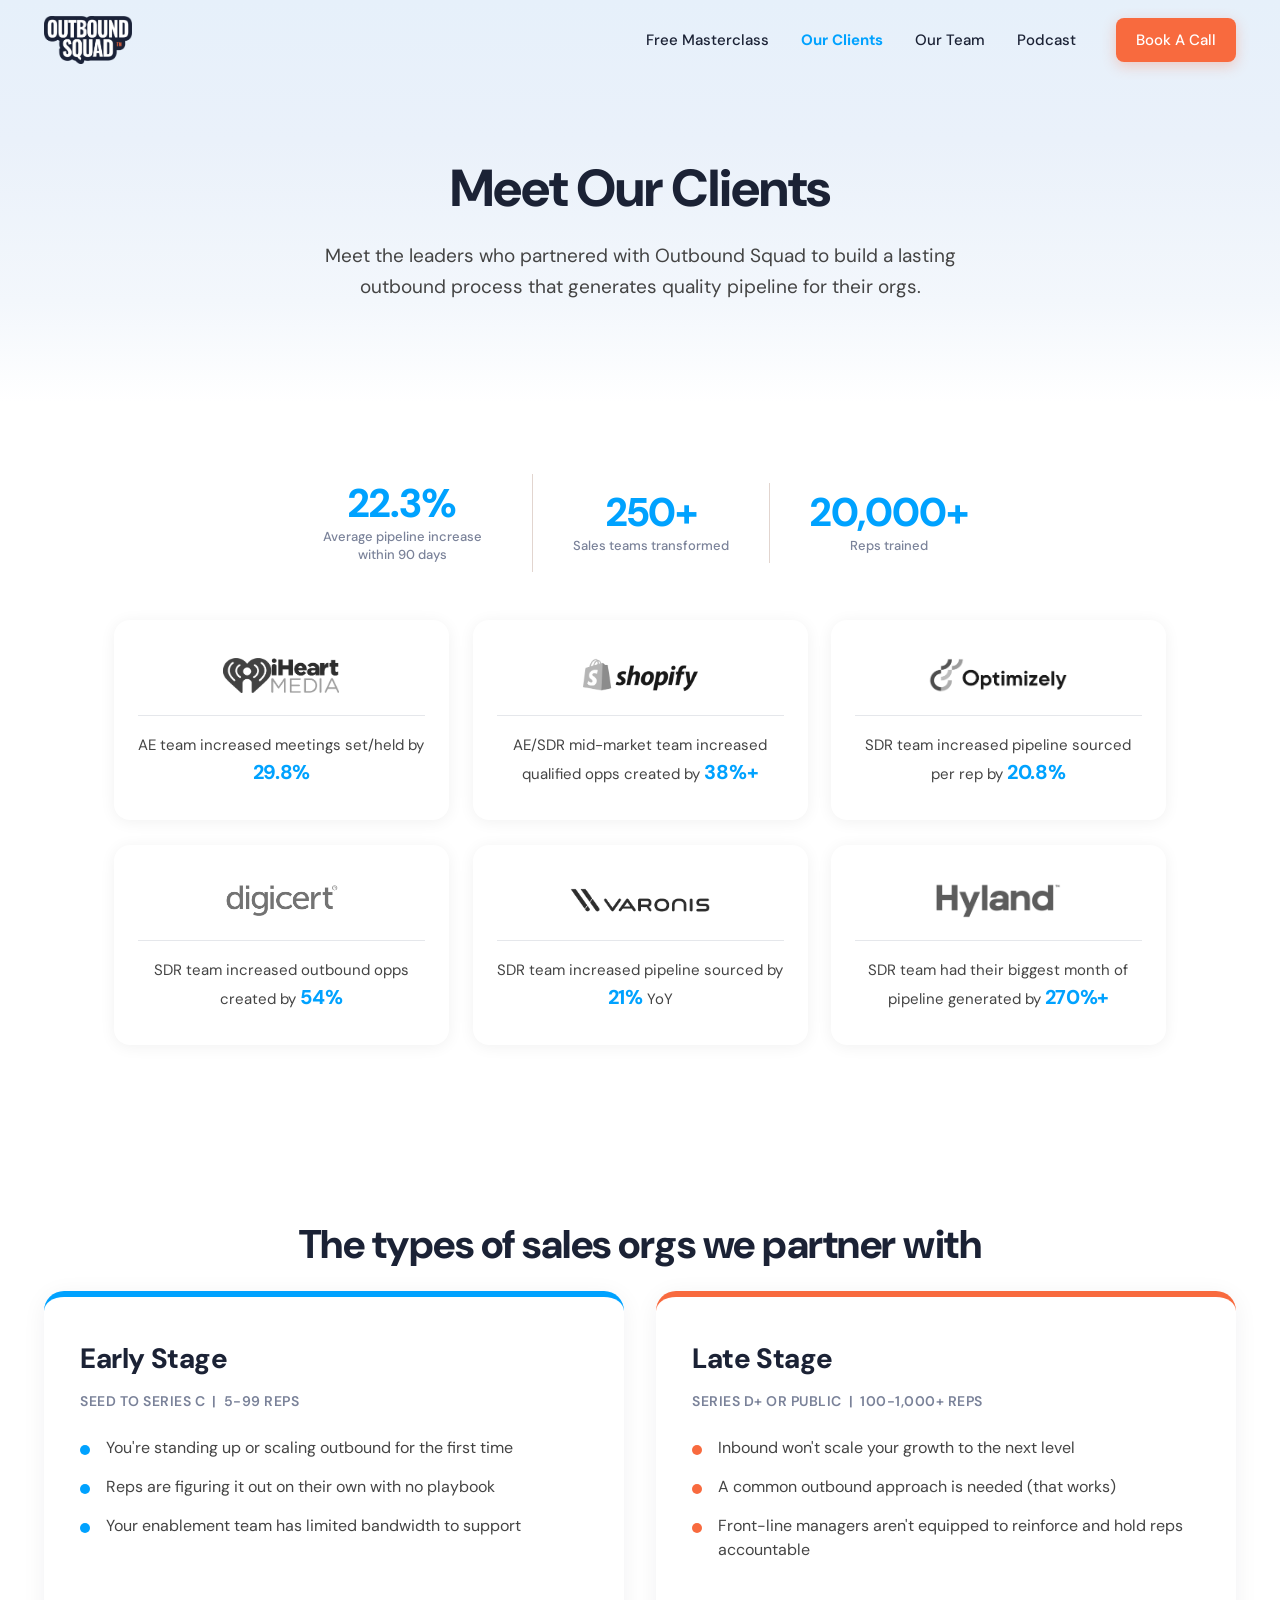
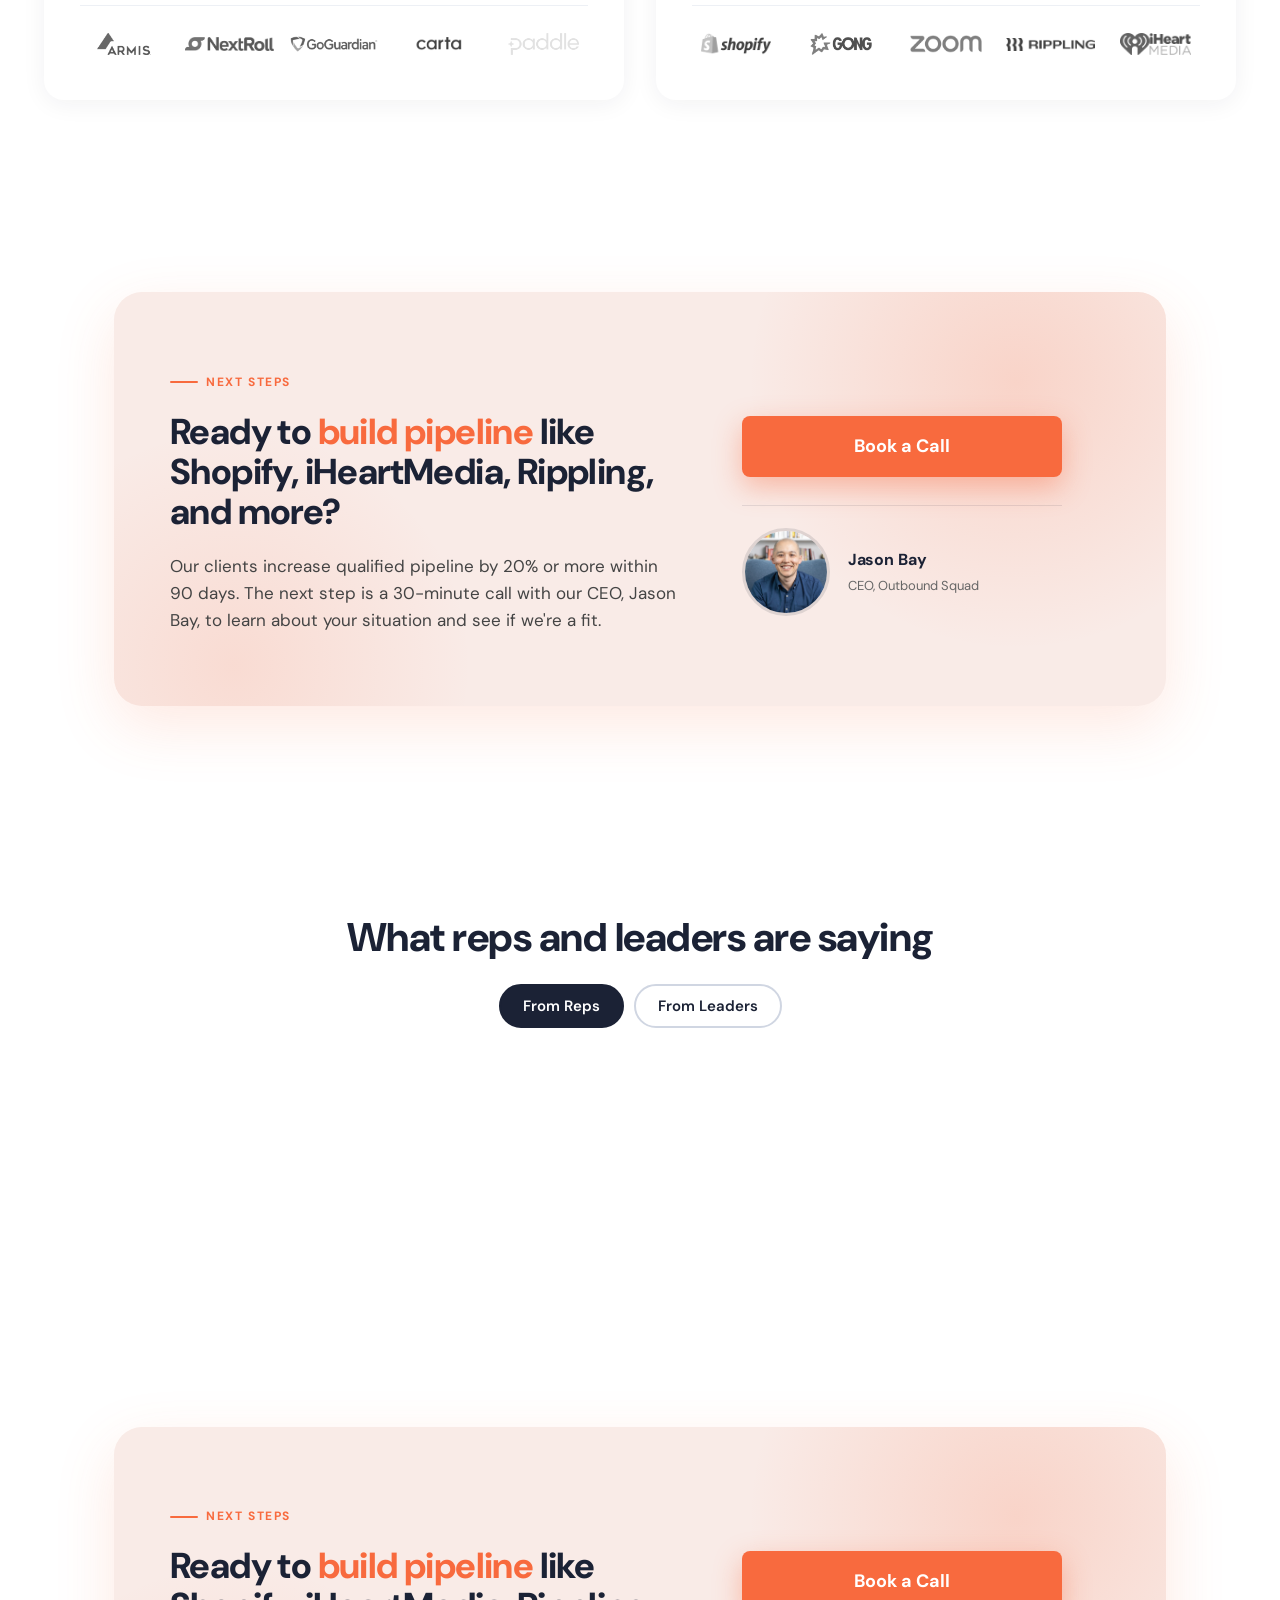
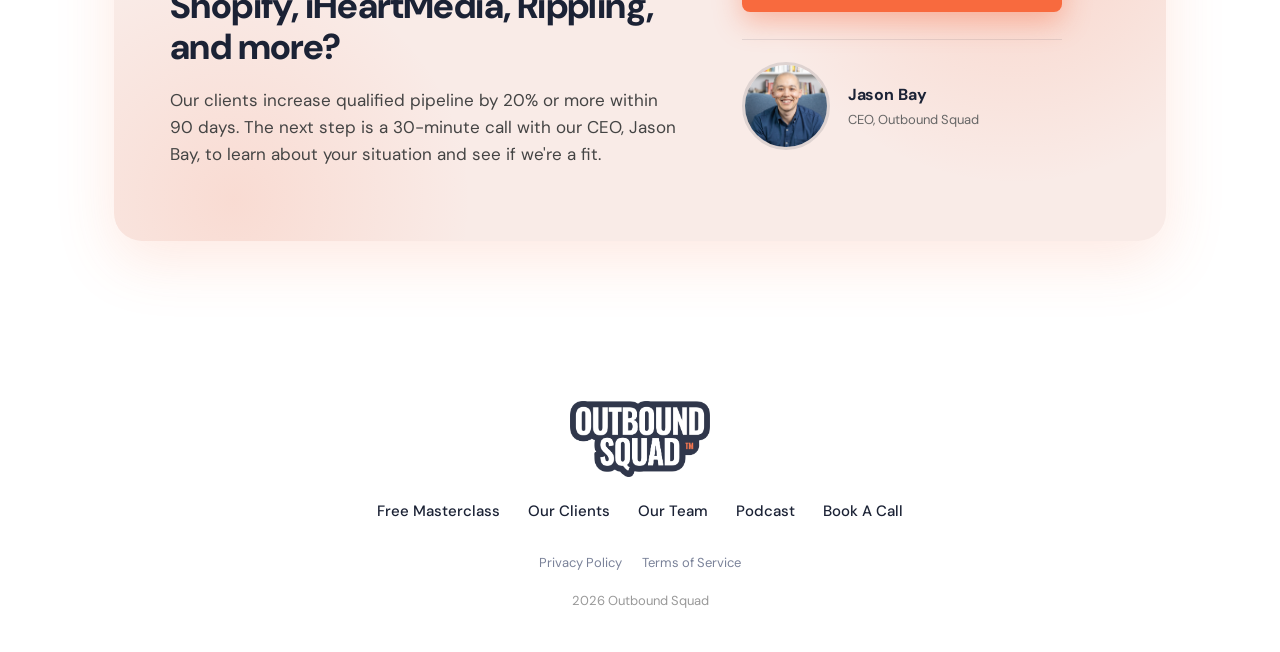
==== clients/index.html @ f6261bb9 "Add final CTA section after Types of Sales Orgs on clients page" ====
<!DOCTYPE html>
<html lang="en">
<head>
  <meta charset="UTF-8">
  <meta name="viewport" content="width=device-width, initial-scale=1.0">
  <title>Our Clients | Outbound Squad</title>
  <meta name="description" content="Meet the 250+ sales teams we've helped build pipeline that compounds.">

  <!-- Favicon -->
  <link rel="icon" type="image/png" href="../favicon.png">

  <!-- Fonts -->
  <link rel="preconnect" href="https://fonts.googleapis.com">
  <link rel="preconnect" href="https://fonts.gstatic.com" crossorigin>
  <link href="https://fonts.googleapis.com/css2?family=DM+Sans:wght@400;500;600;700;800&display=swap" rel="stylesheet">

  <style>
    /* ========================================
       Outbound Squad - Our Clients
       Matches homepage design system
       ======================================== */

    /* Reset & Base */
    *, *::before, *::after {
      box-sizing: border-box;
      margin: 0;
      padding: 0;
    }

    html {
      scroll-behavior: smooth;
      -webkit-font-smoothing: antialiased;
      -moz-osx-font-smoothing: grayscale;
      overflow-x: hidden;
    }

    body {
      font-family: 'DM Sans', sans-serif;
      font-weight: 400;
      font-size: 17px;
      line-height: 1.6;
      color: #444444;
      background: #FFFFFF;
      overflow-x: hidden;
    }

    img { max-width: 100%; height: auto; display: block; }
    a { color: #00A2FF; text-decoration: none; }

    /* ========================================
       v8 Polish Layer
       ======================================== */
    ::selection { background: rgba(248, 106, 62, 0.2); color: #1B2235; }

    a:focus-visible, button:focus-visible, input:focus-visible, textarea:focus-visible, select:focus-visible {
      outline: 2px solid #F86A3E;
      outline-offset: 3px;
      border-radius: 4px;
    }

    @media (prefers-reduced-motion: reduce) {
      *, *::before, *::after {
        animation-duration: 0.01ms !important;
        animation-iteration-count: 1 !important;
        transition-duration: 0.01ms !important;
        scroll-behavior: auto !important;
      }
    }

    .btn-orange, .btn { will-change: transform; }
    .btn-orange:hover, a.btn-orange:hover { transform: translateY(-2px); box-shadow: 0 12px 28px rgba(248, 106, 62, 0.32); }
    .btn-orange:active, a.btn-orange:active { transform: translateY(0); }

    .client-result-card,
    .why-card,
    .step-card,
    .pack-card,
    .tm-card,
    .case-card,
    .ep-card {
      transition: transform 0.35s cubic-bezier(0.16, 1, 0.3, 1), box-shadow 0.35s cubic-bezier(0.16, 1, 0.3, 1);
      will-change: transform;
    }
    .client-result-card:hover,
    .why-card:hover,
    .step-card:hover,
    .pack-card:hover,
    .tm-card:hover,
    .case-card:hover,
    .ep-card:hover {
      transform: translateY(-4px);
      box-shadow: 0 18px 40px rgba(27, 34, 53, 0.10);
    }

    .client-result-card .client-company-logo img,
    .case-card img {
      transition: transform 0.4s cubic-bezier(0.16, 1, 0.3, 1), filter 0.3s ease;
    }
    .client-result-card:hover .client-company-logo img {
      transform: scale(1.06);
    }

    @keyframes os-float {
      0%, 100% { transform: translateY(0); }
      50%      { transform: translateY(-3px); }
    }
    .hero-pill, .badge-pill, .ep-pill {
      animation: os-float 4.5s ease-in-out infinite;
    }

    @keyframes os-numIn {
      from { opacity: 0; transform: translateY(8px) scale(0.95); }
      to   { opacity: 1; transform: translateY(0) scale(1); }
    }
    .reveal.visible .results-num,
    .reveal.visible .stat-num {
      animation: os-numIn 0.6s cubic-bezier(0.16, 1, 0.3, 1) both;
    }


    /* Scroll reveal */
    .reveal {
      opacity: 0;
      transform: translateY(24px);
      transition: opacity 0.6s cubic-bezier(0.16, 1, 0.3, 1), transform 0.6s cubic-bezier(0.16, 1, 0.3, 1);
    }
    .reveal.visible {
      opacity: 1;
      transform: translateY(0);
    }

    /* Layout */
    .container {
      max-width: 1100px;
      margin: 0 auto;
      padding: 0 24px;
    }
    .container-wide {
      max-width: 1240px;
      margin: 0 auto;
      padding: 0 24px;
    }
    .container-xwide {
      max-width: 1440px;
      margin: 0 auto;
      padding: 0 24px;
    }
    .text-center { text-align: center; }

    /* Sections */
    .section { padding: 96px 0; }
    .section-white { background: #FFFFFF; }
    .section-lightblue {
      background: linear-gradient(180deg, #EAF1FA 0%, #E6F0FA 50%, #EAF1FA 100%);
    }
    .section-lightorange {
      background: linear-gradient(180deg, #FCEFE9 0%, #FCEFE9 100%);
    }
    .bg-fade-white-to-blue { background: linear-gradient(180deg, #FFFFFF 0%, #EAF1FA 100%); }
    .bg-fade-blue-to-white { background: linear-gradient(180deg, #EAF1FA 0%, #FFFFFF 100%); }
    .bg-fade-white-to-orange { background: linear-gradient(180deg, #FFFFFF 0%, #FCEFE9 100%); }
    .bg-fade-orange-to-white { background: linear-gradient(180deg, #FCEFE9 0%, #FFFFFF 100%); }

    .section-headline {
      font-size: 40px;
      font-weight: 800;
      color: #1B2235;
      line-height: 1.15;
      margin-bottom: 24px;
      letter-spacing: -0.5px;
    }

    .section-sub {
      font-size: 18px;
      color: #666666;
      margin-bottom: 40px;
      line-height: 1.6;
      max-width: 680px;
      margin-left: auto;
      margin-right: auto;
    }

    /* Buttons */
    .btn {
      display: inline-block;
      font-family: 'DM Sans', sans-serif;
      font-size: 17px;
      font-weight: 700;
      padding: 14px 28px;
      border-radius: 8px;
      border: none;
      cursor: pointer;
      text-decoration: none;
      transition: background 0.2s ease, transform 0.15s ease, box-shadow 0.2s ease, color 0.2s ease, border-color 0.2s ease;
    }
    .btn:hover { transform: translateY(-2px); }
    .btn:active { transform: translateY(0); }

    .btn-orange {
      background: #F86A3E;
      color: #FFFFFF;
      box-shadow: 0 4px 14px rgba(248, 106, 62, 0.3);
    }
    .btn-orange:hover {
      background: #e55a2e;
      box-shadow: 0 6px 20px rgba(248, 106, 62, 0.4);
    }

    .btn-lg { font-size: 18px; padding: 16px 36px; }
    .btn-nav { font-size: 15px; padding: 10px 20px; }

    .nav-cta .btn-orange,
    .nav-cta a.btn-orange,
    .nav-links .btn-orange {
      color: #FFFFFF !important;
    }
    .nav-cta .btn-orange:hover,
    .nav-cta a.btn-orange:hover,
    .nav-links .btn-orange:hover {
      color: #FFFFFF !important;
    }

    /* ========================================
       NAVIGATION
       ======================================== */
    .nav {
      position: fixed;
      top: 0; left: 0; right: 0;
      z-index: 100;
      padding: 16px 0;
      transition: background 0.3s ease, box-shadow 0.3s ease, padding 0.3s ease;
    }

    .nav.scrolled {
      background: rgba(255, 255, 255, 0.95);
      backdrop-filter: saturate(180%) blur(12px);
      -webkit-backdrop-filter: saturate(180%) blur(12px);
      box-shadow: 0 1px 0 rgba(27, 34, 53, 0.08);
      padding: 10px 0;
    }

    .nav-inner {
      display: flex;
      align-items: center;
      justify-content: space-between;
      max-width: 1240px;
      margin: 0 auto;
      padding: 0 24px;
    }

    .nav-logo img { height: 48px; width: auto; }

    .nav-links {
      display: flex;
      align-items: center;
      gap: 32px;
      list-style: none;
    }

    .nav-links a {
      font-size: 15px;
      font-weight: 500;
      color: #1B2235;
      transition: color 0.2s;
    }
    .nav-links a:hover { color: #00A2FF; }
    .nav-links a.active { color: #00A2FF; font-weight: 700; }

    .nav-cta { margin-left: 8px; }

    .nav-toggle {
      display: none;
      background: none;
      border: none;
      cursor: pointer;
      padding: 8px;
      width: 40px;
      height: 40px;
      flex-direction: column;
      justify-content: center;
      gap: 5px;
    }

    .nav-toggle span {
      display: block;
      width: 22px;
      height: 2px;
      background: #1B2235;
      border-radius: 2px;
      transition: transform 0.3s, opacity 0.3s;
    }

    .nav-toggle.open span:nth-child(1) { transform: translateY(7px) rotate(45deg); }
    .nav-toggle.open span:nth-child(2) { opacity: 0; }
    .nav-toggle.open span:nth-child(3) { transform: translateY(-7px) rotate(-45deg); }

    /* ========================================
       HERO
       ======================================== */
    .hero {
      background: linear-gradient(180deg, #E6F0FA 0%, #EAF1FA 35%, #F3F7FC 75%, #FFFFFF 100%);
      padding: 160px 0 100px;
      position: relative;
      overflow: hidden;
      text-align: center;
    }

    .hero-headline {
      font-size: 52px;
      font-weight: 800;
      color: #1B2235;
      line-height: 1.1;
      margin-bottom: 24px;
      letter-spacing: -1px;
      max-width: 960px;
      margin-left: auto;
      margin-right: auto;
    }

    .hero-sub {
      font-size: 19px;
      color: #444444;
      line-height: 1.6;
      margin: 0 auto;
      max-width: 720px;
    }

    /* ========================================
       MARQUEE
       ======================================== */
    .marquee-wrap {
      margin-top: 0;
    }

    .marquee-label {
      font-size: 12px;
      color: #7a8299;
      text-align: center;
      margin-bottom: 20px;
      text-transform: uppercase;
      letter-spacing: 1.5px;
      font-weight: 600;
    }

    .marquee {
      overflow: hidden;
      position: relative;
      mask-image: linear-gradient(90deg, transparent 0%, #000 10%, #000 90%, transparent 100%);
      -webkit-mask-image: linear-gradient(90deg, transparent 0%, #000 10%, #000 90%, transparent 100%);
    }

    .marquee-track {
      display: flex;
      gap: 72px;
      width: max-content;
      animation: marquee-scroll 56s linear infinite;
    }

    .marquee-item {
      display: inline-flex;
      align-items: center;
      justify-content: center;
      flex-shrink: 0;
      height: 48px;
      background: transparent;
    }

    .marquee-item img {
      height: 30px;
      width: auto;
      max-width: 160px;
      object-fit: contain;
      background: transparent;
      mix-blend-mode: multiply;
      filter: grayscale(1);
      opacity: 0.8;
      transition: filter 0.25s ease, opacity 0.25s ease;
    }

    .marquee-item:hover img {
      filter: grayscale(0);
      opacity: 1;
    }

    @keyframes marquee-scroll {
      0%   { transform: translateX(0); }
      100% { transform: translateX(-50%); }
    }

    /* ========================================
       VIDEO INTERVIEWS
       ======================================== */
    .filter-tabs {
      display: flex;
      flex-wrap: wrap;
      justify-content: center;
      gap: 10px;
      margin-bottom: 48px;
    }

    .filter-tab {
      background: transparent;
      color: #1B2235;
      border: 2px solid #d0d6e2;
      border-radius: 999px;
      padding: 10px 22px;
      font-family: 'DM Sans', sans-serif;
      font-size: 15px;
      font-weight: 600;
      cursor: pointer;
      transition: all 0.2s ease;
    }

    .filter-tab:hover {
      border-color: #1B2235;
    }

    .filter-tab.active {
      background: #1B2235;
      color: #FFFFFF;
      border-color: #1B2235;
    }

    .video-grid {
      display: grid;
      grid-template-columns: repeat(3, 1fr);
      gap: 28px;
    }

    .video-card {
      background: #FFFFFF;
      border-radius: 16px;
      overflow: hidden;
      box-shadow: 0 2px 16px rgba(27, 34, 53, 0.06);
      transition: transform 0.25s ease, box-shadow 0.25s ease, opacity 0.3s ease;
      display: flex;
      flex-direction: column;
    }

    .video-card:hover {
      transform: translateY(-3px);
      box-shadow: 0 8px 28px rgba(27, 34, 53, 0.12);
    }

    .video-card.hidden {
      display: none;
    }

    .video-card.fade-in {
      animation: fadeInUp 0.4s ease forwards;
    }

    @keyframes fadeInUp {
      from { opacity: 0; transform: translateY(12px); }
      to { opacity: 1; transform: translateY(0); }
    }

    .video-thumb {
      position: relative;
      aspect-ratio: 16 / 9;
      background: linear-gradient(135deg, #2a324a 0%, #1B2235 100%);
      display: flex;
      align-items: center;
      justify-content: center;
      overflow: hidden;
      text-decoration: none;
      cursor: pointer;
      border: none;
      width: 100%;
      padding: 0;
      font: inherit;
    }

    .video-thumb img {
      position: absolute;
      inset: 0;
      width: 100%;
      height: 100%;
      object-fit: cover;
    }

    .video-thumb::after {
      content: "";
      position: absolute;
      inset: 0;
      background: linear-gradient(180deg, rgba(27,34,53,0) 50%, rgba(27,34,53,0.25) 100%);
      pointer-events: none;
    }

    .play-btn {
      position: relative;
      width: 64px;
      height: 64px;
      border-radius: 50%;
      background: rgba(255, 255, 255, 0.95);
      display: flex;
      align-items: center;
      justify-content: center;
      box-shadow: 0 6px 22px rgba(0,0,0,0.3);
      transition: transform 0.2s ease, background 0.2s ease;
    }

    .video-card:hover .play-btn {
      transform: scale(1.08);
      background: #F86A3E;
    }

    .play-btn svg {
      transition: transform 0.2s ease;
    }

    .video-card:hover .play-btn svg path {
      fill: #FFFFFF;
    }

    .video-body {
      padding: 24px 24px 26px;
      display: flex;
      flex-direction: column;
      flex: 1;
    }

    .video-name {
      font-size: 18px;
      font-weight: 700;
      color: #1B2235;
      margin-bottom: 6px;
      line-height: 1.35;
      letter-spacing: -0.2px;
    }

    .video-title {
      font-size: 14px;
      color: #7a8299;
      line-height: 1.5;
    }

    .video-quote {
      font-size: 15px;
      font-style: italic;
      color: #444444;
      line-height: 1.55;
      border-left: 3px solid #F86A3E;
      padding-left: 14px;
      margin-top: auto;
    }

    /* ========================================
       VIDEO MODAL
       ======================================== */
    .video-modal {
      position: fixed;
      inset: 0;
      z-index: 1000;
      display: none;
      align-items: center;
      justify-content: center;
      padding: 24px;
      background: rgba(15, 20, 35, 0.85);
      backdrop-filter: blur(6px);
      -webkit-backdrop-filter: blur(6px);
      opacity: 0;
      transition: opacity 0.25s ease;
    }

    .video-modal.open {
      display: flex;
      opacity: 1;
    }

    .video-modal-stage {
      position: relative;
      width: 100%;
      max-width: 1040px;
    }

    .video-modal-inner {
      position: relative;
      width: 100%;
      aspect-ratio: 16 / 9;
      background: #000;
      border-radius: 14px;
      overflow: hidden;
      box-shadow: 0 20px 60px rgba(0, 0, 0, 0.5);
    }

    .video-modal-inner iframe {
      position: absolute;
      inset: 0;
      width: 100%;
      height: 100%;
      border: 0;
    }

    .video-modal-close {
      position: absolute;
      top: -48px;
      right: 0;
      width: 40px;
      height: 40px;
      border-radius: 50%;
      background: rgba(255, 255, 255, 0.15);
      border: 1px solid rgba(255, 255, 255, 0.25);
      color: #FFFFFF;
      display: flex;
      align-items: center;
      justify-content: center;
      cursor: pointer;
      transition: background 0.2s, transform 0.2s;
    }
    .video-modal-close:hover {
      background: rgba(255, 255, 255, 0.28);
      transform: scale(1.05);
    }

    @media (max-width: 768px) {
      .video-modal-close {
        top: -44px;
        width: 36px;
        height: 36px;
      }
    }

    /* ========================================
       ICP SEGMENTS
       ======================================== */
    .icp-grid {
      display: grid;
      grid-template-columns: 1fr 1fr;
      gap: 32px;
      margin-top: 24px;
    }

    .icp-card {
      background: #FFFFFF;
      border-radius: 20px;
      padding: 40px 36px;
      box-shadow: 0 4px 24px rgba(27, 34, 53, 0.06);
      border-top: 6px solid transparent;
      display: flex;
      flex-direction: column;
      transition: transform 0.2s ease, box-shadow 0.2s ease;
    }

    .icp-card:hover {
      transform: translateY(-3px);
      box-shadow: 0 10px 32px rgba(27, 34, 53, 0.1);
    }

    .icp-card.scaling { border-top-color: #F86A3E; }
    .icp-card.building { border-top-color: #00A2FF; }

    .icp-title {
      font-size: 28px;
      font-weight: 800;
      color: #1B2235;
      letter-spacing: -0.4px;
      margin-bottom: 8px;
    }

    .icp-subtitle {
      font-size: 14px;
      font-weight: 600;
      color: #7a8299;
      letter-spacing: 0.5px;
      text-transform: uppercase;
      margin-bottom: 24px;
    }

    .icp-bullets {
      list-style: none;
      margin-bottom: 28px;
      flex: 1;
    }

    .icp-bullets li {
      position: relative;
      padding-left: 26px;
      font-size: 16px;
      color: #444444;
      line-height: 1.55;
      margin-bottom: 14px;
    }

    .icp-bullets li::before {
      content: "";
      position: absolute;
      left: 0;
      top: 9px;
      width: 10px;
      height: 10px;
      border-radius: 50%;
    }

    .icp-card.scaling .icp-bullets li::before { background: #F86A3E; }
    .icp-card.building .icp-bullets li::before { background: #00A2FF; }

    .icp-logos {
      display: flex;
      flex-wrap: nowrap;
      align-items: center;
      justify-content: space-between;
      gap: 16px;
      padding: 22px 0 0;
      border-top: 1px solid #EDF0F5;
      margin-top: auto;
    }

    .icp-logo {
      flex: 1 1 0;
      display: inline-flex;
      align-items: center;
      justify-content: center;
      height: 32px;
      min-width: 0;
    }

    .icp-logo img {
      height: 22px;
      width: auto;
      max-width: 100%;
      max-height: 32px;
      mix-blend-mode: multiply;
      object-fit: contain;
      filter: grayscale(1);
      opacity: 0.75;
      transition: filter 0.25s ease, opacity 0.25s ease;
    }

    .icp-card:hover .icp-logo img {
      filter: grayscale(0);
      opacity: 1;
    }

    .icp-logo[data-size="small"] img {
      height: 18px;
      max-width: 72px;
    }

    .icp-logo-img {
      height: 24px;
      width: auto;
      object-fit: contain;
      filter: grayscale(1);
      opacity: 0.7;
      transition: filter 0.2s, opacity 0.2s;
    }
    .icp-card:hover .icp-logo-img {
      filter: grayscale(0);
      opacity: 1;
    }

    .icp-stat {
      margin-top: auto;
      padding: 18px 20px;
      border-radius: 12px;
      font-size: 17px;
      font-weight: 700;
      line-height: 1.4;
    }

    .icp-card.scaling .icp-stat {
      background: #FDF0EC;
      color: #F86A3E;
    }

    .icp-card.building .icp-stat {
      background: #E6F0FA;
      color: #00A2FF;
    }

    /* ========================================
       RESULTS STATS BAR + CLIENT RESULTS GRID
       ======================================== */
    .results-stats {
      display: flex;
      align-items: center;
      justify-content: center;
      flex-wrap: wrap;
      gap: 0;
      margin: 0 0 28px;
    }

    .results-stat {
      display: flex;
      flex-direction: column;
      align-items: center;
      text-align: center;
      padding: 8px 40px;
      background: transparent;
      border-radius: 0;
      box-shadow: none;
      border-right: 1px solid #e2d5cf;
    }

    .results-stat:last-child {
      border-right: none;
    }

    .results-num {
      display: block;
      font-size: 40px;
      font-weight: 800;
      color: #00A2FF;
      line-height: 1.05;
      letter-spacing: -1px;
      margin-bottom: 4px;
    }

    .results-label {
      display: block;
      font-size: 13px;
      color: #7a8299;
      line-height: 1.4;
      font-weight: 500;
      max-width: 180px;
    }

    .client-results-grid {
      display: grid;
      grid-template-columns: repeat(3, 1fr);
      gap: 24px;
    }

    @media (max-width: 960px) {
      .client-results-grid {
        grid-template-columns: repeat(2, 1fr);
      }
    }

    @media (max-width: 640px) {
      .client-results-grid {
        grid-template-columns: 1fr;
      }
      .results-stats {
        flex-direction: column;
        gap: 20px;
      }
      .results-stat {
        border-right: none;
        border-bottom: 1px solid #e2d5cf;
        padding: 12px 0;
      }
      .results-stat:last-child { border-bottom: none; }
      .results-num { font-size: 36px; }
    }

    .client-result-card {
      background: #FFFFFF;
      border-radius: 16px;
      padding: 32px 24px;
      box-shadow: 0 2px 16px rgba(0, 0, 0, 0.06);
      text-align: center;
      transition: transform 0.2s, box-shadow 0.2s;
    }

    .client-result-card:hover {
      transform: translateY(-3px);
      box-shadow: 0 8px 24px rgba(0, 0, 0, 0.1);
    }

    .client-company-logo {
      display: flex;
      align-items: center;
      justify-content: center;
      height: 64px;
      margin-bottom: 18px;
      padding-bottom: 16px;
      border-bottom: 1px solid #E5E7EB;
      background: transparent;
    }

    .client-company-logo img {
      max-height: 36px;
      max-width: 140px;
      width: auto;
      height: auto;
      object-fit: contain;
      margin: 0 auto;
      background: transparent;
      mix-blend-mode: multiply;
      filter: grayscale(1);
      opacity: 0.9;
      transition: filter 0.25s ease, opacity 0.25s ease;
    }

    .client-result-card:hover .client-company-logo img {
      filter: grayscale(0);
      opacity: 1;
    }

    .client-result-text {
      font-size: 15px;
      color: #444444;
      line-height: 1.55;
    }

    .client-result-pct {
      color: #00A2FF;
      font-weight: 800;
      font-size: 20px;
      letter-spacing: -0.3px;
    }

    /* ========================================
       CASE STUDY SLIDER
       ======================================== */
    .cs-slider {
      position: relative;
      max-width: 1100px;
      margin: 32px auto 0;
      padding: 0 60px;
    }

    .cs-viewport {
      overflow: hidden;
    }

    .cs-track {
      display: flex;
      transition: transform 0.5s cubic-bezier(0.16, 1, 0.3, 1);
      gap: 24px;
    }

    .cs-card {
      flex: 0 0 calc(50% - 12px);
      background: #FFFFFF;
      border-radius: 18px;
      padding: 40px 36px;
      box-shadow: 0 4px 22px rgba(27, 34, 53, 0.07);
      display: flex;
      flex-direction: column;
      justify-content: center;
      text-align: center;
      min-height: 240px;
      transition: transform 0.2s ease, box-shadow 0.2s ease;
    }

    .cs-card:hover {
      transform: translateY(-3px);
      box-shadow: 0 10px 30px rgba(27, 34, 53, 0.12);
    }

    .cs-company {
      font-size: 30px;
      font-weight: 800;
      color: #1B2235;
      letter-spacing: -0.6px;
      margin-bottom: 16px;
      line-height: 1.1;
    }

    .cs-logo {
      display: flex;
      align-items: center;
      justify-content: center;
      height: 70px;
      margin-bottom: 20px;
    }

    .cs-logo img {
      max-width: 160px;
      max-height: 56px;
      width: auto;
      mix-blend-mode: multiply;
      height: auto;
      object-fit: contain;
      filter: grayscale(1);
      opacity: 0.85;
      transition: filter 0.25s ease, opacity 0.25s ease;
    }

    .cs-card:hover .cs-logo img {
      filter: grayscale(0);
      opacity: 1;
    }

    .cs-result {
      font-size: 17px;
      color: #444444;
      line-height: 1.55;
    }

    .cs-arrow {
      position: absolute;
      top: 50%;
      transform: translateY(-50%);
      width: 44px;
      height: 44px;
      border-radius: 50%;
      background: #FFFFFF;
      border: 1px solid #e2d5cf;
      color: #1B2235;
      cursor: pointer;
      display: flex;
      align-items: center;
      justify-content: center;
      transition: background 0.2s, color 0.2s, border-color 0.2s;
      z-index: 2;
    }

    .cs-arrow:hover {
      background: #F86A3E;
      border-color: #F86A3E;
      color: #FFFFFF;
    }

    .cs-prev { left: 0; }
    .cs-next { right: 0; }

    .cs-dots {
      display: flex;
      justify-content: center;
      gap: 8px;
      margin-top: 28px;
    }

    .cs-dot {
      width: 8px;
      height: 8px;
      border-radius: 50%;
      background: #d4c5be;
      border: none;
      cursor: pointer;
      padding: 0;
      transition: background 0.2s, transform 0.2s;
    }

    .cs-dot:hover { background: #b39d93; }

    .cs-dot.active {
      background: #F86A3E;
      transform: scale(1.25);
    }

    /* ========================================
       TESTIMONIAL.TO EMBEDS
       ======================================== */
    .testimonial-embed {
      max-width: 1440px;
      margin: 0 auto;
      display: none;
    }
    .testimonial-embed.active { display: block; }
    .testimonial-embed + .testimonial-embed.active { margin-top: 32px; }

    /* ========================================
       REVIEWS (legacy kept for compatibility)
       ======================================== */
    .reviews-grid {
      display: grid;
      grid-template-columns: repeat(2, 1fr);
      gap: 24px;
    }

    .review-card {
      background: #FFFFFF;
      border-radius: 16px;
      padding: 36px 32px 32px;
      box-shadow: 0 2px 16px rgba(27, 34, 53, 0.06);
      position: relative;
      transition: transform 0.25s ease, box-shadow 0.25s ease, opacity 0.3s ease;
      display: flex;
      flex-direction: column;
    }

    .review-card:hover {
      transform: translateY(-3px);
      box-shadow: 0 8px 28px rgba(27, 34, 53, 0.1);
    }

    .review-card.hidden { display: none; }

    .review-card.fade-in {
      animation: fadeInUp 0.4s ease forwards;
    }

    .review-quote-mark {
      font-family: 'DM Sans', sans-serif;
      font-size: 72px;
      font-weight: 800;
      color: #F9EBE7;
      line-height: 1;
      position: absolute;
      top: 14px;
      left: 22px;
      z-index: 0;
      user-select: none;
    }

    .review-text {
      position: relative;
      z-index: 1;
      font-size: 16px;
      color: #1B2235;
      line-height: 1.6;
      margin-bottom: 22px;
      flex: 1;
    }

    .review-name {
      font-size: 15px;
      font-weight: 700;
      color: #1B2235;
    }

    .review-role {
      font-size: 14px;
      color: #7a8299;
      margin-top: 2px;
    }

    /* ========================================
       FINAL CTA
       ======================================== */
    .final-cta { text-align: center; }
    .final-cta .section-headline { margin-bottom: 16px; }
    .final-cta .section-sub { margin-bottom: 32px; }
    .final-cta-note {
      font-size: 13px;
      color: #7a8299;
      margin-top: 16px;
    }

    /* ========================================
       FOOTER
       ======================================== */
    .footer {
      background: #FFFFFF;
      padding: 48px 0 40px;

    }

    .footer-logo {
      width: 140px;
      margin: 0 auto 20px;
      opacity: 0.9;
    }

    .footer-links {
      display: flex;
      justify-content: center;
      flex-wrap: wrap;
      gap: 8px 28px;
      margin-bottom: 24px;
      list-style: none;
    }

    .footer-links a {
      font-size: 15px;
      color: #1B2235;
      font-weight: 500;
      text-decoration: none;
      transition: color 0.2s;
    }

    .footer-links a:hover { color: #00A2FF; text-decoration: underline; }

    .footer-legal {
      gap: 8px 20px;
      margin-bottom: 16px;
    }

    .footer-legal a {
      font-size: 13px;
      color: #7a8299;
      font-weight: 400;
    }

    .footer-legal a:hover {
      color: #1B2235;
      text-decoration: underline;
    }

    .footer-copy {
      font-size: 13px;
      color: #999999;
      text-align: center;
    }

    /* ========================================
       RESPONSIVE
       ======================================== */
    @media (max-width: 960px) {
      .nav-links {
        position: fixed;
        top: 0;
        right: 0;
        height: 100vh;
        width: min(320px, 85vw);
        background: #FFFFFF;
        flex-direction: column;
        align-items: flex-start;
        justify-content: flex-start;
        padding: 84px 32px 32px;
        gap: 20px;
        box-shadow: -8px 0 32px rgba(0,0,0,0.1);
        transform: translateX(100%);
        transition: transform 0.3s cubic-bezier(0.16, 1, 0.3, 1);
      }
      .nav-links.open { transform: translateX(0); }
      .nav-links a { font-size: 18px; }
      .nav-cta { margin-left: 0; margin-top: 8px; }
      .nav-toggle { display: flex; z-index: 110; }

      .marquee-track { gap: 56px; }

      .video-grid {
        grid-template-columns: repeat(2, 1fr);
      }

      .icp-grid {
        grid-template-columns: 1fr;
      }

      .cs-card {
        flex: 0 0 100%;
      }
    }

    @media (max-width: 768px) {
      .section { padding: 64px 0; }

      .hero { padding: 120px 0 72px; }
      .hero-headline { font-size: 38px; letter-spacing: -0.6px; }
      .hero-sub { font-size: 17px; }

      .section-headline { font-size: 30px; }

      .marquee-track { gap: 48px; }
      .marquee-item img { height: 30px; }

      .video-grid {
        grid-template-columns: 1fr;
        gap: 20px;
      }

      .icp-card {
        padding: 32px 24px;
      }

      .icp-title { font-size: 24px; }

      .icp-logos {
        flex-wrap: wrap;
        justify-content: flex-start;
        gap: 14px 22px;
      }
      .icp-logo {
        flex: 0 0 auto;
      }
      .icp-logo img { height: 24px; max-width: 100px; }

      .reviews-grid {
        grid-template-columns: 1fr;
        gap: 16px;
      }

      .cs-slider { padding: 0 16px; }
      .cs-card { padding: 32px 24px; min-height: auto; }
      .cs-company { font-size: 24px; }
      .cs-result { font-size: 15px; }

      .cs-arrow {
        width: 36px;
        height: 36px;
        top: auto;
        bottom: -54px;
        transform: none;
      }

      .cs-prev { left: calc(50% - 50px); }
      .cs-next { right: calc(50% - 50px); }

      .cs-dots { margin-top: 64px; }

      .btn-lg { font-size: 16px; padding: 14px 28px; }
    }

    @media (max-width: 480px) {
      .hero-headline { font-size: 30px; }
      .section-headline { font-size: 26px; }
      .filter-tab { font-size: 13px; padding: 8px 16px; }
    }
      /* ========================================
       FINAL CTA (shared homepage style)
       ======================================== */
    .final-cta-section {
      padding: 96px 0 112px;
      background: #FFFFFF;
    }

    .final-cta-card {
      position: relative;
      max-width: 1080px;
      margin: 0 auto;
      padding: 72px 56px;
      border-radius: 28px;
      background: #F9EBE7;
      overflow: hidden;
      color: #1B2235;
      box-shadow: 0 20px 60px rgba(248, 106, 62, 0.15);
    }

    .final-cta-card::before {
      content: "";
      position: absolute;
      top: -180px;
      right: -120px;
      width: 540px;
      height: 540px;
      background: radial-gradient(circle, rgba(248, 106, 62, 0.18) 0%, rgba(248, 106, 62, 0) 70%);
      pointer-events: none;
    }

    .final-cta-card::after {
      content: "";
      position: absolute;
      bottom: -200px;
      left: -120px;
      width: 480px;
      height: 480px;
      background: radial-gradient(circle, rgba(248, 106, 62, 0.12) 0%, rgba(248, 106, 62, 0) 70%);
      pointer-events: none;
    }

    .final-cta-inner {
      position: relative;
      z-index: 1;
      display: grid;
      grid-template-columns: 1.4fr 1fr;
      gap: 56px;
      align-items: start;
    }

    .final-cta-eyebrow {
      display: inline-flex;
      align-items: center;
      gap: 8px;
      font-size: 12px;
      font-weight: 700;
      letter-spacing: 1.6px;
      text-transform: uppercase;
      color: #F86A3E;
      margin-bottom: 20px;
    }

    .final-cta-eyebrow::before {
      content: "";
      width: 28px;
      height: 2px;
      background: #F86A3E;
      border-radius: 2px;
    }

    .final-cta-headline {
      font-size: 36px;
      font-weight: 800;
      color: #1B2235;
      line-height: 1.12;
      letter-spacing: -0.6px;
      margin: 0 0 20px;
    }

    .final-cta-headline .accent {
      color: #F86A3E;
    }

    .final-cta-sub {
      font-size: 17px;
      line-height: 1.6;
      color: #444444;
      margin: 0;
    }

    .final-cta-side {
      display: flex;
      flex-direction: column;
      gap: 24px;
      align-items: flex-start;
      padding-top: 52px;
    }

    .final-cta-side .btn {
      width: 100%;
      max-width: 320px;
      justify-content: center;
      text-align: center;
      box-shadow: 0 10px 28px rgba(248, 106, 62, 0.4);
    }

    .final-cta-host {
      display: flex;
      align-items: center;
      gap: 18px;
      padding-top: 22px;
      margin-top: 4px;
      border-top: 1px solid rgba(27, 34, 53, 0.1);
      width: 100%;
      max-width: 320px;
    }

    .final-cta-host img {
      width: 88px;
      height: 88px;
      border-radius: 50%;
      object-fit: cover;
      border: 3px solid rgba(27, 34, 53, 0.12);
      flex-shrink: 0;
    }

    .final-cta-host-name {
      font-size: 16px;
      font-weight: 700;
      color: #1B2235;
      letter-spacing: -0.1px;
    }

    .final-cta-host-role {
      font-size: 13px;
      color: #666666;
      margin-top: 3px;
    }

    @media (max-width: 900px) {
      .final-cta-section { padding: 64px 0 80px; }
      .final-cta-card { padding: 48px 28px; border-radius: 22px; }
      .final-cta-inner { grid-template-columns: 1fr; gap: 36px; }
      .final-cta-headline { font-size: 26px; }
      .final-cta-side { padding-top: 0; }
      .final-cta-side .btn { max-width: 100%; }
      .final-cta-host { max-width: 100%; }
    }

</style>
</head>
<body>

  <!-- ========================================
       NAVIGATION
       ======================================== -->
  <nav class="nav" id="nav">
    <div class="nav-inner">
      <a href="/" class="nav-logo" aria-label="Outbound Squad home">
        <img src="../logo.png" alt="Outbound Squad">
      </a>

      <button class="nav-toggle" id="navToggle" aria-label="Toggle menu" aria-expanded="false">
        <span></span><span></span><span></span>
      </button>

      <ul class="nav-links" id="navLinks">
        <li><a href="https://masterclass.outboundsquad.com" target="_blank">Free Masterclass</a></li>
        <li><a href="/clients/" class="active">Our Clients</a></li>
        <li><a href="/our-team/">Our Team</a></li>
        <li><a href="/podcast/">Podcast</a></li>
        <li class="nav-cta"><a href="/contact/" class="btn btn-orange btn-nav">Book A Call</a></li>
      </ul>
    </div>
  </nav>

  <!-- ========================================
       1. HERO
       ======================================== -->
  <section class="hero">
    <div class="container">
      <h1 class="hero-headline">Meet Our Clients</h1>
      <p class="hero-sub">Meet the leaders who partnered with Outbound Squad to build a lasting outbound process that generates quality pipeline for their orgs.</p>
    </div>
  </section>

  <!-- ========================================
       2. CLIENT RESULTS (stats + 6-tile grid)
       ======================================== -->
  <section id="results" class="section" style="background: #FFFFFF; padding: 72px 0 80px;">
    <div class="container">
      <div class="results-stats reveal">
        <div class="results-stat">
          <span class="results-num">22.3%</span>
          <span class="results-label">Average pipeline increase within 90 days</span>
        </div>
        <div class="results-stat">
          <span class="results-num">250+</span>
          <span class="results-label">Sales teams transformed</span>
        </div>
        <div class="results-stat">
          <span class="results-num">20,000+</span>
          <span class="results-label">Reps trained</span>
        </div>
      </div>

      <div class="client-results-grid reveal" style="margin-top: 48px;">
        <div class="client-result-card">
          <div class="client-company-logo"><img src="../logos/iheartmedia.png" alt="iHeartMedia" loading="lazy"></div>
          <p class="client-result-text">AE team increased meetings set/held by <span class="client-result-pct">29.8%</span></p>
        </div>
        <div class="client-result-card">
          <div class="client-company-logo"><img src="../logos/shopify.png" alt="Shopify" loading="lazy"></div>
          <p class="client-result-text">AE/SDR mid-market team increased qualified opps created by <span class="client-result-pct">38%+</span></p>
        </div>
        <div class="client-result-card">
          <div class="client-company-logo"><img src="../logos/optimizely.png" alt="Optimizely" loading="lazy"></div>
          <p class="client-result-text">SDR team increased pipeline sourced per rep by <span class="client-result-pct">20.8%</span></p>
        </div>
        <div class="client-result-card">
          <div class="client-company-logo"><img src="../logos/digicert.png" alt="Digicert" loading="lazy"></div>
          <p class="client-result-text">SDR team increased outbound opps created by <span class="client-result-pct">54%</span></p>
        </div>
        <div class="client-result-card">
          <div class="client-company-logo"><img src="../logos/varonis.png" alt="Varonis" loading="lazy"></div>
          <p class="client-result-text">SDR team increased pipeline sourced by <span class="client-result-pct">21%</span> YoY</p>
        </div>
        <div class="client-result-card">
          <div class="client-company-logo"><img src="../logos/hyland.png" alt="Hyland" loading="lazy"></div>
          <p class="client-result-text">SDR team had their biggest month of pipeline generated by <span class="client-result-pct">270%+</span></p>
        </div>
      </div>
    </div>
  </section>

  <!-- ========================================
       3. TWO ICP SEGMENTS
       ======================================== -->
  <section class="section section-white">
    <div class="container-wide">
      <h2 class="section-headline text-center reveal">The types of sales orgs we partner with</h2>

      <div class="icp-grid reveal">
        <article class="icp-card building">
          <h3 class="icp-title">Early Stage</h3>
          <p class="icp-subtitle">Seed to Series C &nbsp;|&nbsp; 5-99 reps</p>
          <ul class="icp-bullets">
            <li>You're standing up or scaling outbound for the first time</li>
            <li>Reps are figuring it out on their own with no playbook</li>
            <li>Your enablement team has limited bandwidth to support</li>
          </ul>
          <div class="icp-logos">
            <span class="icp-logo"><img src="../logos/armis.png" alt="Armis" loading="lazy"></span>
            <span class="icp-logo"><img src="../logos/nextroll.png" alt="NextRoll" loading="lazy"></span>
            <span class="icp-logo"><img src="../logos/goguardian.png" alt="GoGuardian" loading="lazy"></span>
            <span class="icp-logo"><img src="../logos/carta.png" alt="Carta" loading="lazy"></span>
            <span class="icp-logo"><img src="../logos/paddle.png" alt="Paddle" loading="lazy"></span>
          </div>
        </article>

        <article class="icp-card scaling">
          <h3 class="icp-title">Late Stage</h3>
          <p class="icp-subtitle">Series D+ or Public &nbsp;|&nbsp; 100-1,000+ reps</p>
          <ul class="icp-bullets">
            <li>Inbound won't scale your growth to the next level</li>
            <li>A common outbound approach is needed (that works)</li>
            <li>Front-line managers aren't equipped to reinforce and hold reps accountable</li>
          </ul>
          <div class="icp-logos">
            <span class="icp-logo"><img src="../logos/shopify.png" alt="Shopify" loading="lazy"></span>
            <span class="icp-logo"><img src="../logos/gong.png" alt="Gong" loading="lazy"></span>
            <span class="icp-logo" data-size="small"><img src="../logos/zoom.png" alt="Zoom" loading="lazy"></span>
            <span class="icp-logo"><img src="../logos/rippling.png" alt="Rippling" loading="lazy"></span>
            <span class="icp-logo"><img src="../logos/iheartmedia.png" alt="iHeartMedia" loading="lazy"></span>
          </div>
        </article>
      </div>

    </div>
  </section>

  <!-- ========================================
       4. CTA AFTER ICP
       ======================================== -->
  <section class="final-cta-section">
    <div class="container">
      <div class="final-cta-card reveal">
        <div class="final-cta-inner">
          <div class="final-cta-text">
            <span class="final-cta-eyebrow">Next Steps</span>
            <h2 class="final-cta-headline">Ready to <span class="accent">build pipeline</span> like Shopify, iHeartMedia, Rippling, and more?</h2>
            <p class="final-cta-sub">Our clients increase qualified pipeline by 20% or more within 90 days. The next step is a 30-minute call with our CEO, Jason Bay, to learn about your situation and see if we're a fit.</p>
          </div>
          <div class="final-cta-side">
            <a href="/contact/" class="btn btn-orange btn-lg">Book a Call</a>
            <div class="final-cta-host">
              <img src="../headshots/jason-bay.jpg" alt="Jason Bay" loading="lazy">
              <div>
                <div class="final-cta-host-name">Jason Bay</div>
                <div class="final-cta-host-role">CEO, Outbound Squad</div>
              </div>
            </div>
          </div>
        </div>
      </div>
    </div>
  </section>

  <!-- ========================================
       5. REVIEWS
       ======================================== -->
  <section class="section section-white">
    <div class="container-xwide">
      <h2 class="section-headline text-center reveal">What reps and leaders are saying</h2>

      <div class="filter-tabs reveal" role="tablist" aria-label="Filter reviews">
        <button class="filter-tab active" data-review-filter="reps" type="button">From Reps</button>
        <button class="filter-tab" data-review-filter="leaders" type="button">From Leaders</button>
      </div>

      <div class="testimonial-embed active reveal" id="embedReps">
        <iframe id="testimonialto-5be5e2cf-9f1f-4620-8401-987f294762b8"
          src="https://embed-v2.testimonial.to/w/outbound-sprint?id=5be5e2cf-9f1f-4620-8401-987f294762b8"
          frameborder="0" scrolling="no" width="100%"></iframe>
      </div>

      <div class="testimonial-embed reveal" id="embedLeaders">
        <iframe id="testimonialto-a52acec9-c85e-41f5-8b05-47be4aff771a"
          src="https://embed-v2.testimonial.to/w/outbound-squad-b2b?id=a52acec9-c85e-41f5-8b05-47be4aff771a"
          frameborder="0" scrolling="no" width="100%"></iframe>
      </div>
    </div>
  </section>

  <!-- ========================================
       FINAL CTA
       ======================================== -->
  <section class="final-cta-section">
    <div class="container">
      <div class="final-cta-card reveal">
        <div class="final-cta-inner">
          <div class="final-cta-text">
            <span class="final-cta-eyebrow">Next Steps</span>
            <h2 class="final-cta-headline">Ready to <span class="accent">build pipeline</span> like Shopify, iHeartMedia, Rippling, and more?</h2>
            <p class="final-cta-sub">Our clients increase qualified pipeline by 20% or more within 90 days. The next step is a 30-minute call with our CEO, Jason Bay, to learn about your situation and see if we're a fit.</p>
          </div>
          <div class="final-cta-side">
            <a href="/contact/" class="btn btn-orange btn-lg">Book a Call</a>
            <div class="final-cta-host">
              <img src="../headshots/jason-bay.jpg" alt="Jason Bay" loading="lazy">
              <div>
                <div class="final-cta-host-name">Jason Bay</div>
                <div class="final-cta-host-role">CEO, Outbound Squad</div>
              </div>
            </div>
          </div>
        </div>
      </div>
    </div>
  </section>

  <!-- ========================================
       FOOTER
       ======================================== -->
  <footer class="footer">
    <div class="container text-center">
      <img src="../logo.png" alt="Outbound Squad" class="footer-logo">
      <ul class="footer-links footer-nav">
        <li><a href="https://masterclass.outboundsquad.com" target="_blank" rel="noopener">Free Masterclass</a></li>
        <li><a href="/clients/">Our Clients</a></li>
        <li><a href="/our-team/">Our Team</a></li>
        <li><a href="/podcast/">Podcast</a></li>
        <li><a href="/contact/">Book A Call</a></li>
      </ul>
      <ul class="footer-links footer-legal">
        <li><a href="/privacy-policy/">Privacy Policy</a></li>
        <li><a href="/terms-of-service/">Terms of Service</a></li>
      </ul>
      <p class="footer-copy">2026 Outbound Squad</p>
    </div>
  </footer>

  <!-- ========================================
       VIDEO MODAL
       ======================================== -->
  <div class="video-modal" id="videoModal" role="dialog" aria-modal="true" aria-label="Video player">
    <div class="video-modal-stage">
      <button class="video-modal-close" id="videoModalClose" aria-label="Close video" type="button">
        <svg width="18" height="18" viewBox="0 0 24 24" fill="none" aria-hidden="true"><path d="M6 6l12 12M18 6L6 18" stroke="currentColor" stroke-width="2.2" stroke-linecap="round"/></svg>
      </button>
      <div class="video-modal-inner">
        <iframe id="videoModalFrame" src="" title="YouTube video" frameborder="0" allow="accelerometer; autoplay; clipboard-write; encrypted-media; gyroscope; picture-in-picture; web-share" allowfullscreen></iframe>
      </div>
    </div>
  </div>

  <!-- testimonial.to iFrame resizer (loaded once) -->
  <script type="text/javascript" src="https://testimonial.to/js/iframeResizer.min.js"></script>
  <script type="text/javascript">
    if (typeof iFrameResize === 'function') {
      iFrameResize({log: false, checkOrigin: false}, '#testimonialto-5be5e2cf-9f1f-4620-8401-987f294762b8');
      iFrameResize({log: false, checkOrigin: false}, '#testimonialto-a52acec9-c85e-41f5-8b05-47be4aff771a');
    }
  </script>

  <script>
    /* Sticky nav background on scroll */
    (function () {
      var nav = document.getElementById('nav');
      function onScroll() {
        if (window.scrollY > 12) {
          nav.classList.add('scrolled');
        } else {
          nav.classList.remove('scrolled');
        }
      }
      window.addEventListener('scroll', onScroll, { passive: true });
      onScroll();
    })();

    /* Mobile hamburger menu */
    (function () {
      var toggle = document.getElementById('navToggle');
      var links = document.getElementById('navLinks');
      toggle.addEventListener('click', function () {
        var isOpen = links.classList.toggle('open');
        toggle.classList.toggle('open', isOpen);
        toggle.setAttribute('aria-expanded', isOpen ? 'true' : 'false');
      });
      links.querySelectorAll('a').forEach(function (a) {
        a.addEventListener('click', function () {
          if (links.classList.contains('open')) {
            links.classList.remove('open');
            toggle.classList.remove('open');
            toggle.setAttribute('aria-expanded', 'false');
          }
        });
      });
    })();

    /* Scroll reveal */
    (function () {
      var reveals = document.querySelectorAll('.reveal');
      var observer = new IntersectionObserver(function (entries) {
        entries.forEach(function (entry) {
          if (entry.isIntersecting) {
            entry.target.classList.add('visible');
          }
        });
      }, { threshold: 0.1, rootMargin: '0px 0px -40px 0px' });
      reveals.forEach(function (el) { observer.observe(el); });
    })();

    /* Video filter tabs */
    (function () {
      var tabs = document.querySelectorAll('.filter-tab[data-filter]');
      var cards = document.querySelectorAll('#videoGrid .video-card');
      if (!tabs.length) return;

      tabs.forEach(function (tab) {
        tab.addEventListener('click', function () {
          var filter = tab.dataset.filter;
          tabs.forEach(function (t) { t.classList.toggle('active', t === tab); });
          cards.forEach(function (card) {
            var match = filter === 'all' || card.dataset.category === filter;
            if (match) {
              card.classList.remove('hidden');
              card.classList.remove('fade-in');
              // force reflow
              void card.offsetWidth;
              card.classList.add('fade-in');
            } else {
              card.classList.add('hidden');
            }
          });
        });
      });
    })();

    /* Reviews filter tabs - testimonial.to embed toggle */
    (function () {
      var tabs = document.querySelectorAll('.filter-tab[data-review-filter]');
      var embedReps = document.getElementById('embedReps');
      var embedLeaders = document.getElementById('embedLeaders');
      if (!tabs.length || !embedReps || !embedLeaders) return;

      tabs.forEach(function (tab) {
        tab.addEventListener('click', function () {
          var filter = tab.dataset.reviewFilter;
          tabs.forEach(function (t) { t.classList.toggle('active', t === tab); });
          if (filter === 'leaders') {
            embedReps.classList.remove('active');
            embedLeaders.classList.add('active');
          } else {
            embedReps.classList.add('active');
            embedLeaders.classList.remove('active');
          }
        });
      });
    })();

    /* Video modal - YouTube iframe swap */
    (function () {
      var modal = document.getElementById('videoModal');
      var frame = document.getElementById('videoModalFrame');
      var closeBtn = document.getElementById('videoModalClose');
      var thumbs = document.querySelectorAll('.video-thumb[data-video-id]');
      if (!modal || !frame) return;

      function openModal(videoId) {
        frame.src = 'https://www.youtube.com/embed/' + videoId + '?autoplay=1&rel=0';
        modal.classList.add('open');
        document.body.style.overflow = 'hidden';
      }

      function closeModal() {
        modal.classList.remove('open');
        frame.src = '';
        document.body.style.overflow = '';
      }

      thumbs.forEach(function (t) {
        t.addEventListener('click', function () {
          var id = t.dataset.videoId;
          if (id) openModal(id);
        });
      });

      closeBtn.addEventListener('click', closeModal);
      modal.addEventListener('click', function (e) {
        if (e.target === modal) closeModal();
      });
      document.addEventListener('keydown', function (e) {
        if (e.key === 'Escape' && modal.classList.contains('open')) closeModal();
      });
    })();

    /* Case study slider */
    (function () {
      var slider = document.getElementById('csSlider');
      if (!slider) return;
      var track = document.getElementById('csTrack');
      var cards = track.querySelectorAll('.cs-card');
      var prev = slider.querySelector('.cs-prev');
      var next = slider.querySelector('.cs-next');
      var dotsWrap = document.getElementById('csDots');

      var cardsPerView = window.innerWidth <= 960 ? 1 : 2;
      var totalPages = Math.ceil(cards.length / cardsPerView);
      var current = 0;

      // Build dots
      function buildDots() {
        dotsWrap.innerHTML = '';
        for (var i = 0; i < totalPages; i++) {
          var b = document.createElement('button');
          b.className = 'cs-dot' + (i === 0 ? ' active' : '');
          b.type = 'button';
          b.setAttribute('aria-label', 'Go to page ' + (i + 1));
          b.dataset.index = i;
          b.addEventListener('click', function (e) {
            show(parseInt(e.currentTarget.dataset.index, 10));
          });
          dotsWrap.appendChild(b);
        }
      }

      function show(i) {
        current = (i + totalPages) % totalPages;
        var offsetPercent = -(current * 100);
        track.style.transform = 'translateX(' + offsetPercent + '%)';
        dotsWrap.querySelectorAll('.cs-dot').forEach(function (d, idx) {
          d.classList.toggle('active', idx === current);
        });
      }

      prev.addEventListener('click', function () { show(current - 1); });
      next.addEventListener('click', function () { show(current + 1); });

      // Handle viewport resize (recalc cardsPerView)
      var resizeTimer;
      window.addEventListener('resize', function () {
        clearTimeout(resizeTimer);
        resizeTimer = setTimeout(function () {
          var newCardsPerView = window.innerWidth <= 960 ? 1 : 2;
          if (newCardsPerView !== cardsPerView) {
            cardsPerView = newCardsPerView;
            totalPages = Math.ceil(cards.length / cardsPerView);
            current = 0;
            buildDots();
            show(0);
          }
        }, 150);
      });

      buildDots();
      show(0);
    })();
  </script>

</body>
</html>
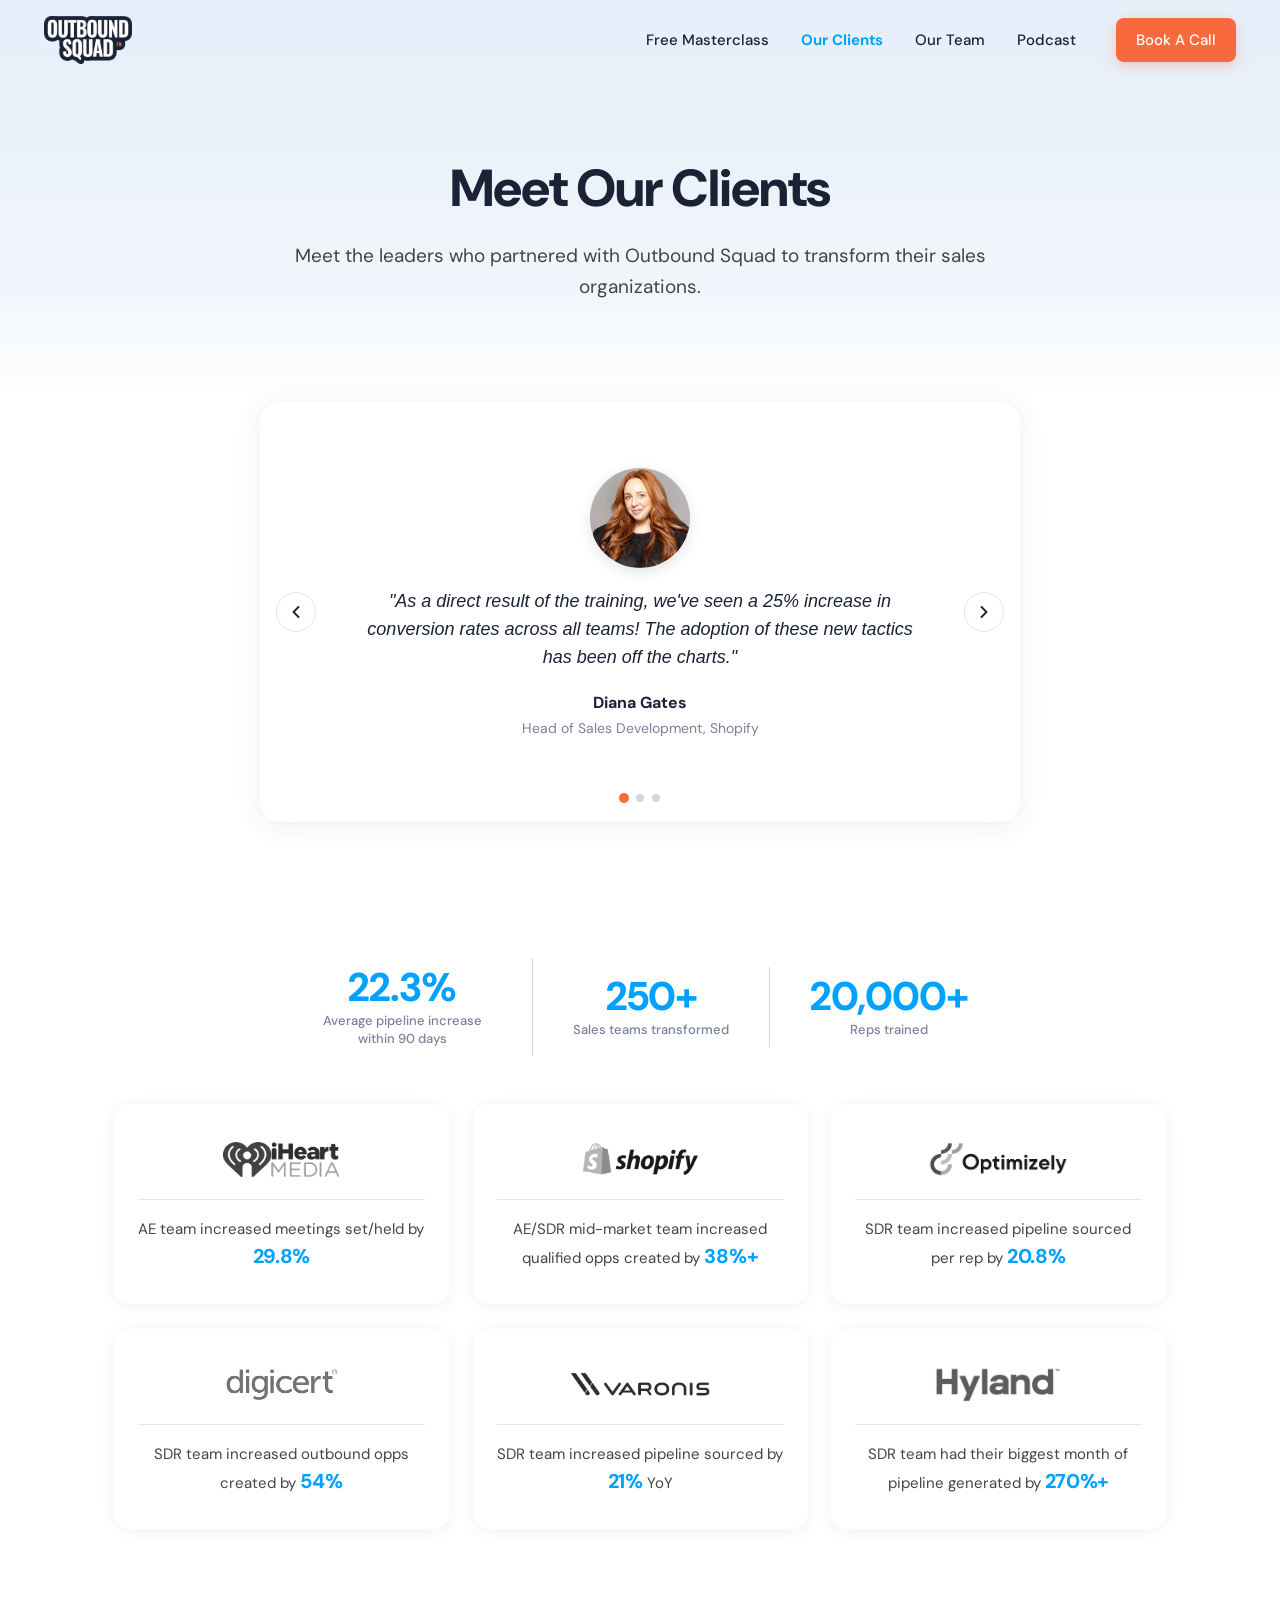
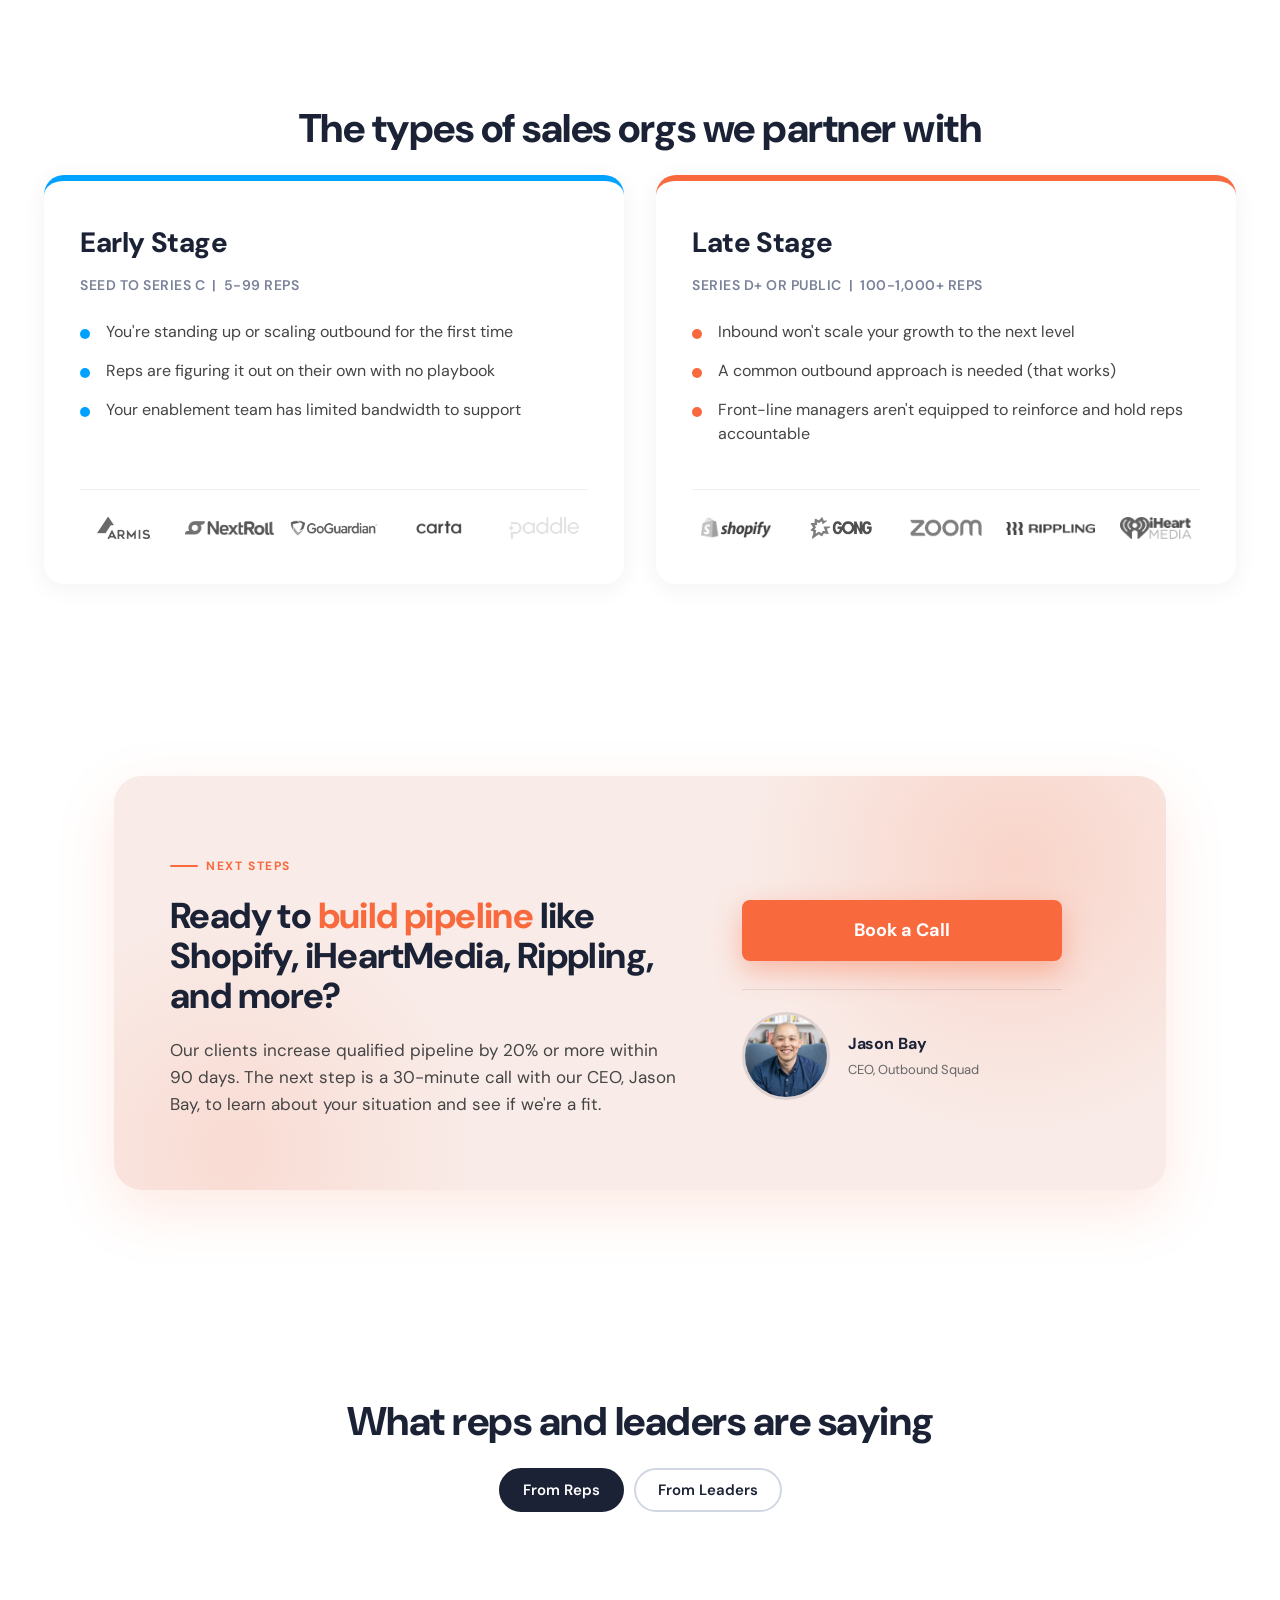
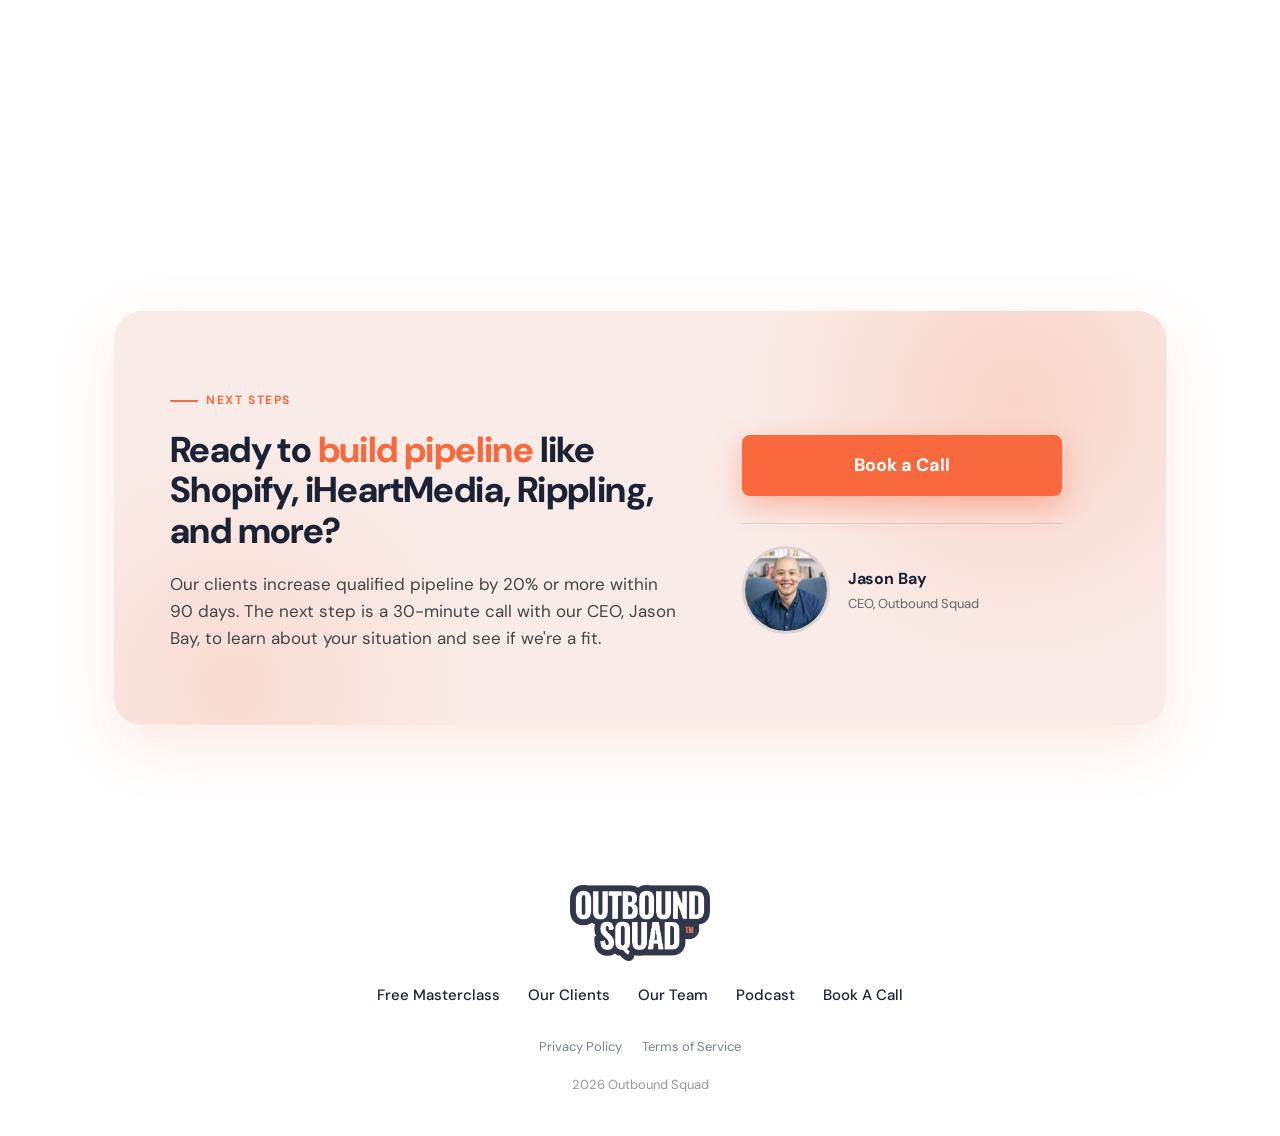
==== commit 0f6f7048: "Clients hero: new copy + restore testimonial slider under hero" ====
--- a/clients/index.html
+++ b/clients/index.html
@@ -1432,6 +1432,132 @@
       .final-cta-host { max-width: 100%; }
     }
 
+    /* ========================================
+       HERO TESTIMONIAL SLIDER
+       ======================================== */
+    .testimonial-slider {
+      position: relative;
+      max-width: 760px;
+      margin: 0 auto;
+      background: #FFFFFF;
+      border-radius: 20px;
+      box-shadow: 0 4px 28px rgba(27, 34, 53, 0.08);
+      padding: 32px 72px 20px;
+      text-align: center;
+    }
+    .ts-track {
+      position: relative;
+      min-height: 340px;
+      display: flex;
+      align-items: center;
+      justify-content: center;
+    }
+    .ts-slide {
+      position: absolute;
+      top: 0; left: 0; right: 0; bottom: 0;
+      display: flex;
+      flex-direction: column;
+      align-items: center;
+      justify-content: center;
+      width: 100%;
+      opacity: 0;
+      visibility: hidden;
+      pointer-events: none;
+      transition: opacity 0.4s ease;
+    }
+    .ts-slide.active {
+      opacity: 1;
+      visibility: visible;
+      pointer-events: auto;
+      animation: ts-fade 0.5s ease;
+    }
+    @keyframes ts-fade {
+      from { opacity: 0; transform: translateY(8px); }
+      to { opacity: 1; transform: translateY(0); }
+    }
+    .ts-photo {
+      width: 100px;
+      height: 100px;
+      border-radius: 50%;
+      object-fit: cover;
+      margin-bottom: 20px;
+      box-shadow: 0 4px 14px rgba(27, 34, 53, 0.12);
+    }
+    .ts-quote {
+      font-size: 18px;
+      font-style: italic;
+      color: #1B2235;
+      line-height: 1.55;
+      max-width: 560px;
+      margin: 0 auto 18px;
+    }
+    .ts-name {
+      font-size: 16px;
+      font-weight: 700;
+      color: #1B2235;
+      margin-bottom: 2px;
+    }
+    .ts-role {
+      font-size: 14px;
+      color: #7a8299;
+    }
+    .ts-arrow {
+      position: absolute;
+      top: 50%;
+      transform: translateY(-50%);
+      width: 40px;
+      height: 40px;
+      border-radius: 50%;
+      background: #FFFFFF;
+      border: 1px solid #e2e6ee;
+      color: #1B2235;
+      cursor: pointer;
+      display: flex;
+      align-items: center;
+      justify-content: center;
+      transition: background 0.2s, color 0.2s, border-color 0.2s, transform 0.15s;
+      z-index: 2;
+    }
+    .ts-arrow:hover {
+      background: #F86A3E;
+      border-color: #F86A3E;
+      color: #FFFFFF;
+    }
+    .ts-prev { left: 16px; }
+    .ts-next { right: 16px; }
+    .ts-dots {
+      display: flex;
+      justify-content: center;
+      gap: 8px;
+      margin-top: 20px;
+    }
+    .ts-dot {
+      width: 8px;
+      height: 8px;
+      border-radius: 50%;
+      background: #d0d6e2;
+      border: none;
+      cursor: pointer;
+      padding: 0;
+      transition: background 0.2s, transform 0.2s;
+    }
+    .ts-dot:hover { background: #9aa3b7; }
+    .ts-dot.active {
+      background: #F86A3E;
+      transform: scale(1.25);
+    }
+    @media (max-width: 768px) {
+      .testimonial-slider {
+        padding: 32px 24px 24px;
+      }
+      .ts-quote { font-size: 16px; }
+      .ts-arrow {
+        width: 34px;
+        height: 34px;
+      }
+      .ts-prev { left: 6px; }
+      .ts-next { right: 6px; }
+    }
 </style>
 </head>
 <body>
@@ -1465,7 +1591,48 @@
   <section class="hero">
     <div class="container">
       <h1 class="hero-headline">Meet Our Clients</h1>
-      <p class="hero-sub">Meet the leaders who partnered with Outbound Squad to build a lasting outbound process that generates quality pipeline for their orgs.</p>
+      <p class="hero-sub">Meet the leaders who partnered with Outbound Squad to transform their sales organizations.</p>
+    </div>
+  </section>
+
+  <!-- ========================================
+       1B. HERO TESTIMONIAL SLIDER
+       ======================================== -->
+  <section class="section" style="background: #FFFFFF; padding: 0 0 64px;">
+    <div class="container">
+      <div class="testimonial-slider reveal" id="testimonialSlider" aria-roledescription="carousel" aria-label="Client testimonials">
+        <button class="ts-arrow ts-prev" aria-label="Previous testimonial" type="button">
+          <svg width="20" height="20" viewBox="0 0 24 24" fill="none" aria-hidden="true"><path d="M15 18l-6-6 6-6" stroke="currentColor" stroke-width="2.2" stroke-linecap="round" stroke-linejoin="round"/></svg>
+        </button>
+        <div class="ts-track">
+          <div class="ts-slide active">
+            <img class="ts-photo" src="../headshots/diana-gates.jpg" alt="Diana Gates" width="100" height="100">
+            <p class="ts-quote">"As a direct result of the training, we've seen a 25% increase in conversion rates across all teams! The adoption of these new tactics has been off the charts."</p>
+            <p class="ts-name">Diana Gates</p>
+            <p class="ts-role">Head of Sales Development, Shopify</p>
+          </div>
+          <div class="ts-slide">
+            <img class="ts-photo" src="../headshots/bert-brokaw-new.jpg" alt="Bert Brokaw" width="100" height="100">
+            <p class="ts-quote">"When building out our SDR outbound team at Rippling, we shopped around for a variety of sales trainers, but were unable to find a solution that was TRULY tailored towards outbound SDRs, then we found Outbound Squad."</p>
+            <p class="ts-name">Bert Brokaw</p>
+            <p class="ts-role">Senior Director of Sales Development, Rippling</p>
+          </div>
+          <div class="ts-slide">
+            <img class="ts-photo" src="../headshots/kris-foley.jpg" alt="Kris Foley" width="100" height="100">
+            <p class="ts-quote">"They'll flip the way your team starts new conversations. You'll see lights go off when you apply their approach."</p>
+            <p class="ts-name">Kris Foley</p>
+            <p class="ts-role">Division President, iHeartMedia</p>
+          </div>
+        </div>
+        <button class="ts-arrow ts-next" aria-label="Next testimonial" type="button">
+          <svg width="20" height="20" viewBox="0 0 24 24" fill="none" aria-hidden="true"><path d="M9 6l6 6-6 6" stroke="currentColor" stroke-width="2.2" stroke-linecap="round" stroke-linejoin="round"/></svg>
+        </button>
+        <div class="ts-dots" role="tablist" aria-label="Select testimonial">
+          <button class="ts-dot active" data-index="0" aria-label="Testimonial 1" type="button"></button>
+          <button class="ts-dot" data-index="1" aria-label="Testimonial 2" type="button"></button>
+          <button class="ts-dot" data-index="2" aria-label="Testimonial 3" type="button"></button>
+        </div>
+      </div>
     </div>
   </section>
 
@@ -1881,6 +2048,50 @@
       buildDots();
       show(0);
     })();
+
+    /* ========================================
+       Hero testimonial slider
+       ======================================== */
+    (function () {
+      var slider = document.getElementById('testimonialSlider');
+      if (!slider) return;
+      var slides = slider.querySelectorAll('.ts-slide');
+      var dots = slider.querySelectorAll('.ts-dot');
+      var prev = slider.querySelector('.ts-prev');
+      var next = slider.querySelector('.ts-next');
+      var current = 0;
+      var total = slides.length;
+      var autoplayTimer = null;
+
+      function show(i) {
+        current = (i + total) % total;
+        slides.forEach(function (s, idx) { s.classList.toggle('active', idx === current); });
+        dots.forEach(function (d, idx) { d.classList.toggle('active', idx === current); });
+      }
+
+      function startAutoplay() {
+        stopAutoplay();
+        autoplayTimer = setInterval(function () { show(current + 1); }, 5000);
+      }
+
+      function stopAutoplay() {
+        if (autoplayTimer) clearInterval(autoplayTimer);
+      }
+
+      prev.addEventListener('click', function () { show(current - 1); startAutoplay(); });
+      next.addEventListener('click', function () { show(current + 1); startAutoplay(); });
+      dots.forEach(function (d) {
+        d.addEventListener('click', function () {
+          show(parseInt(d.dataset.index, 10));
+          startAutoplay();
+        });
+      });
+
+      slider.addEventListener('mouseenter', stopAutoplay);
+      slider.addEventListener('mouseleave', startAutoplay);
+
+      startAutoplay();
+    })();
   </script>
 
 </body>
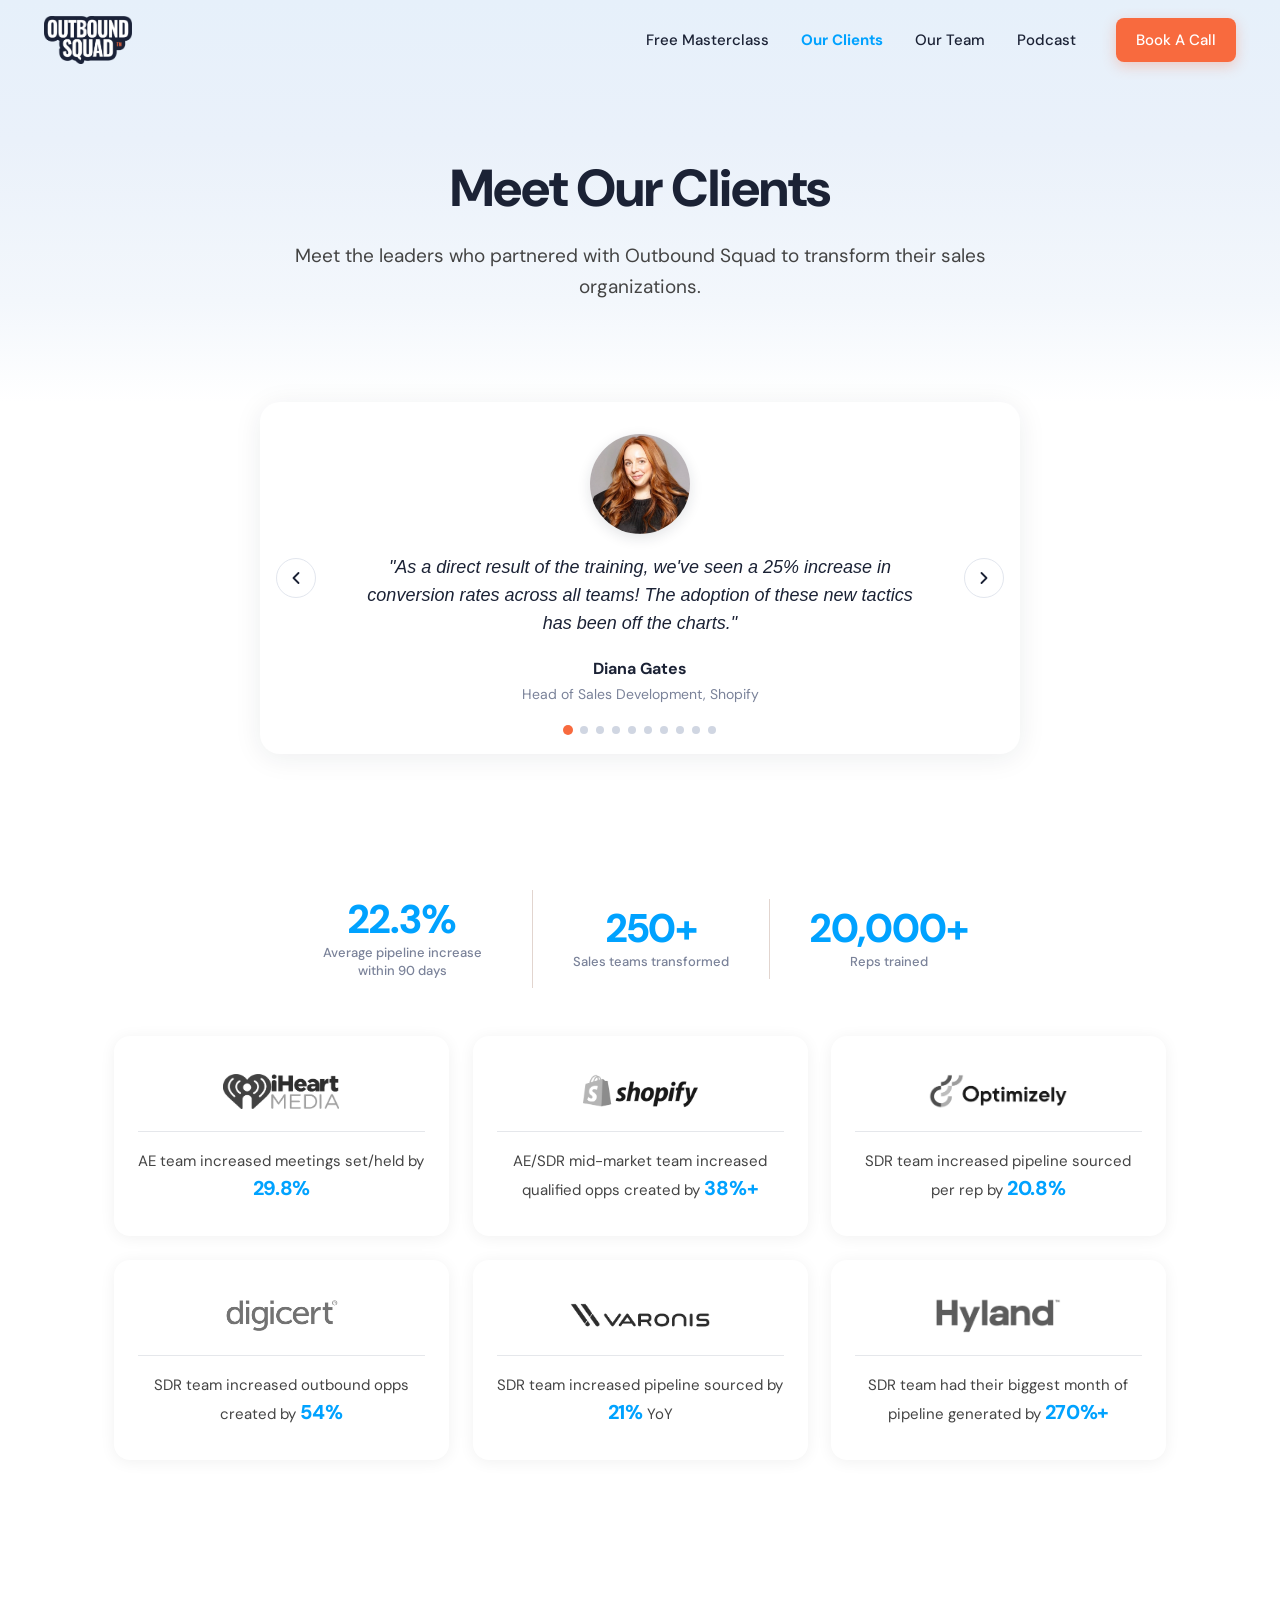
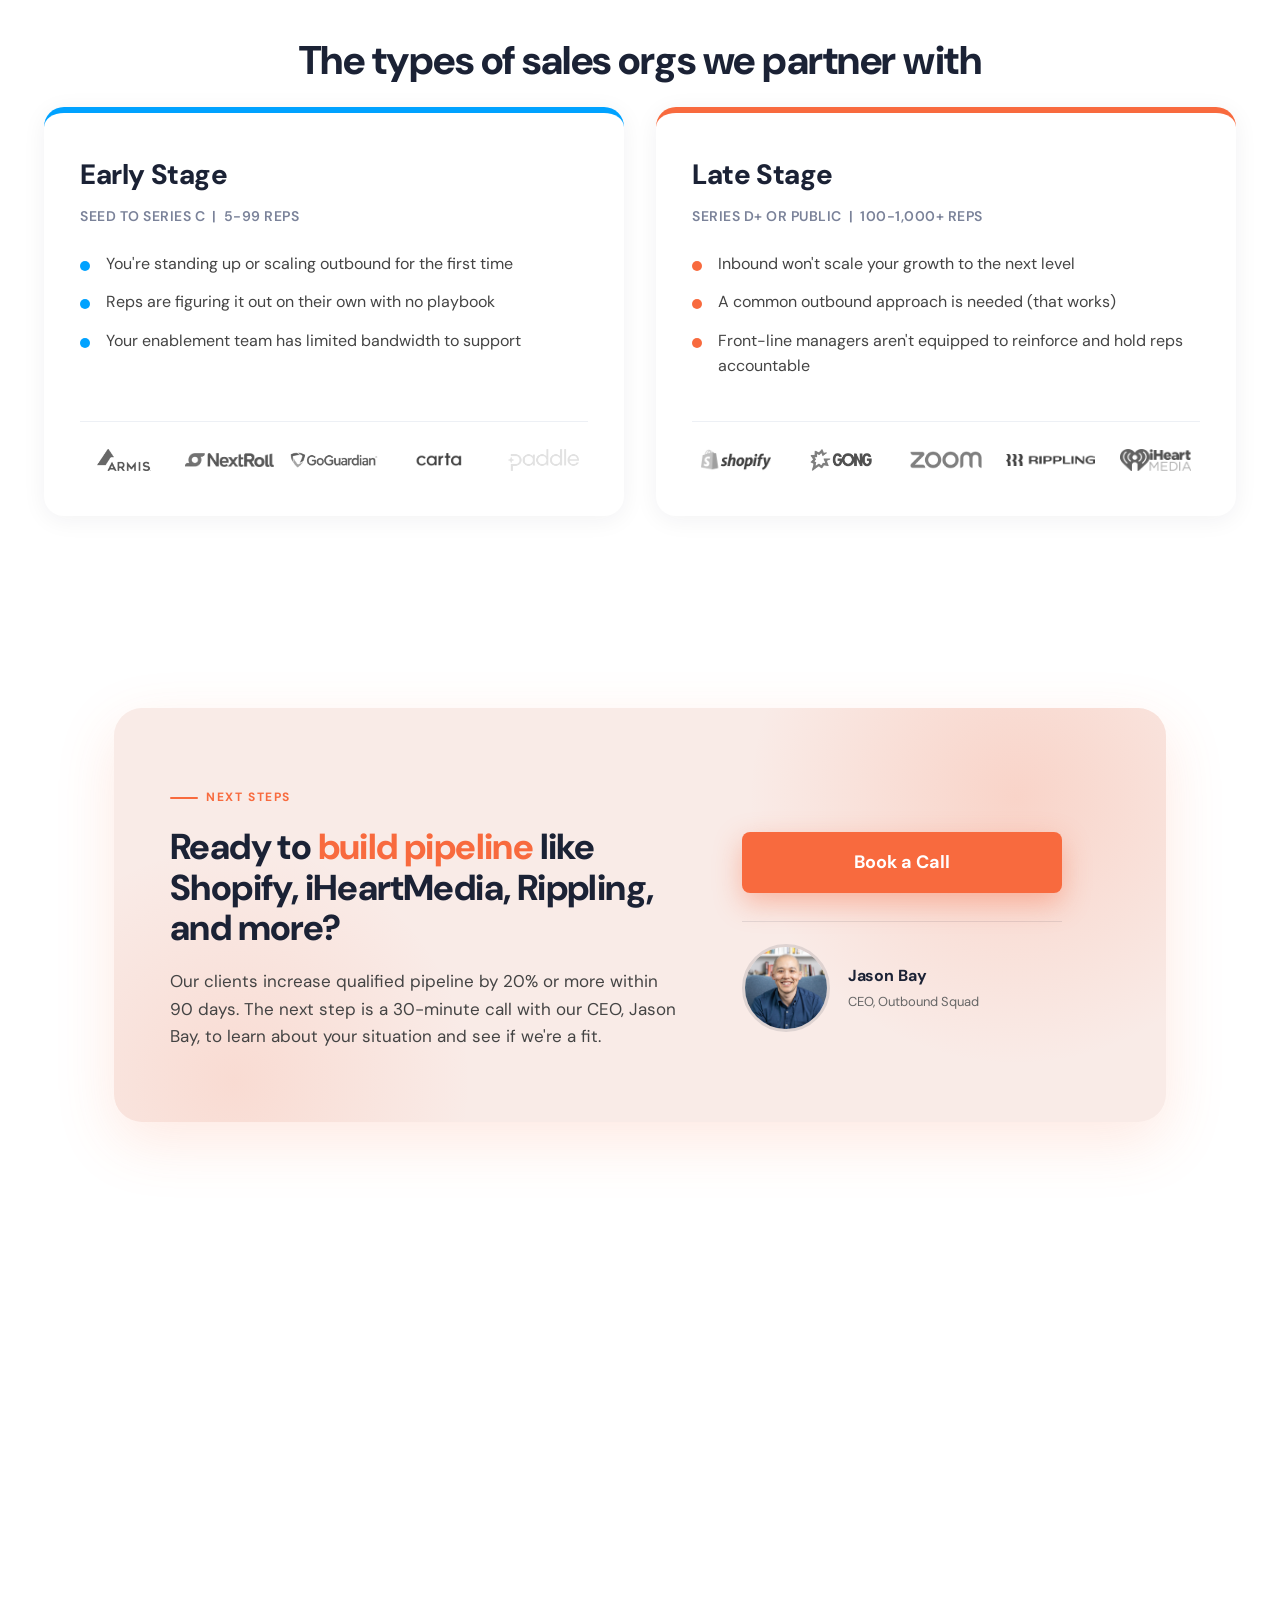
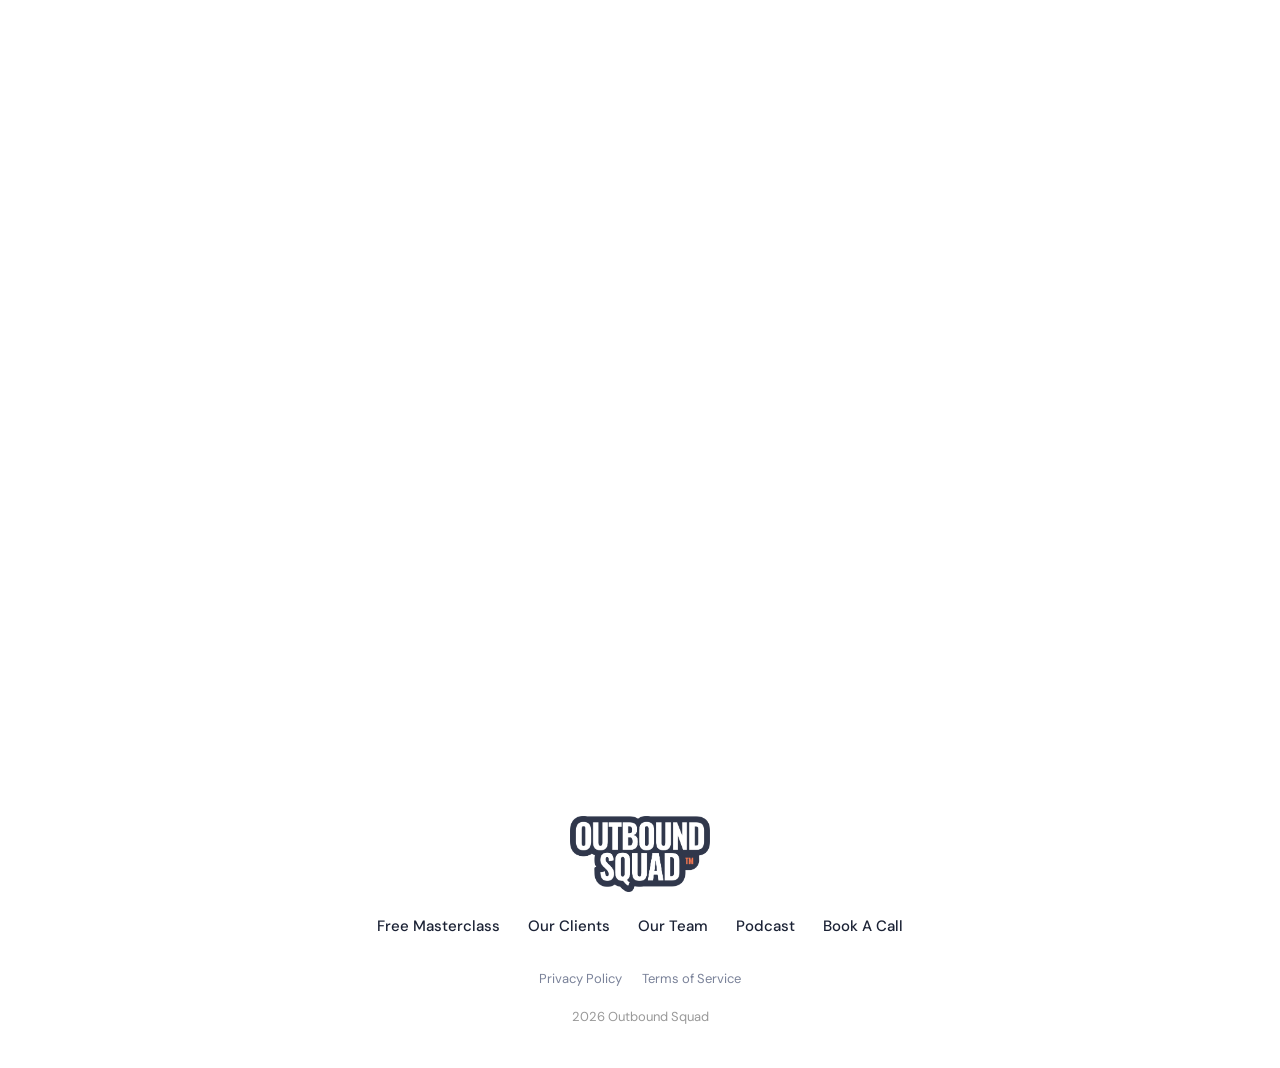
==== commit 2ce03a7a: "Clients hero slider: add 7 testimonials, dynamic height + dots" ====
--- a/clients/index.html
+++ b/clients/index.html
@@ -1447,28 +1447,19 @@
     }
     .ts-track {
       position: relative;
-      min-height: 340px;
       display: flex;
       align-items: center;
       justify-content: center;
     }
     .ts-slide {
-      position: absolute;
-      top: 0; left: 0; right: 0; bottom: 0;
-      display: flex;
+      display: none;
       flex-direction: column;
       align-items: center;
       justify-content: center;
       width: 100%;
-      opacity: 0;
-      visibility: hidden;
-      pointer-events: none;
-      transition: opacity 0.4s ease;
     }
     .ts-slide.active {
-      opacity: 1;
-      visibility: visible;
-      pointer-events: auto;
+      display: flex;
       animation: ts-fade 0.5s ease;
     }
     @keyframes ts-fade {
@@ -1623,15 +1614,53 @@
             <p class="ts-name">Kris Foley</p>
             <p class="ts-role">Division President, iHeartMedia</p>
           </div>
+          <div class="ts-slide">
+            <img class="ts-photo" src="../headshots/eric-burchett.jpg" alt="Eric Burchett" width="100" height="100">
+            <p class="ts-quote">"Outbound Squad gave us a great framework to work from that early on has already shown to be positive. We had the tech/AI pre-built in house that makes PG easy and automated but we lacked a data driven framework to have the right conversations and messaging. Outbound Squad gave us that."</p>
+            <p class="ts-name">Eric Burchett</p>
+            <p class="ts-role">VP of Sales, ServiceTrade</p>
+          </div>
+          <div class="ts-slide">
+            <img class="ts-photo" src="../headshots/rod-harand.jpg" alt="Rod Harand" width="100" height="100">
+            <p class="ts-quote">"Outbound Squad delivered a training course that provided updated perspectives, data-driven insights, and supporting tools. The program effectively addressed key aspects of outbound operations. Definitely a relevant option for organizations or individuals seeking to refresh their outbound processes or bring it to the next level."</p>
+            <p class="ts-name">Rod Harand</p>
+            <p class="ts-role">CRO, YesWeHack</p>
+          </div>
+          <div class="ts-slide">
+            <img class="ts-photo" src="../headshots/chad-oconnor.jpg" alt="Chad O'Connor" width="100" height="100">
+            <p class="ts-quote">"Outbound Squad's innovative prospecting approach and style were well received by all sales generations within our GTM teams, motivating them to learn and implement a revitalized motion of effective prospecting in today's challenging economy."</p>
+            <p class="ts-name">Chad O'Connor</p>
+            <p class="ts-role">Former CRO, People.ai</p>
+          </div>
+          <div class="ts-slide">
+            <img class="ts-photo" src="../headshots/jamie-armstrong.jpg" alt="Jamie Armstrong" width="100" height="100">
+            <p class="ts-quote">"We hired Outbound Squad in Q3 of 2024 to help our team level up OB. They were extremely tactical in their trainings. The real difference maker for me was how deep they got on our product, customer and sales motion. OB is up 100% QoQoQ (Q2&gt;Q3&gt;Q4)!"</p>
+            <p class="ts-name">Jamie Armstrong</p>
+            <p class="ts-role">Director of Revenue Retail, Shopify</p>
+          </div>
+          <div class="ts-slide">
+            <img class="ts-photo" src="../headshots/cary-dunning.jpg" alt="Cary Dunning" width="100" height="100">
+            <p class="ts-quote">"I can't recommend Outbound Squad highly enough for anyone needing outside expertise to improve their team's outbound selling capabilities. Their ability to customize to our organization's unique sales message and their connection to modern outbound selling trends was a great way to refresh our team's approach. Excellent reviews from our team, and we've seen a quick tangible impact."</p>
+            <p class="ts-name">Cary Dunning</p>
+            <p class="ts-role">VP of Sales, Brooksource</p>
+          </div>
+          <div class="ts-slide">
+            <img class="ts-photo" src="../headshots/mark-wilchynski.jpg" alt="Mark Wilchynski" width="100" height="100">
+            <p class="ts-quote">"I've had the pleasure of working with Outbound Squad while at two separate organizations. During both engagements and after, we saw immediate results of improved prospect engagement, conversion rates and just confidence across the team. They're masters of their craft and it's both a pleasure and time well spent!"</p>
+            <p class="ts-name">Mark Wilchynski</p>
+            <p class="ts-role">RVP, Harness</p>
+          </div>
+          <div class="ts-slide">
+            <img class="ts-photo" src="../headshots/rob-anderson.jpg" alt="Rob Anderson" width="100" height="100">
+            <p class="ts-quote">"I highly recommend working with Outbound Squad for Outbound and TOFU consulting. In as little as 8 weeks, our team worked with Outbound Squad to create a new playbook that covers process, phone messaging, email messaging and more that was totally tailored to our business. I have built many teams, and if I could go back and do some things differently, I would have started on day 1 getting a standardized playbook that was this easy to follow along with."</p>
+            <p class="ts-name">Rob Anderson</p>
+            <p class="ts-role">Former Director of Inside Sales, Gong</p>
+          </div>
         </div>
         <button class="ts-arrow ts-next" aria-label="Next testimonial" type="button">
           <svg width="20" height="20" viewBox="0 0 24 24" fill="none" aria-hidden="true"><path d="M9 6l6 6-6 6" stroke="currentColor" stroke-width="2.2" stroke-linecap="round" stroke-linejoin="round"/></svg>
         </button>
-        <div class="ts-dots" role="tablist" aria-label="Select testimonial">
-          <button class="ts-dot active" data-index="0" aria-label="Testimonial 1" type="button"></button>
-          <button class="ts-dot" data-index="1" aria-label="Testimonial 2" type="button"></button>
-          <button class="ts-dot" data-index="2" aria-label="Testimonial 3" type="button"></button>
-        </div>
+        <div class="ts-dots" role="tablist" aria-label="Select testimonial"></div>
       </div>
     </div>
   </section>
@@ -2056,12 +2085,23 @@
       var slider = document.getElementById('testimonialSlider');
       if (!slider) return;
       var slides = slider.querySelectorAll('.ts-slide');
-      var dots = slider.querySelectorAll('.ts-dot');
+      var dotsWrap = slider.querySelector('.ts-dots');
       var prev = slider.querySelector('.ts-prev');
       var next = slider.querySelector('.ts-next');
       var current = 0;
       var total = slides.length;
       var autoplayTimer = null;
+
+      // Build dots dynamically
+      for (var i = 0; i < total; i++) {
+        var b = document.createElement('button');
+        b.type = 'button';
+        b.className = 'ts-dot' + (i === 0 ? ' active' : '');
+        b.dataset.index = i;
+        b.setAttribute('aria-label', 'Testimonial ' + (i + 1));
+        dotsWrap.appendChild(b);
+      }
+      var dots = slider.querySelectorAll('.ts-dot');
 
       function show(i) {
         current = (i + total) % total;
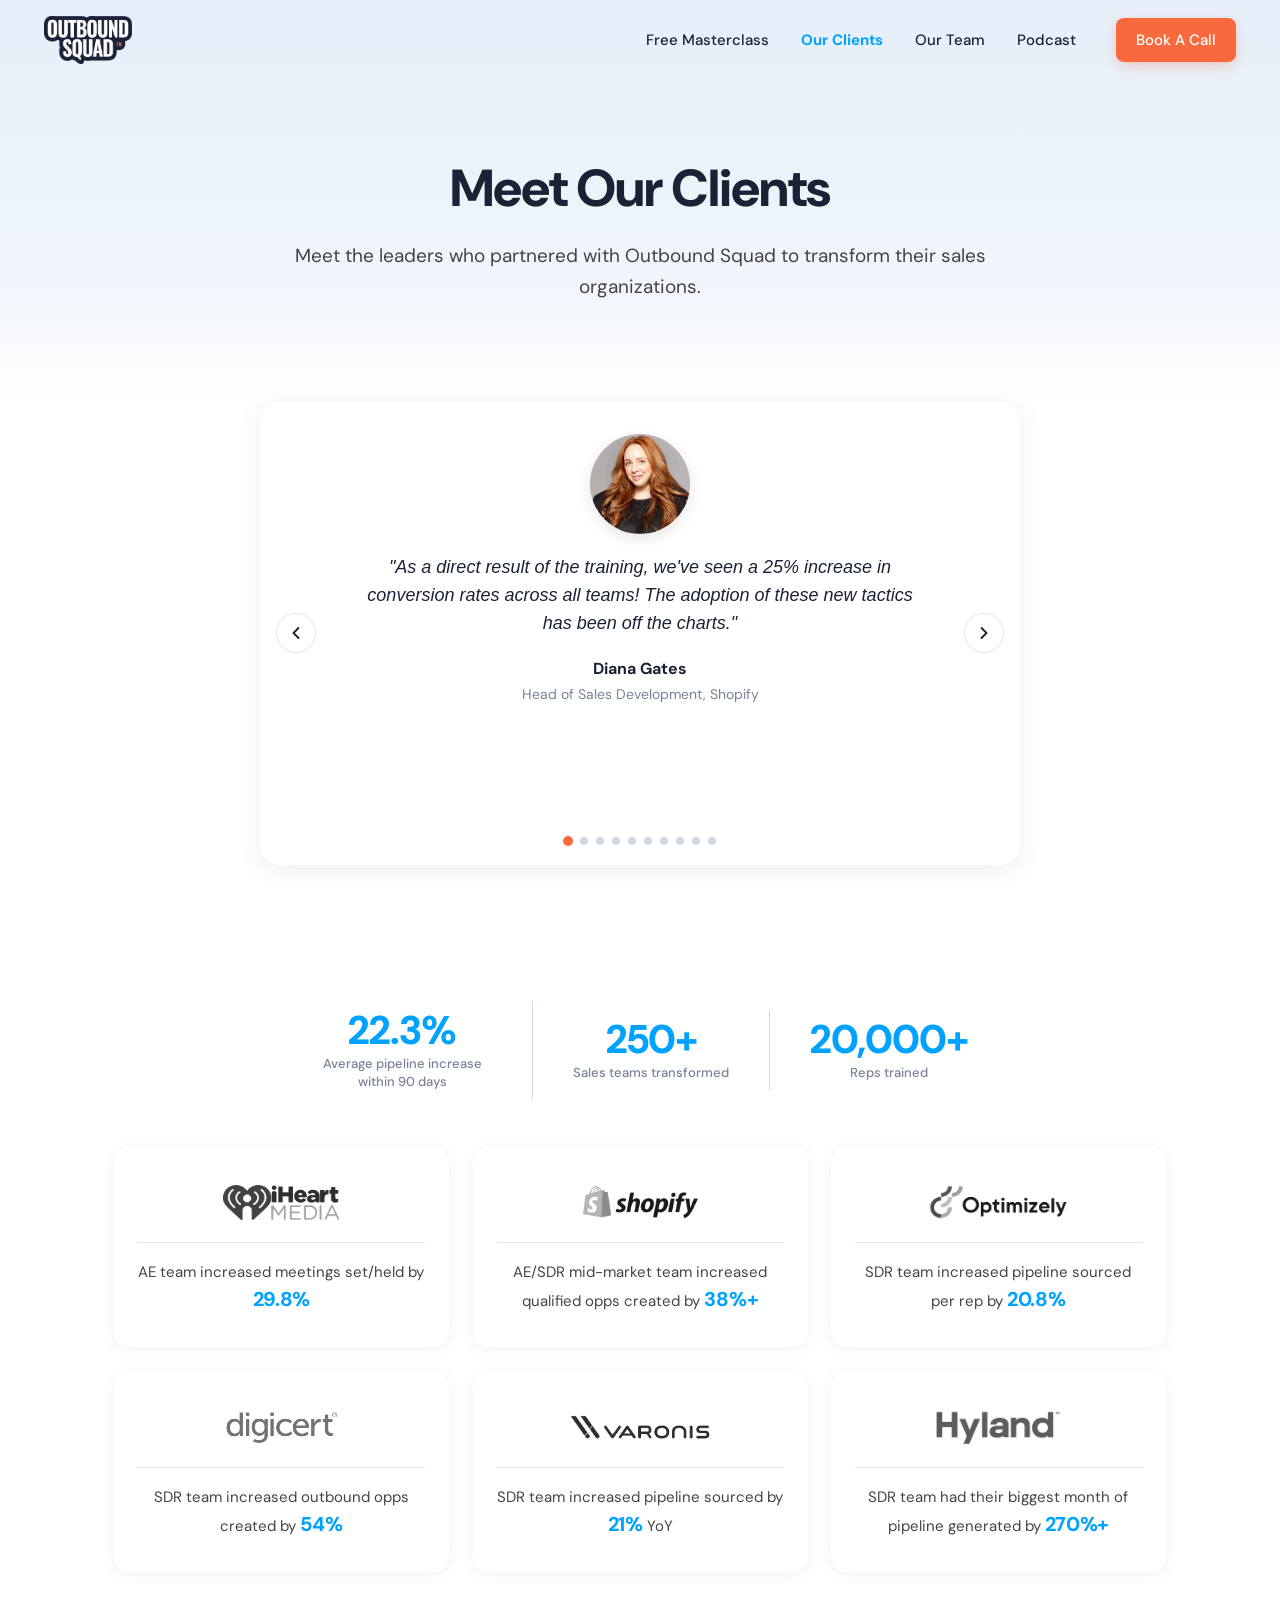
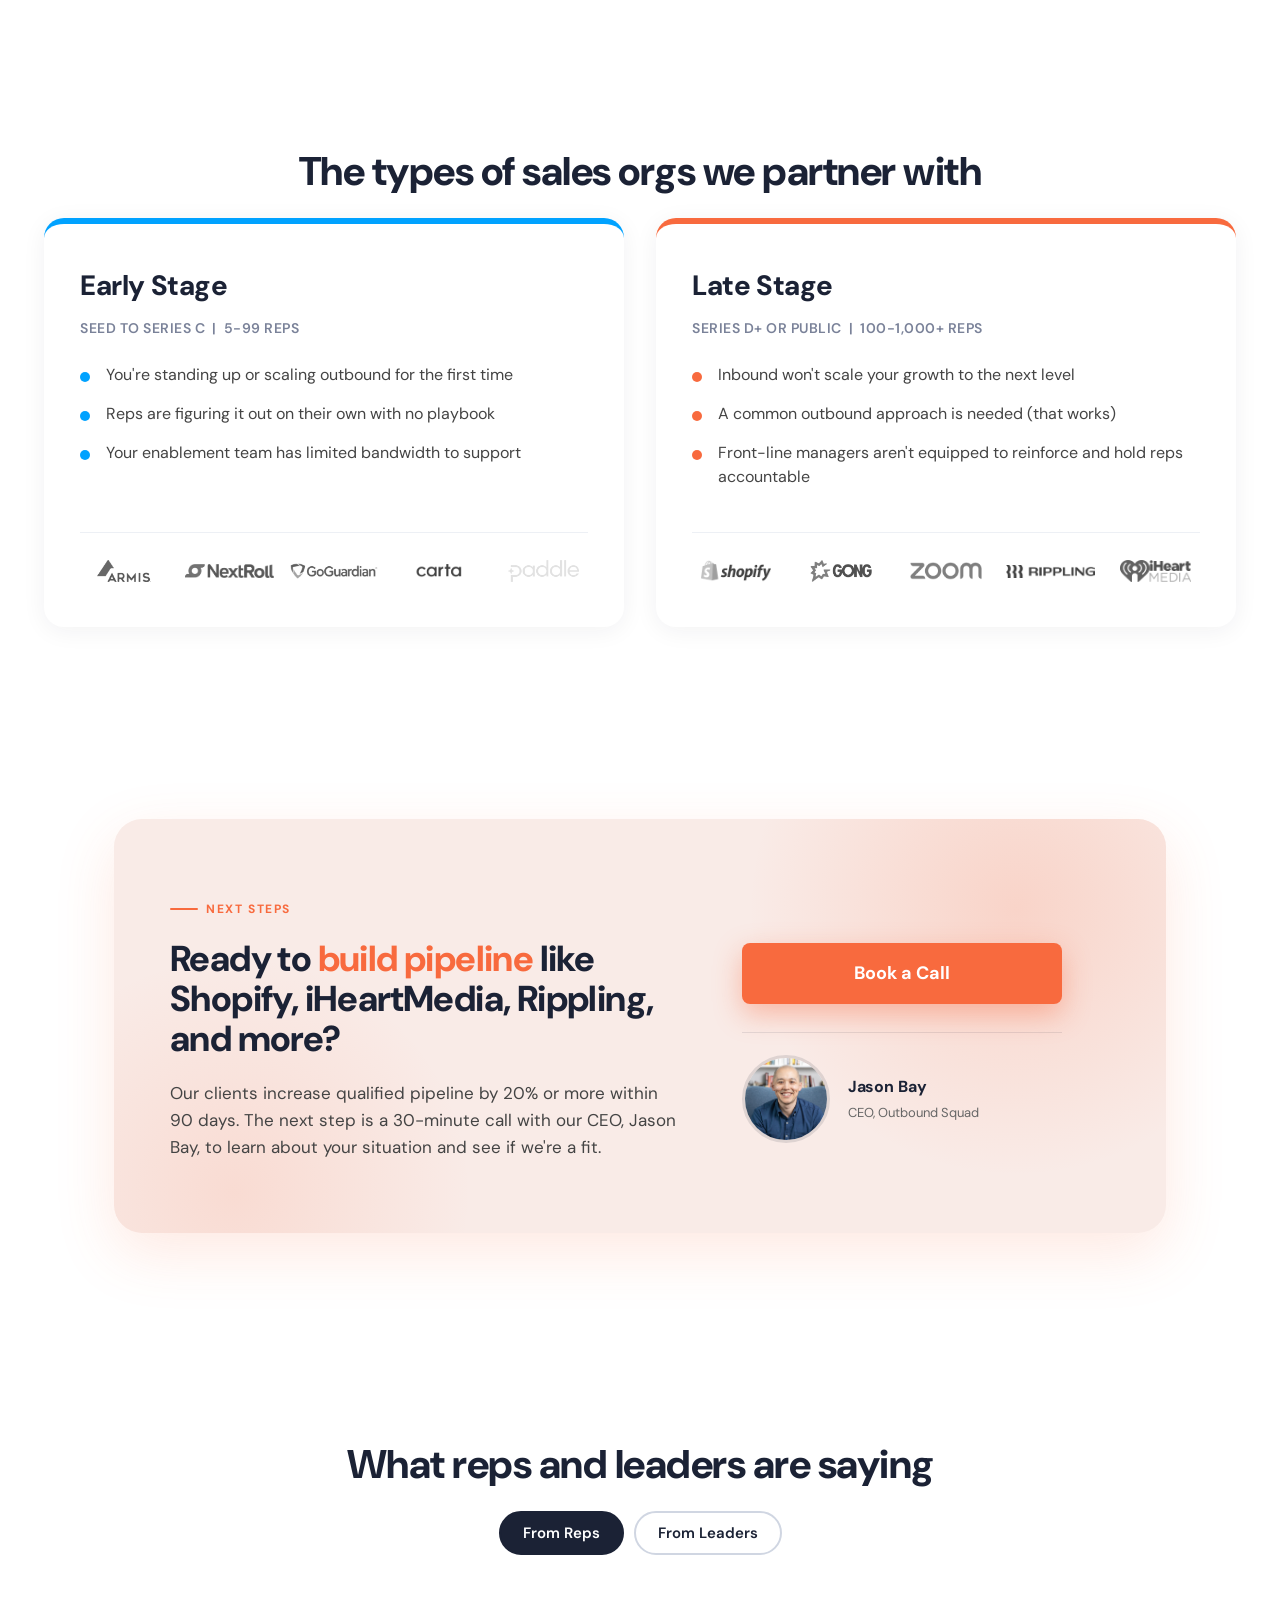
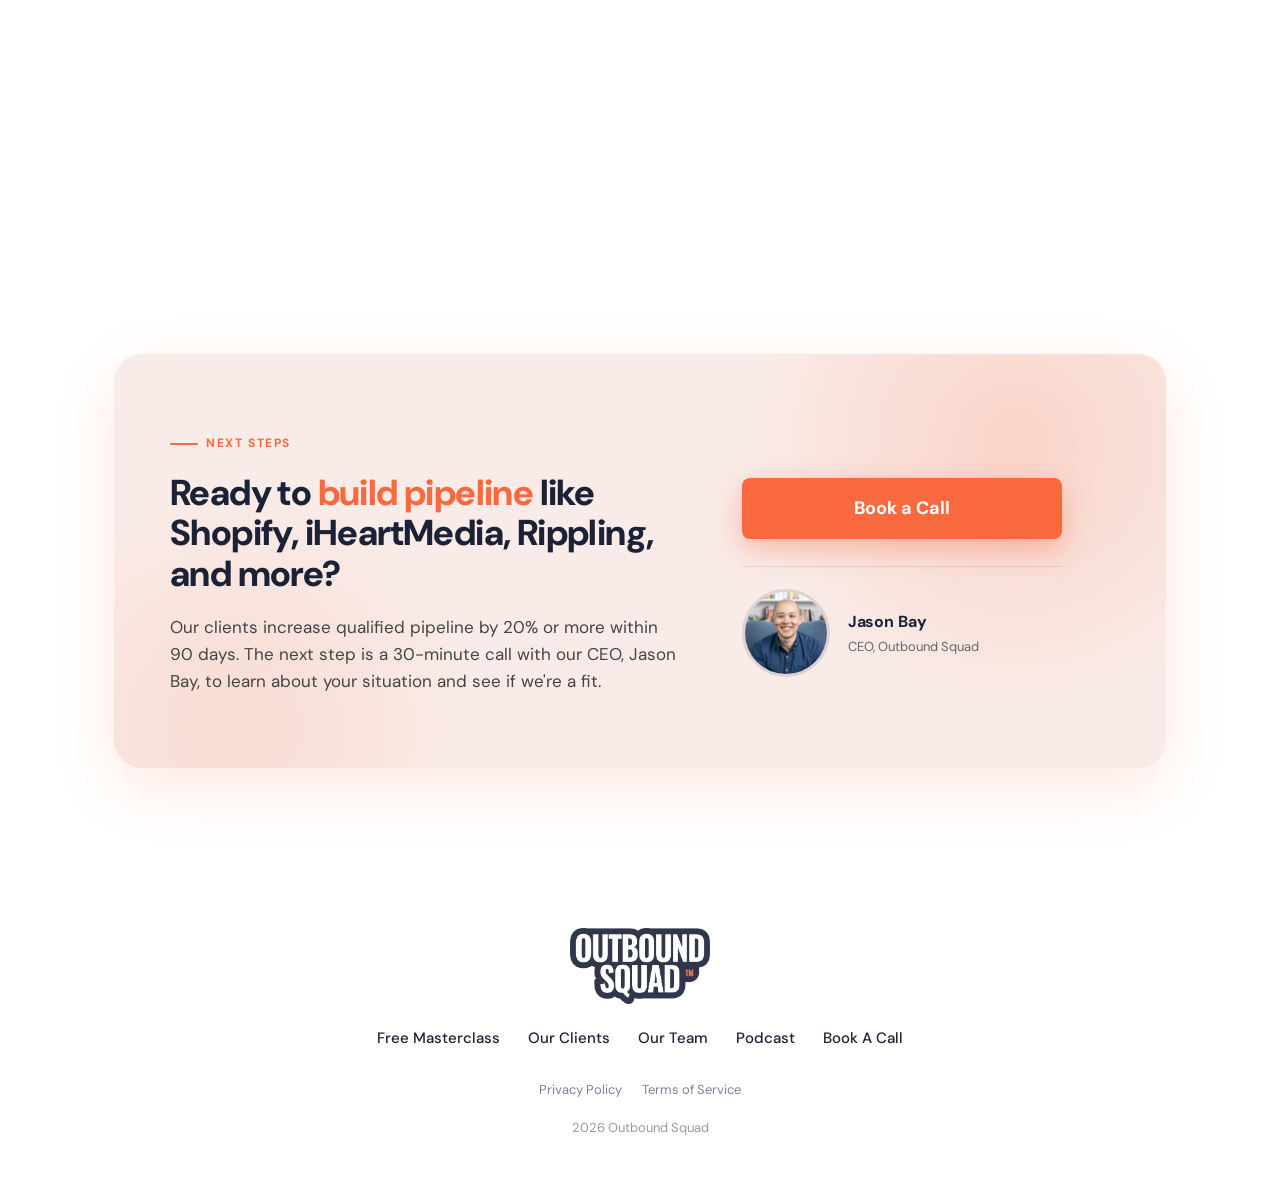
==== commit 527fa917: "Slider: disable autoplay; lock height to tallest slide so page doesn't jump" ====
--- a/clients/index.html
+++ b/clients/index.html
@@ -1447,19 +1447,25 @@
     }
     .ts-track {
       position: relative;
-      display: flex;
-      align-items: center;
-      justify-content: center;
+      display: block;
     }
     .ts-slide {
-      display: none;
+      position: absolute;
+      top: 0; left: 0; right: 0;
+      display: flex;
       flex-direction: column;
       align-items: center;
-      justify-content: center;
+      justify-content: flex-start;
       width: 100%;
+      opacity: 0;
+      visibility: hidden;
+      pointer-events: none;
+      transition: opacity 0.4s ease;
     }
     .ts-slide.active {
-      display: flex;
+      opacity: 1;
+      visibility: visible;
+      pointer-events: auto;
       animation: ts-fade 0.5s ease;
     }
     @keyframes ts-fade {
@@ -2102,6 +2108,29 @@
         dotsWrap.appendChild(b);
       }
       var dots = slider.querySelectorAll('.ts-dot');
+      var track = slider.querySelector('.ts-track');
+
+      // Lock track height to the tallest slide so the page doesn't jump
+      function lockHeight() {
+        track.style.minHeight = '';
+        var max = 0;
+        slides.forEach(function (s) {
+          var prevDisplay = s.style.display;
+          var prevVis = s.style.visibility;
+          var prevOpacity = s.style.opacity;
+          var prevPos = s.style.position;
+          s.style.display = 'flex';
+          s.style.visibility = 'hidden';
+          s.style.opacity = '0';
+          s.style.position = 'static';
+          if (s.offsetHeight > max) max = s.offsetHeight;
+          s.style.display = prevDisplay;
+          s.style.visibility = prevVis;
+          s.style.opacity = prevOpacity;
+          s.style.position = prevPos;
+        });
+        track.style.minHeight = max + 'px';
+      }
 
       function show(i) {
         current = (i + total) % total;
@@ -2109,28 +2138,22 @@
         dots.forEach(function (d, idx) { d.classList.toggle('active', idx === current); });
       }
 
-      function startAutoplay() {
-        stopAutoplay();
-        autoplayTimer = setInterval(function () { show(current + 1); }, 5000);
-      }
-
-      function stopAutoplay() {
-        if (autoplayTimer) clearInterval(autoplayTimer);
-      }
-
-      prev.addEventListener('click', function () { show(current - 1); startAutoplay(); });
-      next.addEventListener('click', function () { show(current + 1); startAutoplay(); });
+      prev.addEventListener('click', function () { show(current - 1); });
+      next.addEventListener('click', function () { show(current + 1); });
       dots.forEach(function (d) {
         d.addEventListener('click', function () {
           show(parseInt(d.dataset.index, 10));
-          startAutoplay();
         });
       });
 
-      slider.addEventListener('mouseenter', stopAutoplay);
-      slider.addEventListener('mouseleave', startAutoplay);
-
-      startAutoplay();
+      lockHeight();
+      // Recompute after fonts/images settle and on resize
+      window.addEventListener('load', lockHeight);
+      var resizeTimer;
+      window.addEventListener('resize', function () {
+        clearTimeout(resizeTimer);
+        resizeTimer = setTimeout(lockHeight, 150);
+      });
     })();
   </script>
 
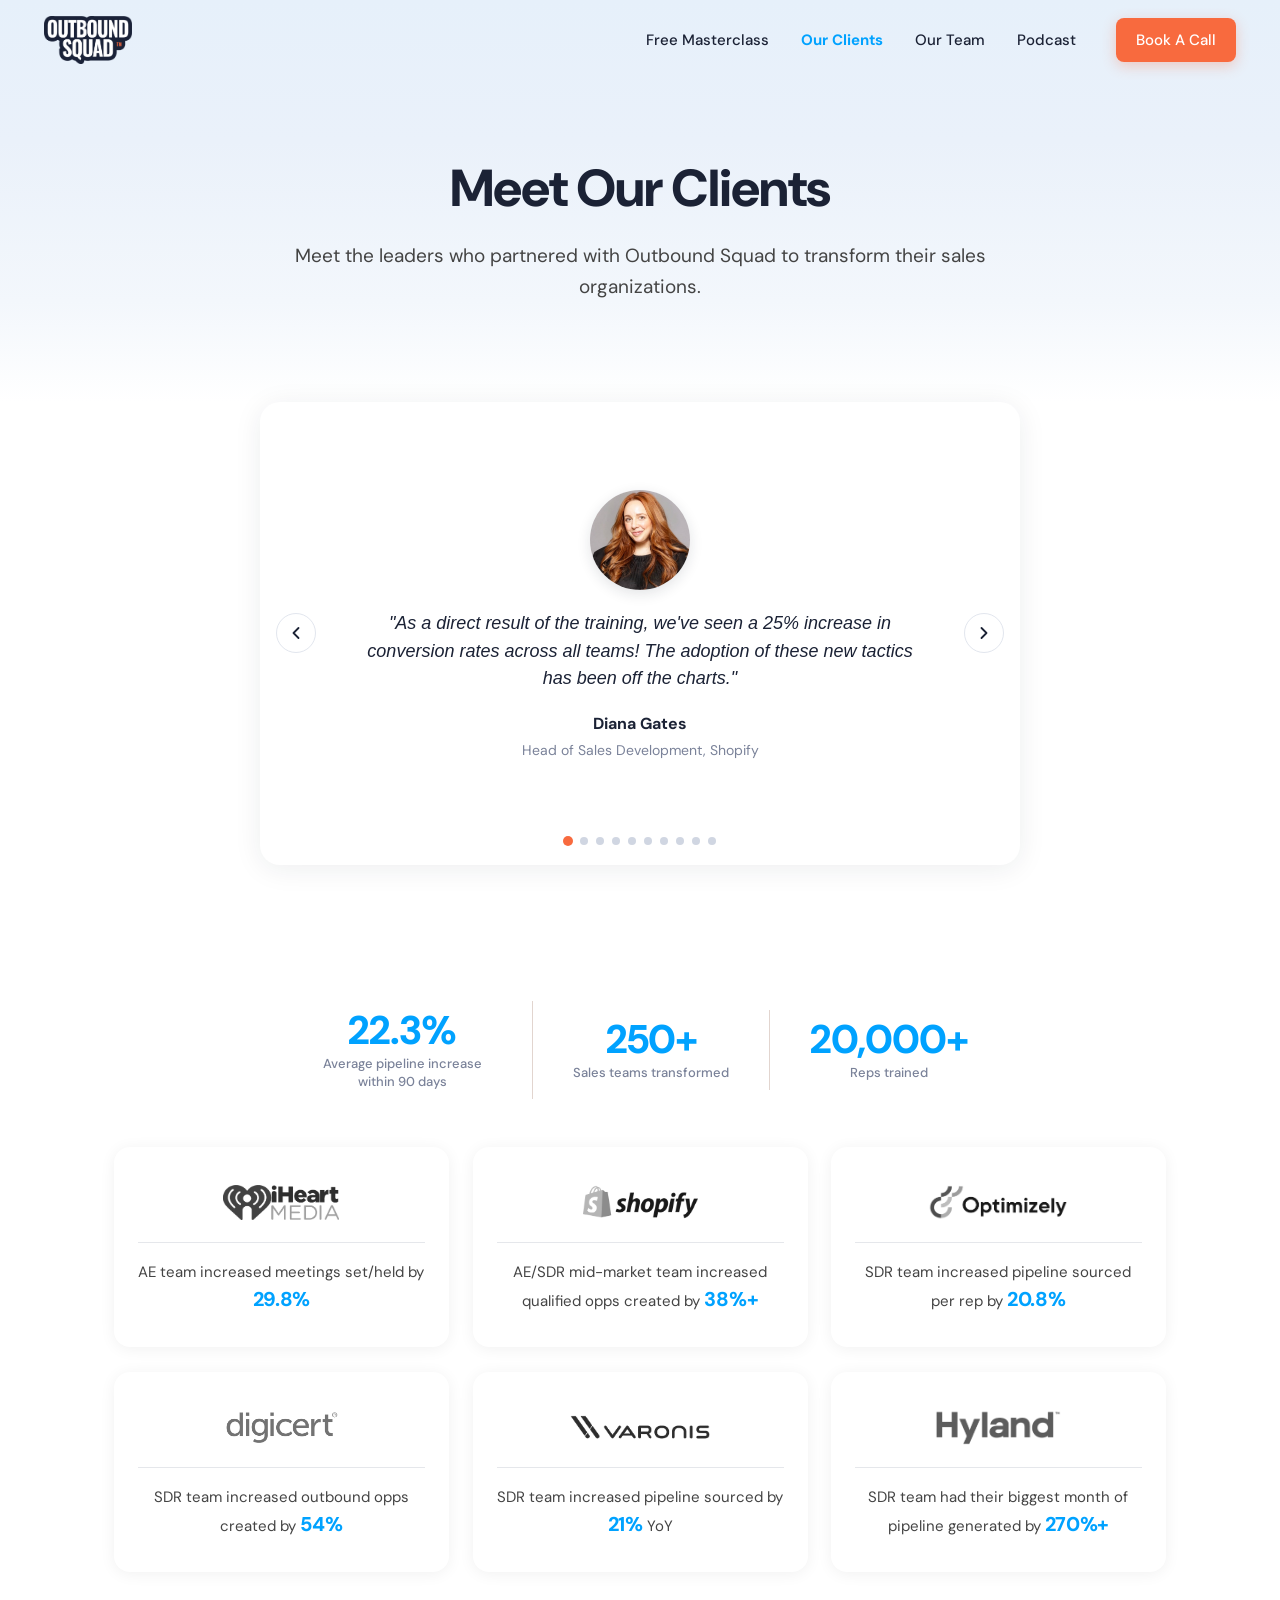
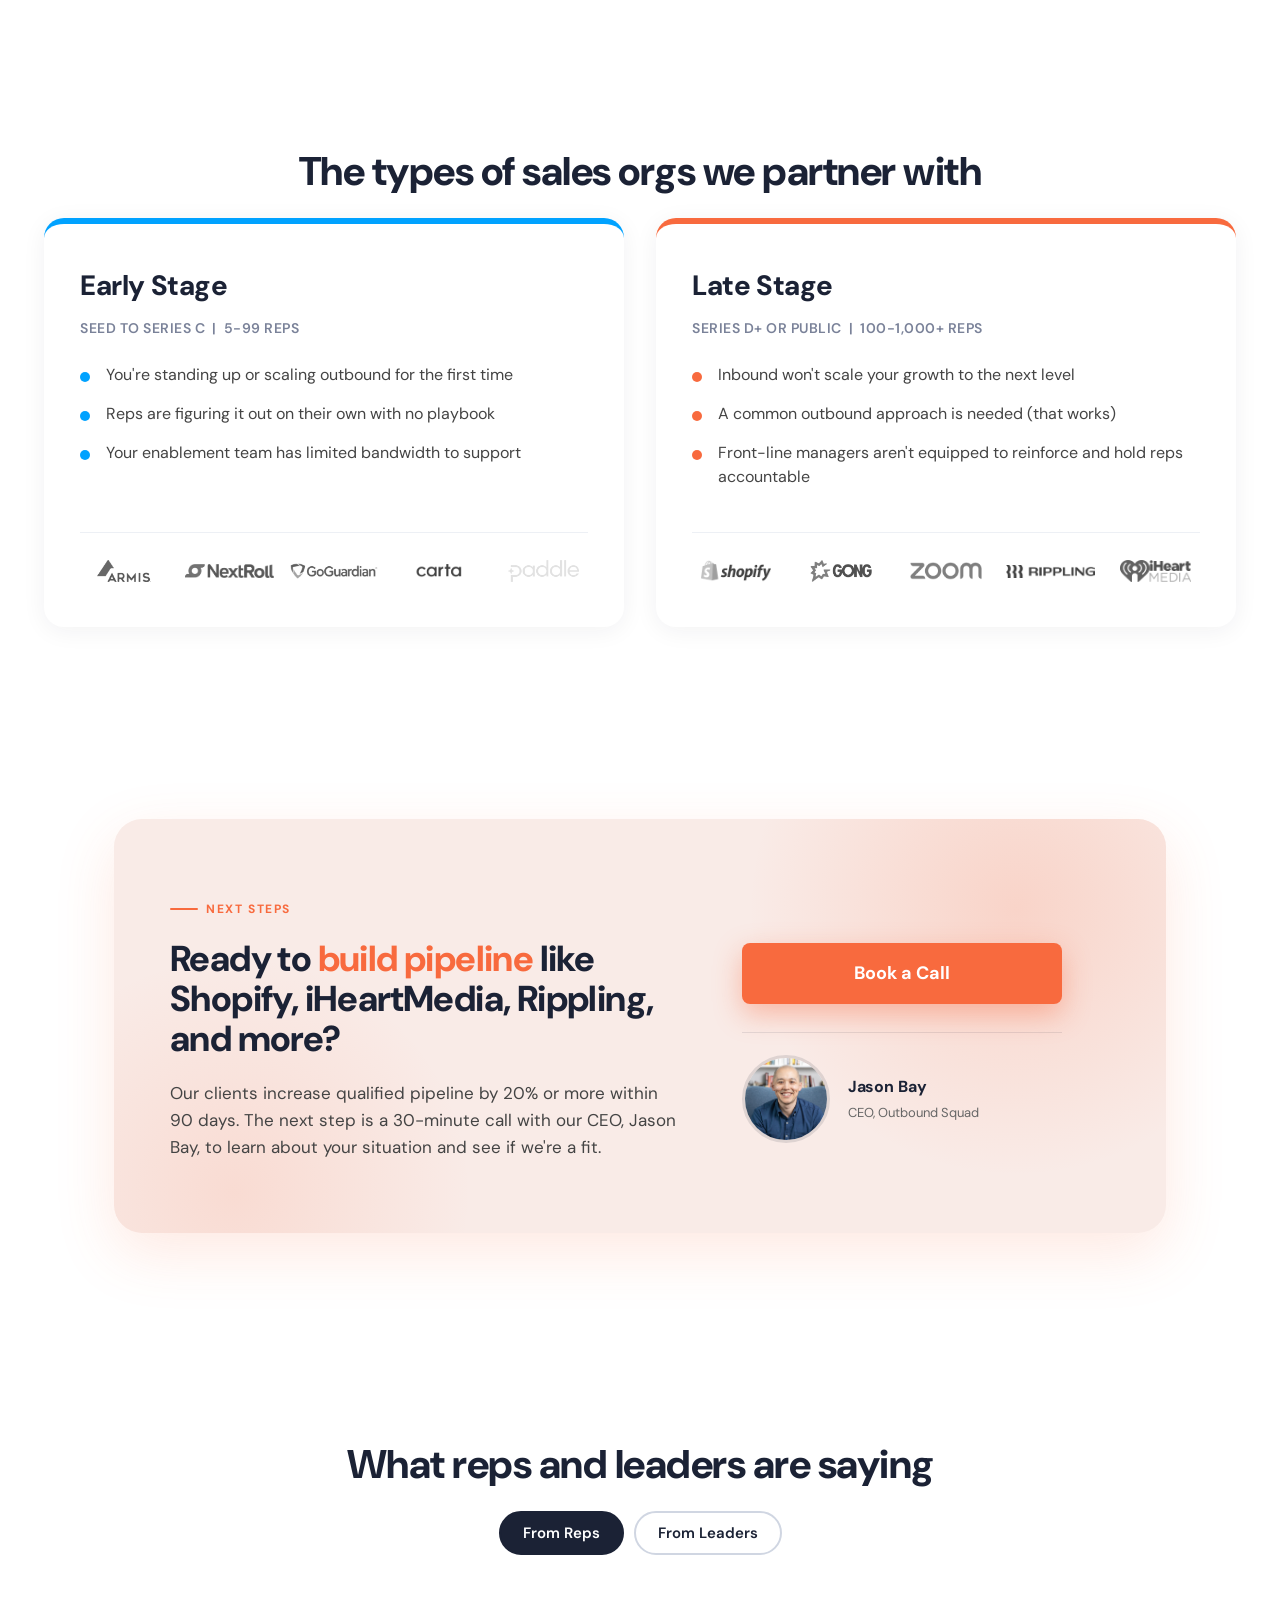
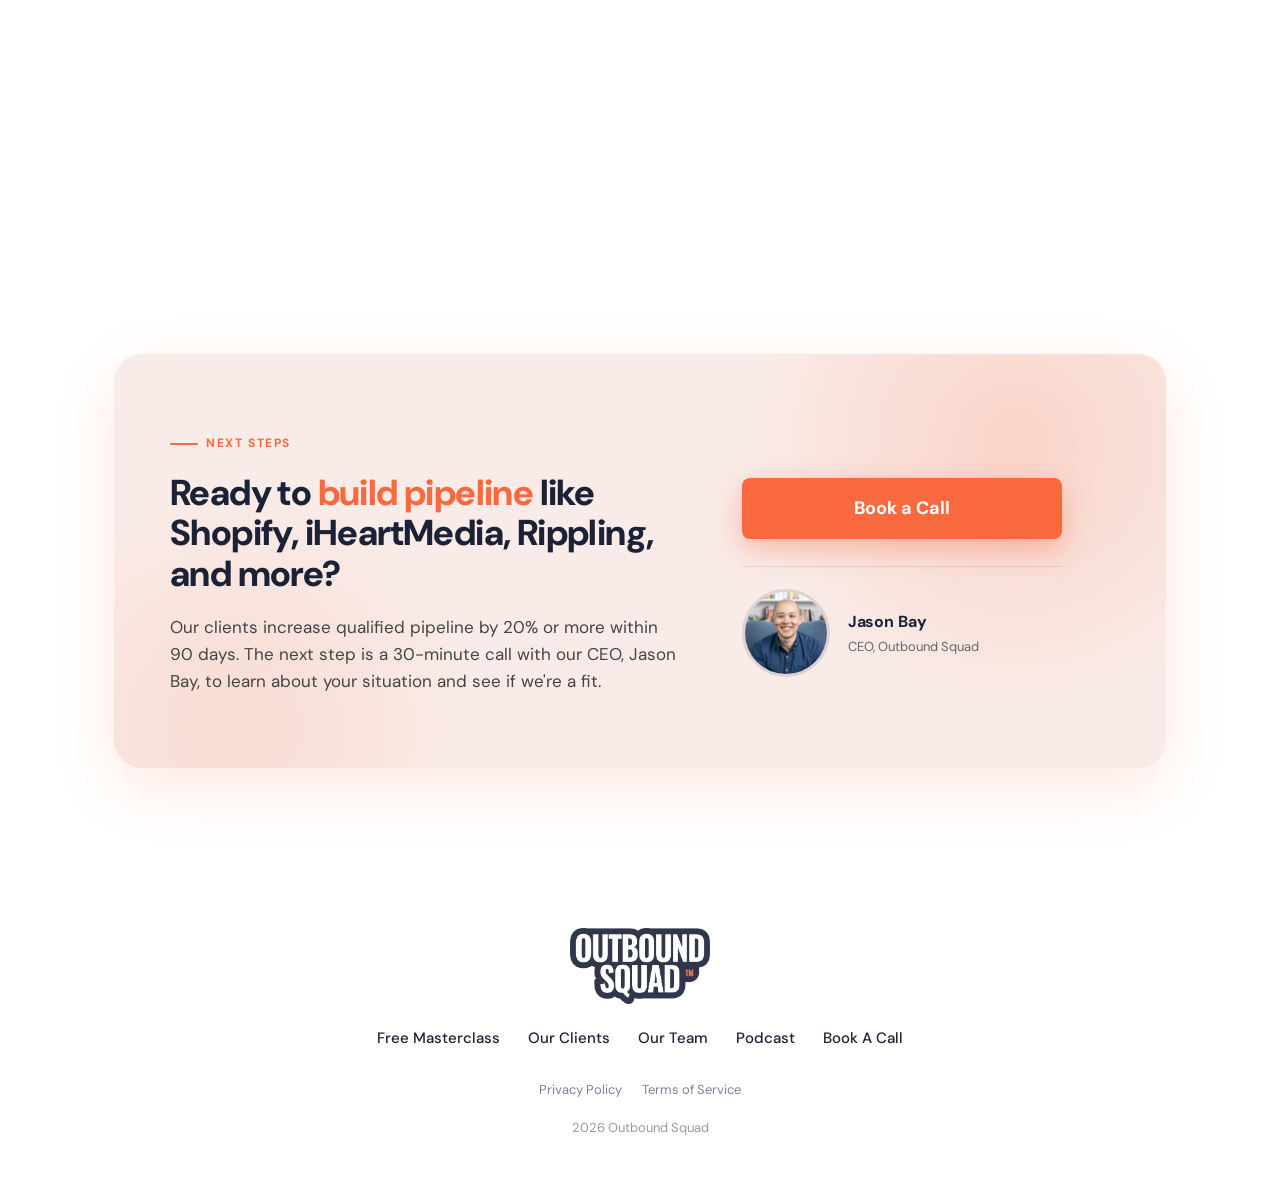
==== commit 88a5b786: "Slider: vertically center testimonial within fixed-height frame" ====
--- a/clients/index.html
+++ b/clients/index.html
@@ -1451,12 +1451,13 @@
     }
     .ts-slide {
       position: absolute;
-      top: 0; left: 0; right: 0;
+      top: 0; left: 0; right: 0; bottom: 0;
       display: flex;
       flex-direction: column;
       align-items: center;
-      justify-content: flex-start;
+      justify-content: center;
       width: 100%;
+      height: 100%;
       opacity: 0;
       visibility: hidden;
       pointer-events: none;
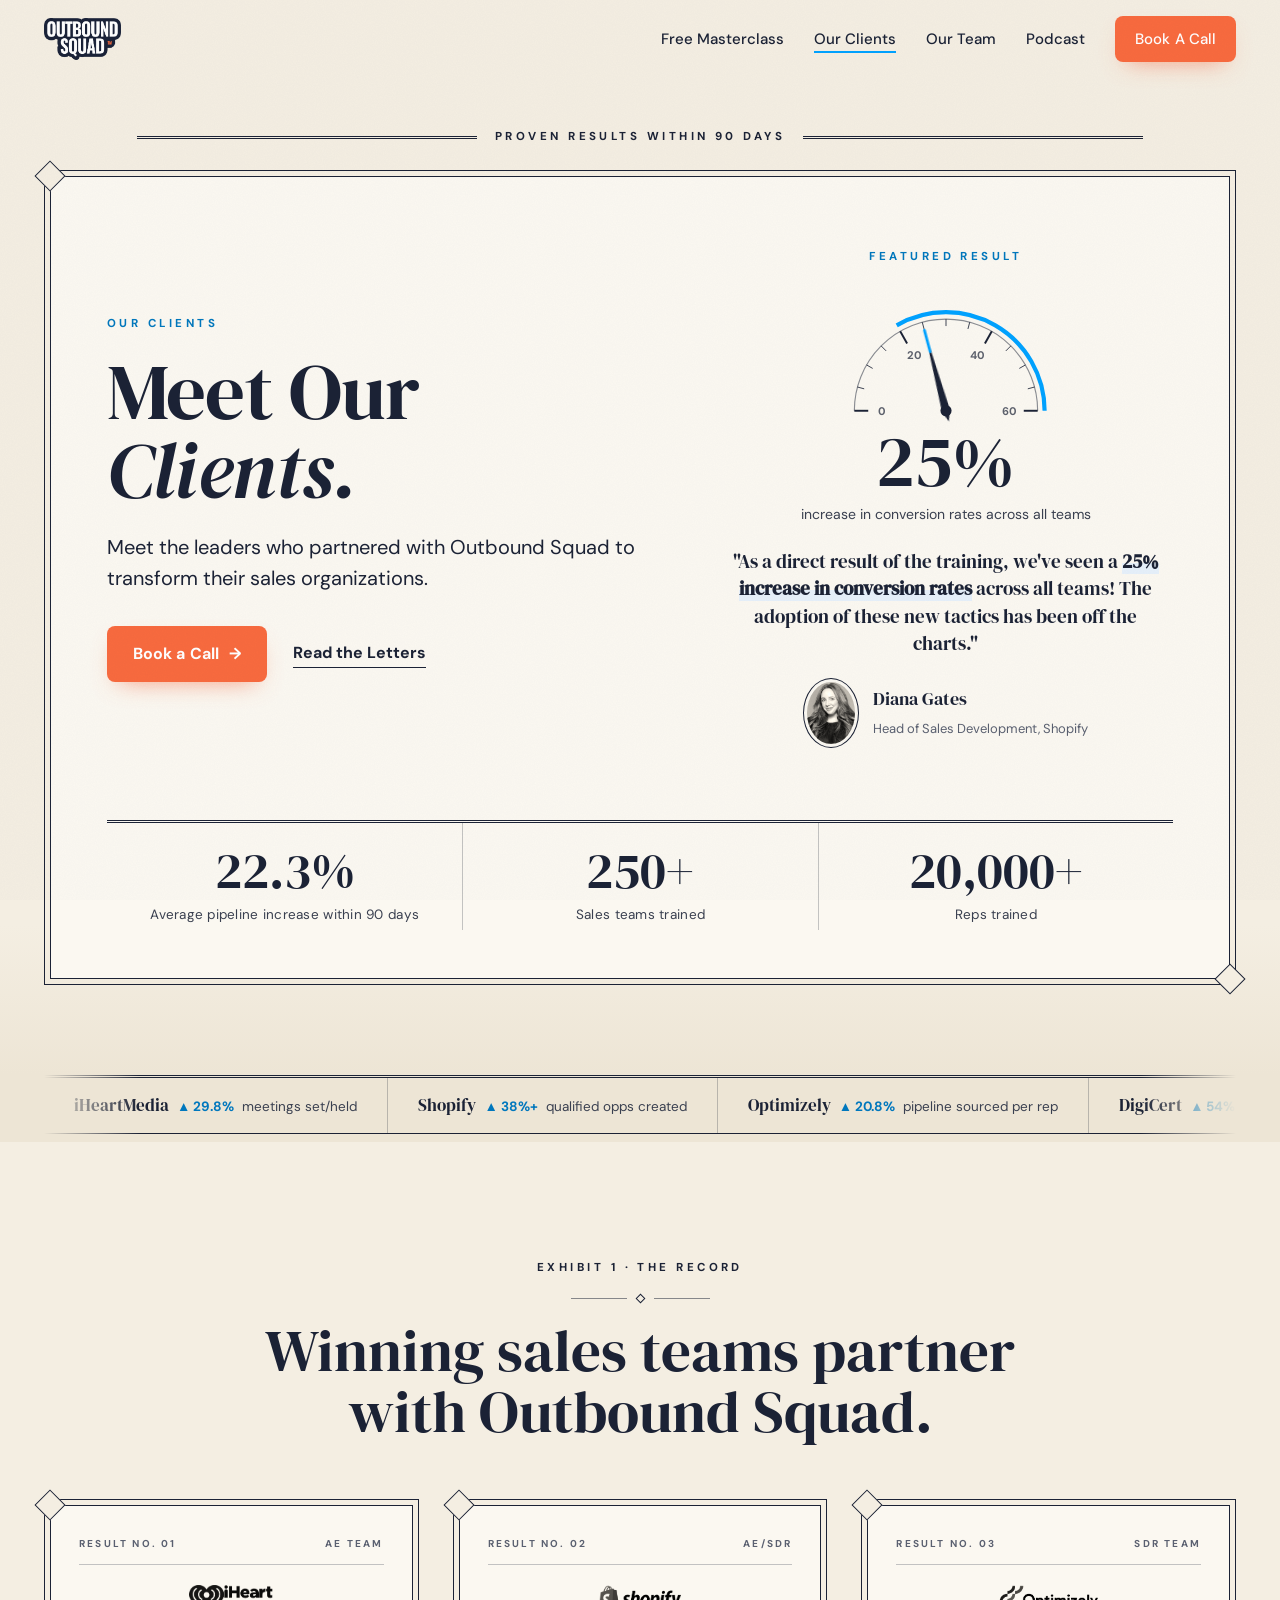
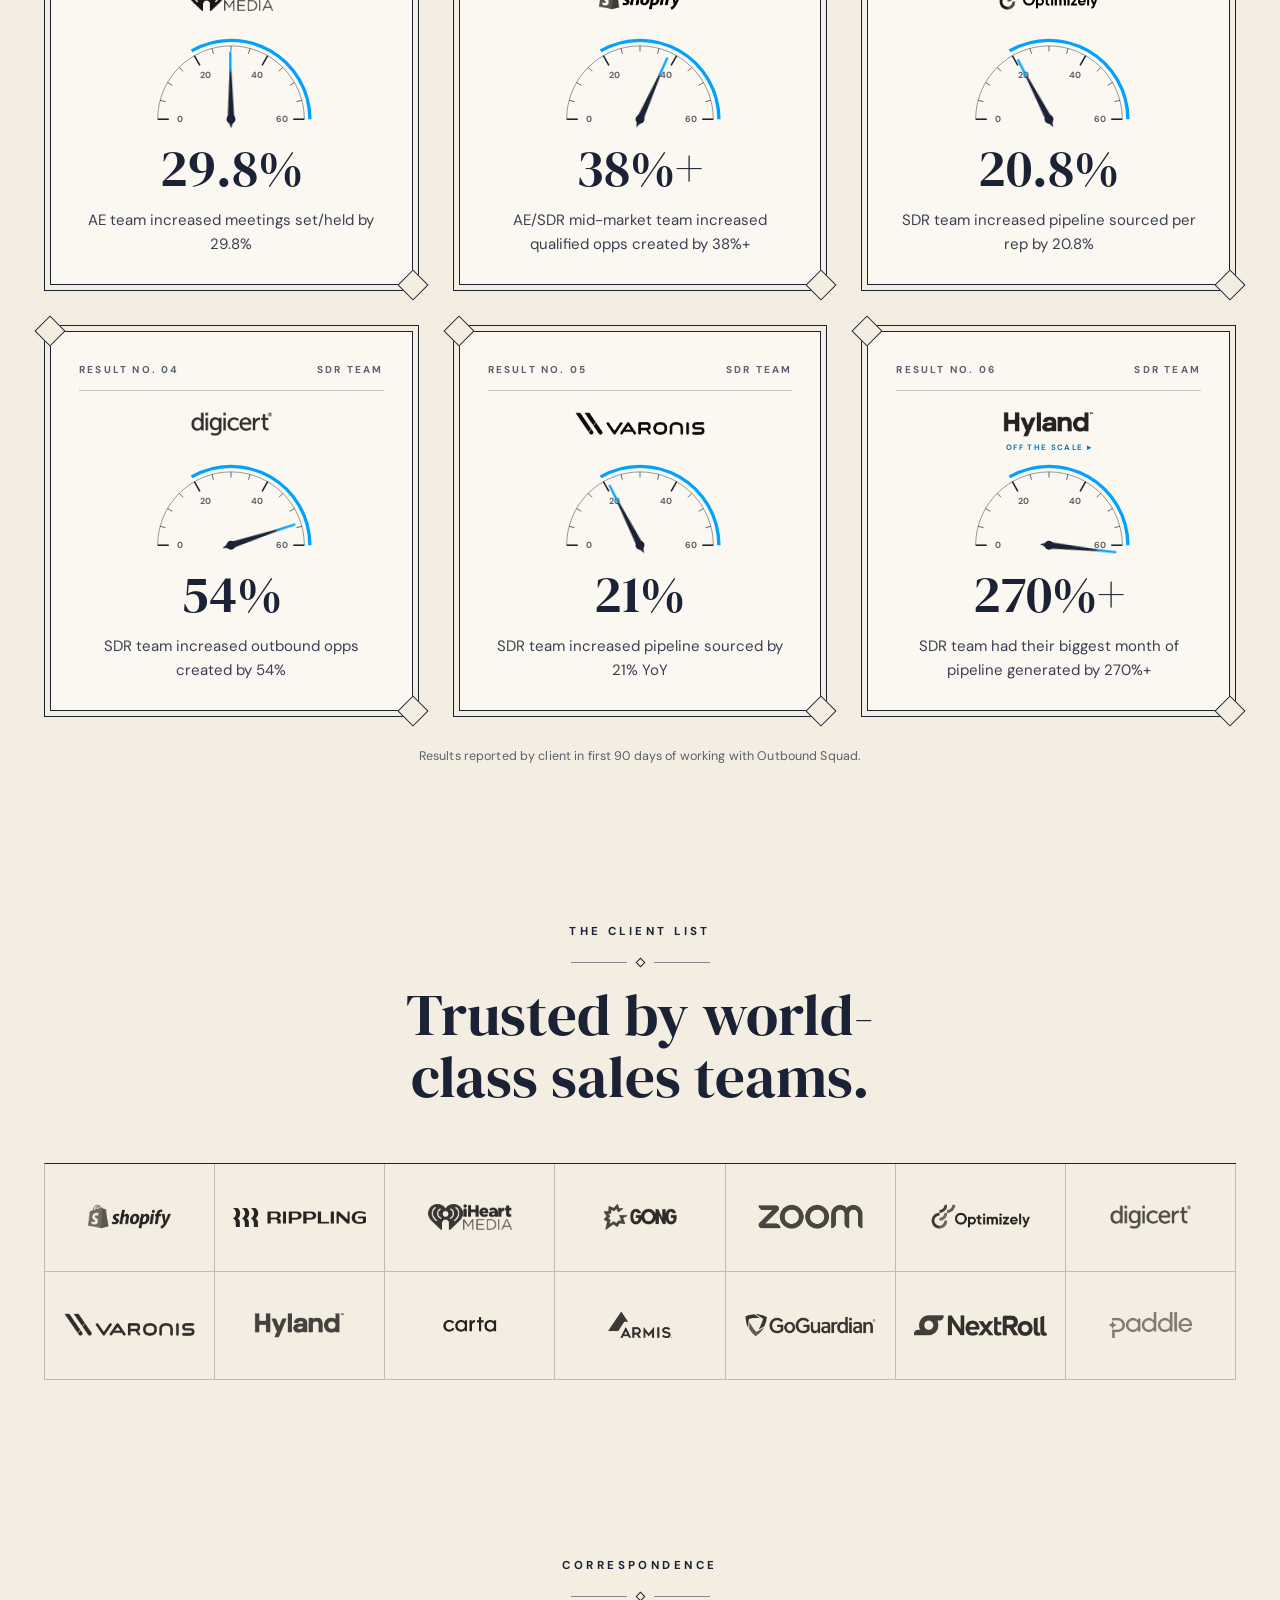
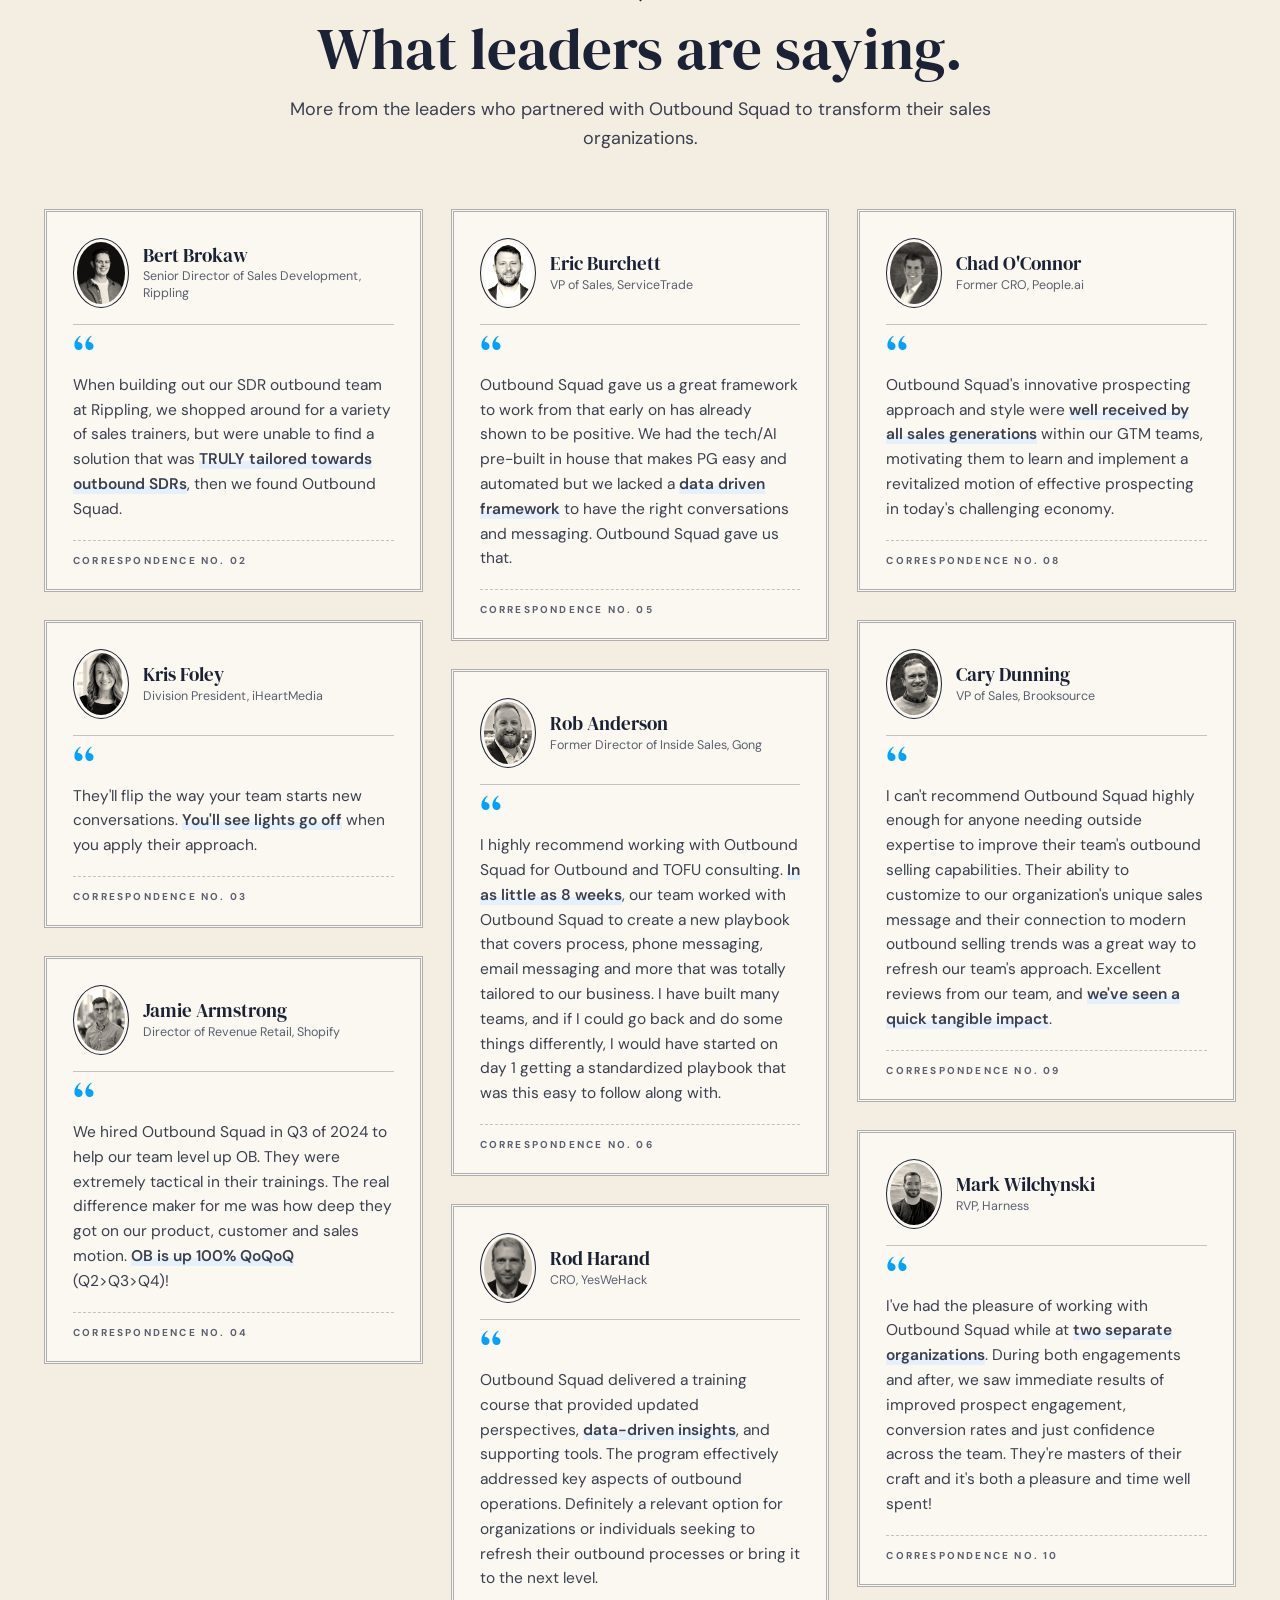
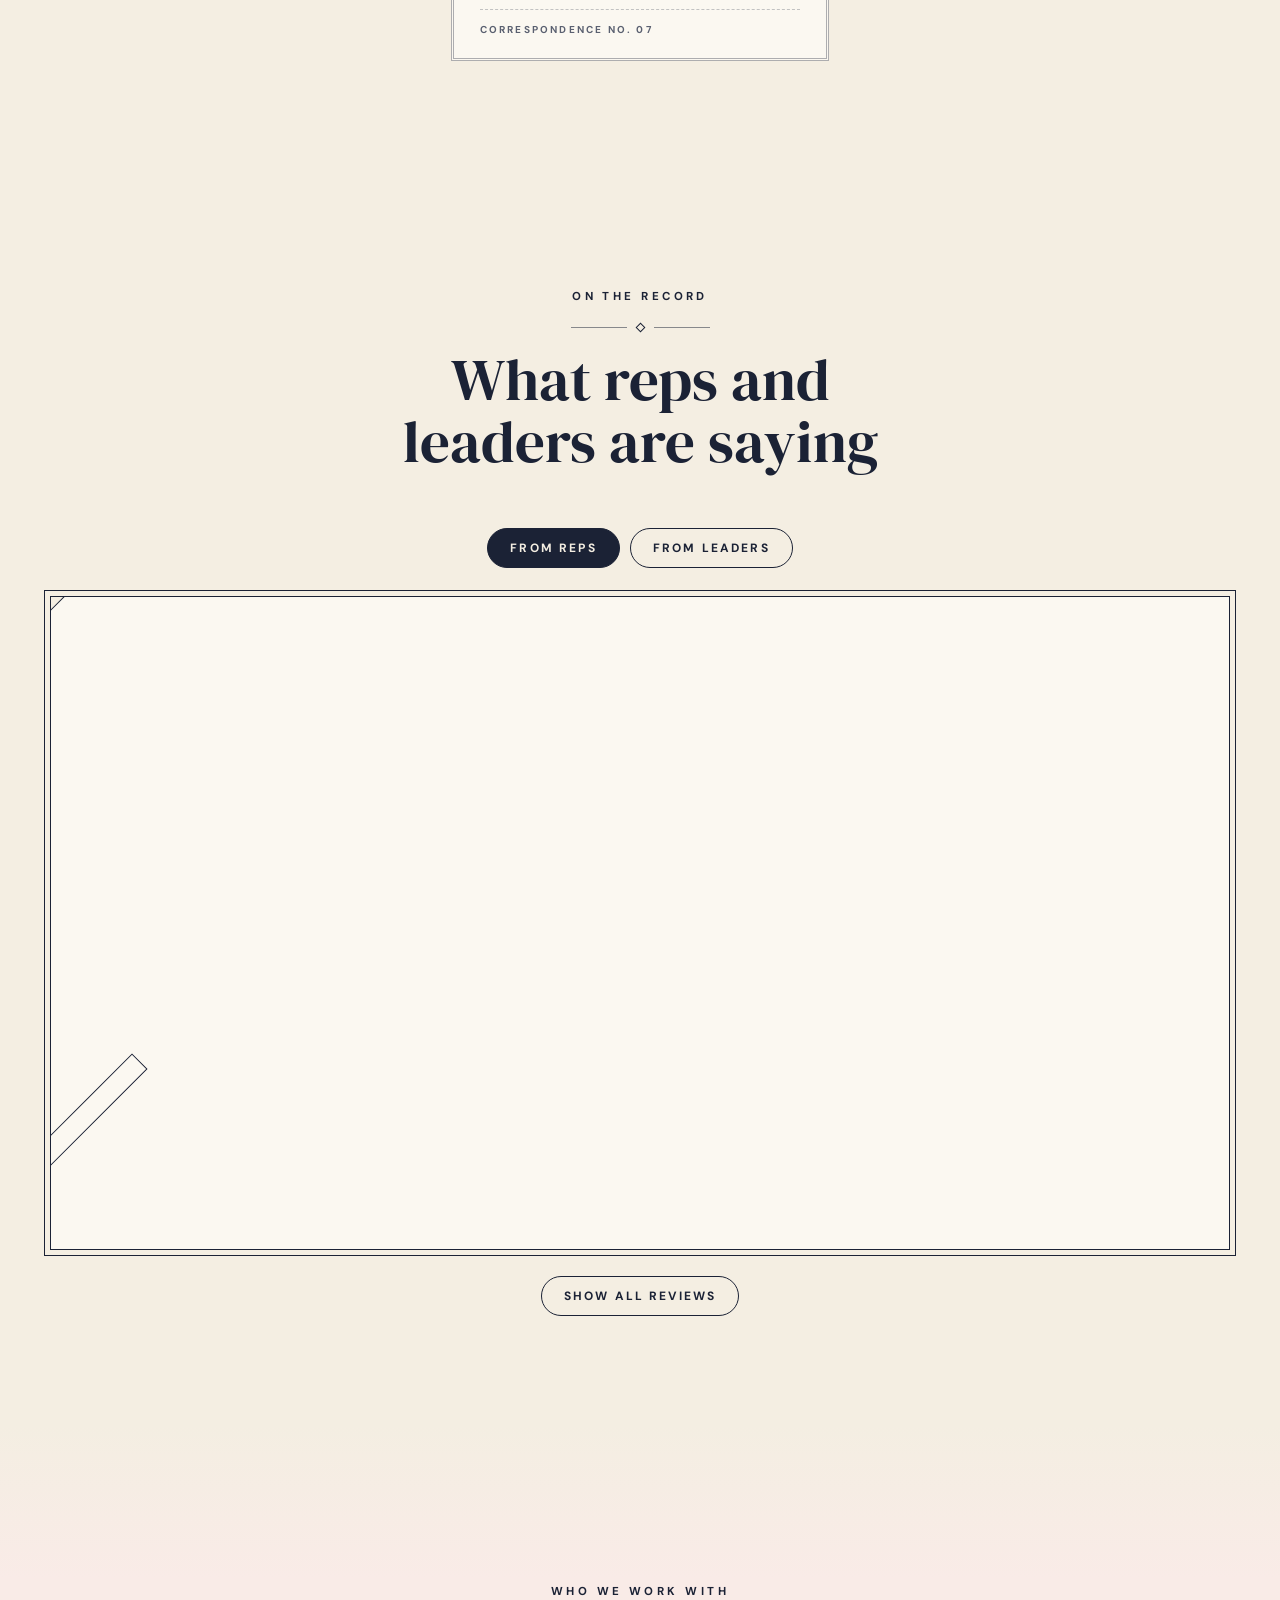
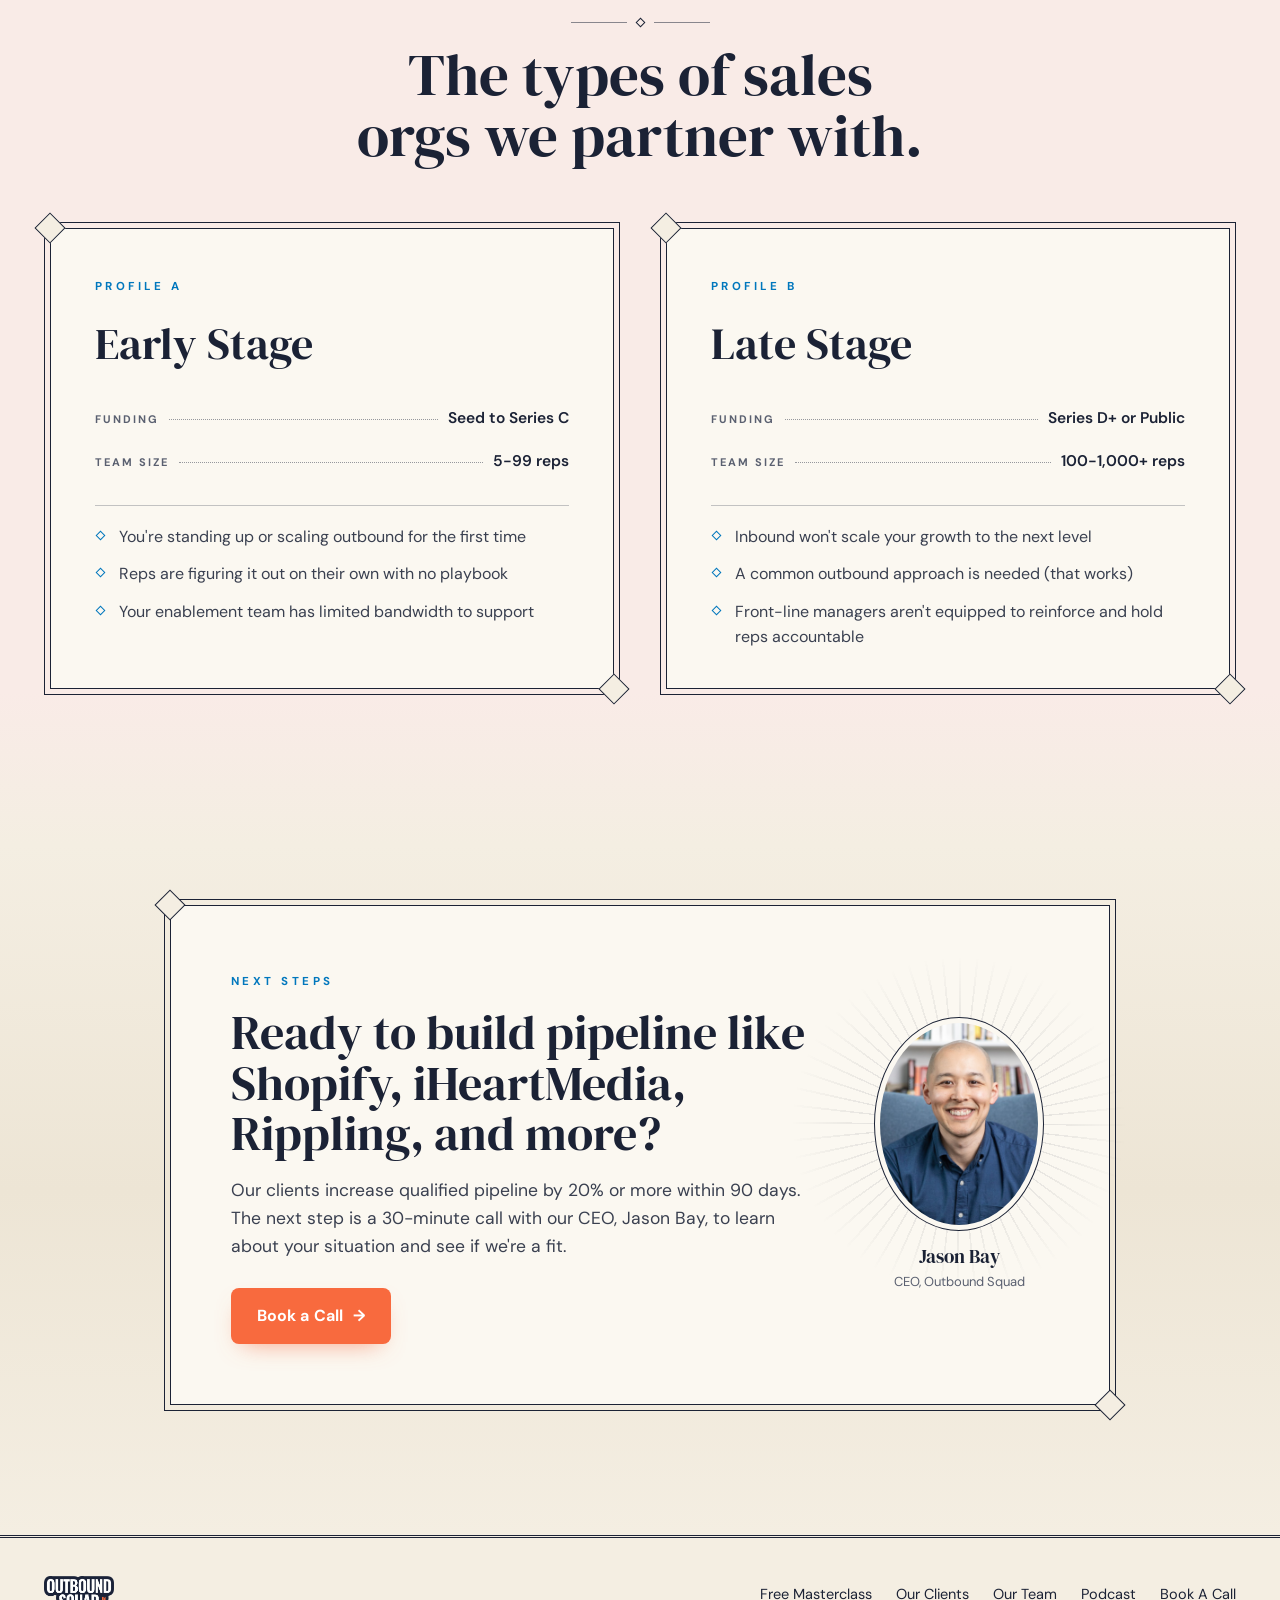
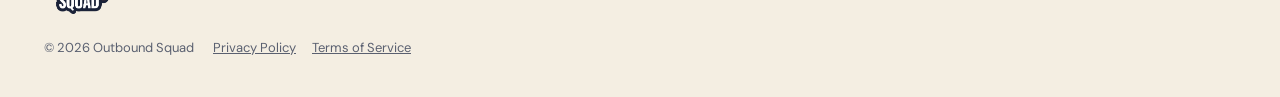
==== commit 705bd8e2: "Chronometer redesign: home, clients, team, contact (staging)" ====
--- a/clients/index.html
+++ b/clients/index.html
@@ -1,2162 +1,240 @@
 <!DOCTYPE html>
 <html lang="en">
 <head>
-  <meta charset="UTF-8">
-  <meta name="viewport" content="width=device-width, initial-scale=1.0">
-  <title>Our Clients | Outbound Squad</title>
-  <meta name="description" content="Meet the 250+ sales teams we've helped build pipeline that compounds.">
-
-  <!-- Favicon -->
-  <link rel="icon" type="image/png" href="../favicon.png">
-
-  <!-- Fonts -->
-  <link rel="preconnect" href="https://fonts.googleapis.com">
-  <link rel="preconnect" href="https://fonts.gstatic.com" crossorigin>
-  <link href="https://fonts.googleapis.com/css2?family=DM+Sans:wght@400;500;600;700;800&display=swap" rel="stylesheet">
-
-  <style>
-    /* ========================================
-       Outbound Squad - Our Clients
-       Matches homepage design system
-       ======================================== */
-
-    /* Reset & Base */
-    *, *::before, *::after {
-      box-sizing: border-box;
-      margin: 0;
-      padding: 0;
-    }
-
-    html {
-      scroll-behavior: smooth;
-      -webkit-font-smoothing: antialiased;
-      -moz-osx-font-smoothing: grayscale;
-      overflow-x: hidden;
-    }
-
-    body {
-      font-family: 'DM Sans', sans-serif;
-      font-weight: 400;
-      font-size: 17px;
-      line-height: 1.6;
-      color: #444444;
-      background: #FFFFFF;
-      overflow-x: hidden;
-    }
-
-    img { max-width: 100%; height: auto; display: block; }
-    a { color: #00A2FF; text-decoration: none; }
-
-    /* ========================================
-       v8 Polish Layer
-       ======================================== */
-    ::selection { background: rgba(248, 106, 62, 0.2); color: #1B2235; }
-
-    a:focus-visible, button:focus-visible, input:focus-visible, textarea:focus-visible, select:focus-visible {
-      outline: 2px solid #F86A3E;
-      outline-offset: 3px;
-      border-radius: 4px;
-    }
-
-    @media (prefers-reduced-motion: reduce) {
-      *, *::before, *::after {
-        animation-duration: 0.01ms !important;
-        animation-iteration-count: 1 !important;
-        transition-duration: 0.01ms !important;
-        scroll-behavior: auto !important;
-      }
-    }
-
-    .btn-orange, .btn { will-change: transform; }
-    .btn-orange:hover, a.btn-orange:hover { transform: translateY(-2px); box-shadow: 0 12px 28px rgba(248, 106, 62, 0.32); }
-    .btn-orange:active, a.btn-orange:active { transform: translateY(0); }
-
-    .client-result-card,
-    .why-card,
-    .step-card,
-    .pack-card,
-    .tm-card,
-    .case-card,
-    .ep-card {
-      transition: transform 0.35s cubic-bezier(0.16, 1, 0.3, 1), box-shadow 0.35s cubic-bezier(0.16, 1, 0.3, 1);
-      will-change: transform;
-    }
-    .client-result-card:hover,
-    .why-card:hover,
-    .step-card:hover,
-    .pack-card:hover,
-    .tm-card:hover,
-    .case-card:hover,
-    .ep-card:hover {
-      transform: translateY(-4px);
-      box-shadow: 0 18px 40px rgba(27, 34, 53, 0.10);
-    }
-
-    .client-result-card .client-company-logo img,
-    .case-card img {
-      transition: transform 0.4s cubic-bezier(0.16, 1, 0.3, 1), filter 0.3s ease;
-    }
-    .client-result-card:hover .client-company-logo img {
-      transform: scale(1.06);
-    }
-
-    @keyframes os-float {
-      0%, 100% { transform: translateY(0); }
-      50%      { transform: translateY(-3px); }
-    }
-    .hero-pill, .badge-pill, .ep-pill {
-      animation: os-float 4.5s ease-in-out infinite;
-    }
-
-    @keyframes os-numIn {
-      from { opacity: 0; transform: translateY(8px) scale(0.95); }
-      to   { opacity: 1; transform: translateY(0) scale(1); }
-    }
-    .reveal.visible .results-num,
-    .reveal.visible .stat-num {
-      animation: os-numIn 0.6s cubic-bezier(0.16, 1, 0.3, 1) both;
-    }
-
-
-    /* Scroll reveal */
-    .reveal {
-      opacity: 0;
-      transform: translateY(24px);
-      transition: opacity 0.6s cubic-bezier(0.16, 1, 0.3, 1), transform 0.6s cubic-bezier(0.16, 1, 0.3, 1);
-    }
-    .reveal.visible {
-      opacity: 1;
-      transform: translateY(0);
-    }
-
-    /* Layout */
-    .container {
-      max-width: 1100px;
-      margin: 0 auto;
-      padding: 0 24px;
-    }
-    .container-wide {
-      max-width: 1240px;
-      margin: 0 auto;
-      padding: 0 24px;
-    }
-    .container-xwide {
-      max-width: 1440px;
-      margin: 0 auto;
-      padding: 0 24px;
-    }
-    .text-center { text-align: center; }
-
-    /* Sections */
-    .section { padding: 96px 0; }
-    .section-white { background: #FFFFFF; }
-    .section-lightblue {
-      background: linear-gradient(180deg, #EAF1FA 0%, #E6F0FA 50%, #EAF1FA 100%);
-    }
-    .section-lightorange {
-      background: linear-gradient(180deg, #FCEFE9 0%, #FCEFE9 100%);
-    }
-    .bg-fade-white-to-blue { background: linear-gradient(180deg, #FFFFFF 0%, #EAF1FA 100%); }
-    .bg-fade-blue-to-white { background: linear-gradient(180deg, #EAF1FA 0%, #FFFFFF 100%); }
-    .bg-fade-white-to-orange { background: linear-gradient(180deg, #FFFFFF 0%, #FCEFE9 100%); }
-    .bg-fade-orange-to-white { background: linear-gradient(180deg, #FCEFE9 0%, #FFFFFF 100%); }
-
-    .section-headline {
-      font-size: 40px;
-      font-weight: 800;
-      color: #1B2235;
-      line-height: 1.15;
-      margin-bottom: 24px;
-      letter-spacing: -0.5px;
-    }
-
-    .section-sub {
-      font-size: 18px;
-      color: #666666;
-      margin-bottom: 40px;
-      line-height: 1.6;
-      max-width: 680px;
-      margin-left: auto;
-      margin-right: auto;
-    }
-
-    /* Buttons */
-    .btn {
-      display: inline-block;
-      font-family: 'DM Sans', sans-serif;
-      font-size: 17px;
-      font-weight: 700;
-      padding: 14px 28px;
-      border-radius: 8px;
-      border: none;
-      cursor: pointer;
-      text-decoration: none;
-      transition: background 0.2s ease, transform 0.15s ease, box-shadow 0.2s ease, color 0.2s ease, border-color 0.2s ease;
-    }
-    .btn:hover { transform: translateY(-2px); }
-    .btn:active { transform: translateY(0); }
-
-    .btn-orange {
-      background: #F86A3E;
-      color: #FFFFFF;
-      box-shadow: 0 4px 14px rgba(248, 106, 62, 0.3);
-    }
-    .btn-orange:hover {
-      background: #e55a2e;
-      box-shadow: 0 6px 20px rgba(248, 106, 62, 0.4);
-    }
-
-    .btn-lg { font-size: 18px; padding: 16px 36px; }
-    .btn-nav { font-size: 15px; padding: 10px 20px; }
-
-    .nav-cta .btn-orange,
-    .nav-cta a.btn-orange,
-    .nav-links .btn-orange {
-      color: #FFFFFF !important;
-    }
-    .nav-cta .btn-orange:hover,
-    .nav-cta a.btn-orange:hover,
-    .nav-links .btn-orange:hover {
-      color: #FFFFFF !important;
-    }
-
-    /* ========================================
-       NAVIGATION
-       ======================================== */
-    .nav {
-      position: fixed;
-      top: 0; left: 0; right: 0;
-      z-index: 100;
-      padding: 16px 0;
-      transition: background 0.3s ease, box-shadow 0.3s ease, padding 0.3s ease;
-    }
-
-    .nav.scrolled {
-      background: rgba(255, 255, 255, 0.95);
-      backdrop-filter: saturate(180%) blur(12px);
-      -webkit-backdrop-filter: saturate(180%) blur(12px);
-      box-shadow: 0 1px 0 rgba(27, 34, 53, 0.08);
-      padding: 10px 0;
-    }
-
-    .nav-inner {
-      display: flex;
-      align-items: center;
-      justify-content: space-between;
-      max-width: 1240px;
-      margin: 0 auto;
-      padding: 0 24px;
-    }
-
-    .nav-logo img { height: 48px; width: auto; }
-
-    .nav-links {
-      display: flex;
-      align-items: center;
-      gap: 32px;
-      list-style: none;
-    }
-
-    .nav-links a {
-      font-size: 15px;
-      font-weight: 500;
-      color: #1B2235;
-      transition: color 0.2s;
-    }
-    .nav-links a:hover { color: #00A2FF; }
-    .nav-links a.active { color: #00A2FF; font-weight: 700; }
-
-    .nav-cta { margin-left: 8px; }
-
-    .nav-toggle {
-      display: none;
-      background: none;
-      border: none;
-      cursor: pointer;
-      padding: 8px;
-      width: 40px;
-      height: 40px;
-      flex-direction: column;
-      justify-content: center;
-      gap: 5px;
-    }
-
-    .nav-toggle span {
-      display: block;
-      width: 22px;
-      height: 2px;
-      background: #1B2235;
-      border-radius: 2px;
-      transition: transform 0.3s, opacity 0.3s;
-    }
-
-    .nav-toggle.open span:nth-child(1) { transform: translateY(7px) rotate(45deg); }
-    .nav-toggle.open span:nth-child(2) { opacity: 0; }
-    .nav-toggle.open span:nth-child(3) { transform: translateY(-7px) rotate(-45deg); }
-
-    /* ========================================
-       HERO
-       ======================================== */
-    .hero {
-      background: linear-gradient(180deg, #E6F0FA 0%, #EAF1FA 35%, #F3F7FC 75%, #FFFFFF 100%);
-      padding: 160px 0 100px;
-      position: relative;
-      overflow: hidden;
-      text-align: center;
-    }
-
-    .hero-headline {
-      font-size: 52px;
-      font-weight: 800;
-      color: #1B2235;
-      line-height: 1.1;
-      margin-bottom: 24px;
-      letter-spacing: -1px;
-      max-width: 960px;
-      margin-left: auto;
-      margin-right: auto;
-    }
-
-    .hero-sub {
-      font-size: 19px;
-      color: #444444;
-      line-height: 1.6;
-      margin: 0 auto;
-      max-width: 720px;
-    }
-
-    /* ========================================
-       MARQUEE
-       ======================================== */
-    .marquee-wrap {
-      margin-top: 0;
-    }
-
-    .marquee-label {
-      font-size: 12px;
-      color: #7a8299;
-      text-align: center;
-      margin-bottom: 20px;
-      text-transform: uppercase;
-      letter-spacing: 1.5px;
-      font-weight: 600;
-    }
-
-    .marquee {
-      overflow: hidden;
-      position: relative;
-      mask-image: linear-gradient(90deg, transparent 0%, #000 10%, #000 90%, transparent 100%);
-      -webkit-mask-image: linear-gradient(90deg, transparent 0%, #000 10%, #000 90%, transparent 100%);
-    }
-
-    .marquee-track {
-      display: flex;
-      gap: 72px;
-      width: max-content;
-      animation: marquee-scroll 56s linear infinite;
-    }
-
-    .marquee-item {
-      display: inline-flex;
-      align-items: center;
-      justify-content: center;
-      flex-shrink: 0;
-      height: 48px;
-      background: transparent;
-    }
-
-    .marquee-item img {
-      height: 30px;
-      width: auto;
-      max-width: 160px;
-      object-fit: contain;
-      background: transparent;
-      mix-blend-mode: multiply;
-      filter: grayscale(1);
-      opacity: 0.8;
-      transition: filter 0.25s ease, opacity 0.25s ease;
-    }
-
-    .marquee-item:hover img {
-      filter: grayscale(0);
-      opacity: 1;
-    }
-
-    @keyframes marquee-scroll {
-      0%   { transform: translateX(0); }
-      100% { transform: translateX(-50%); }
-    }
-
-    /* ========================================
-       VIDEO INTERVIEWS
-       ======================================== */
-    .filter-tabs {
-      display: flex;
-      flex-wrap: wrap;
-      justify-content: center;
-      gap: 10px;
-      margin-bottom: 48px;
-    }
-
-    .filter-tab {
-      background: transparent;
-      color: #1B2235;
-      border: 2px solid #d0d6e2;
-      border-radius: 999px;
-      padding: 10px 22px;
-      font-family: 'DM Sans', sans-serif;
-      font-size: 15px;
-      font-weight: 600;
-      cursor: pointer;
-      transition: all 0.2s ease;
-    }
-
-    .filter-tab:hover {
-      border-color: #1B2235;
-    }
-
-    .filter-tab.active {
-      background: #1B2235;
-      color: #FFFFFF;
-      border-color: #1B2235;
-    }
-
-    .video-grid {
-      display: grid;
-      grid-template-columns: repeat(3, 1fr);
-      gap: 28px;
-    }
-
-    .video-card {
-      background: #FFFFFF;
-      border-radius: 16px;
-      overflow: hidden;
-      box-shadow: 0 2px 16px rgba(27, 34, 53, 0.06);
-      transition: transform 0.25s ease, box-shadow 0.25s ease, opacity 0.3s ease;
-      display: flex;
-      flex-direction: column;
-    }
-
-    .video-card:hover {
-      transform: translateY(-3px);
-      box-shadow: 0 8px 28px rgba(27, 34, 53, 0.12);
-    }
-
-    .video-card.hidden {
-      display: none;
-    }
-
-    .video-card.fade-in {
-      animation: fadeInUp 0.4s ease forwards;
-    }
-
-    @keyframes fadeInUp {
-      from { opacity: 0; transform: translateY(12px); }
-      to { opacity: 1; transform: translateY(0); }
-    }
-
-    .video-thumb {
-      position: relative;
-      aspect-ratio: 16 / 9;
-      background: linear-gradient(135deg, #2a324a 0%, #1B2235 100%);
-      display: flex;
-      align-items: center;
-      justify-content: center;
-      overflow: hidden;
-      text-decoration: none;
-      cursor: pointer;
-      border: none;
-      width: 100%;
-      padding: 0;
-      font: inherit;
-    }
-
-    .video-thumb img {
-      position: absolute;
-      inset: 0;
-      width: 100%;
-      height: 100%;
-      object-fit: cover;
-    }
-
-    .video-thumb::after {
-      content: "";
-      position: absolute;
-      inset: 0;
-      background: linear-gradient(180deg, rgba(27,34,53,0) 50%, rgba(27,34,53,0.25) 100%);
-      pointer-events: none;
-    }
-
-    .play-btn {
-      position: relative;
-      width: 64px;
-      height: 64px;
-      border-radius: 50%;
-      background: rgba(255, 255, 255, 0.95);
-      display: flex;
-      align-items: center;
-      justify-content: center;
-      box-shadow: 0 6px 22px rgba(0,0,0,0.3);
-      transition: transform 0.2s ease, background 0.2s ease;
-    }
-
-    .video-card:hover .play-btn {
-      transform: scale(1.08);
-      background: #F86A3E;
-    }
-
-    .play-btn svg {
-      transition: transform 0.2s ease;
-    }
-
-    .video-card:hover .play-btn svg path {
-      fill: #FFFFFF;
-    }
-
-    .video-body {
-      padding: 24px 24px 26px;
-      display: flex;
-      flex-direction: column;
-      flex: 1;
-    }
-
-    .video-name {
-      font-size: 18px;
-      font-weight: 700;
-      color: #1B2235;
-      margin-bottom: 6px;
-      line-height: 1.35;
-      letter-spacing: -0.2px;
-    }
-
-    .video-title {
-      font-size: 14px;
-      color: #7a8299;
-      line-height: 1.5;
-    }
-
-    .video-quote {
-      font-size: 15px;
-      font-style: italic;
-      color: #444444;
-      line-height: 1.55;
-      border-left: 3px solid #F86A3E;
-      padding-left: 14px;
-      margin-top: auto;
-    }
-
-    /* ========================================
-       VIDEO MODAL
-       ======================================== */
-    .video-modal {
-      position: fixed;
-      inset: 0;
-      z-index: 1000;
-      display: none;
-      align-items: center;
-      justify-content: center;
-      padding: 24px;
-      background: rgba(15, 20, 35, 0.85);
-      backdrop-filter: blur(6px);
-      -webkit-backdrop-filter: blur(6px);
-      opacity: 0;
-      transition: opacity 0.25s ease;
-    }
-
-    .video-modal.open {
-      display: flex;
-      opacity: 1;
-    }
-
-    .video-modal-stage {
-      position: relative;
-      width: 100%;
-      max-width: 1040px;
-    }
-
-    .video-modal-inner {
-      position: relative;
-      width: 100%;
-      aspect-ratio: 16 / 9;
-      background: #000;
-      border-radius: 14px;
-      overflow: hidden;
-      box-shadow: 0 20px 60px rgba(0, 0, 0, 0.5);
-    }
-
-    .video-modal-inner iframe {
-      position: absolute;
-      inset: 0;
-      width: 100%;
-      height: 100%;
-      border: 0;
-    }
-
-    .video-modal-close {
-      position: absolute;
-      top: -48px;
-      right: 0;
-      width: 40px;
-      height: 40px;
-      border-radius: 50%;
-      background: rgba(255, 255, 255, 0.15);
-      border: 1px solid rgba(255, 255, 255, 0.25);
-      color: #FFFFFF;
-      display: flex;
-      align-items: center;
-      justify-content: center;
-      cursor: pointer;
-      transition: background 0.2s, transform 0.2s;
-    }
-    .video-modal-close:hover {
-      background: rgba(255, 255, 255, 0.28);
-      transform: scale(1.05);
-    }
-
-    @media (max-width: 768px) {
-      .video-modal-close {
-        top: -44px;
-        width: 36px;
-        height: 36px;
-      }
-    }
-
-    /* ========================================
-       ICP SEGMENTS
-       ======================================== */
-    .icp-grid {
-      display: grid;
-      grid-template-columns: 1fr 1fr;
-      gap: 32px;
-      margin-top: 24px;
-    }
-
-    .icp-card {
-      background: #FFFFFF;
-      border-radius: 20px;
-      padding: 40px 36px;
-      box-shadow: 0 4px 24px rgba(27, 34, 53, 0.06);
-      border-top: 6px solid transparent;
-      display: flex;
-      flex-direction: column;
-      transition: transform 0.2s ease, box-shadow 0.2s ease;
-    }
-
-    .icp-card:hover {
-      transform: translateY(-3px);
-      box-shadow: 0 10px 32px rgba(27, 34, 53, 0.1);
-    }
-
-    .icp-card.scaling { border-top-color: #F86A3E; }
-    .icp-card.building { border-top-color: #00A2FF; }
-
-    .icp-title {
-      font-size: 28px;
-      font-weight: 800;
-      color: #1B2235;
-      letter-spacing: -0.4px;
-      margin-bottom: 8px;
-    }
-
-    .icp-subtitle {
-      font-size: 14px;
-      font-weight: 600;
-      color: #7a8299;
-      letter-spacing: 0.5px;
-      text-transform: uppercase;
-      margin-bottom: 24px;
-    }
-
-    .icp-bullets {
-      list-style: none;
-      margin-bottom: 28px;
-      flex: 1;
-    }
-
-    .icp-bullets li {
-      position: relative;
-      padding-left: 26px;
-      font-size: 16px;
-      color: #444444;
-      line-height: 1.55;
-      margin-bottom: 14px;
-    }
-
-    .icp-bullets li::before {
-      content: "";
-      position: absolute;
-      left: 0;
-      top: 9px;
-      width: 10px;
-      height: 10px;
-      border-radius: 50%;
-    }
-
-    .icp-card.scaling .icp-bullets li::before { background: #F86A3E; }
-    .icp-card.building .icp-bullets li::before { background: #00A2FF; }
-
-    .icp-logos {
-      display: flex;
-      flex-wrap: nowrap;
-      align-items: center;
-      justify-content: space-between;
-      gap: 16px;
-      padding: 22px 0 0;
-      border-top: 1px solid #EDF0F5;
-      margin-top: auto;
-    }
-
-    .icp-logo {
-      flex: 1 1 0;
-      display: inline-flex;
-      align-items: center;
-      justify-content: center;
-      height: 32px;
-      min-width: 0;
-    }
-
-    .icp-logo img {
-      height: 22px;
-      width: auto;
-      max-width: 100%;
-      max-height: 32px;
-      mix-blend-mode: multiply;
-      object-fit: contain;
-      filter: grayscale(1);
-      opacity: 0.75;
-      transition: filter 0.25s ease, opacity 0.25s ease;
-    }
-
-    .icp-card:hover .icp-logo img {
-      filter: grayscale(0);
-      opacity: 1;
-    }
-
-    .icp-logo[data-size="small"] img {
-      height: 18px;
-      max-width: 72px;
-    }
-
-    .icp-logo-img {
-      height: 24px;
-      width: auto;
-      object-fit: contain;
-      filter: grayscale(1);
-      opacity: 0.7;
-      transition: filter 0.2s, opacity 0.2s;
-    }
-    .icp-card:hover .icp-logo-img {
-      filter: grayscale(0);
-      opacity: 1;
-    }
-
-    .icp-stat {
-      margin-top: auto;
-      padding: 18px 20px;
-      border-radius: 12px;
-      font-size: 17px;
-      font-weight: 700;
-      line-height: 1.4;
-    }
-
-    .icp-card.scaling .icp-stat {
-      background: #FDF0EC;
-      color: #F86A3E;
-    }
-
-    .icp-card.building .icp-stat {
-      background: #E6F0FA;
-      color: #00A2FF;
-    }
-
-    /* ========================================
-       RESULTS STATS BAR + CLIENT RESULTS GRID
-       ======================================== */
-    .results-stats {
-      display: flex;
-      align-items: center;
-      justify-content: center;
-      flex-wrap: wrap;
-      gap: 0;
-      margin: 0 0 28px;
-    }
-
-    .results-stat {
-      display: flex;
-      flex-direction: column;
-      align-items: center;
-      text-align: center;
-      padding: 8px 40px;
-      background: transparent;
-      border-radius: 0;
-      box-shadow: none;
-      border-right: 1px solid #e2d5cf;
-    }
-
-    .results-stat:last-child {
-      border-right: none;
-    }
-
-    .results-num {
-      display: block;
-      font-size: 40px;
-      font-weight: 800;
-      color: #00A2FF;
-      line-height: 1.05;
-      letter-spacing: -1px;
-      margin-bottom: 4px;
-    }
-
-    .results-label {
-      display: block;
-      font-size: 13px;
-      color: #7a8299;
-      line-height: 1.4;
-      font-weight: 500;
-      max-width: 180px;
-    }
-
-    .client-results-grid {
-      display: grid;
-      grid-template-columns: repeat(3, 1fr);
-      gap: 24px;
-    }
-
-    @media (max-width: 960px) {
-      .client-results-grid {
-        grid-template-columns: repeat(2, 1fr);
-      }
-    }
-
-    @media (max-width: 640px) {
-      .client-results-grid {
-        grid-template-columns: 1fr;
-      }
-      .results-stats {
-        flex-direction: column;
-        gap: 20px;
-      }
-      .results-stat {
-        border-right: none;
-        border-bottom: 1px solid #e2d5cf;
-        padding: 12px 0;
-      }
-      .results-stat:last-child { border-bottom: none; }
-      .results-num { font-size: 36px; }
-    }
-
-    .client-result-card {
-      background: #FFFFFF;
-      border-radius: 16px;
-      padding: 32px 24px;
-      box-shadow: 0 2px 16px rgba(0, 0, 0, 0.06);
-      text-align: center;
-      transition: transform 0.2s, box-shadow 0.2s;
-    }
-
-    .client-result-card:hover {
-      transform: translateY(-3px);
-      box-shadow: 0 8px 24px rgba(0, 0, 0, 0.1);
-    }
-
-    .client-company-logo {
-      display: flex;
-      align-items: center;
-      justify-content: center;
-      height: 64px;
-      margin-bottom: 18px;
-      padding-bottom: 16px;
-      border-bottom: 1px solid #E5E7EB;
-      background: transparent;
-    }
-
-    .client-company-logo img {
-      max-height: 36px;
-      max-width: 140px;
-      width: auto;
-      height: auto;
-      object-fit: contain;
-      margin: 0 auto;
-      background: transparent;
-      mix-blend-mode: multiply;
-      filter: grayscale(1);
-      opacity: 0.9;
-      transition: filter 0.25s ease, opacity 0.25s ease;
-    }
-
-    .client-result-card:hover .client-company-logo img {
-      filter: grayscale(0);
-      opacity: 1;
-    }
-
-    .client-result-text {
-      font-size: 15px;
-      color: #444444;
-      line-height: 1.55;
-    }
-
-    .client-result-pct {
-      color: #00A2FF;
-      font-weight: 800;
-      font-size: 20px;
-      letter-spacing: -0.3px;
-    }
-
-    /* ========================================
-       CASE STUDY SLIDER
-       ======================================== */
-    .cs-slider {
-      position: relative;
-      max-width: 1100px;
-      margin: 32px auto 0;
-      padding: 0 60px;
-    }
-
-    .cs-viewport {
-      overflow: hidden;
-    }
-
-    .cs-track {
-      display: flex;
-      transition: transform 0.5s cubic-bezier(0.16, 1, 0.3, 1);
-      gap: 24px;
-    }
-
-    .cs-card {
-      flex: 0 0 calc(50% - 12px);
-      background: #FFFFFF;
-      border-radius: 18px;
-      padding: 40px 36px;
-      box-shadow: 0 4px 22px rgba(27, 34, 53, 0.07);
-      display: flex;
-      flex-direction: column;
-      justify-content: center;
-      text-align: center;
-      min-height: 240px;
-      transition: transform 0.2s ease, box-shadow 0.2s ease;
-    }
-
-    .cs-card:hover {
-      transform: translateY(-3px);
-      box-shadow: 0 10px 30px rgba(27, 34, 53, 0.12);
-    }
-
-    .cs-company {
-      font-size: 30px;
-      font-weight: 800;
-      color: #1B2235;
-      letter-spacing: -0.6px;
-      margin-bottom: 16px;
-      line-height: 1.1;
-    }
-
-    .cs-logo {
-      display: flex;
-      align-items: center;
-      justify-content: center;
-      height: 70px;
-      margin-bottom: 20px;
-    }
-
-    .cs-logo img {
-      max-width: 160px;
-      max-height: 56px;
-      width: auto;
-      mix-blend-mode: multiply;
-      height: auto;
-      object-fit: contain;
-      filter: grayscale(1);
-      opacity: 0.85;
-      transition: filter 0.25s ease, opacity 0.25s ease;
-    }
-
-    .cs-card:hover .cs-logo img {
-      filter: grayscale(0);
-      opacity: 1;
-    }
-
-    .cs-result {
-      font-size: 17px;
-      color: #444444;
-      line-height: 1.55;
-    }
-
-    .cs-arrow {
-      position: absolute;
-      top: 50%;
-      transform: translateY(-50%);
-      width: 44px;
-      height: 44px;
-      border-radius: 50%;
-      background: #FFFFFF;
-      border: 1px solid #e2d5cf;
-      color: #1B2235;
-      cursor: pointer;
-      display: flex;
-      align-items: center;
-      justify-content: center;
-      transition: background 0.2s, color 0.2s, border-color 0.2s;
-      z-index: 2;
-    }
-
-    .cs-arrow:hover {
-      background: #F86A3E;
-      border-color: #F86A3E;
-      color: #FFFFFF;
-    }
-
-    .cs-prev { left: 0; }
-    .cs-next { right: 0; }
-
-    .cs-dots {
-      display: flex;
-      justify-content: center;
-      gap: 8px;
-      margin-top: 28px;
-    }
-
-    .cs-dot {
-      width: 8px;
-      height: 8px;
-      border-radius: 50%;
-      background: #d4c5be;
-      border: none;
-      cursor: pointer;
-      padding: 0;
-      transition: background 0.2s, transform 0.2s;
-    }
-
-    .cs-dot:hover { background: #b39d93; }
-
-    .cs-dot.active {
-      background: #F86A3E;
-      transform: scale(1.25);
-    }
-
-    /* ========================================
-       TESTIMONIAL.TO EMBEDS
-       ======================================== */
-    .testimonial-embed {
-      max-width: 1440px;
-      margin: 0 auto;
-      display: none;
-    }
-    .testimonial-embed.active { display: block; }
-    .testimonial-embed + .testimonial-embed.active { margin-top: 32px; }
-
-    /* ========================================
-       REVIEWS (legacy kept for compatibility)
-       ======================================== */
-    .reviews-grid {
-      display: grid;
-      grid-template-columns: repeat(2, 1fr);
-      gap: 24px;
-    }
-
-    .review-card {
-      background: #FFFFFF;
-      border-radius: 16px;
-      padding: 36px 32px 32px;
-      box-shadow: 0 2px 16px rgba(27, 34, 53, 0.06);
-      position: relative;
-      transition: transform 0.25s ease, box-shadow 0.25s ease, opacity 0.3s ease;
-      display: flex;
-      flex-direction: column;
-    }
-
-    .review-card:hover {
-      transform: translateY(-3px);
-      box-shadow: 0 8px 28px rgba(27, 34, 53, 0.1);
-    }
-
-    .review-card.hidden { display: none; }
-
-    .review-card.fade-in {
-      animation: fadeInUp 0.4s ease forwards;
-    }
-
-    .review-quote-mark {
-      font-family: 'DM Sans', sans-serif;
-      font-size: 72px;
-      font-weight: 800;
-      color: #F9EBE7;
-      line-height: 1;
-      position: absolute;
-      top: 14px;
-      left: 22px;
-      z-index: 0;
-      user-select: none;
-    }
-
-    .review-text {
-      position: relative;
-      z-index: 1;
-      font-size: 16px;
-      color: #1B2235;
-      line-height: 1.6;
-      margin-bottom: 22px;
-      flex: 1;
-    }
-
-    .review-name {
-      font-size: 15px;
-      font-weight: 700;
-      color: #1B2235;
-    }
-
-    .review-role {
-      font-size: 14px;
-      color: #7a8299;
-      margin-top: 2px;
-    }
-
-    /* ========================================
-       FINAL CTA
-       ======================================== */
-    .final-cta { text-align: center; }
-    .final-cta .section-headline { margin-bottom: 16px; }
-    .final-cta .section-sub { margin-bottom: 32px; }
-    .final-cta-note {
-      font-size: 13px;
-      color: #7a8299;
-      margin-top: 16px;
-    }
-
-    /* ========================================
-       FOOTER
-       ======================================== */
-    .footer {
-      background: #FFFFFF;
-      padding: 48px 0 40px;
-
-    }
-
-    .footer-logo {
-      width: 140px;
-      margin: 0 auto 20px;
-      opacity: 0.9;
-    }
-
-    .footer-links {
-      display: flex;
-      justify-content: center;
-      flex-wrap: wrap;
-      gap: 8px 28px;
-      margin-bottom: 24px;
-      list-style: none;
-    }
-
-    .footer-links a {
-      font-size: 15px;
-      color: #1B2235;
-      font-weight: 500;
-      text-decoration: none;
-      transition: color 0.2s;
-    }
-
-    .footer-links a:hover { color: #00A2FF; text-decoration: underline; }
-
-    .footer-legal {
-      gap: 8px 20px;
-      margin-bottom: 16px;
-    }
-
-    .footer-legal a {
-      font-size: 13px;
-      color: #7a8299;
-      font-weight: 400;
-    }
-
-    .footer-legal a:hover {
-      color: #1B2235;
-      text-decoration: underline;
-    }
-
-    .footer-copy {
-      font-size: 13px;
-      color: #999999;
-      text-align: center;
-    }
-
-    /* ========================================
-       RESPONSIVE
-       ======================================== */
-    @media (max-width: 960px) {
-      .nav-links {
-        position: fixed;
-        top: 0;
-        right: 0;
-        height: 100vh;
-        width: min(320px, 85vw);
-        background: #FFFFFF;
-        flex-direction: column;
-        align-items: flex-start;
-        justify-content: flex-start;
-        padding: 84px 32px 32px;
-        gap: 20px;
-        box-shadow: -8px 0 32px rgba(0,0,0,0.1);
-        transform: translateX(100%);
-        transition: transform 0.3s cubic-bezier(0.16, 1, 0.3, 1);
-      }
-      .nav-links.open { transform: translateX(0); }
-      .nav-links a { font-size: 18px; }
-      .nav-cta { margin-left: 0; margin-top: 8px; }
-      .nav-toggle { display: flex; z-index: 110; }
-
-      .marquee-track { gap: 56px; }
-
-      .video-grid {
-        grid-template-columns: repeat(2, 1fr);
-      }
-
-      .icp-grid {
-        grid-template-columns: 1fr;
-      }
-
-      .cs-card {
-        flex: 0 0 100%;
-      }
-    }
-
-    @media (max-width: 768px) {
-      .section { padding: 64px 0; }
-
-      .hero { padding: 120px 0 72px; }
-      .hero-headline { font-size: 38px; letter-spacing: -0.6px; }
-      .hero-sub { font-size: 17px; }
-
-      .section-headline { font-size: 30px; }
-
-      .marquee-track { gap: 48px; }
-      .marquee-item img { height: 30px; }
-
-      .video-grid {
-        grid-template-columns: 1fr;
-        gap: 20px;
-      }
-
-      .icp-card {
-        padding: 32px 24px;
-      }
-
-      .icp-title { font-size: 24px; }
-
-      .icp-logos {
-        flex-wrap: wrap;
-        justify-content: flex-start;
-        gap: 14px 22px;
-      }
-      .icp-logo {
-        flex: 0 0 auto;
-      }
-      .icp-logo img { height: 24px; max-width: 100px; }
-
-      .reviews-grid {
-        grid-template-columns: 1fr;
-        gap: 16px;
-      }
-
-      .cs-slider { padding: 0 16px; }
-      .cs-card { padding: 32px 24px; min-height: auto; }
-      .cs-company { font-size: 24px; }
-      .cs-result { font-size: 15px; }
-
-      .cs-arrow {
-        width: 36px;
-        height: 36px;
-        top: auto;
-        bottom: -54px;
-        transform: none;
-      }
-
-      .cs-prev { left: calc(50% - 50px); }
-      .cs-next { right: calc(50% - 50px); }
-
-      .cs-dots { margin-top: 64px; }
-
-      .btn-lg { font-size: 16px; padding: 14px 28px; }
-    }
-
-    @media (max-width: 480px) {
-      .hero-headline { font-size: 30px; }
-      .section-headline { font-size: 26px; }
-      .filter-tab { font-size: 13px; padding: 8px 16px; }
-    }
-      /* ========================================
-       FINAL CTA (shared homepage style)
-       ======================================== */
-    .final-cta-section {
-      padding: 96px 0 112px;
-      background: #FFFFFF;
-    }
-
-    .final-cta-card {
-      position: relative;
-      max-width: 1080px;
-      margin: 0 auto;
-      padding: 72px 56px;
-      border-radius: 28px;
-      background: #F9EBE7;
-      overflow: hidden;
-      color: #1B2235;
-      box-shadow: 0 20px 60px rgba(248, 106, 62, 0.15);
-    }
-
-    .final-cta-card::before {
-      content: "";
-      position: absolute;
-      top: -180px;
-      right: -120px;
-      width: 540px;
-      height: 540px;
-      background: radial-gradient(circle, rgba(248, 106, 62, 0.18) 0%, rgba(248, 106, 62, 0) 70%);
-      pointer-events: none;
-    }
-
-    .final-cta-card::after {
-      content: "";
-      position: absolute;
-      bottom: -200px;
-      left: -120px;
-      width: 480px;
-      height: 480px;
-      background: radial-gradient(circle, rgba(248, 106, 62, 0.12) 0%, rgba(248, 106, 62, 0) 70%);
-      pointer-events: none;
-    }
-
-    .final-cta-inner {
-      position: relative;
-      z-index: 1;
-      display: grid;
-      grid-template-columns: 1.4fr 1fr;
-      gap: 56px;
-      align-items: start;
-    }
-
-    .final-cta-eyebrow {
-      display: inline-flex;
-      align-items: center;
-      gap: 8px;
-      font-size: 12px;
-      font-weight: 700;
-      letter-spacing: 1.6px;
-      text-transform: uppercase;
-      color: #F86A3E;
-      margin-bottom: 20px;
-    }
-
-    .final-cta-eyebrow::before {
-      content: "";
-      width: 28px;
-      height: 2px;
-      background: #F86A3E;
-      border-radius: 2px;
-    }
-
-    .final-cta-headline {
-      font-size: 36px;
-      font-weight: 800;
-      color: #1B2235;
-      line-height: 1.12;
-      letter-spacing: -0.6px;
-      margin: 0 0 20px;
-    }
-
-    .final-cta-headline .accent {
-      color: #F86A3E;
-    }
-
-    .final-cta-sub {
-      font-size: 17px;
-      line-height: 1.6;
-      color: #444444;
-      margin: 0;
-    }
-
-    .final-cta-side {
-      display: flex;
-      flex-direction: column;
-      gap: 24px;
-      align-items: flex-start;
-      padding-top: 52px;
-    }
-
-    .final-cta-side .btn {
-      width: 100%;
-      max-width: 320px;
-      justify-content: center;
-      text-align: center;
-      box-shadow: 0 10px 28px rgba(248, 106, 62, 0.4);
-    }
-
-    .final-cta-host {
-      display: flex;
-      align-items: center;
-      gap: 18px;
-      padding-top: 22px;
-      margin-top: 4px;
-      border-top: 1px solid rgba(27, 34, 53, 0.1);
-      width: 100%;
-      max-width: 320px;
-    }
-
-    .final-cta-host img {
-      width: 88px;
-      height: 88px;
-      border-radius: 50%;
-      object-fit: cover;
-      border: 3px solid rgba(27, 34, 53, 0.12);
-      flex-shrink: 0;
-    }
-
-    .final-cta-host-name {
-      font-size: 16px;
-      font-weight: 700;
-      color: #1B2235;
-      letter-spacing: -0.1px;
-    }
-
-    .final-cta-host-role {
-      font-size: 13px;
-      color: #666666;
-      margin-top: 3px;
-    }
-
-    @media (max-width: 900px) {
-      .final-cta-section { padding: 64px 0 80px; }
-      .final-cta-card { padding: 48px 28px; border-radius: 22px; }
-      .final-cta-inner { grid-template-columns: 1fr; gap: 36px; }
-      .final-cta-headline { font-size: 26px; }
-      .final-cta-side { padding-top: 0; }
-      .final-cta-side .btn { max-width: 100%; }
-      .final-cta-host { max-width: 100%; }
-    }
-
-    /* ========================================
-       HERO TESTIMONIAL SLIDER
-       ======================================== */
-    .testimonial-slider {
-      position: relative;
-      max-width: 760px;
-      margin: 0 auto;
-      background: #FFFFFF;
-      border-radius: 20px;
-      box-shadow: 0 4px 28px rgba(27, 34, 53, 0.08);
-      padding: 32px 72px 20px;
-      text-align: center;
-    }
-    .ts-track {
-      position: relative;
-      display: block;
-    }
-    .ts-slide {
-      position: absolute;
-      top: 0; left: 0; right: 0; bottom: 0;
-      display: flex;
-      flex-direction: column;
-      align-items: center;
-      justify-content: center;
-      width: 100%;
-      height: 100%;
-      opacity: 0;
-      visibility: hidden;
-      pointer-events: none;
-      transition: opacity 0.4s ease;
-    }
-    .ts-slide.active {
-      opacity: 1;
-      visibility: visible;
-      pointer-events: auto;
-      animation: ts-fade 0.5s ease;
-    }
-    @keyframes ts-fade {
-      from { opacity: 0; transform: translateY(8px); }
-      to { opacity: 1; transform: translateY(0); }
-    }
-    .ts-photo {
-      width: 100px;
-      height: 100px;
-      border-radius: 50%;
-      object-fit: cover;
-      margin-bottom: 20px;
-      box-shadow: 0 4px 14px rgba(27, 34, 53, 0.12);
-    }
-    .ts-quote {
-      font-size: 18px;
-      font-style: italic;
-      color: #1B2235;
-      line-height: 1.55;
-      max-width: 560px;
-      margin: 0 auto 18px;
-    }
-    .ts-name {
-      font-size: 16px;
-      font-weight: 700;
-      color: #1B2235;
-      margin-bottom: 2px;
-    }
-    .ts-role {
-      font-size: 14px;
-      color: #7a8299;
-    }
-    .ts-arrow {
-      position: absolute;
-      top: 50%;
-      transform: translateY(-50%);
-      width: 40px;
-      height: 40px;
-      border-radius: 50%;
-      background: #FFFFFF;
-      border: 1px solid #e2e6ee;
-      color: #1B2235;
-      cursor: pointer;
-      display: flex;
-      align-items: center;
-      justify-content: center;
-      transition: background 0.2s, color 0.2s, border-color 0.2s, transform 0.15s;
-      z-index: 2;
-    }
-    .ts-arrow:hover {
-      background: #F86A3E;
-      border-color: #F86A3E;
-      color: #FFFFFF;
-    }
-    .ts-prev { left: 16px; }
-    .ts-next { right: 16px; }
-    .ts-dots {
-      display: flex;
-      justify-content: center;
-      gap: 8px;
-      margin-top: 20px;
-    }
-    .ts-dot {
-      width: 8px;
-      height: 8px;
-      border-radius: 50%;
-      background: #d0d6e2;
-      border: none;
-      cursor: pointer;
-      padding: 0;
-      transition: background 0.2s, transform 0.2s;
-    }
-    .ts-dot:hover { background: #9aa3b7; }
-    .ts-dot.active {
-      background: #F86A3E;
-      transform: scale(1.25);
-    }
-    @media (max-width: 768px) {
-      .testimonial-slider {
-        padding: 32px 24px 24px;
-      }
-      .ts-quote { font-size: 16px; }
-      .ts-arrow {
-        width: 34px;
-        height: 34px;
-      }
-      .ts-prev { left: 6px; }
-      .ts-next { right: 6px; }
-    }
-</style>
+<meta charset="UTF-8">
+<meta name="viewport" content="width=device-width, initial-scale=1.0">
+<title>Our Clients | Outbound Squad</title>
+<meta name="description" content="Meet the 250+ sales teams we've helped build pipeline that compounds.">
+<link rel="icon" type="image/png" href="/favicon.png">
+<link rel="preconnect" href="https://fonts.googleapis.com">
+<link rel="preconnect" href="https://fonts.gstatic.com" crossorigin>
+<link href="https://fonts.googleapis.com/css2?family=DM+Sans:ital,opsz,wght@0,9..40,400;0,9..40,500;0,9..40,600;0,9..40,700;0,9..40,800;1,9..40,400&family=DM+Serif+Display:ital@0;1&display=swap" rel="stylesheet">
+<link rel="stylesheet" href="/assets/site/base.css">
+<link rel="stylesheet" href="/assets/site/theme.css">
+<!-- Magellan AI tracking pixel (iHeartMedia radio + podcast attribution) -->
+<script>
+  (function(w, d, n){
+      if (w.MAI) return;
+      w.MAI = w.MAI || {emit: function() {(w.MAI.q = w.MAI.q || []).push(arguments);}};
+      var e = d.createElement(n);
+      e.async = 1;
+      e.src = 'https://cdn.mgln.ai/pixel.min.js';
+      var s = d.getElementsByTagName(n)[0];
+      s.parentNode.insertBefore(e, s);
+  })(window, document, 'script');
+  MAI.emit('conf', '019e46ce8ab271c392fbd39cb44a87c6');
+  MAI.emit('view');
+</script>
 </head>
 <body>
-
-  <!-- ========================================
-       NAVIGATION
-       ======================================== -->
-  <nav class="nav" id="nav">
-    <div class="nav-inner">
-      <a href="/" class="nav-logo" aria-label="Outbound Squad home">
-        <img src="../logo.png" alt="Outbound Squad">
-      </a>
-
-      <button class="nav-toggle" id="navToggle" aria-label="Toggle menu" aria-expanded="false">
-        <span></span><span></span><span></span>
-      </button>
-
-      <ul class="nav-links" id="navLinks">
-        <li><a href="https://masterclass.outboundsquad.com" target="_blank">Free Masterclass</a></li>
-        <li><a href="/clients/" class="active">Our Clients</a></li>
-        <li><a href="/our-team/">Our Team</a></li>
-        <li><a href="/podcast/">Podcast</a></li>
-        <li class="nav-cta"><a href="/contact/" class="btn btn-orange btn-nav">Book A Call</a></li>
-      </ul>
-    </div>
-  </nav>
-
-  <!-- ========================================
-       1. HERO
-       ======================================== -->
-  <section class="hero">
-    <div class="container">
-      <h1 class="hero-headline">Meet Our Clients</h1>
-      <p class="hero-sub">Meet the leaders who partnered with Outbound Squad to transform their sales organizations.</p>
-    </div>
-  </section>
-
-  <!-- ========================================
-       1B. HERO TESTIMONIAL SLIDER
-       ======================================== -->
-  <section class="section" style="background: #FFFFFF; padding: 0 0 64px;">
-    <div class="container">
-      <div class="testimonial-slider reveal" id="testimonialSlider" aria-roledescription="carousel" aria-label="Client testimonials">
-        <button class="ts-arrow ts-prev" aria-label="Previous testimonial" type="button">
-          <svg width="20" height="20" viewBox="0 0 24 24" fill="none" aria-hidden="true"><path d="M15 18l-6-6 6-6" stroke="currentColor" stroke-width="2.2" stroke-linecap="round" stroke-linejoin="round"/></svg>
-        </button>
-        <div class="ts-track">
-          <div class="ts-slide active">
-            <img class="ts-photo" src="../headshots/diana-gates.jpg" alt="Diana Gates" width="100" height="100">
-            <p class="ts-quote">"As a direct result of the training, we've seen a 25% increase in conversion rates across all teams! The adoption of these new tactics has been off the charts."</p>
-            <p class="ts-name">Diana Gates</p>
-            <p class="ts-role">Head of Sales Development, Shopify</p>
+<header class="nav">
+  <div class="nav-inner">
+    <a class="nav-logo" href="/" aria-label="Outbound Squad home"><img src="/assets/site/logo.png" alt="Outbound Squad"></a>
+    <button class="nav-toggle" aria-label="Open menu" aria-expanded="false"><span></span><span></span><span></span></button>
+    <ul class="nav-links">
+      <li><a href="https://masterclass.outboundsquad.com/">Free Masterclass</a></li>
+      <li><a href="/clients/" class="is-current" aria-current="page">Our Clients</a></li>
+      <li><a href="/our-team/">Our Team</a></li>
+      <li><a href="/podcast/">Podcast</a></li>
+      <li><a class="btn btn-primary" href="/contact/">Book A Call</a></li>
+    </ul>
+  </div>
+</header>
+
+<main id="top">
+  <section class="front front-inner">
+    <div class="container-wide">
+      <div class="masthead"><div class="rule"><span class="caps">Proven results within 90 days</span></div></div>
+      <div class="deco reveal">
+        <div class="ad">
+          <div><span class="caps blue">Our clients</span>
+            <h1>Meet Our <span class="it">Clients.</span></h1>
+            <p class="dek">Meet the leaders who partnered with Outbound Squad to transform their sales organizations.</p>
+            <div class="ad-ctas"><a class="btn btn-primary" href="/contact/">Book a Call <span class="arrow">&rarr;</span></a><a class="text-link" href="#correspondence">Read the Letters</a></div></div>
+          <div class="hero-side"><figure class="feature-quote">
+              <span class="caps blue">Featured result</span>
+              <svg class="mini big" viewBox="0 0 180 100" aria-hidden="true"><path d="M24.0,92.0 A66,66 0 0 1 156.0,92.0" fill="none" stroke="#1B2235" stroke-width="0.8" opacity="0.5"/><path d="M54.5,30.5 A71,71 0 0 1 161.0,92.0" fill="none" stroke="#00A2FF" stroke-width="3"/><line x1="24.0" y1="92.0" x2="34.0" y2="92.0" stroke="#1B2235" stroke-width="1.4"/><text x="44.0" y="92.0" font-family="DM Sans, sans-serif" font-weight="700" font-size="8" fill="#1B2235" text-anchor="middle" dominant-baseline="central" opacity="0.7">0</text><line x1="26.2" y1="74.9" x2="31.1" y2="76.2" stroke="#1B2235" stroke-width="0.6"/><line x1="32.8" y1="59.0" x2="37.2" y2="61.5" stroke="#1B2235" stroke-width="0.6"/><line x1="43.3" y1="45.3" x2="46.9" y2="48.9" stroke="#1B2235" stroke-width="0.6"/><line x1="57.0" y1="34.8" x2="62.0" y2="43.5" stroke="#1B2235" stroke-width="1.4"/><text x="67.0" y="52.2" font-family="DM Sans, sans-serif" font-weight="700" font-size="8" fill="#1B2235" text-anchor="middle" dominant-baseline="central" opacity="0.7">20</text><line x1="72.9" y1="28.2" x2="74.2" y2="33.1" stroke="#1B2235" stroke-width="0.6"/><line x1="90.0" y1="26.0" x2="90.0" y2="31.0" stroke="#1B2235" stroke-width="0.6"/><line x1="107.1" y1="28.2" x2="105.8" y2="33.1" stroke="#1B2235" stroke-width="0.6"/><line x1="123.0" y1="34.8" x2="118.0" y2="43.5" stroke="#1B2235" stroke-width="1.4"/><text x="113.0" y="52.2" font-family="DM Sans, sans-serif" font-weight="700" font-size="8" fill="#1B2235" text-anchor="middle" dominant-baseline="central" opacity="0.7">40</text><line x1="136.7" y1="45.3" x2="133.1" y2="48.9" stroke="#1B2235" stroke-width="0.6"/><line x1="147.2" y1="59.0" x2="142.8" y2="61.5" stroke="#1B2235" stroke-width="0.6"/><line x1="153.8" y1="74.9" x2="148.9" y2="76.2" stroke="#1B2235" stroke-width="0.6"/><line x1="156.0" y1="92.0" x2="146.0" y2="92.0" stroke="#1B2235" stroke-width="1.4"/><text x="136.0" y="92.0" font-family="DM Sans, sans-serif" font-weight="700" font-size="8" fill="#1B2235" text-anchor="middle" dominant-baseline="central" opacity="0.7">60</text><g class="needle" style="--from:-90deg;--to:-15.0deg;transform-origin:90px 92px"><polygon points="90,32 93,92 90,100 87,92" fill="#1B2235"/><line x1="90" y1="32" x2="90" y2="48" stroke="#00A2FF" stroke-width="2" stroke-linecap="round"/></g><circle cx="90" cy="92" r="4" fill="#1B2235"/></svg>
+              <div class="fq-num"><b data-count="25" data-suffix="%">25%</b><span>increase in conversion rates across all teams</span></div>
+              <blockquote>"As a direct result of the training, we've seen a <mark>25% increase in conversion rates</mark> across all teams! The adoption of these new tactics has been off the charts."</blockquote>
+              <figcaption><div class="oval sm"><img src="/assets/site/headshots/diana-gates.jpg" alt="Diana Gates"></div><div><b>Diana Gates</b><span>Head of Sales Development, Shopify</span></div></figcaption>
+            </figure></div>
+          <div class="ticker">
+            <div><b data-count="22.3" data-dec="1" data-suffix="%">22.3%</b><span>Average pipeline increase within 90 days</span></div>
+            <div><b data-count="250" data-suffix="+">250+</b><span>Sales teams trained</span></div>
+            <div><b data-count="20000" data-suffix="+">20,000+</b><span>Reps trained</span></div>
           </div>
-          <div class="ts-slide">
-            <img class="ts-photo" src="../headshots/bert-brokaw-new.jpg" alt="Bert Brokaw" width="100" height="100">
-            <p class="ts-quote">"When building out our SDR outbound team at Rippling, we shopped around for a variety of sales trainers, but were unable to find a solution that was TRULY tailored towards outbound SDRs, then we found Outbound Squad."</p>
-            <p class="ts-name">Bert Brokaw</p>
-            <p class="ts-role">Senior Director of Sales Development, Rippling</p>
-          </div>
-          <div class="ts-slide">
-            <img class="ts-photo" src="../headshots/kris-foley.jpg" alt="Kris Foley" width="100" height="100">
-            <p class="ts-quote">"They'll flip the way your team starts new conversations. You'll see lights go off when you apply their approach."</p>
-            <p class="ts-name">Kris Foley</p>
-            <p class="ts-role">Division President, iHeartMedia</p>
-          </div>
-          <div class="ts-slide">
-            <img class="ts-photo" src="../headshots/eric-burchett.jpg" alt="Eric Burchett" width="100" height="100">
-            <p class="ts-quote">"Outbound Squad gave us a great framework to work from that early on has already shown to be positive. We had the tech/AI pre-built in house that makes PG easy and automated but we lacked a data driven framework to have the right conversations and messaging. Outbound Squad gave us that."</p>
-            <p class="ts-name">Eric Burchett</p>
-            <p class="ts-role">VP of Sales, ServiceTrade</p>
-          </div>
-          <div class="ts-slide">
-            <img class="ts-photo" src="../headshots/rod-harand.jpg" alt="Rod Harand" width="100" height="100">
-            <p class="ts-quote">"Outbound Squad delivered a training course that provided updated perspectives, data-driven insights, and supporting tools. The program effectively addressed key aspects of outbound operations. Definitely a relevant option for organizations or individuals seeking to refresh their outbound processes or bring it to the next level."</p>
-            <p class="ts-name">Rod Harand</p>
-            <p class="ts-role">CRO, YesWeHack</p>
-          </div>
-          <div class="ts-slide">
-            <img class="ts-photo" src="../headshots/chad-oconnor.jpg" alt="Chad O'Connor" width="100" height="100">
-            <p class="ts-quote">"Outbound Squad's innovative prospecting approach and style were well received by all sales generations within our GTM teams, motivating them to learn and implement a revitalized motion of effective prospecting in today's challenging economy."</p>
-            <p class="ts-name">Chad O'Connor</p>
-            <p class="ts-role">Former CRO, People.ai</p>
-          </div>
-          <div class="ts-slide">
-            <img class="ts-photo" src="../headshots/jamie-armstrong.jpg" alt="Jamie Armstrong" width="100" height="100">
-            <p class="ts-quote">"We hired Outbound Squad in Q3 of 2024 to help our team level up OB. They were extremely tactical in their trainings. The real difference maker for me was how deep they got on our product, customer and sales motion. OB is up 100% QoQoQ (Q2&gt;Q3&gt;Q4)!"</p>
-            <p class="ts-name">Jamie Armstrong</p>
-            <p class="ts-role">Director of Revenue Retail, Shopify</p>
-          </div>
-          <div class="ts-slide">
-            <img class="ts-photo" src="../headshots/cary-dunning.jpg" alt="Cary Dunning" width="100" height="100">
-            <p class="ts-quote">"I can't recommend Outbound Squad highly enough for anyone needing outside expertise to improve their team's outbound selling capabilities. Their ability to customize to our organization's unique sales message and their connection to modern outbound selling trends was a great way to refresh our team's approach. Excellent reviews from our team, and we've seen a quick tangible impact."</p>
-            <p class="ts-name">Cary Dunning</p>
-            <p class="ts-role">VP of Sales, Brooksource</p>
-          </div>
-          <div class="ts-slide">
-            <img class="ts-photo" src="../headshots/mark-wilchynski.jpg" alt="Mark Wilchynski" width="100" height="100">
-            <p class="ts-quote">"I've had the pleasure of working with Outbound Squad while at two separate organizations. During both engagements and after, we saw immediate results of improved prospect engagement, conversion rates and just confidence across the team. They're masters of their craft and it's both a pleasure and time well spent!"</p>
-            <p class="ts-name">Mark Wilchynski</p>
-            <p class="ts-role">RVP, Harness</p>
-          </div>
-          <div class="ts-slide">
-            <img class="ts-photo" src="../headshots/rob-anderson.jpg" alt="Rob Anderson" width="100" height="100">
-            <p class="ts-quote">"I highly recommend working with Outbound Squad for Outbound and TOFU consulting. In as little as 8 weeks, our team worked with Outbound Squad to create a new playbook that covers process, phone messaging, email messaging and more that was totally tailored to our business. I have built many teams, and if I could go back and do some things differently, I would have started on day 1 getting a standardized playbook that was this easy to follow along with."</p>
-            <p class="ts-name">Rob Anderson</p>
-            <p class="ts-role">Former Director of Inside Sales, Gong</p>
-          </div>
-        </div>
-        <button class="ts-arrow ts-next" aria-label="Next testimonial" type="button">
-          <svg width="20" height="20" viewBox="0 0 24 24" fill="none" aria-hidden="true"><path d="M9 6l6 6-6 6" stroke="currentColor" stroke-width="2.2" stroke-linecap="round" stroke-linejoin="round"/></svg>
-        </button>
-        <div class="ts-dots" role="tablist" aria-label="Select testimonial"></div>
-      </div>
-    </div>
-  </section>
-
-  <!-- ========================================
-       2. CLIENT RESULTS (stats + 6-tile grid)
-       ======================================== -->
-  <section id="results" class="section" style="background: #FFFFFF; padding: 72px 0 80px;">
-    <div class="container">
-      <div class="results-stats reveal">
-        <div class="results-stat">
-          <span class="results-num">22.3%</span>
-          <span class="results-label">Average pipeline increase within 90 days</span>
-        </div>
-        <div class="results-stat">
-          <span class="results-num">250+</span>
-          <span class="results-label">Sales teams transformed</span>
-        </div>
-        <div class="results-stat">
-          <span class="results-num">20,000+</span>
-          <span class="results-label">Reps trained</span>
-        </div>
-      </div>
-
-      <div class="client-results-grid reveal" style="margin-top: 48px;">
-        <div class="client-result-card">
-          <div class="client-company-logo"><img src="../logos/iheartmedia.png" alt="iHeartMedia" loading="lazy"></div>
-          <p class="client-result-text">AE team increased meetings set/held by <span class="client-result-pct">29.8%</span></p>
-        </div>
-        <div class="client-result-card">
-          <div class="client-company-logo"><img src="../logos/shopify.png" alt="Shopify" loading="lazy"></div>
-          <p class="client-result-text">AE/SDR mid-market team increased qualified opps created by <span class="client-result-pct">38%+</span></p>
-        </div>
-        <div class="client-result-card">
-          <div class="client-company-logo"><img src="../logos/optimizely.png" alt="Optimizely" loading="lazy"></div>
-          <p class="client-result-text">SDR team increased pipeline sourced per rep by <span class="client-result-pct">20.8%</span></p>
-        </div>
-        <div class="client-result-card">
-          <div class="client-company-logo"><img src="../logos/digicert.png" alt="Digicert" loading="lazy"></div>
-          <p class="client-result-text">SDR team increased outbound opps created by <span class="client-result-pct">54%</span></p>
-        </div>
-        <div class="client-result-card">
-          <div class="client-company-logo"><img src="../logos/varonis.png" alt="Varonis" loading="lazy"></div>
-          <p class="client-result-text">SDR team increased pipeline sourced by <span class="client-result-pct">21%</span> YoY</p>
-        </div>
-        <div class="client-result-card">
-          <div class="client-company-logo"><img src="../logos/hyland.png" alt="Hyland" loading="lazy"></div>
-          <p class="client-result-text">SDR team had their biggest month of pipeline generated by <span class="client-result-pct">270%+</span></p>
-        </div>
-      </div>
-    </div>
-  </section>
-
-  <!-- ========================================
-       3. TWO ICP SEGMENTS
-       ======================================== -->
-  <section class="section section-white">
-    <div class="container-wide">
-      <h2 class="section-headline text-center reveal">The types of sales orgs we partner with</h2>
-
-      <div class="icp-grid reveal">
-        <article class="icp-card building">
-          <h3 class="icp-title">Early Stage</h3>
-          <p class="icp-subtitle">Seed to Series C &nbsp;|&nbsp; 5-99 reps</p>
-          <ul class="icp-bullets">
+        </div>
+      </div>
+    </div>
+  </section>
+  <section class="tape" aria-label="Client results ticker">
+    <div class="container-wide"><div class="tape-inner"><div class="tape-track"><span class="tk"><b>iHeartMedia</b><em>&#9650; 29.8%</em>meetings set/held</span><span class="tk"><b>Shopify</b><em>&#9650; 38%+</em>qualified opps created</span><span class="tk"><b>Optimizely</b><em>&#9650; 20.8%</em>pipeline sourced per rep</span><span class="tk"><b>DigiCert</b><em>&#9650; 54%</em>outbound opps created</span><span class="tk"><b>Varonis</b><em>&#9650; 21%</em>pipeline sourced YoY</span><span class="tk"><b>Hyland</b><em>&#9650; 270%+</em>biggest month of pipeline</span><span aria-hidden="true" class="dup"><span class="tk"><b>iHeartMedia</b><em>&#9650; 29.8%</em>meetings set/held</span><span class="tk"><b>Shopify</b><em>&#9650; 38%+</em>qualified opps created</span><span class="tk"><b>Optimizely</b><em>&#9650; 20.8%</em>pipeline sourced per rep</span><span class="tk"><b>DigiCert</b><em>&#9650; 54%</em>outbound opps created</span><span class="tk"><b>Varonis</b><em>&#9650; 21%</em>pipeline sourced YoY</span><span class="tk"><b>Hyland</b><em>&#9650; 270%+</em>biggest month of pipeline</span></span></div></div></div>
+  </section>
+
+  <section class="section" id="results">
+    <div class="container-wide">
+      <div class="head reveal"><span class="caps">Exhibit 1 &middot; The record</span><div class="orn" aria-hidden="true"><i></i><b></b><i></i></div><h2>Winning sales teams partner with Outbound Squad.</h2></div>
+      <div class="certs">
+        <div class="deco cert reveal"><div class="no"><span>RESULT NO. 01</span><span>AE TEAM</span></div><img src="/assets/site/logos/iheartmedia.png" alt="iHeartMedia"><svg class="mini" viewBox="0 0 180 100" aria-hidden="true"><path d="M24.0,92.0 A66,66 0 0 1 156.0,92.0" fill="none" stroke="#1B2235" stroke-width="0.8" opacity="0.5"/><path d="M54.5,30.5 A71,71 0 0 1 161.0,92.0" fill="none" stroke="#00A2FF" stroke-width="3"/><line x1="24.0" y1="92.0" x2="34.0" y2="92.0" stroke="#1B2235" stroke-width="1.4"/><text x="44.0" y="92.0" font-family="DM Sans, sans-serif" font-weight="700" font-size="8" fill="#1B2235" text-anchor="middle" dominant-baseline="central" opacity="0.7">0</text><line x1="26.2" y1="74.9" x2="31.1" y2="76.2" stroke="#1B2235" stroke-width="0.6"/><line x1="32.8" y1="59.0" x2="37.2" y2="61.5" stroke="#1B2235" stroke-width="0.6"/><line x1="43.3" y1="45.3" x2="46.9" y2="48.9" stroke="#1B2235" stroke-width="0.6"/><line x1="57.0" y1="34.8" x2="62.0" y2="43.5" stroke="#1B2235" stroke-width="1.4"/><text x="67.0" y="52.2" font-family="DM Sans, sans-serif" font-weight="700" font-size="8" fill="#1B2235" text-anchor="middle" dominant-baseline="central" opacity="0.7">20</text><line x1="72.9" y1="28.2" x2="74.2" y2="33.1" stroke="#1B2235" stroke-width="0.6"/><line x1="90.0" y1="26.0" x2="90.0" y2="31.0" stroke="#1B2235" stroke-width="0.6"/><line x1="107.1" y1="28.2" x2="105.8" y2="33.1" stroke="#1B2235" stroke-width="0.6"/><line x1="123.0" y1="34.8" x2="118.0" y2="43.5" stroke="#1B2235" stroke-width="1.4"/><text x="113.0" y="52.2" font-family="DM Sans, sans-serif" font-weight="700" font-size="8" fill="#1B2235" text-anchor="middle" dominant-baseline="central" opacity="0.7">40</text><line x1="136.7" y1="45.3" x2="133.1" y2="48.9" stroke="#1B2235" stroke-width="0.6"/><line x1="147.2" y1="59.0" x2="142.8" y2="61.5" stroke="#1B2235" stroke-width="0.6"/><line x1="153.8" y1="74.9" x2="148.9" y2="76.2" stroke="#1B2235" stroke-width="0.6"/><line x1="156.0" y1="92.0" x2="146.0" y2="92.0" stroke="#1B2235" stroke-width="1.4"/><text x="136.0" y="92.0" font-family="DM Sans, sans-serif" font-weight="700" font-size="8" fill="#1B2235" text-anchor="middle" dominant-baseline="central" opacity="0.7">60</text><g class="needle" style="--from:-90deg;--to:-0.6deg;transform-origin:90px 92px"><polygon points="90,32 93,92 90,100 87,92" fill="#1B2235"/><line x1="90" y1="32" x2="90" y2="48" stroke="#00A2FF" stroke-width="2" stroke-linecap="round"/></g><circle cx="90" cy="92" r="4" fill="#1B2235"/></svg><b data-count="29.8" data-dec="1" data-suffix="%">29.8%</b><p>AE team increased meetings set/held by 29.8%</p></div>
+        <div class="deco cert reveal"><div class="no"><span>RESULT NO. 02</span><span>AE/SDR</span></div><img src="/assets/site/logos/shopify.png" alt="Shopify"><svg class="mini" viewBox="0 0 180 100" aria-hidden="true"><path d="M24.0,92.0 A66,66 0 0 1 156.0,92.0" fill="none" stroke="#1B2235" stroke-width="0.8" opacity="0.5"/><path d="M54.5,30.5 A71,71 0 0 1 161.0,92.0" fill="none" stroke="#00A2FF" stroke-width="3"/><line x1="24.0" y1="92.0" x2="34.0" y2="92.0" stroke="#1B2235" stroke-width="1.4"/><text x="44.0" y="92.0" font-family="DM Sans, sans-serif" font-weight="700" font-size="8" fill="#1B2235" text-anchor="middle" dominant-baseline="central" opacity="0.7">0</text><line x1="26.2" y1="74.9" x2="31.1" y2="76.2" stroke="#1B2235" stroke-width="0.6"/><line x1="32.8" y1="59.0" x2="37.2" y2="61.5" stroke="#1B2235" stroke-width="0.6"/><line x1="43.3" y1="45.3" x2="46.9" y2="48.9" stroke="#1B2235" stroke-width="0.6"/><line x1="57.0" y1="34.8" x2="62.0" y2="43.5" stroke="#1B2235" stroke-width="1.4"/><text x="67.0" y="52.2" font-family="DM Sans, sans-serif" font-weight="700" font-size="8" fill="#1B2235" text-anchor="middle" dominant-baseline="central" opacity="0.7">20</text><line x1="72.9" y1="28.2" x2="74.2" y2="33.1" stroke="#1B2235" stroke-width="0.6"/><line x1="90.0" y1="26.0" x2="90.0" y2="31.0" stroke="#1B2235" stroke-width="0.6"/><line x1="107.1" y1="28.2" x2="105.8" y2="33.1" stroke="#1B2235" stroke-width="0.6"/><line x1="123.0" y1="34.8" x2="118.0" y2="43.5" stroke="#1B2235" stroke-width="1.4"/><text x="113.0" y="52.2" font-family="DM Sans, sans-serif" font-weight="700" font-size="8" fill="#1B2235" text-anchor="middle" dominant-baseline="central" opacity="0.7">40</text><line x1="136.7" y1="45.3" x2="133.1" y2="48.9" stroke="#1B2235" stroke-width="0.6"/><line x1="147.2" y1="59.0" x2="142.8" y2="61.5" stroke="#1B2235" stroke-width="0.6"/><line x1="153.8" y1="74.9" x2="148.9" y2="76.2" stroke="#1B2235" stroke-width="0.6"/><line x1="156.0" y1="92.0" x2="146.0" y2="92.0" stroke="#1B2235" stroke-width="1.4"/><text x="136.0" y="92.0" font-family="DM Sans, sans-serif" font-weight="700" font-size="8" fill="#1B2235" text-anchor="middle" dominant-baseline="central" opacity="0.7">60</text><g class="needle" style="--from:-90deg;--to:24.0deg;transform-origin:90px 92px"><polygon points="90,32 93,92 90,100 87,92" fill="#1B2235"/><line x1="90" y1="32" x2="90" y2="48" stroke="#00A2FF" stroke-width="2" stroke-linecap="round"/></g><circle cx="90" cy="92" r="4" fill="#1B2235"/></svg><b data-count="38" data-dec="0" data-suffix="%+">38%+</b><p>AE/SDR mid-market team increased qualified opps created by 38%+</p></div>
+        <div class="deco cert reveal"><div class="no"><span>RESULT NO. 03</span><span>SDR TEAM</span></div><img src="/assets/site/logos/optimizely.png" alt="Optimizely"><svg class="mini" viewBox="0 0 180 100" aria-hidden="true"><path d="M24.0,92.0 A66,66 0 0 1 156.0,92.0" fill="none" stroke="#1B2235" stroke-width="0.8" opacity="0.5"/><path d="M54.5,30.5 A71,71 0 0 1 161.0,92.0" fill="none" stroke="#00A2FF" stroke-width="3"/><line x1="24.0" y1="92.0" x2="34.0" y2="92.0" stroke="#1B2235" stroke-width="1.4"/><text x="44.0" y="92.0" font-family="DM Sans, sans-serif" font-weight="700" font-size="8" fill="#1B2235" text-anchor="middle" dominant-baseline="central" opacity="0.7">0</text><line x1="26.2" y1="74.9" x2="31.1" y2="76.2" stroke="#1B2235" stroke-width="0.6"/><line x1="32.8" y1="59.0" x2="37.2" y2="61.5" stroke="#1B2235" stroke-width="0.6"/><line x1="43.3" y1="45.3" x2="46.9" y2="48.9" stroke="#1B2235" stroke-width="0.6"/><line x1="57.0" y1="34.8" x2="62.0" y2="43.5" stroke="#1B2235" stroke-width="1.4"/><text x="67.0" y="52.2" font-family="DM Sans, sans-serif" font-weight="700" font-size="8" fill="#1B2235" text-anchor="middle" dominant-baseline="central" opacity="0.7">20</text><line x1="72.9" y1="28.2" x2="74.2" y2="33.1" stroke="#1B2235" stroke-width="0.6"/><line x1="90.0" y1="26.0" x2="90.0" y2="31.0" stroke="#1B2235" stroke-width="0.6"/><line x1="107.1" y1="28.2" x2="105.8" y2="33.1" stroke="#1B2235" stroke-width="0.6"/><line x1="123.0" y1="34.8" x2="118.0" y2="43.5" stroke="#1B2235" stroke-width="1.4"/><text x="113.0" y="52.2" font-family="DM Sans, sans-serif" font-weight="700" font-size="8" fill="#1B2235" text-anchor="middle" dominant-baseline="central" opacity="0.7">40</text><line x1="136.7" y1="45.3" x2="133.1" y2="48.9" stroke="#1B2235" stroke-width="0.6"/><line x1="147.2" y1="59.0" x2="142.8" y2="61.5" stroke="#1B2235" stroke-width="0.6"/><line x1="153.8" y1="74.9" x2="148.9" y2="76.2" stroke="#1B2235" stroke-width="0.6"/><line x1="156.0" y1="92.0" x2="146.0" y2="92.0" stroke="#1B2235" stroke-width="1.4"/><text x="136.0" y="92.0" font-family="DM Sans, sans-serif" font-weight="700" font-size="8" fill="#1B2235" text-anchor="middle" dominant-baseline="central" opacity="0.7">60</text><g class="needle" style="--from:-90deg;--to:-27.6deg;transform-origin:90px 92px"><polygon points="90,32 93,92 90,100 87,92" fill="#1B2235"/><line x1="90" y1="32" x2="90" y2="48" stroke="#00A2FF" stroke-width="2" stroke-linecap="round"/></g><circle cx="90" cy="92" r="4" fill="#1B2235"/></svg><b data-count="20.8" data-dec="1" data-suffix="%">20.8%</b><p>SDR team increased pipeline sourced per rep by 20.8%</p></div>
+        <div class="deco cert reveal"><div class="no"><span>RESULT NO. 04</span><span>SDR TEAM</span></div><img src="/assets/site/logos/digicert.png" alt="DigiCert"><svg class="mini" viewBox="0 0 180 100" aria-hidden="true"><path d="M24.0,92.0 A66,66 0 0 1 156.0,92.0" fill="none" stroke="#1B2235" stroke-width="0.8" opacity="0.5"/><path d="M54.5,30.5 A71,71 0 0 1 161.0,92.0" fill="none" stroke="#00A2FF" stroke-width="3"/><line x1="24.0" y1="92.0" x2="34.0" y2="92.0" stroke="#1B2235" stroke-width="1.4"/><text x="44.0" y="92.0" font-family="DM Sans, sans-serif" font-weight="700" font-size="8" fill="#1B2235" text-anchor="middle" dominant-baseline="central" opacity="0.7">0</text><line x1="26.2" y1="74.9" x2="31.1" y2="76.2" stroke="#1B2235" stroke-width="0.6"/><line x1="32.8" y1="59.0" x2="37.2" y2="61.5" stroke="#1B2235" stroke-width="0.6"/><line x1="43.3" y1="45.3" x2="46.9" y2="48.9" stroke="#1B2235" stroke-width="0.6"/><line x1="57.0" y1="34.8" x2="62.0" y2="43.5" stroke="#1B2235" stroke-width="1.4"/><text x="67.0" y="52.2" font-family="DM Sans, sans-serif" font-weight="700" font-size="8" fill="#1B2235" text-anchor="middle" dominant-baseline="central" opacity="0.7">20</text><line x1="72.9" y1="28.2" x2="74.2" y2="33.1" stroke="#1B2235" stroke-width="0.6"/><line x1="90.0" y1="26.0" x2="90.0" y2="31.0" stroke="#1B2235" stroke-width="0.6"/><line x1="107.1" y1="28.2" x2="105.8" y2="33.1" stroke="#1B2235" stroke-width="0.6"/><line x1="123.0" y1="34.8" x2="118.0" y2="43.5" stroke="#1B2235" stroke-width="1.4"/><text x="113.0" y="52.2" font-family="DM Sans, sans-serif" font-weight="700" font-size="8" fill="#1B2235" text-anchor="middle" dominant-baseline="central" opacity="0.7">40</text><line x1="136.7" y1="45.3" x2="133.1" y2="48.9" stroke="#1B2235" stroke-width="0.6"/><line x1="147.2" y1="59.0" x2="142.8" y2="61.5" stroke="#1B2235" stroke-width="0.6"/><line x1="153.8" y1="74.9" x2="148.9" y2="76.2" stroke="#1B2235" stroke-width="0.6"/><line x1="156.0" y1="92.0" x2="146.0" y2="92.0" stroke="#1B2235" stroke-width="1.4"/><text x="136.0" y="92.0" font-family="DM Sans, sans-serif" font-weight="700" font-size="8" fill="#1B2235" text-anchor="middle" dominant-baseline="central" opacity="0.7">60</text><g class="needle" style="--from:-90deg;--to:72.0deg;transform-origin:90px 92px"><polygon points="90,32 93,92 90,100 87,92" fill="#1B2235"/><line x1="90" y1="32" x2="90" y2="48" stroke="#00A2FF" stroke-width="2" stroke-linecap="round"/></g><circle cx="90" cy="92" r="4" fill="#1B2235"/></svg><b data-count="54" data-dec="0" data-suffix="%">54%</b><p>SDR team increased outbound opps created by 54%</p></div>
+        <div class="deco cert reveal"><div class="no"><span>RESULT NO. 05</span><span>SDR TEAM</span></div><img src="/assets/site/logos/varonis.png" alt="Varonis"><svg class="mini" viewBox="0 0 180 100" aria-hidden="true"><path d="M24.0,92.0 A66,66 0 0 1 156.0,92.0" fill="none" stroke="#1B2235" stroke-width="0.8" opacity="0.5"/><path d="M54.5,30.5 A71,71 0 0 1 161.0,92.0" fill="none" stroke="#00A2FF" stroke-width="3"/><line x1="24.0" y1="92.0" x2="34.0" y2="92.0" stroke="#1B2235" stroke-width="1.4"/><text x="44.0" y="92.0" font-family="DM Sans, sans-serif" font-weight="700" font-size="8" fill="#1B2235" text-anchor="middle" dominant-baseline="central" opacity="0.7">0</text><line x1="26.2" y1="74.9" x2="31.1" y2="76.2" stroke="#1B2235" stroke-width="0.6"/><line x1="32.8" y1="59.0" x2="37.2" y2="61.5" stroke="#1B2235" stroke-width="0.6"/><line x1="43.3" y1="45.3" x2="46.9" y2="48.9" stroke="#1B2235" stroke-width="0.6"/><line x1="57.0" y1="34.8" x2="62.0" y2="43.5" stroke="#1B2235" stroke-width="1.4"/><text x="67.0" y="52.2" font-family="DM Sans, sans-serif" font-weight="700" font-size="8" fill="#1B2235" text-anchor="middle" dominant-baseline="central" opacity="0.7">20</text><line x1="72.9" y1="28.2" x2="74.2" y2="33.1" stroke="#1B2235" stroke-width="0.6"/><line x1="90.0" y1="26.0" x2="90.0" y2="31.0" stroke="#1B2235" stroke-width="0.6"/><line x1="107.1" y1="28.2" x2="105.8" y2="33.1" stroke="#1B2235" stroke-width="0.6"/><line x1="123.0" y1="34.8" x2="118.0" y2="43.5" stroke="#1B2235" stroke-width="1.4"/><text x="113.0" y="52.2" font-family="DM Sans, sans-serif" font-weight="700" font-size="8" fill="#1B2235" text-anchor="middle" dominant-baseline="central" opacity="0.7">40</text><line x1="136.7" y1="45.3" x2="133.1" y2="48.9" stroke="#1B2235" stroke-width="0.6"/><line x1="147.2" y1="59.0" x2="142.8" y2="61.5" stroke="#1B2235" stroke-width="0.6"/><line x1="153.8" y1="74.9" x2="148.9" y2="76.2" stroke="#1B2235" stroke-width="0.6"/><line x1="156.0" y1="92.0" x2="146.0" y2="92.0" stroke="#1B2235" stroke-width="1.4"/><text x="136.0" y="92.0" font-family="DM Sans, sans-serif" font-weight="700" font-size="8" fill="#1B2235" text-anchor="middle" dominant-baseline="central" opacity="0.7">60</text><g class="needle" style="--from:-90deg;--to:-27.0deg;transform-origin:90px 92px"><polygon points="90,32 93,92 90,100 87,92" fill="#1B2235"/><line x1="90" y1="32" x2="90" y2="48" stroke="#00A2FF" stroke-width="2" stroke-linecap="round"/></g><circle cx="90" cy="92" r="4" fill="#1B2235"/></svg><b data-count="21" data-dec="0" data-suffix="%">21%</b><p>SDR team increased pipeline sourced by 21% YoY</p></div>
+        <div class="deco cert reveal"><div class="no"><span>RESULT NO. 06</span><span>SDR TEAM</span></div><img src="/assets/site/logos/hyland.png" alt="Hyland"><svg class="mini" viewBox="0 0 180 100" aria-hidden="true"><path d="M24.0,92.0 A66,66 0 0 1 156.0,92.0" fill="none" stroke="#1B2235" stroke-width="0.8" opacity="0.5"/><path d="M54.5,30.5 A71,71 0 0 1 161.0,92.0" fill="none" stroke="#00A2FF" stroke-width="3"/><line x1="24.0" y1="92.0" x2="34.0" y2="92.0" stroke="#1B2235" stroke-width="1.4"/><text x="44.0" y="92.0" font-family="DM Sans, sans-serif" font-weight="700" font-size="8" fill="#1B2235" text-anchor="middle" dominant-baseline="central" opacity="0.7">0</text><line x1="26.2" y1="74.9" x2="31.1" y2="76.2" stroke="#1B2235" stroke-width="0.6"/><line x1="32.8" y1="59.0" x2="37.2" y2="61.5" stroke="#1B2235" stroke-width="0.6"/><line x1="43.3" y1="45.3" x2="46.9" y2="48.9" stroke="#1B2235" stroke-width="0.6"/><line x1="57.0" y1="34.8" x2="62.0" y2="43.5" stroke="#1B2235" stroke-width="1.4"/><text x="67.0" y="52.2" font-family="DM Sans, sans-serif" font-weight="700" font-size="8" fill="#1B2235" text-anchor="middle" dominant-baseline="central" opacity="0.7">20</text><line x1="72.9" y1="28.2" x2="74.2" y2="33.1" stroke="#1B2235" stroke-width="0.6"/><line x1="90.0" y1="26.0" x2="90.0" y2="31.0" stroke="#1B2235" stroke-width="0.6"/><line x1="107.1" y1="28.2" x2="105.8" y2="33.1" stroke="#1B2235" stroke-width="0.6"/><line x1="123.0" y1="34.8" x2="118.0" y2="43.5" stroke="#1B2235" stroke-width="1.4"/><text x="113.0" y="52.2" font-family="DM Sans, sans-serif" font-weight="700" font-size="8" fill="#1B2235" text-anchor="middle" dominant-baseline="central" opacity="0.7">40</text><line x1="136.7" y1="45.3" x2="133.1" y2="48.9" stroke="#1B2235" stroke-width="0.6"/><line x1="147.2" y1="59.0" x2="142.8" y2="61.5" stroke="#1B2235" stroke-width="0.6"/><line x1="153.8" y1="74.9" x2="148.9" y2="76.2" stroke="#1B2235" stroke-width="0.6"/><line x1="156.0" y1="92.0" x2="146.0" y2="92.0" stroke="#1B2235" stroke-width="1.4"/><text x="136.0" y="92.0" font-family="DM Sans, sans-serif" font-weight="700" font-size="8" fill="#1B2235" text-anchor="middle" dominant-baseline="central" opacity="0.7">60</text><g class="needle" style="--from:-90deg;--to:96.0deg;transform-origin:90px 92px"><polygon points="90,32 93,92 90,100 87,92" fill="#1B2235"/><line x1="90" y1="32" x2="90" y2="48" stroke="#00A2FF" stroke-width="2" stroke-linecap="round"/></g><circle cx="90" cy="92" r="4" fill="#1B2235"/><text x="90" y="6" font-family="DM Sans, sans-serif" font-weight="700" font-size="7" letter-spacing="1.2" fill="#0077BD" text-anchor="middle">OFF THE SCALE &#9656;</text></svg><b data-count="270" data-dec="0" data-suffix="%+">270%+</b><p>SDR team had their biggest month of pipeline generated by 270%+</p></div>
+      </div>
+      <p class="src">Results reported by client in first 90 days of working with Outbound Squad.</p>
+    </div>
+  </section>
+
+  <section class="section logo-sec">
+    <div class="container-wide">
+      <div class="head reveal"><span class="caps">The client list</span><div class="orn" aria-hidden="true"><i></i><b></b><i></i></div><h2>Trusted by world-class sales teams.</h2></div>
+      <div class="logo-wall reveal"><div class="lw"><img src="/assets/site/logos/shopify.png" alt="shopify" loading="lazy"></div><div class="lw"><img src="/assets/site/logos/rippling.png" alt="rippling" loading="lazy"></div><div class="lw"><img src="/assets/site/logos/iheartmedia.png" alt="iheartmedia" loading="lazy"></div><div class="lw"><img src="/assets/site/logos/gong.png" alt="gong" loading="lazy"></div><div class="lw"><img src="/assets/site/logos/zoom.png" alt="zoom" loading="lazy"></div><div class="lw"><img src="/assets/site/logos/optimizely.png" alt="optimizely" loading="lazy"></div><div class="lw"><img src="/assets/site/logos/digicert.png" alt="digicert" loading="lazy"></div><div class="lw"><img src="/assets/site/logos/varonis.png" alt="varonis" loading="lazy"></div><div class="lw"><img src="/assets/site/logos/hyland.png" alt="hyland" loading="lazy"></div><div class="lw"><img src="/assets/site/logos/carta.png" alt="carta" loading="lazy"></div><div class="lw"><img src="/assets/site/logos/armis.png" alt="armis" loading="lazy"></div><div class="lw"><img src="/assets/site/logos/goguardian.png" alt="goguardian" loading="lazy"></div><div class="lw"><img src="/assets/site/logos/nextroll.png" alt="nextroll" loading="lazy"></div><div class="lw"><img src="/assets/site/logos/paddle.png" alt="paddle" loading="lazy"></div></div>
+    </div>
+  </section>
+
+  <section class="section letters-sec" id="correspondence">
+    <div class="container-wide">
+      <div class="head reveal"><span class="caps">Correspondence</span><div class="orn" aria-hidden="true"><i></i><b></b><i></i></div><h2>What leaders are saying.</h2><p>More from the leaders who partnered with Outbound Squad to transform their sales organizations.</p></div>
+      <div class="letters">
+        <article class="letter reveal">
+          <header><div class="oval sm"><img src="/assets/site/headshots/bert-brokaw-new.jpg" alt="Bert Brokaw" loading="lazy"></div><div><div class="name">Bert Brokaw</div><div class="role">Senior Director of Sales Development, Rippling</div></div></header>
+          <blockquote>When building out our SDR outbound team at Rippling, we shopped around for a variety of sales trainers, but were unable to find a solution that was <mark>TRULY tailored towards outbound SDRs</mark>, then we found Outbound Squad.</blockquote>
+          <footer class="letter-no">Correspondence No. 02</footer>
+        </article>
+        <article class="letter reveal">
+          <header><div class="oval sm"><img src="/assets/site/headshots/kris-foley.jpg" alt="Kris Foley" loading="lazy"></div><div><div class="name">Kris Foley</div><div class="role">Division President, iHeartMedia</div></div></header>
+          <blockquote>They'll flip the way your team starts new conversations. <mark>You'll see lights go off</mark> when you apply their approach.</blockquote>
+          <footer class="letter-no">Correspondence No. 03</footer>
+        </article>
+        <article class="letter reveal">
+          <header><div class="oval sm"><img src="/assets/site/headshots/jamie-armstrong.jpg" alt="Jamie Armstrong" loading="lazy"></div><div><div class="name">Jamie Armstrong</div><div class="role">Director of Revenue Retail, Shopify</div></div></header>
+          <blockquote>We hired Outbound Squad in Q3 of 2024 to help our team level up OB. They were extremely tactical in their trainings. The real difference maker for me was how deep they got on our product, customer and sales motion. <mark>OB is up 100% QoQoQ</mark> (Q2&gt;Q3&gt;Q4)!</blockquote>
+          <footer class="letter-no">Correspondence No. 04</footer>
+        </article>
+        <article class="letter reveal">
+          <header><div class="oval sm"><img src="/assets/site/headshots/eric-burchett.jpg" alt="Eric Burchett" loading="lazy"></div><div><div class="name">Eric Burchett</div><div class="role">VP of Sales, ServiceTrade</div></div></header>
+          <blockquote>Outbound Squad gave us a great framework to work from that early on has already shown to be positive. We had the tech/AI pre-built in house that makes PG easy and automated but we lacked a <mark>data driven framework</mark> to have the right conversations and messaging. Outbound Squad gave us that.</blockquote>
+          <footer class="letter-no">Correspondence No. 05</footer>
+        </article>
+        <article class="letter reveal">
+          <header><div class="oval sm"><img src="/assets/site/headshots/rob-anderson.jpg" alt="Rob Anderson" loading="lazy"></div><div><div class="name">Rob Anderson</div><div class="role">Former Director of Inside Sales, Gong</div></div></header>
+          <blockquote>I highly recommend working with Outbound Squad for Outbound and TOFU consulting. <mark>In as little as 8 weeks</mark>, our team worked with Outbound Squad to create a new playbook that covers process, phone messaging, email messaging and more that was totally tailored to our business. I have built many teams, and if I could go back and do some things differently, I would have started on day 1 getting a standardized playbook that was this easy to follow along with.</blockquote>
+          <footer class="letter-no">Correspondence No. 06</footer>
+        </article>
+        <article class="letter reveal">
+          <header><div class="oval sm"><img src="/assets/site/headshots/rod-harand.jpg" alt="Rod Harand" loading="lazy"></div><div><div class="name">Rod Harand</div><div class="role">CRO, YesWeHack</div></div></header>
+          <blockquote>Outbound Squad delivered a training course that provided updated perspectives, <mark>data-driven insights</mark>, and supporting tools. The program effectively addressed key aspects of outbound operations. Definitely a relevant option for organizations or individuals seeking to refresh their outbound processes or bring it to the next level.</blockquote>
+          <footer class="letter-no">Correspondence No. 07</footer>
+        </article>
+        <article class="letter reveal">
+          <header><div class="oval sm"><img src="/assets/site/headshots/chad-oconnor.jpg" alt="Chad O&#x27;Connor" loading="lazy"></div><div><div class="name">Chad O&#x27;Connor</div><div class="role">Former CRO, People.ai</div></div></header>
+          <blockquote>Outbound Squad's innovative prospecting approach and style were <mark>well received by all sales generations</mark> within our GTM teams, motivating them to learn and implement a revitalized motion of effective prospecting in today's challenging economy.</blockquote>
+          <footer class="letter-no">Correspondence No. 08</footer>
+        </article>
+        <article class="letter reveal">
+          <header><div class="oval sm"><img src="/assets/site/headshots/cary-dunning.jpg" alt="Cary Dunning" loading="lazy"></div><div><div class="name">Cary Dunning</div><div class="role">VP of Sales, Brooksource</div></div></header>
+          <blockquote>I can't recommend Outbound Squad highly enough for anyone needing outside expertise to improve their team's outbound selling capabilities. Their ability to customize to our organization's unique sales message and their connection to modern outbound selling trends was a great way to refresh our team's approach. Excellent reviews from our team, and <mark>we've seen a quick tangible impact</mark>.</blockquote>
+          <footer class="letter-no">Correspondence No. 09</footer>
+        </article>
+        <article class="letter reveal">
+          <header><div class="oval sm"><img src="/assets/site/headshots/mark-wilchynski.jpg" alt="Mark Wilchynski" loading="lazy"></div><div><div class="name">Mark Wilchynski</div><div class="role">RVP, Harness</div></div></header>
+          <blockquote>I've had the pleasure of working with Outbound Squad while at <mark>two separate organizations</mark>. During both engagements and after, we saw immediate results of improved prospect engagement, conversion rates and just confidence across the team. They're masters of their craft and it's both a pleasure and time well spent!</blockquote>
+          <footer class="letter-no">Correspondence No. 10</footer>
+        </article>
+        
+      </div>
+    </div>
+  </section>
+
+  <section class="section reviews" id="reviews">
+    <div class="container-wide">
+      <div class="head reveal"><span class="caps">On the record</span><div class="orn" aria-hidden="true"><i></i><b></b><i></i></div><h2>What reps and leaders are saying</h2></div>
+      <div class="rev-tabs reveal" role="tablist" aria-label="Filter reviews">
+        <button class="rev-tab is-on" data-rev="reps" type="button" role="tab" aria-selected="true">From Reps</button>
+        <button class="rev-tab" data-rev="leaders" type="button" role="tab" aria-selected="false">From Leaders</button>
+      </div>
+      <div class="deco rev-frame is-clipped reveal">
+        <div class="rev-embed is-on" data-rev-panel="reps">
+          <iframe id="testimonialto-5be5e2cf-9f1f-4620-8401-987f294762b8" src="https://embed-v2.testimonial.to/w/outbound-sprint?id=5be5e2cf-9f1f-4620-8401-987f294762b8" frameborder="0" scrolling="no" width="100%" title="Reviews from reps"></iframe>
+        </div>
+        <div class="rev-embed" data-rev-panel="leaders">
+          <iframe id="testimonialto-a52acec9-c85e-41f5-8b05-47be4aff771a" src="https://embed-v2.testimonial.to/w/outbound-squad-b2b?id=a52acec9-c85e-41f5-8b05-47be4aff771a" frameborder="0" scrolling="no" width="100%" title="Reviews from leaders"></iframe>
+        </div>
+      </div>
+      <div class="rev-more"><button class="btn btn-ghost rev-tab" type="button" data-rev-more>Show all reviews</button></div>
+    </div>
+  </section>
+
+  <section class="conditions">
+    <div class="container-wide">
+      <div class="head reveal"><span class="caps">Who we work with</span><div class="orn" aria-hidden="true"><i></i><b></b><i></i></div><h2>The types of sales orgs we partner with.</h2></div>
+      <div class="profiles">
+        <article class="deco profile reveal">
+          <span class="caps blue">Profile A</span>
+          <h3>Early Stage</h3>
+          <dl class="spec"><div><dt>Funding</dt><dd>Seed to Series C</dd></div><div><dt>Team size</dt><dd>5-99 reps</dd></div></dl>
+          <ul class="dia">
             <li>You're standing up or scaling outbound for the first time</li>
             <li>Reps are figuring it out on their own with no playbook</li>
             <li>Your enablement team has limited bandwidth to support</li>
           </ul>
-          <div class="icp-logos">
-            <span class="icp-logo"><img src="../logos/armis.png" alt="Armis" loading="lazy"></span>
-            <span class="icp-logo"><img src="../logos/nextroll.png" alt="NextRoll" loading="lazy"></span>
-            <span class="icp-logo"><img src="../logos/goguardian.png" alt="GoGuardian" loading="lazy"></span>
-            <span class="icp-logo"><img src="../logos/carta.png" alt="Carta" loading="lazy"></span>
-            <span class="icp-logo"><img src="../logos/paddle.png" alt="Paddle" loading="lazy"></span>
-          </div>
-        </article>
-
-        <article class="icp-card scaling">
-          <h3 class="icp-title">Late Stage</h3>
-          <p class="icp-subtitle">Series D+ or Public &nbsp;|&nbsp; 100-1,000+ reps</p>
-          <ul class="icp-bullets">
+        </article>
+        <article class="deco profile reveal">
+          <span class="caps blue">Profile B</span>
+          <h3>Late Stage</h3>
+          <dl class="spec"><div><dt>Funding</dt><dd>Series D+ or Public</dd></div><div><dt>Team size</dt><dd>100-1,000+ reps</dd></div></dl>
+          <ul class="dia">
             <li>Inbound won't scale your growth to the next level</li>
             <li>A common outbound approach is needed (that works)</li>
             <li>Front-line managers aren't equipped to reinforce and hold reps accountable</li>
           </ul>
-          <div class="icp-logos">
-            <span class="icp-logo"><img src="../logos/shopify.png" alt="Shopify" loading="lazy"></span>
-            <span class="icp-logo"><img src="../logos/gong.png" alt="Gong" loading="lazy"></span>
-            <span class="icp-logo" data-size="small"><img src="../logos/zoom.png" alt="Zoom" loading="lazy"></span>
-            <span class="icp-logo"><img src="../logos/rippling.png" alt="Rippling" loading="lazy"></span>
-            <span class="icp-logo"><img src="../logos/iheartmedia.png" alt="iHeartMedia" loading="lazy"></span>
-          </div>
-        </article>
-      </div>
-
-    </div>
-  </section>
-
-  <!-- ========================================
-       4. CTA AFTER ICP
-       ======================================== -->
-  <section class="final-cta-section">
-    <div class="container">
-      <div class="final-cta-card reveal">
-        <div class="final-cta-inner">
-          <div class="final-cta-text">
-            <span class="final-cta-eyebrow">Next Steps</span>
-            <h2 class="final-cta-headline">Ready to <span class="accent">build pipeline</span> like Shopify, iHeartMedia, Rippling, and more?</h2>
-            <p class="final-cta-sub">Our clients increase qualified pipeline by 20% or more within 90 days. The next step is a 30-minute call with our CEO, Jason Bay, to learn about your situation and see if we're a fit.</p>
-          </div>
-          <div class="final-cta-side">
-            <a href="/contact/" class="btn btn-orange btn-lg">Book a Call</a>
-            <div class="final-cta-host">
-              <img src="../headshots/jason-bay.jpg" alt="Jason Bay" loading="lazy">
-              <div>
-                <div class="final-cta-host-name">Jason Bay</div>
-                <div class="final-cta-host-role">CEO, Outbound Squad</div>
-              </div>
-            </div>
-          </div>
-        </div>
-      </div>
-    </div>
-  </section>
-
-  <!-- ========================================
-       5. REVIEWS
-       ======================================== -->
-  <section class="section section-white">
-    <div class="container-xwide">
-      <h2 class="section-headline text-center reveal">What reps and leaders are saying</h2>
-
-      <div class="filter-tabs reveal" role="tablist" aria-label="Filter reviews">
-        <button class="filter-tab active" data-review-filter="reps" type="button">From Reps</button>
-        <button class="filter-tab" data-review-filter="leaders" type="button">From Leaders</button>
-      </div>
-
-      <div class="testimonial-embed active reveal" id="embedReps">
-        <iframe id="testimonialto-5be5e2cf-9f1f-4620-8401-987f294762b8"
-          src="https://embed-v2.testimonial.to/w/outbound-sprint?id=5be5e2cf-9f1f-4620-8401-987f294762b8"
-          frameborder="0" scrolling="no" width="100%"></iframe>
-      </div>
-
-      <div class="testimonial-embed reveal" id="embedLeaders">
-        <iframe id="testimonialto-a52acec9-c85e-41f5-8b05-47be4aff771a"
-          src="https://embed-v2.testimonial.to/w/outbound-squad-b2b?id=a52acec9-c85e-41f5-8b05-47be4aff771a"
-          frameborder="0" scrolling="no" width="100%"></iframe>
-      </div>
-    </div>
-  </section>
-
-  <!-- ========================================
-       FINAL CTA
-       ======================================== -->
-  <section class="final-cta-section">
-    <div class="container">
-      <div class="final-cta-card reveal">
-        <div class="final-cta-inner">
-          <div class="final-cta-text">
-            <span class="final-cta-eyebrow">Next Steps</span>
-            <h2 class="final-cta-headline">Ready to <span class="accent">build pipeline</span> like Shopify, iHeartMedia, Rippling, and more?</h2>
-            <p class="final-cta-sub">Our clients increase qualified pipeline by 20% or more within 90 days. The next step is a 30-minute call with our CEO, Jason Bay, to learn about your situation and see if we're a fit.</p>
-          </div>
-          <div class="final-cta-side">
-            <a href="/contact/" class="btn btn-orange btn-lg">Book a Call</a>
-            <div class="final-cta-host">
-              <img src="../headshots/jason-bay.jpg" alt="Jason Bay" loading="lazy">
-              <div>
-                <div class="final-cta-host-name">Jason Bay</div>
-                <div class="final-cta-host-role">CEO, Outbound Squad</div>
-              </div>
-            </div>
-          </div>
-        </div>
-      </div>
-    </div>
-  </section>
-
-  <!-- ========================================
-       FOOTER
-       ======================================== -->
-  <footer class="footer">
-    <div class="container text-center">
-      <img src="../logo.png" alt="Outbound Squad" class="footer-logo">
-      <ul class="footer-links footer-nav">
-        <li><a href="https://masterclass.outboundsquad.com" target="_blank" rel="noopener">Free Masterclass</a></li>
-        <li><a href="/clients/">Our Clients</a></li>
-        <li><a href="/our-team/">Our Team</a></li>
-        <li><a href="/podcast/">Podcast</a></li>
-        <li><a href="/contact/">Book A Call</a></li>
-      </ul>
-      <ul class="footer-links footer-legal">
-        <li><a href="/privacy-policy/">Privacy Policy</a></li>
-        <li><a href="/terms-of-service/">Terms of Service</a></li>
-      </ul>
-      <p class="footer-copy">2026 Outbound Squad</p>
-    </div>
-  </footer>
-
-  <!-- ========================================
-       VIDEO MODAL
-       ======================================== -->
-  <div class="video-modal" id="videoModal" role="dialog" aria-modal="true" aria-label="Video player">
-    <div class="video-modal-stage">
-      <button class="video-modal-close" id="videoModalClose" aria-label="Close video" type="button">
-        <svg width="18" height="18" viewBox="0 0 24 24" fill="none" aria-hidden="true"><path d="M6 6l12 12M18 6L6 18" stroke="currentColor" stroke-width="2.2" stroke-linecap="round"/></svg>
-      </button>
-      <div class="video-modal-inner">
-        <iframe id="videoModalFrame" src="" title="YouTube video" frameborder="0" allow="accelerometer; autoplay; clipboard-write; encrypted-media; gyroscope; picture-in-picture; web-share" allowfullscreen></iframe>
-      </div>
-    </div>
+        </article>
+      </div>
+    </div>
+  </section>
+
+  <section class="close" id="book-a-call">
+    <div class="container-wide">
+      <div class="deco reveal">
+        <div>
+          <span class="caps blue">Next steps</span>
+          <h2>Ready to build pipeline like Shopify, iHeartMedia, Rippling, and more?</h2>
+          <p>Our clients increase qualified pipeline by 20% or more within 90 days. The next step is a 30-minute call with our CEO, Jason Bay, to learn about your situation and see if we're a fit.</p>
+          <a class="btn btn-primary" href="/contact/">Book a Call <span class="arrow">&rarr;</span></a>
+        </div>
+        <figure><div class="oval"><img src="/assets/site/headshots/jason-bay.jpg" alt="Jason Bay"></div><figcaption><b>Jason Bay</b>CEO, Outbound Squad</figcaption></figure>
+      </div>
+    </div>
+  </section>
+
+</main>
+
+<footer>
+  <div class="container-wide foot">
+    <img src="/assets/site/logo.png" alt="Outbound Squad">
+    <nav><a href="https://masterclass.outboundsquad.com/">Free Masterclass</a><a href="/clients/">Our Clients</a><a href="/our-team/">Our Team</a><a href="/podcast/">Podcast</a><a href="/contact/">Book A Call</a></nav>
+    <small>&copy; 2026 Outbound Squad <a href="/privacy-policy/">Privacy Policy</a><a href="/terms-of-service/">Terms of Service</a></small>
   </div>
-
-  <!-- testimonial.to iFrame resizer (loaded once) -->
-  <script type="text/javascript" src="https://testimonial.to/js/iframeResizer.min.js"></script>
-  <script type="text/javascript">
-    if (typeof iFrameResize === 'function') {
-      iFrameResize({log: false, checkOrigin: false}, '#testimonialto-5be5e2cf-9f1f-4620-8401-987f294762b8');
-      iFrameResize({log: false, checkOrigin: false}, '#testimonialto-a52acec9-c85e-41f5-8b05-47be4aff771a');
-    }
-  </script>
-
-  <script>
-    /* Sticky nav background on scroll */
-    (function () {
-      var nav = document.getElementById('nav');
-      function onScroll() {
-        if (window.scrollY > 12) {
-          nav.classList.add('scrolled');
-        } else {
-          nav.classList.remove('scrolled');
-        }
-      }
-      window.addEventListener('scroll', onScroll, { passive: true });
-      onScroll();
-    })();
-
-    /* Mobile hamburger menu */
-    (function () {
-      var toggle = document.getElementById('navToggle');
-      var links = document.getElementById('navLinks');
-      toggle.addEventListener('click', function () {
-        var isOpen = links.classList.toggle('open');
-        toggle.classList.toggle('open', isOpen);
-        toggle.setAttribute('aria-expanded', isOpen ? 'true' : 'false');
+</footer>
+<script src="/assets/site/shared.js"></script>
+<script src="/assets/site/chrono.js"></script>
+<script type="text/javascript" src="https://testimonial.to/js/iframeResizer.min.js"></script>
+<script>
+  (function () {
+    function fit() { if (typeof iFrameResize === 'function') { iFrameResize({ log: false, checkOrigin: false }, '#testimonialto-5be5e2cf-9f1f-4620-8401-987f294762b8'); iFrameResize({ log: false, checkOrigin: false }, '#testimonialto-a52acec9-c85e-41f5-8b05-47be4aff771a'); } }
+    fit();
+    var more = document.querySelector('[data-rev-more]');
+    if (more) more.addEventListener('click', function () { document.querySelector('.rev-frame').classList.remove('is-clipped'); more.parentNode.hidden = true; });
+    document.querySelectorAll('.rev-tab[data-rev]').forEach(function (t) {
+      t.addEventListener('click', function () {
+        var k = t.getAttribute('data-rev');
+        document.querySelectorAll('.rev-tab[data-rev]').forEach(function (x) { var on = x === t; x.classList.toggle('is-on', on); x.setAttribute('aria-selected', on ? 'true' : 'false'); });
+        document.querySelectorAll('.rev-embed').forEach(function (p) { p.classList.toggle('is-on', p.getAttribute('data-rev-panel') === k); });
+        fit();
       });
-      links.querySelectorAll('a').forEach(function (a) {
-        a.addEventListener('click', function () {
-          if (links.classList.contains('open')) {
-            links.classList.remove('open');
-            toggle.classList.remove('open');
-            toggle.setAttribute('aria-expanded', 'false');
-          }
-        });
-      });
-    })();
-
-    /* Scroll reveal */
-    (function () {
-      var reveals = document.querySelectorAll('.reveal');
-      var observer = new IntersectionObserver(function (entries) {
-        entries.forEach(function (entry) {
-          if (entry.isIntersecting) {
-            entry.target.classList.add('visible');
-          }
-        });
-      }, { threshold: 0.1, rootMargin: '0px 0px -40px 0px' });
-      reveals.forEach(function (el) { observer.observe(el); });
-    })();
-
-    /* Video filter tabs */
-    (function () {
-      var tabs = document.querySelectorAll('.filter-tab[data-filter]');
-      var cards = document.querySelectorAll('#videoGrid .video-card');
-      if (!tabs.length) return;
-
-      tabs.forEach(function (tab) {
-        tab.addEventListener('click', function () {
-          var filter = tab.dataset.filter;
-          tabs.forEach(function (t) { t.classList.toggle('active', t === tab); });
-          cards.forEach(function (card) {
-            var match = filter === 'all' || card.dataset.category === filter;
-            if (match) {
-              card.classList.remove('hidden');
-              card.classList.remove('fade-in');
-              // force reflow
-              void card.offsetWidth;
-              card.classList.add('fade-in');
-            } else {
-              card.classList.add('hidden');
-            }
-          });
-        });
-      });
-    })();
-
-    /* Reviews filter tabs - testimonial.to embed toggle */
-    (function () {
-      var tabs = document.querySelectorAll('.filter-tab[data-review-filter]');
-      var embedReps = document.getElementById('embedReps');
-      var embedLeaders = document.getElementById('embedLeaders');
-      if (!tabs.length || !embedReps || !embedLeaders) return;
-
-      tabs.forEach(function (tab) {
-        tab.addEventListener('click', function () {
-          var filter = tab.dataset.reviewFilter;
-          tabs.forEach(function (t) { t.classList.toggle('active', t === tab); });
-          if (filter === 'leaders') {
-            embedReps.classList.remove('active');
-            embedLeaders.classList.add('active');
-          } else {
-            embedReps.classList.add('active');
-            embedLeaders.classList.remove('active');
-          }
-        });
-      });
-    })();
-
-    /* Video modal - YouTube iframe swap */
-    (function () {
-      var modal = document.getElementById('videoModal');
-      var frame = document.getElementById('videoModalFrame');
-      var closeBtn = document.getElementById('videoModalClose');
-      var thumbs = document.querySelectorAll('.video-thumb[data-video-id]');
-      if (!modal || !frame) return;
-
-      function openModal(videoId) {
-        frame.src = 'https://www.youtube.com/embed/' + videoId + '?autoplay=1&rel=0';
-        modal.classList.add('open');
-        document.body.style.overflow = 'hidden';
-      }
-
-      function closeModal() {
-        modal.classList.remove('open');
-        frame.src = '';
-        document.body.style.overflow = '';
-      }
-
-      thumbs.forEach(function (t) {
-        t.addEventListener('click', function () {
-          var id = t.dataset.videoId;
-          if (id) openModal(id);
-        });
-      });
-
-      closeBtn.addEventListener('click', closeModal);
-      modal.addEventListener('click', function (e) {
-        if (e.target === modal) closeModal();
-      });
-      document.addEventListener('keydown', function (e) {
-        if (e.key === 'Escape' && modal.classList.contains('open')) closeModal();
-      });
-    })();
-
-    /* Case study slider */
-    (function () {
-      var slider = document.getElementById('csSlider');
-      if (!slider) return;
-      var track = document.getElementById('csTrack');
-      var cards = track.querySelectorAll('.cs-card');
-      var prev = slider.querySelector('.cs-prev');
-      var next = slider.querySelector('.cs-next');
-      var dotsWrap = document.getElementById('csDots');
-
-      var cardsPerView = window.innerWidth <= 960 ? 1 : 2;
-      var totalPages = Math.ceil(cards.length / cardsPerView);
-      var current = 0;
-
-      // Build dots
-      function buildDots() {
-        dotsWrap.innerHTML = '';
-        for (var i = 0; i < totalPages; i++) {
-          var b = document.createElement('button');
-          b.className = 'cs-dot' + (i === 0 ? ' active' : '');
-          b.type = 'button';
-          b.setAttribute('aria-label', 'Go to page ' + (i + 1));
-          b.dataset.index = i;
-          b.addEventListener('click', function (e) {
-            show(parseInt(e.currentTarget.dataset.index, 10));
-          });
-          dotsWrap.appendChild(b);
-        }
-      }
-
-      function show(i) {
-        current = (i + totalPages) % totalPages;
-        var offsetPercent = -(current * 100);
-        track.style.transform = 'translateX(' + offsetPercent + '%)';
-        dotsWrap.querySelectorAll('.cs-dot').forEach(function (d, idx) {
-          d.classList.toggle('active', idx === current);
-        });
-      }
-
-      prev.addEventListener('click', function () { show(current - 1); });
-      next.addEventListener('click', function () { show(current + 1); });
-
-      // Handle viewport resize (recalc cardsPerView)
-      var resizeTimer;
-      window.addEventListener('resize', function () {
-        clearTimeout(resizeTimer);
-        resizeTimer = setTimeout(function () {
-          var newCardsPerView = window.innerWidth <= 960 ? 1 : 2;
-          if (newCardsPerView !== cardsPerView) {
-            cardsPerView = newCardsPerView;
-            totalPages = Math.ceil(cards.length / cardsPerView);
-            current = 0;
-            buildDots();
-            show(0);
-          }
-        }, 150);
-      });
-
-      buildDots();
-      show(0);
-    })();
-
-    /* ========================================
-       Hero testimonial slider
-       ======================================== */
-    (function () {
-      var slider = document.getElementById('testimonialSlider');
-      if (!slider) return;
-      var slides = slider.querySelectorAll('.ts-slide');
-      var dotsWrap = slider.querySelector('.ts-dots');
-      var prev = slider.querySelector('.ts-prev');
-      var next = slider.querySelector('.ts-next');
-      var current = 0;
-      var total = slides.length;
-      var autoplayTimer = null;
-
-      // Build dots dynamically
-      for (var i = 0; i < total; i++) {
-        var b = document.createElement('button');
-        b.type = 'button';
-        b.className = 'ts-dot' + (i === 0 ? ' active' : '');
-        b.dataset.index = i;
-        b.setAttribute('aria-label', 'Testimonial ' + (i + 1));
-        dotsWrap.appendChild(b);
-      }
-      var dots = slider.querySelectorAll('.ts-dot');
-      var track = slider.querySelector('.ts-track');
-
-      // Lock track height to the tallest slide so the page doesn't jump
-      function lockHeight() {
-        track.style.minHeight = '';
-        var max = 0;
-        slides.forEach(function (s) {
-          var prevDisplay = s.style.display;
-          var prevVis = s.style.visibility;
-          var prevOpacity = s.style.opacity;
-          var prevPos = s.style.position;
-          s.style.display = 'flex';
-          s.style.visibility = 'hidden';
-          s.style.opacity = '0';
-          s.style.position = 'static';
-          if (s.offsetHeight > max) max = s.offsetHeight;
-          s.style.display = prevDisplay;
-          s.style.visibility = prevVis;
-          s.style.opacity = prevOpacity;
-          s.style.position = prevPos;
-        });
-        track.style.minHeight = max + 'px';
-      }
-
-      function show(i) {
-        current = (i + total) % total;
-        slides.forEach(function (s, idx) { s.classList.toggle('active', idx === current); });
-        dots.forEach(function (d, idx) { d.classList.toggle('active', idx === current); });
-      }
-
-      prev.addEventListener('click', function () { show(current - 1); });
-      next.addEventListener('click', function () { show(current + 1); });
-      dots.forEach(function (d) {
-        d.addEventListener('click', function () {
-          show(parseInt(d.dataset.index, 10));
-        });
-      });
-
-      lockHeight();
-      // Recompute after fonts/images settle and on resize
-      window.addEventListener('load', lockHeight);
-      var resizeTimer;
-      window.addEventListener('resize', function () {
-        clearTimeout(resizeTimer);
-        resizeTimer = setTimeout(lockHeight, 150);
-      });
-    })();
-  </script>
-
+    });
+  })();
+</script>
 </body>
 </html>
--- a/assets/site/base.css
+++ b/assets/site/base.css
@@ -0,0 +1,122 @@
+:root {
+  --navy: #1B2235;
+  --navy-deep: #141A2A;
+  --blue: #00A2FF;
+  --light-blue: #E6F0FA;
+  --orange: #F86A3E;
+  --orange-hover: #e55a2e;
+  --light-orange: #F9EBE7;
+  --white: #FFFFFF;
+  --text: #444444;
+  --muted: #666666;
+  --border: #EEEEEE;
+  --ease: cubic-bezier(0.16, 1, 0.3, 1);
+}
+*, *::before, *::after { box-sizing: border-box; }
+html { scroll-behavior: smooth; -webkit-text-size-adjust: 100%; }
+body {
+  margin: 0;
+  font-family: 'DM Sans', sans-serif;
+  font-size: 17px;
+  line-height: 1.6;
+  color: var(--text);
+  background: var(--white);
+  -webkit-font-smoothing: antialiased;
+}
+img { max-width: 100%; display: block; }
+a { color: inherit; }
+h1, h2, h3, h4 { margin: 0; color: var(--navy); font-weight: 800; }
+p { margin: 0; }
+
+.container { max-width: 1100px; margin: 0 auto; padding: 0 24px; }
+.container-wide { max-width: 1240px; margin: 0 auto; padding: 0 24px; }
+.container-narrow { max-width: 820px; margin: 0 auto; padding: 0 24px; }
+
+/* Preview bar: review UI only, not part of the proposed page */
+.preview-bar {
+  position: relative;
+  z-index: 60;
+  background: #0E1320;
+  color: #C9D2E3;
+  font-size: 12.5px;
+  letter-spacing: 0.02em;
+}
+.preview-bar .inner {
+  max-width: 1240px; margin: 0 auto; padding: 9px 24px;
+  display: flex; gap: 16px; align-items: center; justify-content: space-between; flex-wrap: wrap;
+}
+.preview-bar strong { color: #fff; font-weight: 700; }
+.preview-bar nav { display: flex; gap: 4px; flex-wrap: wrap; }
+.preview-bar nav a {
+  text-decoration: none; padding: 4px 10px; border-radius: 999px; color: #C9D2E3;
+}
+.preview-bar nav a[aria-current="page"] { background: rgba(255,255,255,0.12); color: #fff; }
+.preview-bar nav a:hover { color: #fff; }
+
+/* Buttons: orange is CTA only */
+.btn {
+  display: inline-flex; align-items: center; justify-content: center; gap: 10px;
+  padding: 15px 26px; border-radius: 8px;
+  font-family: inherit; font-size: 16px; font-weight: 700; letter-spacing: 0.005em;
+  text-decoration: none; border: 0; cursor: pointer;
+  transition: background 0.3s var(--ease), transform 0.3s var(--ease), box-shadow 0.3s var(--ease);
+}
+.btn-primary { background: var(--orange); color: #fff; box-shadow: 0 10px 24px -12px rgba(248,106,62,0.7); }
+.btn-primary:hover { background: var(--orange-hover); transform: translateY(-1px); }
+.btn .arrow { transition: transform 0.3s var(--ease); }
+.btn:hover .arrow { transform: translateX(3px); }
+.text-link {
+  display: inline-flex; align-items: center; gap: 8px;
+  font-weight: 700; font-size: 16px; text-decoration: none;
+  border-bottom: 1.5px solid currentColor; padding-bottom: 2px;
+}
+
+/* Nav */
+.nav { position: sticky; top: 0; z-index: 50; transition: background 0.3s var(--ease), box-shadow 0.3s var(--ease); }
+.nav-inner { max-width: 1240px; margin: 0 auto; padding: 0 24px; height: 78px; display: flex; align-items: center; justify-content: space-between; gap: 24px; }
+.nav-logo img { height: 42px; width: auto; }
+.nav-links { display: flex; align-items: center; gap: 30px; list-style: none; margin: 0; padding: 0; }
+.nav-links a { text-decoration: none; font-weight: 500; font-size: 15px; }
+.nav-links .btn { padding: 11px 20px; font-size: 15px; }
+.nav-toggle { display: none; background: none; border: 0; width: 44px; height: 44px; cursor: pointer; position: relative; }
+.nav-toggle span { position: absolute; left: 11px; right: 11px; height: 2px; background: currentColor; transition: transform 0.3s var(--ease), opacity 0.2s; }
+.nav-toggle span:nth-child(1) { top: 15px; }
+.nav-toggle span:nth-child(2) { top: 21px; }
+.nav-toggle span:nth-child(3) { top: 27px; }
+.nav-toggle.open span:nth-child(1) { transform: translateY(6px) rotate(45deg); }
+.nav-toggle.open span:nth-child(2) { opacity: 0; }
+.nav-toggle.open span:nth-child(3) { transform: translateY(-6px) rotate(-45deg); }
+
+/* Reveal */
+.reveal { opacity: 0; transform: translateY(18px); transition: opacity 0.9s var(--ease), transform 0.9s var(--ease); }
+.reveal.visible { opacity: 1; transform: none; }
+@media (prefers-reduced-motion: reduce) {
+  .reveal { opacity: 1; transform: none; transition: none; }
+  html { scroll-behavior: auto; }
+}
+
+.concept-note {
+  font-size: 12.5px; color: var(--muted); text-align: center; padding: 18px 24px 26px;
+}
+
+@media (max-width: 900px) {
+  .nav-toggle { display: block; }
+  .nav-links {
+    position: absolute; top: 78px; left: 0; right: 0;
+    flex-direction: column; align-items: stretch; gap: 0;
+    padding: 8px 24px 24px; display: none;
+    box-shadow: 0 24px 40px -24px rgba(27,34,53,0.35);
+  }
+  .nav-links.open { display: flex; }
+  .nav-links li { border-bottom: 1px solid rgba(127,140,160,0.18); }
+  .nav-links li:last-child { border: 0; padding-top: 16px; }
+  .nav-links a { display: block; padding: 14px 0; font-size: 17px; }
+  .nav-links .btn { display: flex; }
+}
+@media (max-width: 600px) {
+  .nav-inner { height: 68px; }
+  .nav-links { top: 68px; }
+  .nav-logo img { height: 36px; }
+  .preview-bar .inner { justify-content: center; text-align: center; }
+}
+section[id] { scroll-margin-top: 84px; }
--- a/assets/site/theme.css
+++ b/assets/site/theme.css
@@ -0,0 +1,520 @@
+/* The Chronometer theme: shared across all pages */
+
+  :root { --paper: #F4EEE2; --card: #FBF8F1; --ink: #1B2235; --rule: rgba(27,34,53,0.25); --serif: 'DM Serif Display', Georgia, serif; }
+  body { background: var(--paper); color: #3A4050; }
+  h1, h2, h3 { font-family: var(--serif); font-weight: 400; color: var(--ink); }
+  .caps { font-size: 11.5px; font-weight: 700; letter-spacing: 0.3em; text-transform: uppercase; color: var(--ink); }
+  .caps.blue { color: #0077BD; }
+
+  .nav { background: rgba(244,238,226,0.93); backdrop-filter: blur(10px); -webkit-backdrop-filter: blur(10px); }
+  .nav.scrolled { box-shadow: 0 1px 0 var(--rule); }
+  .nav-links a { color: var(--ink); }
+  @media (max-width: 900px) { .nav-links { background: var(--paper); } }
+
+  /* Art Deco frame */
+  .deco { position: relative; border: 1px solid var(--ink); outline: 1px solid var(--ink); outline-offset: 5px; margin: 6px; background: var(--card); }
+  .deco::before, .deco::after { content: ""; position: absolute; width: 22px; height: 22px; border: 1px solid var(--ink); background: var(--paper); }
+  .deco::before { top: -12px; left: -12px; transform: rotate(45deg); }
+  .deco::after { bottom: -12px; right: -12px; transform: rotate(45deg); }
+  .deco.dark { background: transparent; border-color: rgba(244,238,226,0.55); outline-color: rgba(244,238,226,0.55); }
+  .deco.dark::before, .deco.dark::after { background: #1B2235; border-color: rgba(244,238,226,0.55); }
+  .fan { height: 40px; background: repeating-conic-gradient(from -90deg at 50% 100%, rgba(27,34,53,0.18) 0deg 1deg, transparent 1deg 9deg); -webkit-mask-image: radial-gradient(circle at 50% 100%, #000 0 38px, transparent 39px); mask-image: radial-gradient(circle at 50% 100%, #000 0 38px, transparent 39px); }
+
+  /* Front-page advertisement hero */
+  .front { padding: 40px 0 90px; background: linear-gradient(180deg, #F4EEE2 0%, #F4EEE2 85%, #EDE5D5 100%); }
+  .masthead { text-align: center; padding: 10px 0 24px; }
+  .masthead .rule { display: flex; align-items: center; gap: 18px; justify-content: center; }
+  .masthead .rule::before, .masthead .rule::after { content: ""; flex: 1; max-width: 340px; border-top: 3px double var(--ink); }
+  .ad { padding: 56px 56px 48px; display: grid; grid-template-columns: 1.1fr 0.9fr; gap: 56px; align-items: center; }
+  .ad h1 { font-size: clamp(44px, 6vw, 84px); line-height: 0.98; letter-spacing: -0.01em; margin: 18px 0 24px; }
+  .ad h1 .it { font-style: italic; }
+  .ad .dek { font-size: 20px; line-height: 1.55; color: var(--ink); }
+  .ad-ctas { display: flex; gap: 26px; align-items: center; flex-wrap: wrap; margin-top: 32px; }
+  .ad-ctas .text-link { color: var(--ink); }
+  .dial-wrap { position: relative; }
+  .dial { width: 100%; max-width: 440px; margin: 0 auto; display: block; filter: drop-shadow(0 30px 40px rgba(27,34,53,0.18)); }
+  .dial-key { display: grid; grid-template-columns: 1fr 1fr; gap: 12px 22px; max-width: 420px; margin: 22px auto 0; padding-top: 18px; border-top: 1px solid var(--rule); }
+  .dial-key div { margin: 0; }
+  .dial-key dt { font-size: 10px; font-weight: 700; letter-spacing: 0.22em; text-transform: uppercase; color: #0077BD; }
+  .dial-key dd { margin: 3px 0 0; font-size: 14px; line-height: 1.4; color: var(--ink); }
+  .dial .needle { transform-box: view-box; transform: rotate(var(--to)); }
+  .visible .dial .needle { animation: needle 2.8s cubic-bezier(0.16, 1, 0.3, 1) 0.4s both; }
+  .visible .dial .needle.sub { animation-duration: 3.2s; }
+  @keyframes needle { from { transform: rotate(var(--from)); } to { transform: rotate(var(--to)); } }
+  @media (prefers-reduced-motion: reduce) { .visible .dial .needle { animation: none; } }
+  .ticker { grid-column: 1 / -1; display: grid; grid-template-columns: repeat(3, 1fr); border-top: 3px double var(--ink); margin-top: 8px; }
+  .ticker div { padding: 22px 16px 4px; text-align: center; }
+  .ticker div + div { border-left: 1px solid var(--rule); }
+  .ticker b { display: block; font-family: var(--serif); font-weight: 400; font-size: clamp(36px, 4vw, 52px); color: var(--ink); line-height: 1; }
+  .ticker span { display: block; margin-top: 8px; font-size: 13.5px; letter-spacing: 0.02em; }
+
+  .logos { background: linear-gradient(180deg, #EDE5D5 0%, #F4EEE2 100%); padding: 10px 0 70px; }
+  .logos .caps { display: block; text-align: center; margin-bottom: 26px; }
+  .logo-row { display: grid; grid-template-columns: repeat(8, minmax(0, 1fr)); gap: 30px; align-items: center; }
+  .logo-row img { max-height: 24px; width: auto; max-width: 100%; margin: 0 auto; filter: grayscale(1) sepia(0.3) brightness(0.5); opacity: 0.85; }
+
+  .section { padding: 110px 0; }
+  .head { text-align: center; max-width: 820px; margin: 0 auto 56px; }
+  .head h2 { font-size: clamp(36px, 4.6vw, 60px); line-height: 1.04; margin-top: 14px; }
+  .head p { font-size: 18px; margin-top: 16px; }
+
+  /* Certificates */
+  .certs { display: grid; grid-template-columns: repeat(3, 1fr); gap: 34px; }
+  .cert { padding: 30px 28px 28px; text-align: center; }
+  .cert .no { display: flex; justify-content: space-between; font-size: 10px; letter-spacing: 0.22em; font-weight: 700; color: #5A6070; border-bottom: 1px solid var(--rule); padding-bottom: 12px; }
+  .cert img { height: 26px; width: auto; max-width: 150px; margin: 22px auto 16px; object-fit: contain; filter: grayscale(1) sepia(0.25) brightness(0.45); }
+  .cert b { display: block; font-family: var(--serif); font-weight: 400; font-size: 56px; color: var(--ink); line-height: 1; }
+  .cert p { margin-top: 14px; font-size: 15px; }
+  .cert .seal { margin: 18px auto 0; width: 64px; height: 64px; border-radius: 50%; border: 1px solid var(--ink); display: grid; place-items: center; font-size: 8.5px; letter-spacing: 0.16em; font-weight: 700; color: var(--ink); line-height: 1.3; position: relative; }
+  .cert .seal::before { content: ""; position: absolute; inset: 4px; border-radius: 50%; border: 1px dashed rgba(27,34,53,0.45); }
+  .certs-note { margin-top: 28px; text-align: center; font-size: 13px; color: #5A6070; font-style: italic; }
+
+  /* Conditions */
+  .conditions { background: linear-gradient(180deg, #F4EEE2 0%, #F9EBE7 15%, #F9EBE7 85%, #F4EEE2 100%); padding: 150px 0; }
+  .cond-grid { display: grid; grid-template-columns: repeat(4, 1fr); border-top: 3px double var(--ink); border-bottom: 1px solid var(--ink); }
+  .cond { padding: 32px 26px 36px; text-align: center; }
+  .cond + .cond { border-left: 1px solid var(--rule); }
+  .cond .n { font-family: var(--serif); font-size: 40px; color: #0077BD; line-height: 1; }
+  .cond h3 { font-size: 24px; text-wrap: balance; hyphens: none; margin: 14px 0 10px; line-height: 1.1; }
+  .cond p { font-size: 15.5px; }
+
+  /* Pocket-watch era */
+  .old-grid { display: grid; grid-template-columns: repeat(4, 1fr); gap: 22px; }
+  .old { background: transparent; border: 1px solid var(--rule); padding: 30px 24px; text-align: center; }
+  .old h3 { font-size: 24px; margin-bottom: 10px; }
+  .old p { font-size: 15.5px; }
+  .old a { color: #0077BD; }
+  .never { margin-top: 38px; text-align: center; }
+  .never .lead { font-family: var(--serif); font-style: italic; font-size: 28px; color: var(--ink); }
+  .never ul { list-style: none; margin: 14px 0 0; padding: 0; display: flex; justify-content: center; gap: 10px 36px; flex-wrap: wrap; font-weight: 600; color: var(--ink); }
+  .never li::before { content: "\2715"; margin-right: 10px; font-size: 12px; color: #5A6070; }
+
+  /* The movement */
+  .movement { background: linear-gradient(180deg, #F4EEE2 0px, #1B2235 150px, #1B2235 calc(100% - 150px), #F4EEE2 100%); padding: 190px 0; color: #D6DBE5; }
+  .movement .caps { color: #9FD8FF; }
+  .movement .head h2 { color: #F4EEE2; font-size: clamp(44px, 6vw, 84px); }
+  .movement .head p { color: #D6DBE5; }
+  .movement .fan { background: repeating-conic-gradient(from -90deg at 50% 100%, rgba(244,238,226,0.35) 0deg 1deg, transparent 1deg 9deg); margin: 0 auto 20px; width: 80px; }
+  .parts { display: grid; grid-template-columns: repeat(3, 1fr); }
+  .part { padding: 46px 34px; text-align: center; }
+  .part + .part { border-left: 1px solid rgba(244,238,226,0.25); }
+  .part .pn { display: block; font-family: var(--serif); font-size: 34px; color: #9FD8FF; line-height: 1; margin-bottom: 14px; }
+  .part h3 { color: #F4EEE2; font-size: 38px; margin-bottom: 12px; }
+  .move-foot { text-align: center; margin-top: 54px; }
+  .move-foot .res { text-wrap: balance; font-family: var(--serif); font-size: 32px; color: #F4EEE2; }
+  .move-foot .res span { display: block; font-family: 'DM Sans', sans-serif; font-size: 11.5px; letter-spacing: 0.3em; font-weight: 700; color: #A9B2C3; margin-bottom: 8px; }
+  .move-foot .btn { margin-top: 24px; }
+
+  /* Window demonstration */
+  .window { padding: 20px 0 30px; }
+  .window .deco { padding: 30px 40px; display: flex; align-items: center; justify-content: space-between; gap: 20px 40px; flex-wrap: wrap; }
+  .window h3 { font-size: 30px; }
+  .window p { font-size: 16px; margin-top: 4px; }
+  .window .text-link { color: var(--ink); white-space: nowrap; }
+
+  /* Testimonees */
+  .people { display: grid; grid-template-columns: repeat(3, 1fr); gap: 34px; }
+  .person { text-align: center; padding: 38px 30px 34px; }
+  .person .oval { width: 118px; height: 148px; margin: 0 auto 18px; border-radius: 50%; border: 1px solid var(--ink); padding: 4px; }
+  .person .oval img { width: 100%; height: 100%; border-radius: 50%; object-fit: cover; filter: grayscale(1) sepia(0.2) contrast(1.05); }
+  .person .name { font-family: var(--serif); font-size: 24px; color: var(--ink); }
+  .person .role { font-size: 13px; color: #5A6070; margin-bottom: 20px; }
+  .person h4 { font-size: 10.5px; letter-spacing: 0.24em; text-transform: uppercase; color: #0077BD; margin: 20px 0 8px; }
+  .person p { font-size: 15.5px; text-align: left; }
+  .person .q1 { font-family: var(--serif); font-size: 19px; line-height: 1.4; color: var(--ink); text-align: center; }
+
+  /* Close */
+  .close { background: linear-gradient(180deg, #F4EEE2 0%, #EDE5D5 50%, #F4EEE2 100%); padding: 60px 0 130px; }
+  .close .deco { max-width: 940px; margin: 0 auto; padding: 60px; display: grid; grid-template-columns: 1fr 180px; gap: 48px; align-items: center; }
+  .close h2 { font-size: clamp(32px, 3.8vw, 48px); line-height: 1.05; margin: 14px 0 18px; }
+  .close p { font-size: 17.5px; }
+  .close .btn { margin-top: 28px; }
+  .close .oval { width: 170px; height: 214px; border-radius: 50%; border: 1px solid var(--ink); padding: 5px; margin: 0 auto; }
+  .close .oval img { width: 100%; height: 100%; border-radius: 50%; object-fit: cover; object-position: center 22%; filter: grayscale(1) sepia(0.15); }
+  .close figcaption { text-align: center; margin-top: 10px; font-size: 13px; color: #5A6070; }
+  .close figcaption b { display: block; font-family: var(--serif); font-weight: 400; font-size: 19px; color: var(--ink); }
+  figure { margin: 0; }
+
+  footer { border-top: 3px double var(--ink); }
+  .foot { display: flex; align-items: center; justify-content: space-between; gap: 24px; padding: 38px 24px; flex-wrap: wrap; }
+  .foot img { height: 38px; }
+  .foot nav { display: flex; gap: 24px; flex-wrap: wrap; font-size: 14.5px; }
+  .foot nav a { text-decoration: none; color: var(--ink); }
+  .foot small { display: block; width: 100%; color: #5A6070; font-size: 13px; }
+  .foot small a { color: #5A6070; margin-left: 16px; }
+
+  @media (max-width: 1024px) {
+    .ad { padding: 44px 36px; gap: 36px; }
+    .logo-row { grid-template-columns: repeat(4, minmax(0, 1fr)); }
+    .certs { grid-template-columns: repeat(2, 1fr); }
+    .cond-grid { grid-template-columns: repeat(2, 1fr); }
+    .cond:nth-child(3) { border-left: 0; }
+    .cond:nth-child(n+3) { border-top: 1px solid var(--rule); }
+    .old-grid { grid-template-columns: repeat(2, 1fr); }
+    .people { grid-template-columns: 1fr; max-width: 640px; margin: 0 auto; }
+  }
+  @media (max-width: 768px) {
+    .ad { grid-template-columns: 1fr; padding: 36px 24px; }
+    .dial { max-width: 320px; }
+    .section { padding: 84px 0; }
+    .parts { grid-template-columns: 1fr; }
+    .part + .part { border-left: 0; border-top: 1px solid rgba(244,238,226,0.25); }
+    .conditions, .movement { padding: 130px 0; }
+    .close .deco { grid-template-columns: 1fr; padding: 40px 26px; }
+    .close figure { order: -1; }
+    .close .oval { width: 120px; height: 150px; }
+  }
+  @media (max-width: 600px) {
+    .logo-row { grid-template-columns: repeat(3, minmax(0, 1fr)); gap: 22px; }
+    .logo-row img { max-height: 20px; }
+    .ticker { grid-template-columns: 1fr; }
+    .ticker div + div { border-left: 0; border-top: 1px solid var(--rule); }
+    .certs, .cond-grid, .old-grid { grid-template-columns: 1fr; }
+    .cond + .cond { border-left: 0; border-top: 1px solid var(--rule); }
+    .ad-ctas .btn, .close .btn, .move-foot .btn { width: 100%; }
+    .window .deco { padding: 26px 22px; }
+    .masthead .caps { letter-spacing: 0.2em; font-size: 10.5px; }
+    .dial-key dd { font-size: 13px; }
+  }
+
+  /* ===== Polish pass ===== */
+  .front, .close { overflow: hidden; }
+  .dial-wrap::before { max-width: calc(100vw - 20px); }
+  body::before { content: ""; position: fixed; inset: 0; pointer-events: none; z-index: 100; opacity: 0.35; mix-blend-mode: multiply;
+    background-image: url("data:image/svg+xml;utf8,<svg xmlns='http://www.w3.org/2000/svg' width='160' height='160'><filter id='n'><feTurbulence type='fractalNoise' baseFrequency='0.9' numOctaves='2' stitchTiles='stitch'/><feColorMatrix values='0 0 0 0 0.1  0 0 0 0 0.12  0 0 0 0 0.2  0 0 0 0.09 0'/></filter><rect width='100%' height='100%' filter='url(%23n)'/></svg>"); }
+  .orn { display: flex; align-items: center; justify-content: center; gap: 10px; margin: 16px auto 0; }
+  .orn i { width: 56px; height: 0; border-top: 1px solid var(--ink); opacity: 0.5; }
+  .orn b { width: 7px; height: 7px; border: 1px solid var(--ink); transform: rotate(45deg); }
+  .movement .orn i { border-color: #F4EEE2; } .movement .orn b { border-color: #9FD8FF; background: #9FD8FF; }
+  .head h2 { margin-top: 18px !important; }
+  .src { max-width: 820px; margin: 30px auto 0; text-align: center; font-size: 12.5px; line-height: 1.55; color: #5A6070; letter-spacing: 0.01em; }
+  .src.dark { color: #A9B2C3; text-align: left; margin: 18px 0 0; }
+
+  .ad h1 .it { position: relative; white-space: nowrap; }
+  .swash { position: absolute; left: -2%; bottom: -0.12em; width: 104%; height: 0.24em; overflow: visible; }
+  .swash path { fill: none; stroke: #00A2FF; stroke-width: 3.5; stroke-linecap: round; stroke-dasharray: 340; stroke-dashoffset: 340; animation: draw 1.4s cubic-bezier(0.16, 1, 0.3, 1) 1.1s forwards; vector-effect: non-scaling-stroke; }
+  @keyframes draw { to { stroke-dashoffset: 0; } }
+
+  @keyframes needle { 0% { transform: rotate(var(--from)); } 62% { transform: rotate(calc(var(--to) + 5deg)); } 80% { transform: rotate(calc(var(--to) - 1.6deg)); } 100% { transform: rotate(var(--to)); } }
+  .dial-wrap::before { content: ""; position: absolute; left: 50%; top: 0; width: 118%; aspect-ratio: 1; transform: translate(-50%, -9%); background: repeating-conic-gradient(rgba(27,34,53,0.07) 0 0.6deg, transparent 0.6deg 5deg); -webkit-mask-image: radial-gradient(circle, #000 30%, transparent 68%); mask-image: radial-gradient(circle, #000 30%, transparent 68%); pointer-events: none; }
+  .dial { position: relative; }
+
+  .btn-primary { position: relative; overflow: hidden; }
+  .btn-primary::after { content: ""; position: absolute; inset: 0; background: linear-gradient(110deg, transparent 30%, rgba(255,255,255,0.38) 50%, transparent 70%); transform: translateX(-130%); transition: transform 0.9s var(--ease); pointer-events: none; }
+  .btn-primary:hover::after { transform: translateX(130%); }
+
+  /* Ticker tape */
+  .tape { background: linear-gradient(180deg, #EDE5D5 0%, #EDE5D5 100%); padding: 0 0 8px; }
+  .tape-inner { border-top: 3px double var(--ink); border-bottom: 1px solid var(--ink); overflow: hidden; -webkit-mask-image: linear-gradient(90deg, transparent, #000 8%, #000 92%, transparent); mask-image: linear-gradient(90deg, transparent, #000 8%, #000 92%, transparent); }
+  .tape-track { display: flex; width: max-content; animation: tape 48s linear infinite; }
+  .tape:hover .tape-track { animation-play-state: paused; }
+  .tk { display: inline-flex; align-items: baseline; gap: 8px; padding: 14px 30px; font-size: 13.5px; color: #3A4050; white-space: nowrap; border-right: 1px solid var(--rule); }
+  .tk b { font-family: var(--serif); font-weight: 400; font-size: 17px; color: var(--ink); }
+  .tk em { font-style: normal; font-weight: 700; color: #0077BD; }
+  .dup { display: flex; }
+  @keyframes tape { to { transform: translateX(-50%); } }
+  @media (prefers-reduced-motion: reduce) { .tape-track { animation: none; } .tape-inner { overflow-x: auto; } }
+  .logos { padding-top: 46px; }
+
+  /* Result cards */
+  .cert { transition: transform 0.5s var(--ease), box-shadow 0.5s var(--ease), opacity 0.9s var(--ease); }
+  .cert:hover { transform: translateY(-5px); box-shadow: 0 30px 50px -30px rgba(27,34,53,0.35); }
+  .cert img { margin: 20px auto 6px; }
+  .mini { display: block; width: 200px; max-width: 100%; margin: 4px auto 14px; overflow: visible; }
+  .mini .needle { transform-box: view-box; transform: rotate(var(--to)); }
+  .visible .mini .needle { animation: needle 2.4s cubic-bezier(0.16, 1, 0.3, 1) 0.3s both; }
+  .cert b { font-size: 52px; }
+  .certs .cert:nth-child(3n+2) { transition-delay: 0.08s; } .certs .cert:nth-child(3n) { transition-delay: 0.16s; }
+
+  /* Conditions */
+  .cond { transition: background 0.4s var(--ease); }
+  .cond:hover { background: rgba(255,255,255,0.45); }
+  .cond .n { display: grid; place-items: center; width: 62px; height: 62px; margin: 0 auto; border-radius: 50%; border: 3px double rgba(0,119,189,0.55); font-size: 26px; }
+
+  /* Old way strike */
+  .strike { background: linear-gradient(rgba(27,34,53,0.55), rgba(27,34,53,0.55)) no-repeat 0 58% / 0% 1.5px; transition: background-size 0.9s cubic-bezier(0.16, 1, 0.3, 1) 0.5s; }
+  .old.visible .strike { background-size: 100% 1.5px; }
+  .old { transition: opacity 0.9s var(--ease), transform 0.9s var(--ease), border-color 0.4s; background: rgba(251,248,241,0.55); }
+  .old:hover { border-color: var(--ink); }
+  .old-grid .old:nth-child(2) { transition-delay: 0.08s; } .old-grid .old:nth-child(3) { transition-delay: 0.16s; } .old-grid .old:nth-child(4) { transition-delay: 0.24s; }
+
+  /* Movement */
+  .movement { position: relative; overflow: hidden; }
+  .movement::before { content: ""; position: absolute; left: 50%; top: 42%; width: 1500px; height: 1500px; transform: translate(-50%, -50%); background: repeating-conic-gradient(rgba(244,238,226,0.05) 0 0.5deg, transparent 0.5deg 4deg); -webkit-mask-image: radial-gradient(circle, #000 10%, transparent 55%); mask-image: radial-gradient(circle, #000 10%, transparent 55%); pointer-events: none; }
+  .movement > .container-wide { position: relative; }
+  .bars { max-width: 820px; margin: 0 auto 64px; padding: 30px 34px 26px; border: 1px solid rgba(244,238,226,0.22); background: rgba(255,255,255,0.03); }
+  .bars figcaption { color: #F4EEE2; font-size: 15px; margin-bottom: 22px; }
+  .exh { display: inline-block; margin-right: 12px; font-size: 10.5px; font-weight: 700; letter-spacing: 0.24em; text-transform: uppercase; color: #9FD8FF; }
+  .bar { display: grid; grid-template-columns: 110px 1fr 64px; gap: 18px; align-items: center; margin-top: 14px; }
+  .bar .lbl { font-size: 14px; color: #D6DBE5; }
+  .bar .track { height: 18px; background: rgba(244,238,226,0.08); position: relative; }
+  .bar .track i { position: absolute; inset: 0 auto 0 0; width: 0; background: rgba(244,238,226,0.45); transition: width 1.8s cubic-bezier(0.16, 1, 0.3, 1) 0.4s; }
+  .bar.top .track i { background: linear-gradient(90deg, #0077BD, #00A2FF); }
+  .bars.visible .track i { width: var(--w); }
+  .bar b { font-family: var(--serif); font-weight: 400; font-size: 28px; color: #F4EEE2; text-align: right; }
+  .part .pn { display: grid; place-items: center; width: 62px; height: 62px; margin: 0 auto 18px; border-radius: 50%; border: 3px double rgba(159,216,255,0.6); font-size: 26px; }
+
+  /* Testimonials + close */
+  .person { transition: transform 0.5s var(--ease), box-shadow 0.5s var(--ease), opacity 0.9s var(--ease); }
+  .person:hover { transform: translateY(-5px); box-shadow: 0 30px 50px -30px rgba(27,34,53,0.35); }
+  .person .q1::before { content: "\201C"; display: block; font-size: 64px; line-height: 0.6; color: #00A2FF; opacity: 0.8; margin-bottom: 6px; }
+  .people .person:nth-child(2) { transition-delay: 0.08s; } .people .person:nth-child(3) { transition-delay: 0.16s; }
+  .oval { background: var(--card); position: relative; z-index: 1; }
+  .close figure { position: relative; }
+  .close figure::before { content: ""; position: absolute; left: 50%; top: 107px; width: 360px; height: 360px; transform: translate(-50%, -50%); background: repeating-conic-gradient(rgba(27,34,53,0.12) 0 0.8deg, transparent 0.8deg 6deg); -webkit-mask-image: radial-gradient(circle, #000 25%, transparent 66%); mask-image: radial-gradient(circle, #000 25%, transparent 66%); pointer-events: none; }
+  .close figcaption { position: relative; z-index: 1; }
+  .window .deco { transition: box-shadow 0.5s var(--ease); }
+  .window .deco:hover { box-shadow: 0 24px 40px -30px rgba(27,34,53,0.35); }
+
+  @media (max-width: 600px) {
+    .bars { padding: 24px 20px; }
+    .bar { grid-template-columns: 84px 1fr 48px; gap: 12px; }
+    .bar b { font-size: 22px; }
+    .close figure::before { top: 75px; width: 260px; height: 260px; }
+    .tk { padding: 12px 22px; }
+  }
+  @media (prefers-reduced-motion: reduce) { .swash path { animation: none; stroke-dashoffset: 0; } .bar .track i { transition: none; } .strike { transition: none; } }
+
+/* ---- v5 edits ---- */
+.nav-links a.btn-primary, .nav-links a.btn-primary:hover { color: #fff; }
+.dial-list { max-width: 440px; margin: 22px auto 0; padding-top: 18px; border-top: 1px solid var(--rule); text-align: center; font-size: 14.5px; line-height: 1.7; color: var(--ink); text-wrap: balance; }
+.dial-list { list-style: none; display: grid; grid-template-columns: 1fr 1fr; gap: 10px 26px; text-align: left; }
+.dial-list li { position: relative; padding-left: 18px; line-height: 1.4; }
+.dial-list li::before { content: ""; position: absolute; left: 0; top: 0.45em; width: 7px; height: 7px; background: #00A2FF; transform: rotate(45deg); }
+@media (max-width: 420px) { .dial-list { grid-template-columns: 1fr; } }
+.section:has(+ .movement) { padding-bottom: 30px; }
+.movement + .window { padding-top: 0; }
+.meet .oval.sm img { filter: none; }
+.cond .n.ico svg { width: 26px; height: 26px; fill: none; stroke: #0077BD; stroke-width: 1.8; stroke-linecap: round; stroke-linejoin: round; }
+.movement { background: linear-gradient(180deg, #F4EEE2 0px, #ECE6DC 50px, #CFCDCA 110px, #8F94A0 170px, #4C5265 225px, #283044 265px, #1B2235 300px, #1B2235 calc(100% - 300px), #283044 calc(100% - 265px), #4C5265 calc(100% - 225px), #8F94A0 calc(100% - 170px), #CFCDCA calc(100% - 110px), #ECE6DC calc(100% - 50px), #F4EEE2 100%); padding: 280px 0; }
+.movement::before { top: 50%; -webkit-mask-image: linear-gradient(180deg, transparent 12%, #000 35%, #000 65%, transparent 88%); mask-image: linear-gradient(180deg, transparent 12%, #000 35%, #000 65%, transparent 88%); }
+.person .oval img, .close .oval img { filter: none; }
+.person .co { display: block; height: 22px; width: auto; max-width: 120px; object-fit: contain; margin: 12px auto 0; }
+.person .role { margin-bottom: 0; }
+.person .q1 { margin-top: 22px; }
+@media (max-width: 900px) { .movement { padding: 310px 0; } }
+
+/* ===== Inner pages ===== */
+.nav-links a.is-current { box-shadow: inset 0 -2px 0 #00A2FF; padding-bottom: 4px; }
+.hero-side { position: relative; }
+.front-inner .ad h1 { font-size: clamp(46px, 6.2vw, 88px); }
+.front-inner .ad h1 .it { color: var(--ink); }
+.hero-note { text-align: center; font-family: var(--serif); font-style: italic; font-size: 14.5px; color: #5A6070; margin-top: 12px; }
+.text-link.sm { font-size: 14px; }
+
+/* Highlighter marks */
+mark { color: inherit; font-weight: 600; background: linear-gradient(transparent 58%, #E6F0FA 58%) no-repeat 0 0 / 0% 100%; transition: background-size 1.1s cubic-bezier(0.16, 1, 0.3, 1) 0.5s; }
+.visible mark { background-size: 100% 100%; }
+@media (prefers-reduced-motion: reduce) { mark { background-size: 100% 100%; transition: none; } }
+
+.oval.sm { width: 56px; height: 70px; padding: 3px; flex: 0 0 auto; margin: 0; border-radius: 50%; border: 1px solid var(--ink); }
+.oval.sm img { width: 100%; height: 100%; border-radius: 50%; object-fit: cover; filter: grayscale(1) sepia(0.2) contrast(1.05); }
+
+/* Clients: featured quote */
+.feature-quote { margin: 0; text-align: center; padding: 8px 10px; }
+.mini.big { width: 250px; margin: 14px auto 4px; }
+.fq-num b { display: block; font-family: var(--serif); font-weight: 400; font-size: 72px; line-height: 1; color: var(--ink); }
+.fq-num span { display: block; font-size: 14px; margin-top: 6px; }
+.feature-quote blockquote { margin: 22px auto 0; max-width: 440px; font-family: var(--serif); font-size: 19px; line-height: 1.45; color: var(--ink); }
+.feature-quote figcaption { display: flex; align-items: center; justify-content: center; gap: 14px; margin-top: 20px; text-align: left; }
+.feature-quote figcaption b { display: block; font-family: var(--serif); font-weight: 400; font-size: 18px; color: var(--ink); }
+.feature-quote figcaption span { font-size: 13px; color: #5A6070; }
+
+/* Clients: logo wall */
+.logo-sec { padding-top: 40px; }
+.logo-wall { display: grid; grid-template-columns: repeat(7, minmax(0, 1fr)); border-top: 1px solid var(--ink); border-left: 1px solid var(--rule); }
+.lw { display: grid; place-items: center; height: 108px; padding: 0 18px; border-right: 1px solid var(--rule); border-bottom: 1px solid var(--rule); transition: background 0.4s var(--ease); }
+.lw img { max-height: 26px; max-width: 100%; width: auto; filter: grayscale(1) sepia(0.3) brightness(0.45); opacity: 0.85; transition: filter 0.5s var(--ease), opacity 0.5s var(--ease), transform 0.5s var(--ease); }
+.lw:hover { background: rgba(255,255,255,0.5); }
+.lw:hover img { filter: none; opacity: 1; transform: scale(1.06); }
+
+/* Clients: letters */
+.letters-sec { padding-top: 60px; }
+.letters { columns: 3; column-gap: 28px; }
+.letter { break-inside: avoid; margin: 0 0 28px; background: var(--card); border: 3px double rgba(27,34,53,0.35); padding: 26px 26px 20px; transition: transform 0.5s var(--ease), box-shadow 0.5s var(--ease), opacity 0.9s var(--ease), border-color 0.4s; }
+.letter:hover { transform: translateY(-4px); box-shadow: 0 30px 50px -30px rgba(27,34,53,0.35); border-color: rgba(27,34,53,0.7); }
+.letter header { display: flex; gap: 14px; align-items: center; padding-bottom: 16px; border-bottom: 1px solid var(--rule); }
+.letter .name { font-family: var(--serif); font-size: 19px; color: var(--ink); line-height: 1.2; }
+.letter .role { font-size: 12.5px; color: #5A6070; line-height: 1.35; margin-top: 2px; }
+.letter blockquote { margin: 18px 0 0; font-size: 15.5px; line-height: 1.6; position: relative; }
+.letter blockquote::before { content: "\201C"; display: block; font-family: var(--serif); font-size: 52px; line-height: 0.5; color: #00A2FF; margin: 8px 0 4px; }
+.letter-no { margin-top: 18px; padding-top: 12px; border-top: 1px dashed var(--rule); font-size: 10px; font-weight: 700; letter-spacing: 0.22em; text-transform: uppercase; color: #5A6070; }
+
+/* Clients: profiles */
+.profiles { display: grid; grid-template-columns: 1fr 1fr; gap: 40px; }
+.profile { padding: 42px 44px 38px; }
+.profile h3 { font-size: 44px; margin: 10px 0 18px; }
+.spec { margin: 0 0 22px; }
+.spec > div { display: flex; align-items: baseline; gap: 10px; padding: 9px 0; }
+.spec dt { display: flex; flex: 1 1 auto; align-items: baseline; gap: 10px; font-size: 11px; font-weight: 700; letter-spacing: 0.18em; text-transform: uppercase; color: #5A6070; white-space: nowrap; }
+.spec dt::after { content: ""; flex: 1; min-width: 18px; border-bottom: 1px dotted rgba(27,34,53,0.45); transform: translateY(-3px); }
+.spec dd { margin: 0; max-width: 62%; text-align: right; font-size: 15.5px; color: var(--ink); font-weight: 600; }
+ul.dia { list-style: none; margin: 0; padding: 18px 0 0; border-top: 1px solid var(--rule); display: grid; gap: 12px; }
+ul.dia li { position: relative; padding-left: 24px; font-size: 16px; }
+ul.dia li::before { content: ""; position: absolute; left: 2px; top: 8px; width: 7px; height: 7px; border: 1px solid #0077BD; transform: rotate(45deg); }
+
+/* Team */
+.roster { width: 100%; max-width: 440px; display: block; margin: 0 auto; filter: drop-shadow(0 30px 40px rgba(27,34,53,0.16)); }
+.ring-p circle { transition: stroke 0.3s, stroke-width 0.3s; }
+.ring-p:hover circle, .ring-p:focus circle { stroke: #00A2FF; stroke-width: 3; }
+.member { display: grid; grid-template-columns: 200px 1fr; gap: 44px; padding: 44px; align-items: start; }
+.member.feature { grid-template-columns: 260px 1fr; padding: 52px; }
+.m-side { text-align: center; }
+.member .oval { width: 170px; height: 214px; margin: 0 auto; border-radius: 50%; border: 1px solid var(--ink); padding: 5px; }
+.member.feature .oval { width: 230px; height: 290px; }
+.member .oval img { width: 100%; height: 100%; border-radius: 50%; object-fit: cover; object-position: center 22%; filter: grayscale(1) sepia(0.15) contrast(1.04); transition: filter 0.6s var(--ease); }
+.member:hover .oval img { filter: none; }
+.m-no { display: inline-block; margin-top: 16px; font-size: 10.5px; font-weight: 700; letter-spacing: 0.24em; color: #5A6070; border: 1px solid var(--rule); padding: 5px 12px; }
+.m-body h3 { font-size: 40px; line-height: 1.05; }
+.member.feature .m-body h3 { font-size: 52px; }
+.m-body .role { font-size: 12px; font-weight: 700; letter-spacing: 0.22em; text-transform: uppercase; color: #0077BD; margin: 8px 0 16px; }
+.m-body .bio { font-size: 16.5px; margin-bottom: 20px; }
+.deal-row dd { display: flex; flex-direction: column; align-items: flex-end; }
+.deal { font-family: var(--serif); font-weight: 400; font-size: 32px; color: var(--ink); line-height: 1; font-variant-numeric: tabular-nums; }
+.deal-row dd small { font-size: 12px; color: #5A6070; font-weight: 400; margin-top: 4px; }
+.advice { margin: 6px 0 18px; padding: 18px 22px; background: rgba(230,240,250,0.55); border-left: 3px double #0077BD; font-family: var(--serif); font-style: italic; font-size: 19px; line-height: 1.45; color: var(--ink); }
+.advice span { display: block; font-family: 'DM Sans', sans-serif; font-style: normal; font-size: 10.5px; font-weight: 700; letter-spacing: 0.22em; text-transform: uppercase; color: #0077BD; margin-bottom: 8px; }
+.member-grid { display: grid; grid-template-columns: 1fr 1fr; gap: 40px; margin-top: 40px; }
+.member-grid .member { grid-template-columns: 1fr; gap: 22px; align-content: start; }
+.member-grid .m-side { display: flex; align-items: center; gap: 20px; text-align: left; }
+.member-grid .member .oval { width: 110px; height: 138px; margin: 0; }
+.member-grid .m-no { margin-top: 0; }
+.bts { display: grid; grid-template-columns: 1fr 1fr; gap: 32px; }
+.bts-card { display: flex; gap: 22px; align-items: flex-start; background: var(--card); border: 3px double rgba(27,34,53,0.35); padding: 30px; transition: transform 0.5s var(--ease), opacity 0.9s var(--ease); }
+.bts-card:hover { transform: translateY(-4px); }
+.bts-card .oval.sm { width: 84px; height: 106px; }
+.bts-card h3 { font-size: 26px; margin-top: 10px; }
+.bts-card .role { font-size: 12px; font-weight: 700; letter-spacing: 0.2em; text-transform: uppercase; color: #0077BD; margin: 4px 0 10px; }
+.since { display: inline-block; font-size: 10px; font-weight: 700; letter-spacing: 0.22em; text-transform: uppercase; color: var(--ink); border: 1px solid var(--ink); padding: 4px 10px; transform: rotate(-2deg); }
+
+/* Podcast */
+.record { width: 100%; max-width: 430px; display: block; margin: 0 auto; filter: drop-shadow(0 34px 44px rgba(27,34,53,0.3)); }
+.record .spin { transform-box: view-box; transform-origin: 200px 200px; animation: spin 9s linear infinite; }
+@keyframes spin { to { transform: rotate(360deg); } }
+@media (prefers-reduced-motion: reduce) { .record .spin { animation: none; } }
+.host { font-size: 17px; margin: -8px 0 16px; color: var(--ink); }
+.listen { display: flex; flex-wrap: wrap; gap: 10px; margin-top: 28px; }
+.listen a { font-size: 14px; font-weight: 600; text-decoration: none; color: var(--ink); border: 1px solid var(--ink); border-radius: 999px; padding: 9px 18px; transition: background 0.3s var(--ease), color 0.3s var(--ease); }
+.listen a:hover { background: var(--ink); color: #F4EEE2; }
+.rate { font-style: normal; }
+.stars { font-style: normal; font-size: 0.36em; letter-spacing: 0.06em; color: #00A2FF; vertical-align: middle; margin-left: 8px; }
+.head h2, .ad h1 { text-wrap: balance; }
+.player { padding: 16px; max-width: 900px; margin: 0 auto; }
+.player iframe { display: block; width: 100%; border: 0; border-radius: 12px; }
+.src a { color: #0077BD; }
+.ep-search { max-width: 560px; margin: -10px auto 44px; }
+.ep-search input { width: 100%; background: transparent; border: 0; border-bottom: 2px solid var(--ink); padding: 14px 4px; font: 400 20px/1.3 var(--serif); color: var(--ink); text-align: center; }
+.ep-search input::placeholder { font-style: italic; color: #7A808F; }
+.ep-search input:focus { outline: none; border-bottom-color: #00A2FF; }
+.eps { display: grid; grid-template-columns: repeat(3, 1fr); gap: 30px; }
+.ep { display: flex; flex-direction: column; text-decoration: none; background: var(--card); border: 1px solid var(--rule); transition: transform 0.5s var(--ease), box-shadow 0.5s var(--ease), opacity 0.9s var(--ease), border-color 0.4s; }
+.ep:hover { transform: translateY(-5px); box-shadow: 0 30px 50px -30px rgba(27,34,53,0.4); border-color: var(--ink); }
+.ep-img { position: relative; aspect-ratio: 16 / 9; overflow: hidden; border-bottom: 1px solid var(--rule); }
+.ep-img img { width: 100%; height: 100%; object-fit: cover; filter: sepia(0.55) saturate(0.7) contrast(1.02); transition: filter 0.6s var(--ease), transform 0.8s var(--ease); }
+.ep:hover .ep-img img { filter: none; transform: scale(1.04); }
+.ep-play { position: absolute; left: 50%; top: 50%; width: 58px; height: 58px; margin: -29px 0 0 -29px; border-radius: 50%; display: grid; place-items: center; background: rgba(244,238,226,0.94); color: var(--ink); font-size: 18px; padding-left: 3px; opacity: 0; transform: scale(0.85); transition: opacity 0.4s var(--ease), transform 0.4s var(--ease); }
+.ep:hover .ep-play { opacity: 1; transform: none; }
+.ep-body { padding: 22px 22px 24px; display: grid; gap: 8px; flex: 1; align-content: start; }
+.ep-no { font-size: 10.5px; font-weight: 700; letter-spacing: 0.24em; text-transform: uppercase; color: #0077BD; }
+.ep-body h3 { font-size: 22px; line-height: 1.2; }
+.ep-go { margin-top: 6px; font-size: 13.5px; font-weight: 700; color: var(--ink); }
+.eps .ep:nth-child(3n+2) { transition-delay: 0.08s; } .eps .ep:nth-child(3n) { transition-delay: 0.16s; }
+.ep-empty { text-align: center; font-family: var(--serif); font-style: italic; font-size: 20px; color: var(--ink); margin-top: 20px; }
+.ep-more { text-align: center; margin-top: 40px; }
+.ep-more .text-link { color: var(--ink); }
+
+/* Contact */
+.ad.ad-open { padding: 20px 0 10px; align-items: start; }
+.contact-hero { padding-bottom: 70px; }
+.terms { display: grid; grid-template-columns: 1fr 1fr; gap: 16px; margin-top: 30px; }
+.term { border: 3px double rgba(27,34,53,0.4); padding: 18px 20px; background: rgba(251,248,241,0.7); }
+.term span { display: block; font-size: 10.5px; font-weight: 700; letter-spacing: 0.22em; text-transform: uppercase; color: #0077BD; margin-bottom: 8px; }
+.term b { display: block; font-family: var(--serif); font-weight: 400; font-size: 21px; line-height: 1.25; color: var(--ink); }
+.term em { font-style: normal; }
+.term small { display: block; margin-top: 6px; font-size: 13px; color: #5A6070; }
+.meet { display: flex; gap: 16px; align-items: center; margin-top: 28px; padding-top: 24px; border-top: 1px solid var(--rule); }
+.meet p { font-size: 15.5px; margin: 0; }
+.os-form { padding: 38px 38px 32px; display: block; }
+.os-form label { display: grid; gap: 6px; margin-top: 20px; font-size: 11px; font-weight: 700; letter-spacing: 0.16em; text-transform: uppercase; color: var(--ink); }
+.os-form input, .os-form textarea { width: 100%; background: transparent; border: 0; border-bottom: 1px solid rgba(27,34,53,0.5); padding: 10px 2px; font: 400 16px/1.4 'DM Sans', sans-serif; color: var(--ink); letter-spacing: 0; text-transform: none; transition: border-color 0.3s; resize: vertical; }
+.os-form input:focus, .os-form textarea:focus { outline: none; border-bottom: 2px solid #00A2FF; }
+.f2 { display: grid; grid-template-columns: 1fr 1fr; gap: 22px; }
+.os-form .btn { margin-top: 30px; width: 100%; justify-content: center; }
+.form-note { margin: 14px 0 0; font-family: var(--serif); font-style: italic; font-size: 15px; color: #0077BD; text-align: center; }
+.form-note:focus { outline: none; }
+.ticker.stand { margin: 0 0 56px; }
+.stat-row { max-width: 1000px; margin: 0 auto; }
+
+/* Responsive */
+@media (max-width: 1024px) {
+  .letters { columns: 2; }
+  .logo-wall { grid-template-columns: repeat(5, minmax(0, 1fr)); }
+  .eps { grid-template-columns: 1fr 1fr; }
+  .member, .member.feature { grid-template-columns: 180px 1fr; padding: 36px; gap: 32px; }
+  .member.feature .oval { width: 170px; height: 214px; }
+  .member-grid { grid-template-columns: 1fr; }
+}
+@media (max-width: 768px) {
+  .profiles, .bts { grid-template-columns: 1fr; }
+  .member, .member.feature { grid-template-columns: 1fr; padding: 32px 26px; }
+  .member.feature .m-side { display: flex; align-items: center; gap: 20px; text-align: left; }
+  .member.feature .oval { width: 110px; height: 138px; margin: 0; }
+  .member.feature .m-no { margin-top: 0; }
+  .member.feature .m-body h3 { font-size: 40px; }
+  .profile { padding: 32px 26px; }
+  .ad.ad-open { padding: 10px 0; }
+}
+@media (max-width: 600px) {
+  .letters { columns: 1; }
+  .logo-wall { grid-template-columns: repeat(3, minmax(0, 1fr)); }
+  .lw { height: 84px; padding: 0 12px; }
+  .lw img { max-height: 20px; }
+  .eps { grid-template-columns: 1fr; }
+  .terms, .f2 { grid-template-columns: 1fr; }
+  .os-form { padding: 28px 22px 24px; }
+  .spec > div { flex-wrap: wrap; }
+  .spec dt { white-space: normal; }
+  .spec dd { max-width: 100%; }
+  .deal { font-size: 28px; }
+  .m-body h3, .member.feature .m-body h3 { font-size: 34px; }
+  .bts-card { flex-direction: column; }
+  .fq-num b { font-size: 60px; }
+  .profile h3 { font-size: 36px; }
+}
+
+/* ---- HubSpot form, styled to match the Chronometer form ---- */
+.hs-target { min-height: 380px; }
+.hs-wrap .hs-form fieldset { max-width: none !important; border: 0; padding: 0; margin: 0; }
+.hs-wrap .hs-form fieldset.form-columns-2 { display: grid; grid-template-columns: 1fr 1fr; gap: 0 22px; }
+.hs-wrap .hs-form fieldset.form-columns-2 .hs-form-field, .hs-wrap .hs-form fieldset.form-columns-1 .hs-form-field { width: 100% !important; float: none !important; padding: 0 !important; }
+.hs-wrap .hs-form .input { margin: 0 !important; }
+.hs-wrap .hs-form-field { margin-top: 20px; }
+.hs-wrap .hs-form-field > label { display: block; margin-bottom: 6px; font-size: 11px; font-weight: 700; letter-spacing: 0.16em; text-transform: uppercase; color: var(--ink); }
+.hs-wrap .hs-form-required { color: #0077BD; margin-left: 2px; }
+.hs-wrap .hs-input:not([type=checkbox]):not([type=radio]) { width: 100% !important; box-sizing: border-box; background: transparent; border: 0; border-bottom: 1px solid rgba(27,34,53,0.5); border-radius: 0; padding: 10px 2px; font: 400 16px/1.4 'DM Sans', sans-serif; color: var(--ink); }
+.hs-wrap select.hs-input { appearance: auto; }
+.hs-wrap textarea.hs-input { min-height: 110px; resize: vertical; }
+.hs-wrap .hs-input:focus { outline: none; border-bottom: 2px solid #00A2FF; }
+.hs-wrap .hs-field-desc { font-size: 13px; color: #5A6070; margin: 0 0 6px; }
+.hs-wrap .hs-error-msgs { list-style: none; margin: 6px 0 0; padding: 0; }
+.hs-wrap .hs-error-msg, .hs-wrap .hs-main-font-element { font-size: 13px; color: #B3261E; }
+.hs-wrap .legal-consent-container, .hs-wrap .legal-consent-container p { font-size: 12.5px; line-height: 1.5; color: #5A6070; margin-top: 16px; }
+.hs-wrap .hs-submit .actions { margin-top: 30px; }
+.hs-wrap input.hs-button { width: 100%; cursor: pointer; border: 0; border-radius: 8px; background: #F86A3E; color: #fff; font: 700 16px/1 'DM Sans', sans-serif; padding: 18px 24px; box-shadow: 0 10px 24px -10px rgba(248,106,62,0.7); transition: background 0.3s var(--ease), transform 0.3s var(--ease); -webkit-appearance: none; }
+.hs-wrap input.hs-button:hover { background: #e55a2e; transform: translateY(-1px); }
+.hs-wrap .submitted-message { font-family: var(--serif); font-size: 22px; color: var(--ink); text-align: center; padding: 40px 0; }
+@media (max-width: 560px) { .hs-wrap .hs-form fieldset.form-columns-2 { grid-template-columns: 1fr; } }
+
+/* ---- Clients: testimonial wall ---- */
+.rev-tabs { display: flex; justify-content: center; gap: 10px; margin: 0 0 28px; }
+.rev-tab { font: 700 12px/1 'DM Sans', sans-serif; letter-spacing: 0.18em; text-transform: uppercase; padding: 13px 22px; border-radius: 999px; border: 1px solid var(--ink); background: transparent; color: var(--ink); cursor: pointer; transition: background 0.3s var(--ease), color 0.3s var(--ease); }
+.rev-tab.is-on { background: var(--ink); color: #F4EEE2; }
+.rev-frame { padding: 26px; }
+.rev-embed { display: none; }
+.rev-embed.is-on { display: block; }
+.rev-embed iframe { display: block; width: 100%; min-height: 600px; border: 0; }
+@media (max-width: 560px) { .rev-frame { padding: 12px; } }
+.rev-frame.is-clipped { max-height: 1250px; overflow: hidden; position: relative; }
+.rev-frame.is-clipped::after { content: ""; position: absolute; left: 0; right: 0; bottom: 0; height: 220px; background: linear-gradient(180deg, rgba(251,248,241,0) 0%, #FBF8F1 85%); pointer-events: none; }
+.rev-more { display: flex; justify-content: center; margin-top: 26px; }
+.rev-more[hidden] { display: none; }
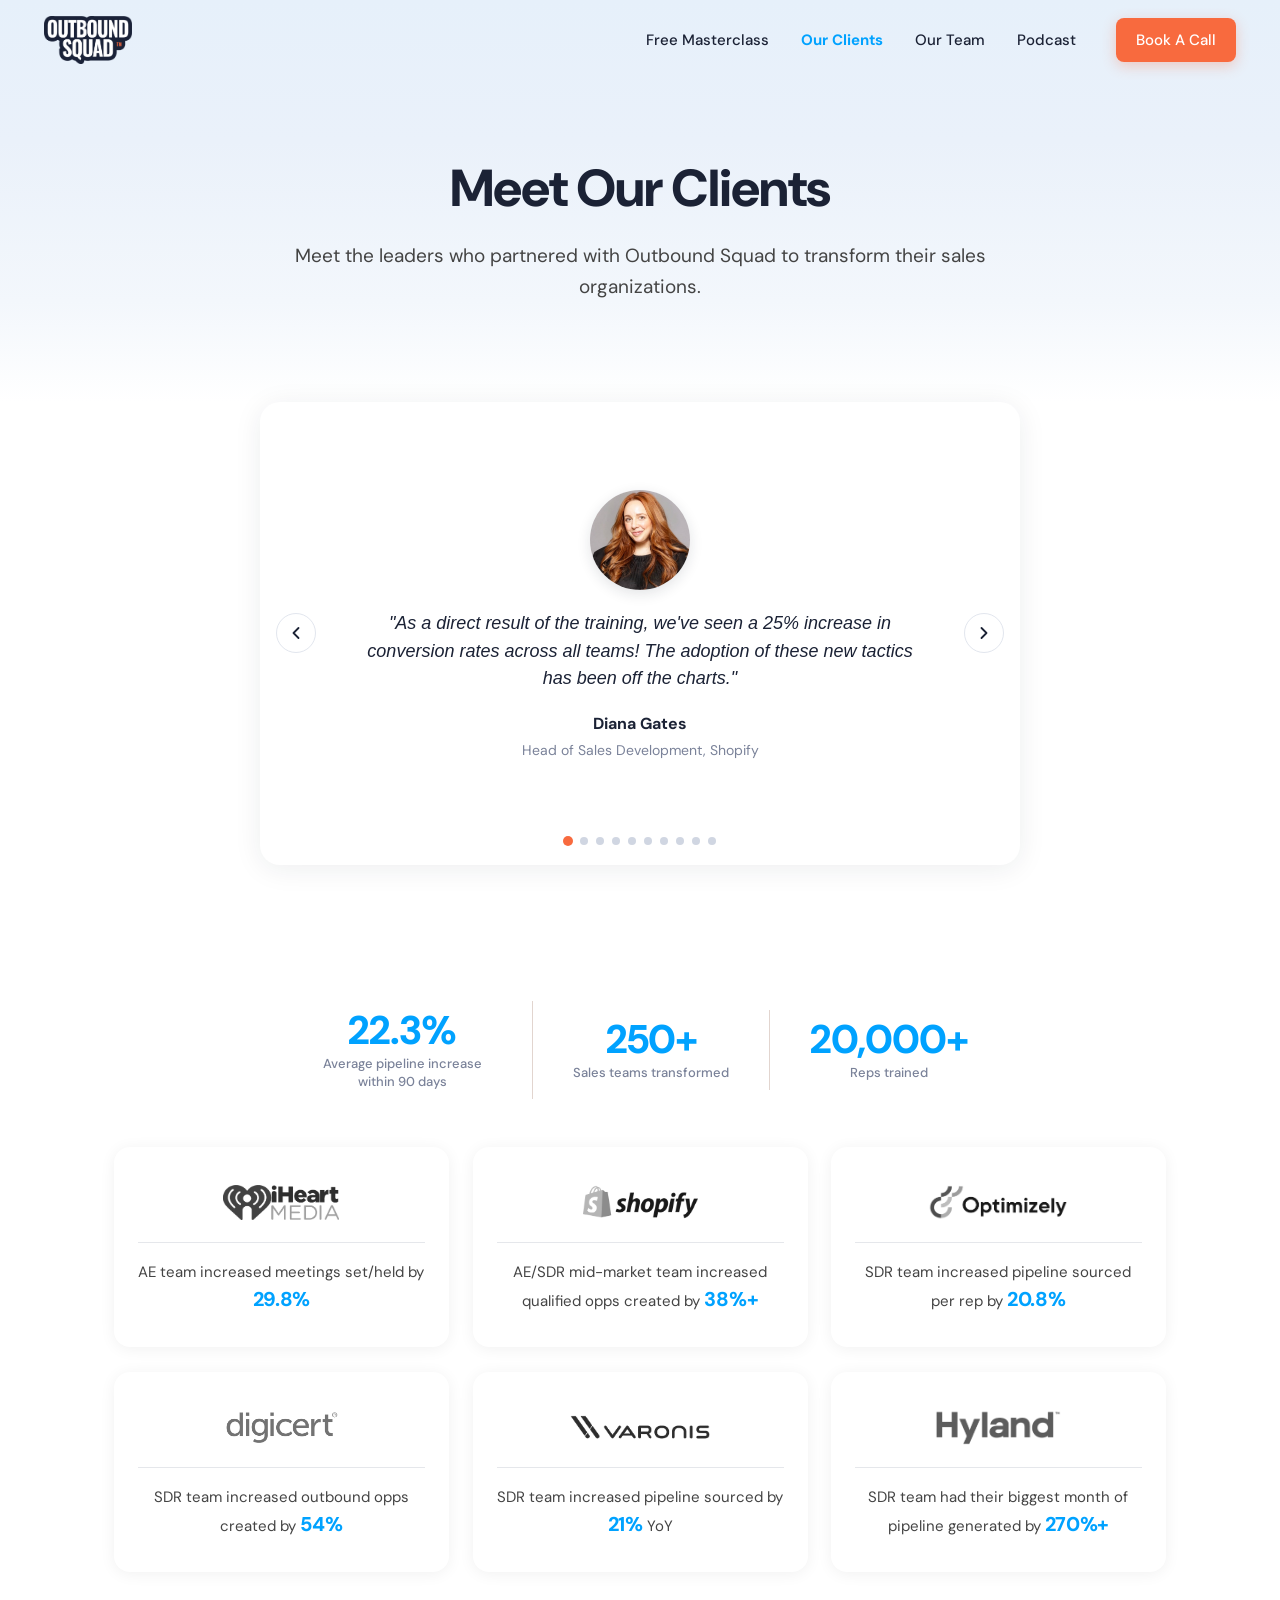
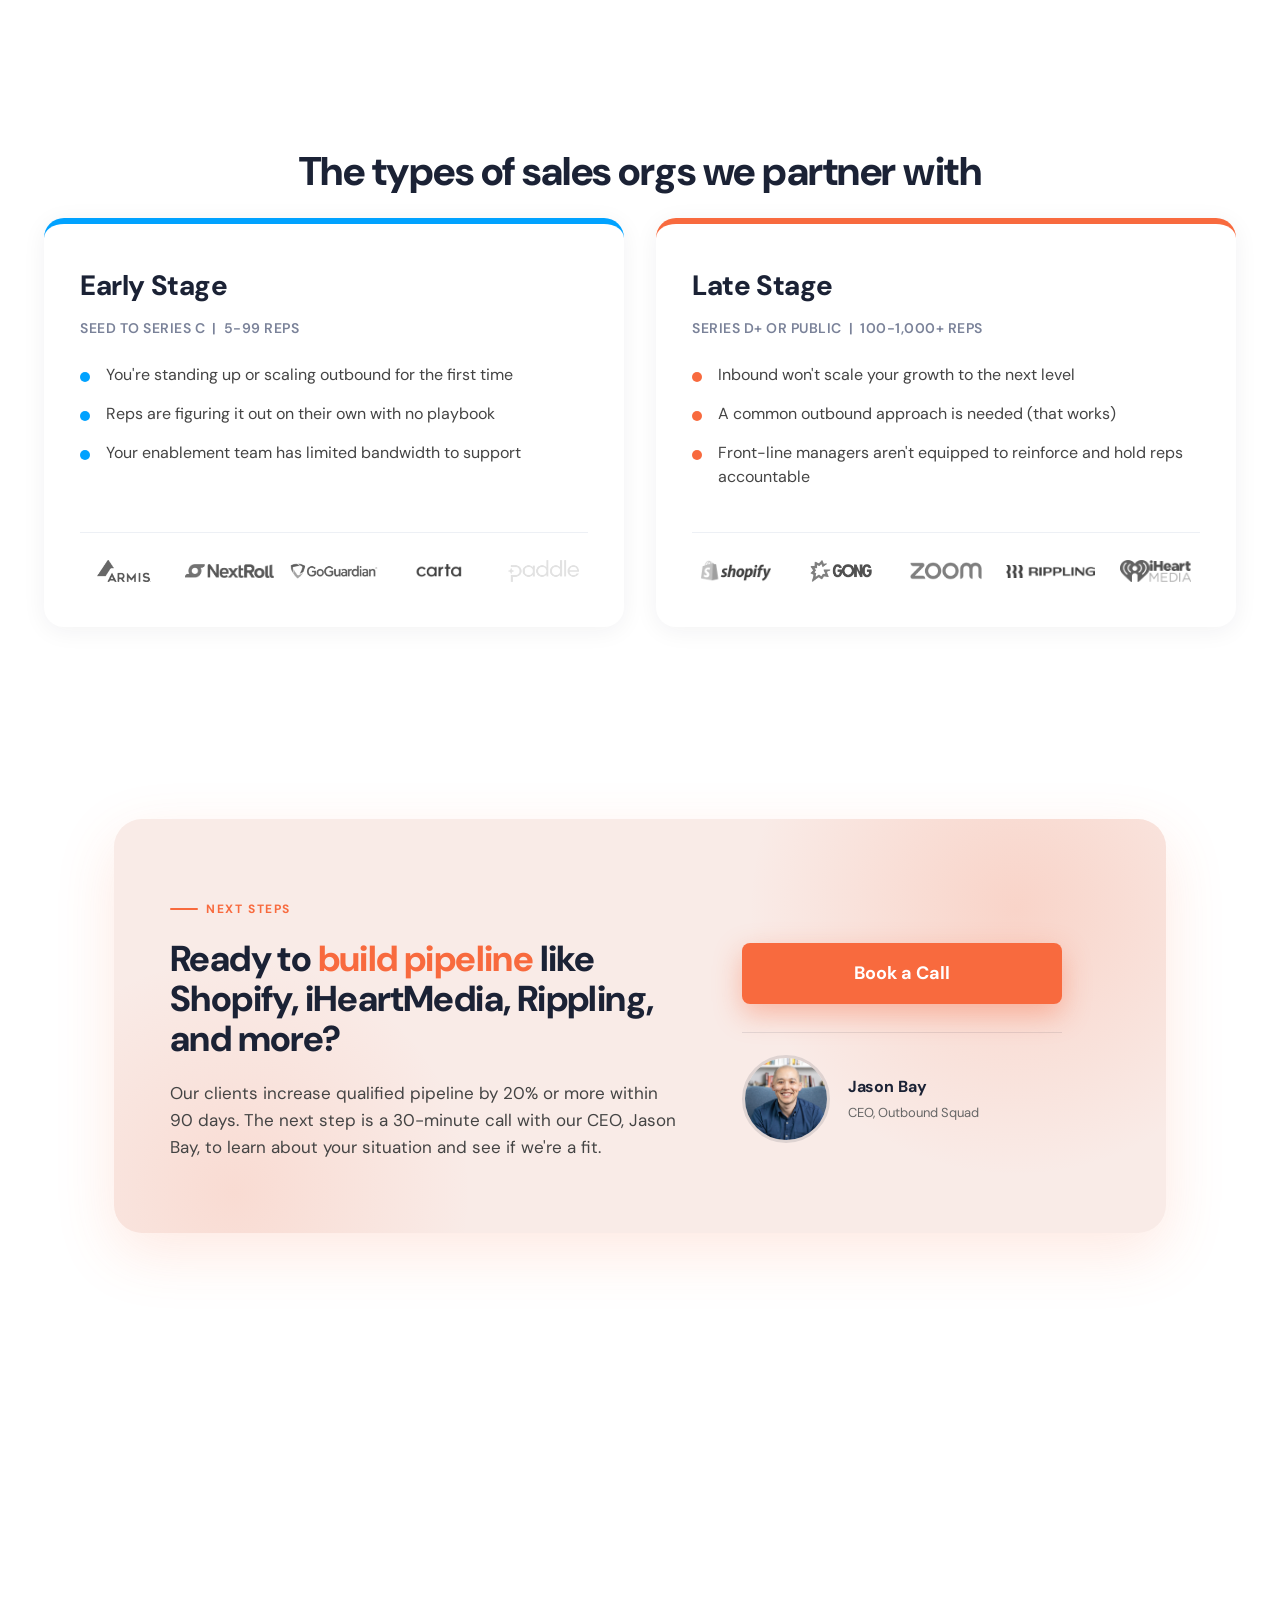
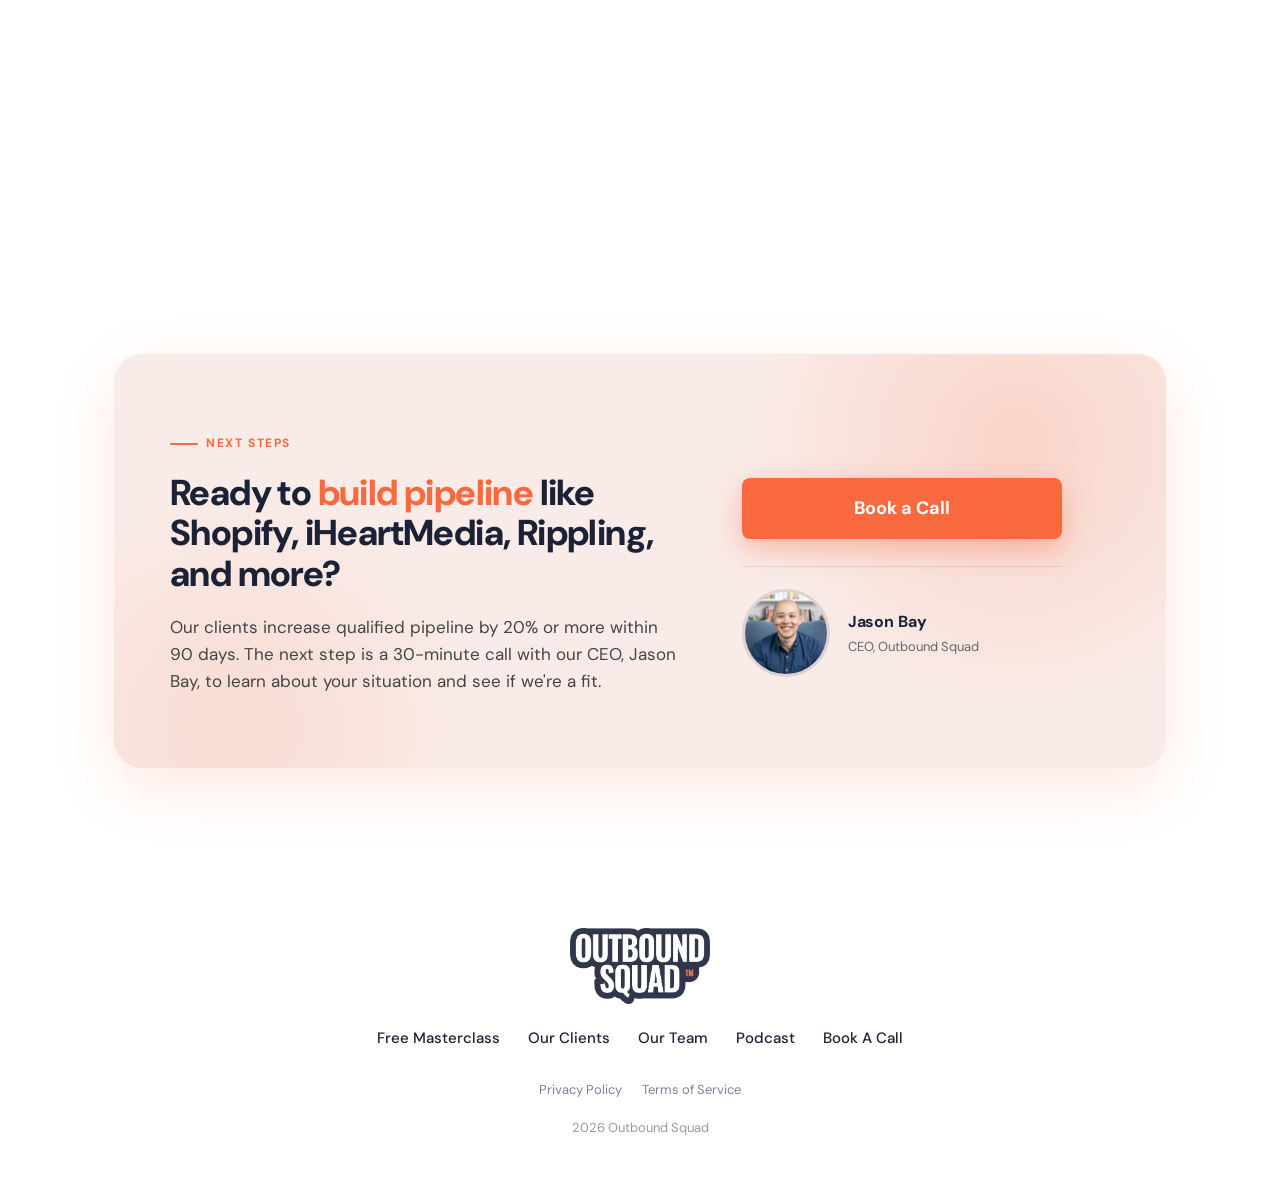
==== commit 45f87ce4: "Add Google Tag Manager container GTM-N2TH3J4Z" ====
--- a/clients/index.html
+++ b/clients/index.html
@@ -1,240 +1,2189 @@
 <!DOCTYPE html>
 <html lang="en">
 <head>
-<meta charset="UTF-8">
-<meta name="viewport" content="width=device-width, initial-scale=1.0">
-<title>Our Clients | Outbound Squad</title>
-<meta name="description" content="Meet the 250+ sales teams we've helped build pipeline that compounds.">
-<link rel="icon" type="image/png" href="/favicon.png">
-<link rel="preconnect" href="https://fonts.googleapis.com">
-<link rel="preconnect" href="https://fonts.gstatic.com" crossorigin>
-<link href="https://fonts.googleapis.com/css2?family=DM+Sans:ital,opsz,wght@0,9..40,400;0,9..40,500;0,9..40,600;0,9..40,700;0,9..40,800;1,9..40,400&family=DM+Serif+Display:ital@0;1&display=swap" rel="stylesheet">
-<link rel="stylesheet" href="/assets/site/base.css">
-<link rel="stylesheet" href="/assets/site/theme.css">
-<!-- Magellan AI tracking pixel (iHeartMedia radio + podcast attribution) -->
-<script>
-  (function(w, d, n){
-      if (w.MAI) return;
-      w.MAI = w.MAI || {emit: function() {(w.MAI.q = w.MAI.q || []).push(arguments);}};
-      var e = d.createElement(n);
-      e.async = 1;
-      e.src = 'https://cdn.mgln.ai/pixel.min.js';
-      var s = d.getElementsByTagName(n)[0];
-      s.parentNode.insertBefore(e, s);
-  })(window, document, 'script');
-  MAI.emit('conf', '019e46ce8ab271c392fbd39cb44a87c6');
-  MAI.emit('view');
-</script>
+<!-- Google Tag Manager -->
+<script>(function(w,d,s,l,i){w[l]=w[l]||[];w[l].push({'gtm.start':
+new Date().getTime(),event:'gtm.js'});var f=d.getElementsByTagName(s)[0],
+j=d.createElement(s),dl=l!='dataLayer'?'&l='+l:'';j.async=true;j.src=
+'https://www.googletagmanager.com/gtm.js?id='+i+dl;f.parentNode.insertBefore(j,f);
+})(window,document,'script','dataLayer','GTM-N2TH3J4Z');</script>
+<!-- End Google Tag Manager -->
+
+  <meta charset="UTF-8">
+  <meta name="viewport" content="width=device-width, initial-scale=1.0">
+  <title>Our Clients | Outbound Squad</title>
+  <meta name="description" content="Meet the 250+ sales teams we've helped build pipeline that compounds.">
+
+  <!-- Favicon -->
+  <link rel="icon" type="image/png" href="../favicon.png">
+
+  <!-- Fonts -->
+  <link rel="preconnect" href="https://fonts.googleapis.com">
+  <link rel="preconnect" href="https://fonts.gstatic.com" crossorigin>
+  <link href="https://fonts.googleapis.com/css2?family=DM+Sans:wght@400;500;600;700;800&display=swap" rel="stylesheet">
+
+  <style>
+    /* ========================================
+       Outbound Squad - Our Clients
+       Matches homepage design system
+       ======================================== */
+
+    /* Reset & Base */
+    *, *::before, *::after {
+      box-sizing: border-box;
+      margin: 0;
+      padding: 0;
+    }
+
+    html {
+      scroll-behavior: smooth;
+      -webkit-font-smoothing: antialiased;
+      -moz-osx-font-smoothing: grayscale;
+      overflow-x: hidden;
+    }
+
+    body {
+      font-family: 'DM Sans', sans-serif;
+      font-weight: 400;
+      font-size: 17px;
+      line-height: 1.6;
+      color: #444444;
+      background: #FFFFFF;
+      overflow-x: hidden;
+    }
+
+    img { max-width: 100%; height: auto; display: block; }
+    a { color: #00A2FF; text-decoration: none; }
+
+    /* ========================================
+       v8 Polish Layer
+       ======================================== */
+    ::selection { background: rgba(248, 106, 62, 0.2); color: #1B2235; }
+
+    a:focus-visible, button:focus-visible, input:focus-visible, textarea:focus-visible, select:focus-visible {
+      outline: 2px solid #F86A3E;
+      outline-offset: 3px;
+      border-radius: 4px;
+    }
+
+    @media (prefers-reduced-motion: reduce) {
+      *, *::before, *::after {
+        animation-duration: 0.01ms !important;
+        animation-iteration-count: 1 !important;
+        transition-duration: 0.01ms !important;
+        scroll-behavior: auto !important;
+      }
+    }
+
+    .btn-orange, .btn { will-change: transform; }
+    .btn-orange:hover, a.btn-orange:hover { transform: translateY(-2px); box-shadow: 0 12px 28px rgba(248, 106, 62, 0.32); }
+    .btn-orange:active, a.btn-orange:active { transform: translateY(0); }
+
+    .client-result-card,
+    .why-card,
+    .step-card,
+    .pack-card,
+    .tm-card,
+    .case-card,
+    .ep-card {
+      transition: transform 0.35s cubic-bezier(0.16, 1, 0.3, 1), box-shadow 0.35s cubic-bezier(0.16, 1, 0.3, 1);
+      will-change: transform;
+    }
+    .client-result-card:hover,
+    .why-card:hover,
+    .step-card:hover,
+    .pack-card:hover,
+    .tm-card:hover,
+    .case-card:hover,
+    .ep-card:hover {
+      transform: translateY(-4px);
+      box-shadow: 0 18px 40px rgba(27, 34, 53, 0.10);
+    }
+
+    .client-result-card .client-company-logo img,
+    .case-card img {
+      transition: transform 0.4s cubic-bezier(0.16, 1, 0.3, 1), filter 0.3s ease;
+    }
+    .client-result-card:hover .client-company-logo img {
+      transform: scale(1.06);
+    }
+
+    @keyframes os-float {
+      0%, 100% { transform: translateY(0); }
+      50%      { transform: translateY(-3px); }
+    }
+    .hero-pill, .badge-pill, .ep-pill {
+      animation: os-float 4.5s ease-in-out infinite;
+    }
+
+    @keyframes os-numIn {
+      from { opacity: 0; transform: translateY(8px) scale(0.95); }
+      to   { opacity: 1; transform: translateY(0) scale(1); }
+    }
+    .reveal.visible .results-num,
+    .reveal.visible .stat-num {
+      animation: os-numIn 0.6s cubic-bezier(0.16, 1, 0.3, 1) both;
+    }
+
+
+    /* Scroll reveal */
+    .reveal {
+      opacity: 0;
+      transform: translateY(24px);
+      transition: opacity 0.6s cubic-bezier(0.16, 1, 0.3, 1), transform 0.6s cubic-bezier(0.16, 1, 0.3, 1);
+    }
+    .reveal.visible {
+      opacity: 1;
+      transform: translateY(0);
+    }
+
+    /* Layout */
+    .container {
+      max-width: 1100px;
+      margin: 0 auto;
+      padding: 0 24px;
+    }
+    .container-wide {
+      max-width: 1240px;
+      margin: 0 auto;
+      padding: 0 24px;
+    }
+    .container-xwide {
+      max-width: 1440px;
+      margin: 0 auto;
+      padding: 0 24px;
+    }
+    .text-center { text-align: center; }
+
+    /* Sections */
+    .section { padding: 96px 0; }
+    .section-white { background: #FFFFFF; }
+    .section-lightblue {
+      background: linear-gradient(180deg, #EAF1FA 0%, #E6F0FA 50%, #EAF1FA 100%);
+    }
+    .section-lightorange {
+      background: linear-gradient(180deg, #FCEFE9 0%, #FCEFE9 100%);
+    }
+    .bg-fade-white-to-blue { background: linear-gradient(180deg, #FFFFFF 0%, #EAF1FA 100%); }
+    .bg-fade-blue-to-white { background: linear-gradient(180deg, #EAF1FA 0%, #FFFFFF 100%); }
+    .bg-fade-white-to-orange { background: linear-gradient(180deg, #FFFFFF 0%, #FCEFE9 100%); }
+    .bg-fade-orange-to-white { background: linear-gradient(180deg, #FCEFE9 0%, #FFFFFF 100%); }
+
+    .section-headline {
+      font-size: 40px;
+      font-weight: 800;
+      color: #1B2235;
+      line-height: 1.15;
+      margin-bottom: 24px;
+      letter-spacing: -0.5px;
+    }
+
+    .section-sub {
+      font-size: 18px;
+      color: #666666;
+      margin-bottom: 40px;
+      line-height: 1.6;
+      max-width: 680px;
+      margin-left: auto;
+      margin-right: auto;
+    }
+
+    /* Buttons */
+    .btn {
+      display: inline-block;
+      font-family: 'DM Sans', sans-serif;
+      font-size: 17px;
+      font-weight: 700;
+      padding: 14px 28px;
+      border-radius: 8px;
+      border: none;
+      cursor: pointer;
+      text-decoration: none;
+      transition: background 0.2s ease, transform 0.15s ease, box-shadow 0.2s ease, color 0.2s ease, border-color 0.2s ease;
+    }
+    .btn:hover { transform: translateY(-2px); }
+    .btn:active { transform: translateY(0); }
+
+    .btn-orange {
+      background: #F86A3E;
+      color: #FFFFFF;
+      box-shadow: 0 4px 14px rgba(248, 106, 62, 0.3);
+    }
+    .btn-orange:hover {
+      background: #e55a2e;
+      box-shadow: 0 6px 20px rgba(248, 106, 62, 0.4);
+    }
+
+    .btn-lg { font-size: 18px; padding: 16px 36px; }
+    .btn-nav { font-size: 15px; padding: 10px 20px; }
+
+    .nav-cta .btn-orange,
+    .nav-cta a.btn-orange,
+    .nav-links .btn-orange {
+      color: #FFFFFF !important;
+    }
+    .nav-cta .btn-orange:hover,
+    .nav-cta a.btn-orange:hover,
+    .nav-links .btn-orange:hover {
+      color: #FFFFFF !important;
+    }
+
+    /* ========================================
+       NAVIGATION
+       ======================================== */
+    .nav {
+      position: fixed;
+      top: 0; left: 0; right: 0;
+      z-index: 100;
+      padding: 16px 0;
+      transition: background 0.3s ease, box-shadow 0.3s ease, padding 0.3s ease;
+    }
+
+    .nav.scrolled {
+      background: rgba(255, 255, 255, 0.95);
+      backdrop-filter: saturate(180%) blur(12px);
+      -webkit-backdrop-filter: saturate(180%) blur(12px);
+      box-shadow: 0 1px 0 rgba(27, 34, 53, 0.08);
+      padding: 10px 0;
+    }
+
+    .nav-inner {
+      display: flex;
+      align-items: center;
+      justify-content: space-between;
+      max-width: 1240px;
+      margin: 0 auto;
+      padding: 0 24px;
+    }
+
+    .nav-logo img { height: 48px; width: auto; }
+
+    .nav-links {
+      display: flex;
+      align-items: center;
+      gap: 32px;
+      list-style: none;
+    }
+
+    .nav-links a {
+      font-size: 15px;
+      font-weight: 500;
+      color: #1B2235;
+      transition: color 0.2s;
+    }
+    .nav-links a:hover { color: #00A2FF; }
+    .nav-links a.active { color: #00A2FF; font-weight: 700; }
+
+    .nav-cta { margin-left: 8px; }
+
+    .nav-toggle {
+      display: none;
+      background: none;
+      border: none;
+      cursor: pointer;
+      padding: 8px;
+      width: 40px;
+      height: 40px;
+      flex-direction: column;
+      justify-content: center;
+      gap: 5px;
+    }
+
+    .nav-toggle span {
+      display: block;
+      width: 22px;
+      height: 2px;
+      background: #1B2235;
+      border-radius: 2px;
+      transition: transform 0.3s, opacity 0.3s;
+    }
+
+    .nav-toggle.open span:nth-child(1) { transform: translateY(7px) rotate(45deg); }
+    .nav-toggle.open span:nth-child(2) { opacity: 0; }
+    .nav-toggle.open span:nth-child(3) { transform: translateY(-7px) rotate(-45deg); }
+
+    /* ========================================
+       HERO
+       ======================================== */
+    .hero {
+      background: linear-gradient(180deg, #E6F0FA 0%, #EAF1FA 35%, #F3F7FC 75%, #FFFFFF 100%);
+      padding: 160px 0 100px;
+      position: relative;
+      overflow: hidden;
+      text-align: center;
+    }
+
+    .hero-headline {
+      font-size: 52px;
+      font-weight: 800;
+      color: #1B2235;
+      line-height: 1.1;
+      margin-bottom: 24px;
+      letter-spacing: -1px;
+      max-width: 960px;
+      margin-left: auto;
+      margin-right: auto;
+    }
+
+    .hero-sub {
+      font-size: 19px;
+      color: #444444;
+      line-height: 1.6;
+      margin: 0 auto;
+      max-width: 720px;
+    }
+
+    /* ========================================
+       MARQUEE
+       ======================================== */
+    .marquee-wrap {
+      margin-top: 0;
+    }
+
+    .marquee-label {
+      font-size: 12px;
+      color: #7a8299;
+      text-align: center;
+      margin-bottom: 20px;
+      text-transform: uppercase;
+      letter-spacing: 1.5px;
+      font-weight: 600;
+    }
+
+    .marquee {
+      overflow: hidden;
+      position: relative;
+      mask-image: linear-gradient(90deg, transparent 0%, #000 10%, #000 90%, transparent 100%);
+      -webkit-mask-image: linear-gradient(90deg, transparent 0%, #000 10%, #000 90%, transparent 100%);
+    }
+
+    .marquee-track {
+      display: flex;
+      gap: 72px;
+      width: max-content;
+      animation: marquee-scroll 56s linear infinite;
+    }
+
+    .marquee-item {
+      display: inline-flex;
+      align-items: center;
+      justify-content: center;
+      flex-shrink: 0;
+      height: 48px;
+      background: transparent;
+    }
+
+    .marquee-item img {
+      height: 30px;
+      width: auto;
+      max-width: 160px;
+      object-fit: contain;
+      background: transparent;
+      mix-blend-mode: multiply;
+      filter: grayscale(1);
+      opacity: 0.8;
+      transition: filter 0.25s ease, opacity 0.25s ease;
+    }
+
+    .marquee-item:hover img {
+      filter: grayscale(0);
+      opacity: 1;
+    }
+
+    @keyframes marquee-scroll {
+      0%   { transform: translateX(0); }
+      100% { transform: translateX(-50%); }
+    }
+
+    /* ========================================
+       VIDEO INTERVIEWS
+       ======================================== */
+    .filter-tabs {
+      display: flex;
+      flex-wrap: wrap;
+      justify-content: center;
+      gap: 10px;
+      margin-bottom: 48px;
+    }
+
+    .filter-tab {
+      background: transparent;
+      color: #1B2235;
+      border: 2px solid #d0d6e2;
+      border-radius: 999px;
+      padding: 10px 22px;
+      font-family: 'DM Sans', sans-serif;
+      font-size: 15px;
+      font-weight: 600;
+      cursor: pointer;
+      transition: all 0.2s ease;
+    }
+
+    .filter-tab:hover {
+      border-color: #1B2235;
+    }
+
+    .filter-tab.active {
+      background: #1B2235;
+      color: #FFFFFF;
+      border-color: #1B2235;
+    }
+
+    .video-grid {
+      display: grid;
+      grid-template-columns: repeat(3, 1fr);
+      gap: 28px;
+    }
+
+    .video-card {
+      background: #FFFFFF;
+      border-radius: 16px;
+      overflow: hidden;
+      box-shadow: 0 2px 16px rgba(27, 34, 53, 0.06);
+      transition: transform 0.25s ease, box-shadow 0.25s ease, opacity 0.3s ease;
+      display: flex;
+      flex-direction: column;
+    }
+
+    .video-card:hover {
+      transform: translateY(-3px);
+      box-shadow: 0 8px 28px rgba(27, 34, 53, 0.12);
+    }
+
+    .video-card.hidden {
+      display: none;
+    }
+
+    .video-card.fade-in {
+      animation: fadeInUp 0.4s ease forwards;
+    }
+
+    @keyframes fadeInUp {
+      from { opacity: 0; transform: translateY(12px); }
+      to { opacity: 1; transform: translateY(0); }
+    }
+
+    .video-thumb {
+      position: relative;
+      aspect-ratio: 16 / 9;
+      background: linear-gradient(135deg, #2a324a 0%, #1B2235 100%);
+      display: flex;
+      align-items: center;
+      justify-content: center;
+      overflow: hidden;
+      text-decoration: none;
+      cursor: pointer;
+      border: none;
+      width: 100%;
+      padding: 0;
+      font: inherit;
+    }
+
+    .video-thumb img {
+      position: absolute;
+      inset: 0;
+      width: 100%;
+      height: 100%;
+      object-fit: cover;
+    }
+
+    .video-thumb::after {
+      content: "";
+      position: absolute;
+      inset: 0;
+      background: linear-gradient(180deg, rgba(27,34,53,0) 50%, rgba(27,34,53,0.25) 100%);
+      pointer-events: none;
+    }
+
+    .play-btn {
+      position: relative;
+      width: 64px;
+      height: 64px;
+      border-radius: 50%;
+      background: rgba(255, 255, 255, 0.95);
+      display: flex;
+      align-items: center;
+      justify-content: center;
+      box-shadow: 0 6px 22px rgba(0,0,0,0.3);
+      transition: transform 0.2s ease, background 0.2s ease;
+    }
+
+    .video-card:hover .play-btn {
+      transform: scale(1.08);
+      background: #F86A3E;
+    }
+
+    .play-btn svg {
+      transition: transform 0.2s ease;
+    }
+
+    .video-card:hover .play-btn svg path {
+      fill: #FFFFFF;
+    }
+
+    .video-body {
+      padding: 24px 24px 26px;
+      display: flex;
+      flex-direction: column;
+      flex: 1;
+    }
+
+    .video-name {
+      font-size: 18px;
+      font-weight: 700;
+      color: #1B2235;
+      margin-bottom: 6px;
+      line-height: 1.35;
+      letter-spacing: -0.2px;
+    }
+
+    .video-title {
+      font-size: 14px;
+      color: #7a8299;
+      line-height: 1.5;
+    }
+
+    .video-quote {
+      font-size: 15px;
+      font-style: italic;
+      color: #444444;
+      line-height: 1.55;
+      border-left: 3px solid #F86A3E;
+      padding-left: 14px;
+      margin-top: auto;
+    }
+
+    /* ========================================
+       VIDEO MODAL
+       ======================================== */
+    .video-modal {
+      position: fixed;
+      inset: 0;
+      z-index: 1000;
+      display: none;
+      align-items: center;
+      justify-content: center;
+      padding: 24px;
+      background: rgba(15, 20, 35, 0.85);
+      backdrop-filter: blur(6px);
+      -webkit-backdrop-filter: blur(6px);
+      opacity: 0;
+      transition: opacity 0.25s ease;
+    }
+
+    .video-modal.open {
+      display: flex;
+      opacity: 1;
+    }
+
+    .video-modal-stage {
+      position: relative;
+      width: 100%;
+      max-width: 1040px;
+    }
+
+    .video-modal-inner {
+      position: relative;
+      width: 100%;
+      aspect-ratio: 16 / 9;
+      background: #000;
+      border-radius: 14px;
+      overflow: hidden;
+      box-shadow: 0 20px 60px rgba(0, 0, 0, 0.5);
+    }
+
+    .video-modal-inner iframe {
+      position: absolute;
+      inset: 0;
+      width: 100%;
+      height: 100%;
+      border: 0;
+    }
+
+    .video-modal-close {
+      position: absolute;
+      top: -48px;
+      right: 0;
+      width: 40px;
+      height: 40px;
+      border-radius: 50%;
+      background: rgba(255, 255, 255, 0.15);
+      border: 1px solid rgba(255, 255, 255, 0.25);
+      color: #FFFFFF;
+      display: flex;
+      align-items: center;
+      justify-content: center;
+      cursor: pointer;
+      transition: background 0.2s, transform 0.2s;
+    }
+    .video-modal-close:hover {
+      background: rgba(255, 255, 255, 0.28);
+      transform: scale(1.05);
+    }
+
+    @media (max-width: 768px) {
+      .video-modal-close {
+        top: -44px;
+        width: 36px;
+        height: 36px;
+      }
+    }
+
+    /* ========================================
+       ICP SEGMENTS
+       ======================================== */
+    .icp-grid {
+      display: grid;
+      grid-template-columns: 1fr 1fr;
+      gap: 32px;
+      margin-top: 24px;
+    }
+
+    .icp-card {
+      background: #FFFFFF;
+      border-radius: 20px;
+      padding: 40px 36px;
+      box-shadow: 0 4px 24px rgba(27, 34, 53, 0.06);
+      border-top: 6px solid transparent;
+      display: flex;
+      flex-direction: column;
+      transition: transform 0.2s ease, box-shadow 0.2s ease;
+    }
+
+    .icp-card:hover {
+      transform: translateY(-3px);
+      box-shadow: 0 10px 32px rgba(27, 34, 53, 0.1);
+    }
+
+    .icp-card.scaling { border-top-color: #F86A3E; }
+    .icp-card.building { border-top-color: #00A2FF; }
+
+    .icp-title {
+      font-size: 28px;
+      font-weight: 800;
+      color: #1B2235;
+      letter-spacing: -0.4px;
+      margin-bottom: 8px;
+    }
+
+    .icp-subtitle {
+      font-size: 14px;
+      font-weight: 600;
+      color: #7a8299;
+      letter-spacing: 0.5px;
+      text-transform: uppercase;
+      margin-bottom: 24px;
+    }
+
+    .icp-bullets {
+      list-style: none;
+      margin-bottom: 28px;
+      flex: 1;
+    }
+
+    .icp-bullets li {
+      position: relative;
+      padding-left: 26px;
+      font-size: 16px;
+      color: #444444;
+      line-height: 1.55;
+      margin-bottom: 14px;
+    }
+
+    .icp-bullets li::before {
+      content: "";
+      position: absolute;
+      left: 0;
+      top: 9px;
+      width: 10px;
+      height: 10px;
+      border-radius: 50%;
+    }
+
+    .icp-card.scaling .icp-bullets li::before { background: #F86A3E; }
+    .icp-card.building .icp-bullets li::before { background: #00A2FF; }
+
+    .icp-logos {
+      display: flex;
+      flex-wrap: nowrap;
+      align-items: center;
+      justify-content: space-between;
+      gap: 16px;
+      padding: 22px 0 0;
+      border-top: 1px solid #EDF0F5;
+      margin-top: auto;
+    }
+
+    .icp-logo {
+      flex: 1 1 0;
+      display: inline-flex;
+      align-items: center;
+      justify-content: center;
+      height: 32px;
+      min-width: 0;
+    }
+
+    .icp-logo img {
+      height: 22px;
+      width: auto;
+      max-width: 100%;
+      max-height: 32px;
+      mix-blend-mode: multiply;
+      object-fit: contain;
+      filter: grayscale(1);
+      opacity: 0.75;
+      transition: filter 0.25s ease, opacity 0.25s ease;
+    }
+
+    .icp-card:hover .icp-logo img {
+      filter: grayscale(0);
+      opacity: 1;
+    }
+
+    .icp-logo[data-size="small"] img {
+      height: 18px;
+      max-width: 72px;
+    }
+
+    .icp-logo-img {
+      height: 24px;
+      width: auto;
+      object-fit: contain;
+      filter: grayscale(1);
+      opacity: 0.7;
+      transition: filter 0.2s, opacity 0.2s;
+    }
+    .icp-card:hover .icp-logo-img {
+      filter: grayscale(0);
+      opacity: 1;
+    }
+
+    .icp-stat {
+      margin-top: auto;
+      padding: 18px 20px;
+      border-radius: 12px;
+      font-size: 17px;
+      font-weight: 700;
+      line-height: 1.4;
+    }
+
+    .icp-card.scaling .icp-stat {
+      background: #FDF0EC;
+      color: #F86A3E;
+    }
+
+    .icp-card.building .icp-stat {
+      background: #E6F0FA;
+      color: #00A2FF;
+    }
+
+    /* ========================================
+       RESULTS STATS BAR + CLIENT RESULTS GRID
+       ======================================== */
+    .results-stats {
+      display: flex;
+      align-items: center;
+      justify-content: center;
+      flex-wrap: wrap;
+      gap: 0;
+      margin: 0 0 28px;
+    }
+
+    .results-stat {
+      display: flex;
+      flex-direction: column;
+      align-items: center;
+      text-align: center;
+      padding: 8px 40px;
+      background: transparent;
+      border-radius: 0;
+      box-shadow: none;
+      border-right: 1px solid #e2d5cf;
+    }
+
+    .results-stat:last-child {
+      border-right: none;
+    }
+
+    .results-num {
+      display: block;
+      font-size: 40px;
+      font-weight: 800;
+      color: #00A2FF;
+      line-height: 1.05;
+      letter-spacing: -1px;
+      margin-bottom: 4px;
+    }
+
+    .results-label {
+      display: block;
+      font-size: 13px;
+      color: #7a8299;
+      line-height: 1.4;
+      font-weight: 500;
+      max-width: 180px;
+    }
+
+    .client-results-grid {
+      display: grid;
+      grid-template-columns: repeat(3, 1fr);
+      gap: 24px;
+    }
+
+    @media (max-width: 960px) {
+      .client-results-grid {
+        grid-template-columns: repeat(2, 1fr);
+      }
+    }
+
+    @media (max-width: 640px) {
+      .client-results-grid {
+        grid-template-columns: 1fr;
+      }
+      .results-stats {
+        flex-direction: column;
+        gap: 20px;
+      }
+      .results-stat {
+        border-right: none;
+        border-bottom: 1px solid #e2d5cf;
+        padding: 12px 0;
+      }
+      .results-stat:last-child { border-bottom: none; }
+      .results-num { font-size: 36px; }
+    }
+
+    .client-result-card {
+      background: #FFFFFF;
+      border-radius: 16px;
+      padding: 32px 24px;
+      box-shadow: 0 2px 16px rgba(0, 0, 0, 0.06);
+      text-align: center;
+      transition: transform 0.2s, box-shadow 0.2s;
+    }
+
+    .client-result-card:hover {
+      transform: translateY(-3px);
+      box-shadow: 0 8px 24px rgba(0, 0, 0, 0.1);
+    }
+
+    .client-company-logo {
+      display: flex;
+      align-items: center;
+      justify-content: center;
+      height: 64px;
+      margin-bottom: 18px;
+      padding-bottom: 16px;
+      border-bottom: 1px solid #E5E7EB;
+      background: transparent;
+    }
+
+    .client-company-logo img {
+      max-height: 36px;
+      max-width: 140px;
+      width: auto;
+      height: auto;
+      object-fit: contain;
+      margin: 0 auto;
+      background: transparent;
+      mix-blend-mode: multiply;
+      filter: grayscale(1);
+      opacity: 0.9;
+      transition: filter 0.25s ease, opacity 0.25s ease;
+    }
+
+    .client-result-card:hover .client-company-logo img {
+      filter: grayscale(0);
+      opacity: 1;
+    }
+
+    .client-result-text {
+      font-size: 15px;
+      color: #444444;
+      line-height: 1.55;
+    }
+
+    .client-result-pct {
+      color: #00A2FF;
+      font-weight: 800;
+      font-size: 20px;
+      letter-spacing: -0.3px;
+    }
+
+    /* ========================================
+       CASE STUDY SLIDER
+       ======================================== */
+    .cs-slider {
+      position: relative;
+      max-width: 1100px;
+      margin: 32px auto 0;
+      padding: 0 60px;
+    }
+
+    .cs-viewport {
+      overflow: hidden;
+    }
+
+    .cs-track {
+      display: flex;
+      transition: transform 0.5s cubic-bezier(0.16, 1, 0.3, 1);
+      gap: 24px;
+    }
+
+    .cs-card {
+      flex: 0 0 calc(50% - 12px);
+      background: #FFFFFF;
+      border-radius: 18px;
+      padding: 40px 36px;
+      box-shadow: 0 4px 22px rgba(27, 34, 53, 0.07);
+      display: flex;
+      flex-direction: column;
+      justify-content: center;
+      text-align: center;
+      min-height: 240px;
+      transition: transform 0.2s ease, box-shadow 0.2s ease;
+    }
+
+    .cs-card:hover {
+      transform: translateY(-3px);
+      box-shadow: 0 10px 30px rgba(27, 34, 53, 0.12);
+    }
+
+    .cs-company {
+      font-size: 30px;
+      font-weight: 800;
+      color: #1B2235;
+      letter-spacing: -0.6px;
+      margin-bottom: 16px;
+      line-height: 1.1;
+    }
+
+    .cs-logo {
+      display: flex;
+      align-items: center;
+      justify-content: center;
+      height: 70px;
+      margin-bottom: 20px;
+    }
+
+    .cs-logo img {
+      max-width: 160px;
+      max-height: 56px;
+      width: auto;
+      mix-blend-mode: multiply;
+      height: auto;
+      object-fit: contain;
+      filter: grayscale(1);
+      opacity: 0.85;
+      transition: filter 0.25s ease, opacity 0.25s ease;
+    }
+
+    .cs-card:hover .cs-logo img {
+      filter: grayscale(0);
+      opacity: 1;
+    }
+
+    .cs-result {
+      font-size: 17px;
+      color: #444444;
+      line-height: 1.55;
+    }
+
+    .cs-arrow {
+      position: absolute;
+      top: 50%;
+      transform: translateY(-50%);
+      width: 44px;
+      height: 44px;
+      border-radius: 50%;
+      background: #FFFFFF;
+      border: 1px solid #e2d5cf;
+      color: #1B2235;
+      cursor: pointer;
+      display: flex;
+      align-items: center;
+      justify-content: center;
+      transition: background 0.2s, color 0.2s, border-color 0.2s;
+      z-index: 2;
+    }
+
+    .cs-arrow:hover {
+      background: #F86A3E;
+      border-color: #F86A3E;
+      color: #FFFFFF;
+    }
+
+    .cs-prev { left: 0; }
+    .cs-next { right: 0; }
+
+    .cs-dots {
+      display: flex;
+      justify-content: center;
+      gap: 8px;
+      margin-top: 28px;
+    }
+
+    .cs-dot {
+      width: 8px;
+      height: 8px;
+      border-radius: 50%;
+      background: #d4c5be;
+      border: none;
+      cursor: pointer;
+      padding: 0;
+      transition: background 0.2s, transform 0.2s;
+    }
+
+    .cs-dot:hover { background: #b39d93; }
+
+    .cs-dot.active {
+      background: #F86A3E;
+      transform: scale(1.25);
+    }
+
+    /* ========================================
+       TESTIMONIAL.TO EMBEDS
+       ======================================== */
+    .testimonial-embed {
+      max-width: 1440px;
+      margin: 0 auto;
+      display: none;
+    }
+    .testimonial-embed.active { display: block; }
+    .testimonial-embed + .testimonial-embed.active { margin-top: 32px; }
+
+    /* ========================================
+       REVIEWS (legacy kept for compatibility)
+       ======================================== */
+    .reviews-grid {
+      display: grid;
+      grid-template-columns: repeat(2, 1fr);
+      gap: 24px;
+    }
+
+    .review-card {
+      background: #FFFFFF;
+      border-radius: 16px;
+      padding: 36px 32px 32px;
+      box-shadow: 0 2px 16px rgba(27, 34, 53, 0.06);
+      position: relative;
+      transition: transform 0.25s ease, box-shadow 0.25s ease, opacity 0.3s ease;
+      display: flex;
+      flex-direction: column;
+    }
+
+    .review-card:hover {
+      transform: translateY(-3px);
+      box-shadow: 0 8px 28px rgba(27, 34, 53, 0.1);
+    }
+
+    .review-card.hidden { display: none; }
+
+    .review-card.fade-in {
+      animation: fadeInUp 0.4s ease forwards;
+    }
+
+    .review-quote-mark {
+      font-family: 'DM Sans', sans-serif;
+      font-size: 72px;
+      font-weight: 800;
+      color: #F9EBE7;
+      line-height: 1;
+      position: absolute;
+      top: 14px;
+      left: 22px;
+      z-index: 0;
+      user-select: none;
+    }
+
+    .review-text {
+      position: relative;
+      z-index: 1;
+      font-size: 16px;
+      color: #1B2235;
+      line-height: 1.6;
+      margin-bottom: 22px;
+      flex: 1;
+    }
+
+    .review-name {
+      font-size: 15px;
+      font-weight: 700;
+      color: #1B2235;
+    }
+
+    .review-role {
+      font-size: 14px;
+      color: #7a8299;
+      margin-top: 2px;
+    }
+
+    /* ========================================
+       FINAL CTA
+       ======================================== */
+    .final-cta { text-align: center; }
+    .final-cta .section-headline { margin-bottom: 16px; }
+    .final-cta .section-sub { margin-bottom: 32px; }
+    .final-cta-note {
+      font-size: 13px;
+      color: #7a8299;
+      margin-top: 16px;
+    }
+
+    /* ========================================
+       FOOTER
+       ======================================== */
+    .footer {
+      background: #FFFFFF;
+      padding: 48px 0 40px;
+
+    }
+
+    .footer-logo {
+      width: 140px;
+      margin: 0 auto 20px;
+      opacity: 0.9;
+    }
+
+    .footer-links {
+      display: flex;
+      justify-content: center;
+      flex-wrap: wrap;
+      gap: 8px 28px;
+      margin-bottom: 24px;
+      list-style: none;
+    }
+
+    .footer-links a {
+      font-size: 15px;
+      color: #1B2235;
+      font-weight: 500;
+      text-decoration: none;
+      transition: color 0.2s;
+    }
+
+    .footer-links a:hover { color: #00A2FF; text-decoration: underline; }
+
+    .footer-legal {
+      gap: 8px 20px;
+      margin-bottom: 16px;
+    }
+
+    .footer-legal a {
+      font-size: 13px;
+      color: #7a8299;
+      font-weight: 400;
+    }
+
+    .footer-legal a:hover {
+      color: #1B2235;
+      text-decoration: underline;
+    }
+
+    .footer-copy {
+      font-size: 13px;
+      color: #999999;
+      text-align: center;
+    }
+
+    /* ========================================
+       RESPONSIVE
+       ======================================== */
+    @media (max-width: 960px) {
+      .nav-links {
+        position: fixed;
+        top: 0;
+        right: 0;
+        height: 100vh;
+        width: min(320px, 85vw);
+        background: #FFFFFF;
+        flex-direction: column;
+        align-items: flex-start;
+        justify-content: flex-start;
+        padding: 84px 32px 32px;
+        gap: 20px;
+        box-shadow: -8px 0 32px rgba(0,0,0,0.1);
+        transform: translateX(100%);
+        transition: transform 0.3s cubic-bezier(0.16, 1, 0.3, 1);
+      }
+      .nav-links.open { transform: translateX(0); }
+      .nav-links a { font-size: 18px; }
+      .nav-cta { margin-left: 0; margin-top: 8px; }
+      .nav-toggle { display: flex; z-index: 110; }
+
+      .marquee-track { gap: 56px; }
+
+      .video-grid {
+        grid-template-columns: repeat(2, 1fr);
+      }
+
+      .icp-grid {
+        grid-template-columns: 1fr;
+      }
+
+      .cs-card {
+        flex: 0 0 100%;
+      }
+    }
+
+    @media (max-width: 768px) {
+      .section { padding: 64px 0; }
+
+      .hero { padding: 120px 0 72px; }
+      .hero-headline { font-size: 38px; letter-spacing: -0.6px; }
+      .hero-sub { font-size: 17px; }
+
+      .section-headline { font-size: 30px; }
+
+      .marquee-track { gap: 48px; }
+      .marquee-item img { height: 30px; }
+
+      .video-grid {
+        grid-template-columns: 1fr;
+        gap: 20px;
+      }
+
+      .icp-card {
+        padding: 32px 24px;
+      }
+
+      .icp-title { font-size: 24px; }
+
+      .icp-logos {
+        flex-wrap: wrap;
+        justify-content: flex-start;
+        gap: 14px 22px;
+      }
+      .icp-logo {
+        flex: 0 0 auto;
+      }
+      .icp-logo img { height: 24px; max-width: 100px; }
+
+      .reviews-grid {
+        grid-template-columns: 1fr;
+        gap: 16px;
+      }
+
+      .cs-slider { padding: 0 16px; }
+      .cs-card { padding: 32px 24px; min-height: auto; }
+      .cs-company { font-size: 24px; }
+      .cs-result { font-size: 15px; }
+
+      .cs-arrow {
+        width: 36px;
+        height: 36px;
+        top: auto;
+        bottom: -54px;
+        transform: none;
+      }
+
+      .cs-prev { left: calc(50% - 50px); }
+      .cs-next { right: calc(50% - 50px); }
+
+      .cs-dots { margin-top: 64px; }
+
+      .btn-lg { font-size: 16px; padding: 14px 28px; }
+    }
+
+    @media (max-width: 480px) {
+      .hero-headline { font-size: 30px; }
+      .section-headline { font-size: 26px; }
+      .filter-tab { font-size: 13px; padding: 8px 16px; }
+    }
+      /* ========================================
+       FINAL CTA (shared homepage style)
+       ======================================== */
+    .final-cta-section {
+      padding: 96px 0 112px;
+      background: #FFFFFF;
+    }
+
+    .final-cta-card {
+      position: relative;
+      max-width: 1080px;
+      margin: 0 auto;
+      padding: 72px 56px;
+      border-radius: 28px;
+      background: #F9EBE7;
+      overflow: hidden;
+      color: #1B2235;
+      box-shadow: 0 20px 60px rgba(248, 106, 62, 0.15);
+    }
+
+    .final-cta-card::before {
+      content: "";
+      position: absolute;
+      top: -180px;
+      right: -120px;
+      width: 540px;
+      height: 540px;
+      background: radial-gradient(circle, rgba(248, 106, 62, 0.18) 0%, rgba(248, 106, 62, 0) 70%);
+      pointer-events: none;
+    }
+
+    .final-cta-card::after {
+      content: "";
+      position: absolute;
+      bottom: -200px;
+      left: -120px;
+      width: 480px;
+      height: 480px;
+      background: radial-gradient(circle, rgba(248, 106, 62, 0.12) 0%, rgba(248, 106, 62, 0) 70%);
+      pointer-events: none;
+    }
+
+    .final-cta-inner {
+      position: relative;
+      z-index: 1;
+      display: grid;
+      grid-template-columns: 1.4fr 1fr;
+      gap: 56px;
+      align-items: start;
+    }
+
+    .final-cta-eyebrow {
+      display: inline-flex;
+      align-items: center;
+      gap: 8px;
+      font-size: 12px;
+      font-weight: 700;
+      letter-spacing: 1.6px;
+      text-transform: uppercase;
+      color: #F86A3E;
+      margin-bottom: 20px;
+    }
+
+    .final-cta-eyebrow::before {
+      content: "";
+      width: 28px;
+      height: 2px;
+      background: #F86A3E;
+      border-radius: 2px;
+    }
+
+    .final-cta-headline {
+      font-size: 36px;
+      font-weight: 800;
+      color: #1B2235;
+      line-height: 1.12;
+      letter-spacing: -0.6px;
+      margin: 0 0 20px;
+    }
+
+    .final-cta-headline .accent {
+      color: #F86A3E;
+    }
+
+    .final-cta-sub {
+      font-size: 17px;
+      line-height: 1.6;
+      color: #444444;
+      margin: 0;
+    }
+
+    .final-cta-side {
+      display: flex;
+      flex-direction: column;
+      gap: 24px;
+      align-items: flex-start;
+      padding-top: 52px;
+    }
+
+    .final-cta-side .btn {
+      width: 100%;
+      max-width: 320px;
+      justify-content: center;
+      text-align: center;
+      box-shadow: 0 10px 28px rgba(248, 106, 62, 0.4);
+    }
+
+    .final-cta-host {
+      display: flex;
+      align-items: center;
+      gap: 18px;
+      padding-top: 22px;
+      margin-top: 4px;
+      border-top: 1px solid rgba(27, 34, 53, 0.1);
+      width: 100%;
+      max-width: 320px;
+    }
+
+    .final-cta-host img {
+      width: 88px;
+      height: 88px;
+      border-radius: 50%;
+      object-fit: cover;
+      border: 3px solid rgba(27, 34, 53, 0.12);
+      flex-shrink: 0;
+    }
+
+    .final-cta-host-name {
+      font-size: 16px;
+      font-weight: 700;
+      color: #1B2235;
+      letter-spacing: -0.1px;
+    }
+
+    .final-cta-host-role {
+      font-size: 13px;
+      color: #666666;
+      margin-top: 3px;
+    }
+
+    @media (max-width: 900px) {
+      .final-cta-section { padding: 64px 0 80px; }
+      .final-cta-card { padding: 48px 28px; border-radius: 22px; }
+      .final-cta-inner { grid-template-columns: 1fr; gap: 36px; }
+      .final-cta-headline { font-size: 26px; }
+      .final-cta-side { padding-top: 0; }
+      .final-cta-side .btn { max-width: 100%; }
+      .final-cta-host { max-width: 100%; }
+    }
+
+    /* ========================================
+       HERO TESTIMONIAL SLIDER
+       ======================================== */
+    .testimonial-slider {
+      position: relative;
+      max-width: 760px;
+      margin: 0 auto;
+      background: #FFFFFF;
+      border-radius: 20px;
+      box-shadow: 0 4px 28px rgba(27, 34, 53, 0.08);
+      padding: 32px 72px 20px;
+      text-align: center;
+    }
+    .ts-track {
+      position: relative;
+      display: block;
+    }
+    .ts-slide {
+      position: absolute;
+      top: 0; left: 0; right: 0; bottom: 0;
+      display: flex;
+      flex-direction: column;
+      align-items: center;
+      justify-content: center;
+      width: 100%;
+      height: 100%;
+      opacity: 0;
+      visibility: hidden;
+      pointer-events: none;
+      transition: opacity 0.4s ease;
+    }
+    .ts-slide.active {
+      opacity: 1;
+      visibility: visible;
+      pointer-events: auto;
+      animation: ts-fade 0.5s ease;
+    }
+    @keyframes ts-fade {
+      from { opacity: 0; transform: translateY(8px); }
+      to { opacity: 1; transform: translateY(0); }
+    }
+    .ts-photo {
+      width: 100px;
+      height: 100px;
+      border-radius: 50%;
+      object-fit: cover;
+      margin-bottom: 20px;
+      box-shadow: 0 4px 14px rgba(27, 34, 53, 0.12);
+    }
+    .ts-quote {
+      font-size: 18px;
+      font-style: italic;
+      color: #1B2235;
+      line-height: 1.55;
+      max-width: 560px;
+      margin: 0 auto 18px;
+    }
+    .ts-name {
+      font-size: 16px;
+      font-weight: 700;
+      color: #1B2235;
+      margin-bottom: 2px;
+    }
+    .ts-role {
+      font-size: 14px;
+      color: #7a8299;
+    }
+    .ts-arrow {
+      position: absolute;
+      top: 50%;
+      transform: translateY(-50%);
+      width: 40px;
+      height: 40px;
+      border-radius: 50%;
+      background: #FFFFFF;
+      border: 1px solid #e2e6ee;
+      color: #1B2235;
+      cursor: pointer;
+      display: flex;
+      align-items: center;
+      justify-content: center;
+      transition: background 0.2s, color 0.2s, border-color 0.2s, transform 0.15s;
+      z-index: 2;
+    }
+    .ts-arrow:hover {
+      background: #F86A3E;
+      border-color: #F86A3E;
+      color: #FFFFFF;
+    }
+    .ts-prev { left: 16px; }
+    .ts-next { right: 16px; }
+    .ts-dots {
+      display: flex;
+      justify-content: center;
+      gap: 8px;
+      margin-top: 20px;
+    }
+    .ts-dot {
+      width: 8px;
+      height: 8px;
+      border-radius: 50%;
+      background: #d0d6e2;
+      border: none;
+      cursor: pointer;
+      padding: 0;
+      transition: background 0.2s, transform 0.2s;
+    }
+    .ts-dot:hover { background: #9aa3b7; }
+    .ts-dot.active {
+      background: #F86A3E;
+      transform: scale(1.25);
+    }
+    @media (max-width: 768px) {
+      .testimonial-slider {
+        padding: 32px 24px 24px;
+      }
+      .ts-quote { font-size: 16px; }
+      .ts-arrow {
+        width: 34px;
+        height: 34px;
+      }
+      .ts-prev { left: 6px; }
+      .ts-next { right: 6px; }
+    }
+</style>
+  <!-- Magellan AI tracking pixel (iHeartMedia radio + podcast attribution) -->
+  <script>
+    (function(w, d, n){
+        if (w.MAI) return;
+        w.MAI = w.MAI || {emit: function() {(w.MAI.q = w.MAI.q || []).push(arguments);}};
+        var e = d.createElement(n);
+        e.async = 1;
+        e.src = 'https://cdn.mgln.ai/pixel.min.js';
+        var s = d.getElementsByTagName(n)[0];
+        s.parentNode.insertBefore(e, s);
+    })(window, document, 'script');
+    MAI.emit('conf', '019e46ce8ab271c392fbd39cb44a87c6');
+    MAI.emit('view');
+  </script>
 </head>
 <body>
-<header class="nav">
-  <div class="nav-inner">
-    <a class="nav-logo" href="/" aria-label="Outbound Squad home"><img src="/assets/site/logo.png" alt="Outbound Squad"></a>
-    <button class="nav-toggle" aria-label="Open menu" aria-expanded="false"><span></span><span></span><span></span></button>
-    <ul class="nav-links">
-      <li><a href="https://masterclass.outboundsquad.com/">Free Masterclass</a></li>
-      <li><a href="/clients/" class="is-current" aria-current="page">Our Clients</a></li>
-      <li><a href="/our-team/">Our Team</a></li>
-      <li><a href="/podcast/">Podcast</a></li>
-      <li><a class="btn btn-primary" href="/contact/">Book A Call</a></li>
-    </ul>
-  </div>
-</header>
-
-<main id="top">
-  <section class="front front-inner">
+<!-- Google Tag Manager (noscript) -->
+<noscript><iframe src="https://www.googletagmanager.com/ns.html?id=GTM-N2TH3J4Z"
+height="0" width="0" style="display:none;visibility:hidden"></iframe></noscript>
+<!-- End Google Tag Manager (noscript) -->
+
+
+  <!-- ========================================
+       NAVIGATION
+       ======================================== -->
+  <nav class="nav" id="nav">
+    <div class="nav-inner">
+      <a href="/" class="nav-logo" aria-label="Outbound Squad home">
+        <img src="../logo.png" alt="Outbound Squad">
+      </a>
+
+      <button class="nav-toggle" id="navToggle" aria-label="Toggle menu" aria-expanded="false">
+        <span></span><span></span><span></span>
+      </button>
+
+      <ul class="nav-links" id="navLinks">
+        <li><a href="https://masterclass.outboundsquad.com" target="_blank">Free Masterclass</a></li>
+        <li><a href="/clients/" class="active">Our Clients</a></li>
+        <li><a href="/our-team/">Our Team</a></li>
+        <li><a href="/podcast/">Podcast</a></li>
+        <li class="nav-cta"><a href="/contact/" class="btn btn-orange btn-nav">Book A Call</a></li>
+      </ul>
+    </div>
+  </nav>
+
+  <!-- ========================================
+       1. HERO
+       ======================================== -->
+  <section class="hero">
+    <div class="container">
+      <h1 class="hero-headline">Meet Our Clients</h1>
+      <p class="hero-sub">Meet the leaders who partnered with Outbound Squad to transform their sales organizations.</p>
+    </div>
+  </section>
+
+  <!-- ========================================
+       1B. HERO TESTIMONIAL SLIDER
+       ======================================== -->
+  <section class="section" style="background: #FFFFFF; padding: 0 0 64px;">
+    <div class="container">
+      <div class="testimonial-slider reveal" id="testimonialSlider" aria-roledescription="carousel" aria-label="Client testimonials">
+        <button class="ts-arrow ts-prev" aria-label="Previous testimonial" type="button">
+          <svg width="20" height="20" viewBox="0 0 24 24" fill="none" aria-hidden="true"><path d="M15 18l-6-6 6-6" stroke="currentColor" stroke-width="2.2" stroke-linecap="round" stroke-linejoin="round"/></svg>
+        </button>
+        <div class="ts-track">
+          <div class="ts-slide active">
+            <img class="ts-photo" src="../headshots/diana-gates.jpg" alt="Diana Gates" width="100" height="100">
+            <p class="ts-quote">"As a direct result of the training, we've seen a 25% increase in conversion rates across all teams! The adoption of these new tactics has been off the charts."</p>
+            <p class="ts-name">Diana Gates</p>
+            <p class="ts-role">Head of Sales Development, Shopify</p>
+          </div>
+          <div class="ts-slide">
+            <img class="ts-photo" src="../headshots/bert-brokaw-new.jpg" alt="Bert Brokaw" width="100" height="100">
+            <p class="ts-quote">"When building out our SDR outbound team at Rippling, we shopped around for a variety of sales trainers, but were unable to find a solution that was TRULY tailored towards outbound SDRs, then we found Outbound Squad."</p>
+            <p class="ts-name">Bert Brokaw</p>
+            <p class="ts-role">Senior Director of Sales Development, Rippling</p>
+          </div>
+          <div class="ts-slide">
+            <img class="ts-photo" src="../headshots/kris-foley.jpg" alt="Kris Foley" width="100" height="100">
+            <p class="ts-quote">"They'll flip the way your team starts new conversations. You'll see lights go off when you apply their approach."</p>
+            <p class="ts-name">Kris Foley</p>
+            <p class="ts-role">Division President, iHeartMedia</p>
+          </div>
+          <div class="ts-slide">
+            <img class="ts-photo" src="../headshots/eric-burchett.jpg" alt="Eric Burchett" width="100" height="100">
+            <p class="ts-quote">"Outbound Squad gave us a great framework to work from that early on has already shown to be positive. We had the tech/AI pre-built in house that makes PG easy and automated but we lacked a data driven framework to have the right conversations and messaging. Outbound Squad gave us that."</p>
+            <p class="ts-name">Eric Burchett</p>
+            <p class="ts-role">VP of Sales, ServiceTrade</p>
+          </div>
+          <div class="ts-slide">
+            <img class="ts-photo" src="../headshots/rod-harand.jpg" alt="Rod Harand" width="100" height="100">
+            <p class="ts-quote">"Outbound Squad delivered a training course that provided updated perspectives, data-driven insights, and supporting tools. The program effectively addressed key aspects of outbound operations. Definitely a relevant option for organizations or individuals seeking to refresh their outbound processes or bring it to the next level."</p>
+            <p class="ts-name">Rod Harand</p>
+            <p class="ts-role">CRO, YesWeHack</p>
+          </div>
+          <div class="ts-slide">
+            <img class="ts-photo" src="../headshots/chad-oconnor.jpg" alt="Chad O'Connor" width="100" height="100">
+            <p class="ts-quote">"Outbound Squad's innovative prospecting approach and style were well received by all sales generations within our GTM teams, motivating them to learn and implement a revitalized motion of effective prospecting in today's challenging economy."</p>
+            <p class="ts-name">Chad O'Connor</p>
+            <p class="ts-role">Former CRO, People.ai</p>
+          </div>
+          <div class="ts-slide">
+            <img class="ts-photo" src="../headshots/jamie-armstrong.jpg" alt="Jamie Armstrong" width="100" height="100">
+            <p class="ts-quote">"We hired Outbound Squad in Q3 of 2024 to help our team level up OB. They were extremely tactical in their trainings. The real difference maker for me was how deep they got on our product, customer and sales motion. OB is up 100% QoQoQ (Q2&gt;Q3&gt;Q4)!"</p>
+            <p class="ts-name">Jamie Armstrong</p>
+            <p class="ts-role">Director of Revenue Retail, Shopify</p>
+          </div>
+          <div class="ts-slide">
+            <img class="ts-photo" src="../headshots/cary-dunning.jpg" alt="Cary Dunning" width="100" height="100">
+            <p class="ts-quote">"I can't recommend Outbound Squad highly enough for anyone needing outside expertise to improve their team's outbound selling capabilities. Their ability to customize to our organization's unique sales message and their connection to modern outbound selling trends was a great way to refresh our team's approach. Excellent reviews from our team, and we've seen a quick tangible impact."</p>
+            <p class="ts-name">Cary Dunning</p>
+            <p class="ts-role">VP of Sales, Brooksource</p>
+          </div>
+          <div class="ts-slide">
+            <img class="ts-photo" src="../headshots/mark-wilchynski.jpg" alt="Mark Wilchynski" width="100" height="100">
+            <p class="ts-quote">"I've had the pleasure of working with Outbound Squad while at two separate organizations. During both engagements and after, we saw immediate results of improved prospect engagement, conversion rates and just confidence across the team. They're masters of their craft and it's both a pleasure and time well spent!"</p>
+            <p class="ts-name">Mark Wilchynski</p>
+            <p class="ts-role">RVP, Harness</p>
+          </div>
+          <div class="ts-slide">
+            <img class="ts-photo" src="../headshots/rob-anderson.jpg" alt="Rob Anderson" width="100" height="100">
+            <p class="ts-quote">"I highly recommend working with Outbound Squad for Outbound and TOFU consulting. In as little as 8 weeks, our team worked with Outbound Squad to create a new playbook that covers process, phone messaging, email messaging and more that was totally tailored to our business. I have built many teams, and if I could go back and do some things differently, I would have started on day 1 getting a standardized playbook that was this easy to follow along with."</p>
+            <p class="ts-name">Rob Anderson</p>
+            <p class="ts-role">Former Director of Inside Sales, Gong</p>
+          </div>
+        </div>
+        <button class="ts-arrow ts-next" aria-label="Next testimonial" type="button">
+          <svg width="20" height="20" viewBox="0 0 24 24" fill="none" aria-hidden="true"><path d="M9 6l6 6-6 6" stroke="currentColor" stroke-width="2.2" stroke-linecap="round" stroke-linejoin="round"/></svg>
+        </button>
+        <div class="ts-dots" role="tablist" aria-label="Select testimonial"></div>
+      </div>
+    </div>
+  </section>
+
+  <!-- ========================================
+       2. CLIENT RESULTS (stats + 6-tile grid)
+       ======================================== -->
+  <section id="results" class="section" style="background: #FFFFFF; padding: 72px 0 80px;">
+    <div class="container">
+      <div class="results-stats reveal">
+        <div class="results-stat">
+          <span class="results-num">22.3%</span>
+          <span class="results-label">Average pipeline increase within 90 days</span>
+        </div>
+        <div class="results-stat">
+          <span class="results-num">250+</span>
+          <span class="results-label">Sales teams transformed</span>
+        </div>
+        <div class="results-stat">
+          <span class="results-num">20,000+</span>
+          <span class="results-label">Reps trained</span>
+        </div>
+      </div>
+
+      <div class="client-results-grid reveal" style="margin-top: 48px;">
+        <div class="client-result-card">
+          <div class="client-company-logo"><img src="../logos/iheartmedia.png" alt="iHeartMedia" loading="lazy"></div>
+          <p class="client-result-text">AE team increased meetings set/held by <span class="client-result-pct">29.8%</span></p>
+        </div>
+        <div class="client-result-card">
+          <div class="client-company-logo"><img src="../logos/shopify.png" alt="Shopify" loading="lazy"></div>
+          <p class="client-result-text">AE/SDR mid-market team increased qualified opps created by <span class="client-result-pct">38%+</span></p>
+        </div>
+        <div class="client-result-card">
+          <div class="client-company-logo"><img src="../logos/optimizely.png" alt="Optimizely" loading="lazy"></div>
+          <p class="client-result-text">SDR team increased pipeline sourced per rep by <span class="client-result-pct">20.8%</span></p>
+        </div>
+        <div class="client-result-card">
+          <div class="client-company-logo"><img src="../logos/digicert.png" alt="Digicert" loading="lazy"></div>
+          <p class="client-result-text">SDR team increased outbound opps created by <span class="client-result-pct">54%</span></p>
+        </div>
+        <div class="client-result-card">
+          <div class="client-company-logo"><img src="../logos/varonis.png" alt="Varonis" loading="lazy"></div>
+          <p class="client-result-text">SDR team increased pipeline sourced by <span class="client-result-pct">21%</span> YoY</p>
+        </div>
+        <div class="client-result-card">
+          <div class="client-company-logo"><img src="../logos/hyland.png" alt="Hyland" loading="lazy"></div>
+          <p class="client-result-text">SDR team had their biggest month of pipeline generated by <span class="client-result-pct">270%+</span></p>
+        </div>
+      </div>
+    </div>
+  </section>
+
+  <!-- ========================================
+       3. TWO ICP SEGMENTS
+       ======================================== -->
+  <section class="section section-white">
     <div class="container-wide">
-      <div class="masthead"><div class="rule"><span class="caps">Proven results within 90 days</span></div></div>
-      <div class="deco reveal">
-        <div class="ad">
-          <div><span class="caps blue">Our clients</span>
-            <h1>Meet Our <span class="it">Clients.</span></h1>
-            <p class="dek">Meet the leaders who partnered with Outbound Squad to transform their sales organizations.</p>
-            <div class="ad-ctas"><a class="btn btn-primary" href="/contact/">Book a Call <span class="arrow">&rarr;</span></a><a class="text-link" href="#correspondence">Read the Letters</a></div></div>
-          <div class="hero-side"><figure class="feature-quote">
-              <span class="caps blue">Featured result</span>
-              <svg class="mini big" viewBox="0 0 180 100" aria-hidden="true"><path d="M24.0,92.0 A66,66 0 0 1 156.0,92.0" fill="none" stroke="#1B2235" stroke-width="0.8" opacity="0.5"/><path d="M54.5,30.5 A71,71 0 0 1 161.0,92.0" fill="none" stroke="#00A2FF" stroke-width="3"/><line x1="24.0" y1="92.0" x2="34.0" y2="92.0" stroke="#1B2235" stroke-width="1.4"/><text x="44.0" y="92.0" font-family="DM Sans, sans-serif" font-weight="700" font-size="8" fill="#1B2235" text-anchor="middle" dominant-baseline="central" opacity="0.7">0</text><line x1="26.2" y1="74.9" x2="31.1" y2="76.2" stroke="#1B2235" stroke-width="0.6"/><line x1="32.8" y1="59.0" x2="37.2" y2="61.5" stroke="#1B2235" stroke-width="0.6"/><line x1="43.3" y1="45.3" x2="46.9" y2="48.9" stroke="#1B2235" stroke-width="0.6"/><line x1="57.0" y1="34.8" x2="62.0" y2="43.5" stroke="#1B2235" stroke-width="1.4"/><text x="67.0" y="52.2" font-family="DM Sans, sans-serif" font-weight="700" font-size="8" fill="#1B2235" text-anchor="middle" dominant-baseline="central" opacity="0.7">20</text><line x1="72.9" y1="28.2" x2="74.2" y2="33.1" stroke="#1B2235" stroke-width="0.6"/><line x1="90.0" y1="26.0" x2="90.0" y2="31.0" stroke="#1B2235" stroke-width="0.6"/><line x1="107.1" y1="28.2" x2="105.8" y2="33.1" stroke="#1B2235" stroke-width="0.6"/><line x1="123.0" y1="34.8" x2="118.0" y2="43.5" stroke="#1B2235" stroke-width="1.4"/><text x="113.0" y="52.2" font-family="DM Sans, sans-serif" font-weight="700" font-size="8" fill="#1B2235" text-anchor="middle" dominant-baseline="central" opacity="0.7">40</text><line x1="136.7" y1="45.3" x2="133.1" y2="48.9" stroke="#1B2235" stroke-width="0.6"/><line x1="147.2" y1="59.0" x2="142.8" y2="61.5" stroke="#1B2235" stroke-width="0.6"/><line x1="153.8" y1="74.9" x2="148.9" y2="76.2" stroke="#1B2235" stroke-width="0.6"/><line x1="156.0" y1="92.0" x2="146.0" y2="92.0" stroke="#1B2235" stroke-width="1.4"/><text x="136.0" y="92.0" font-family="DM Sans, sans-serif" font-weight="700" font-size="8" fill="#1B2235" text-anchor="middle" dominant-baseline="central" opacity="0.7">60</text><g class="needle" style="--from:-90deg;--to:-15.0deg;transform-origin:90px 92px"><polygon points="90,32 93,92 90,100 87,92" fill="#1B2235"/><line x1="90" y1="32" x2="90" y2="48" stroke="#00A2FF" stroke-width="2" stroke-linecap="round"/></g><circle cx="90" cy="92" r="4" fill="#1B2235"/></svg>
-              <div class="fq-num"><b data-count="25" data-suffix="%">25%</b><span>increase in conversion rates across all teams</span></div>
-              <blockquote>"As a direct result of the training, we've seen a <mark>25% increase in conversion rates</mark> across all teams! The adoption of these new tactics has been off the charts."</blockquote>
-              <figcaption><div class="oval sm"><img src="/assets/site/headshots/diana-gates.jpg" alt="Diana Gates"></div><div><b>Diana Gates</b><span>Head of Sales Development, Shopify</span></div></figcaption>
-            </figure></div>
-          <div class="ticker">
-            <div><b data-count="22.3" data-dec="1" data-suffix="%">22.3%</b><span>Average pipeline increase within 90 days</span></div>
-            <div><b data-count="250" data-suffix="+">250+</b><span>Sales teams trained</span></div>
-            <div><b data-count="20000" data-suffix="+">20,000+</b><span>Reps trained</span></div>
+      <h2 class="section-headline text-center reveal">The types of sales orgs we partner with</h2>
+
+      <div class="icp-grid reveal">
+        <article class="icp-card building">
+          <h3 class="icp-title">Early Stage</h3>
+          <p class="icp-subtitle">Seed to Series C &nbsp;|&nbsp; 5-99 reps</p>
+          <ul class="icp-bullets">
+            <li>You're standing up or scaling outbound for the first time</li>
+            <li>Reps are figuring it out on their own with no playbook</li>
+            <li>Your enablement team has limited bandwidth to support</li>
+          </ul>
+          <div class="icp-logos">
+            <span class="icp-logo"><img src="../logos/armis.png" alt="Armis" loading="lazy"></span>
+            <span class="icp-logo"><img src="../logos/nextroll.png" alt="NextRoll" loading="lazy"></span>
+            <span class="icp-logo"><img src="../logos/goguardian.png" alt="GoGuardian" loading="lazy"></span>
+            <span class="icp-logo"><img src="../logos/carta.png" alt="Carta" loading="lazy"></span>
+            <span class="icp-logo"><img src="../logos/paddle.png" alt="Paddle" loading="lazy"></span>
+          </div>
+        </article>
+
+        <article class="icp-card scaling">
+          <h3 class="icp-title">Late Stage</h3>
+          <p class="icp-subtitle">Series D+ or Public &nbsp;|&nbsp; 100-1,000+ reps</p>
+          <ul class="icp-bullets">
+            <li>Inbound won't scale your growth to the next level</li>
+            <li>A common outbound approach is needed (that works)</li>
+            <li>Front-line managers aren't equipped to reinforce and hold reps accountable</li>
+          </ul>
+          <div class="icp-logos">
+            <span class="icp-logo"><img src="../logos/shopify.png" alt="Shopify" loading="lazy"></span>
+            <span class="icp-logo"><img src="../logos/gong.png" alt="Gong" loading="lazy"></span>
+            <span class="icp-logo" data-size="small"><img src="../logos/zoom.png" alt="Zoom" loading="lazy"></span>
+            <span class="icp-logo"><img src="../logos/rippling.png" alt="Rippling" loading="lazy"></span>
+            <span class="icp-logo"><img src="../logos/iheartmedia.png" alt="iHeartMedia" loading="lazy"></span>
+          </div>
+        </article>
+      </div>
+
+    </div>
+  </section>
+
+  <!-- ========================================
+       4. CTA AFTER ICP
+       ======================================== -->
+  <section class="final-cta-section">
+    <div class="container">
+      <div class="final-cta-card reveal">
+        <div class="final-cta-inner">
+          <div class="final-cta-text">
+            <span class="final-cta-eyebrow">Next Steps</span>
+            <h2 class="final-cta-headline">Ready to <span class="accent">build pipeline</span> like Shopify, iHeartMedia, Rippling, and more?</h2>
+            <p class="final-cta-sub">Our clients increase qualified pipeline by 20% or more within 90 days. The next step is a 30-minute call with our CEO, Jason Bay, to learn about your situation and see if we're a fit.</p>
+          </div>
+          <div class="final-cta-side">
+            <a href="/contact/" class="btn btn-orange btn-lg">Book a Call</a>
+            <div class="final-cta-host">
+              <img src="../headshots/jason-bay.jpg" alt="Jason Bay" loading="lazy">
+              <div>
+                <div class="final-cta-host-name">Jason Bay</div>
+                <div class="final-cta-host-role">CEO, Outbound Squad</div>
+              </div>
+            </div>
           </div>
         </div>
       </div>
     </div>
   </section>
-  <section class="tape" aria-label="Client results ticker">
-    <div class="container-wide"><div class="tape-inner"><div class="tape-track"><span class="tk"><b>iHeartMedia</b><em>&#9650; 29.8%</em>meetings set/held</span><span class="tk"><b>Shopify</b><em>&#9650; 38%+</em>qualified opps created</span><span class="tk"><b>Optimizely</b><em>&#9650; 20.8%</em>pipeline sourced per rep</span><span class="tk"><b>DigiCert</b><em>&#9650; 54%</em>outbound opps created</span><span class="tk"><b>Varonis</b><em>&#9650; 21%</em>pipeline sourced YoY</span><span class="tk"><b>Hyland</b><em>&#9650; 270%+</em>biggest month of pipeline</span><span aria-hidden="true" class="dup"><span class="tk"><b>iHeartMedia</b><em>&#9650; 29.8%</em>meetings set/held</span><span class="tk"><b>Shopify</b><em>&#9650; 38%+</em>qualified opps created</span><span class="tk"><b>Optimizely</b><em>&#9650; 20.8%</em>pipeline sourced per rep</span><span class="tk"><b>DigiCert</b><em>&#9650; 54%</em>outbound opps created</span><span class="tk"><b>Varonis</b><em>&#9650; 21%</em>pipeline sourced YoY</span><span class="tk"><b>Hyland</b><em>&#9650; 270%+</em>biggest month of pipeline</span></span></div></div></div>
-  </section>
-
-  <section class="section" id="results">
-    <div class="container-wide">
-      <div class="head reveal"><span class="caps">Exhibit 1 &middot; The record</span><div class="orn" aria-hidden="true"><i></i><b></b><i></i></div><h2>Winning sales teams partner with Outbound Squad.</h2></div>
-      <div class="certs">
-        <div class="deco cert reveal"><div class="no"><span>RESULT NO. 01</span><span>AE TEAM</span></div><img src="/assets/site/logos/iheartmedia.png" alt="iHeartMedia"><svg class="mini" viewBox="0 0 180 100" aria-hidden="true"><path d="M24.0,92.0 A66,66 0 0 1 156.0,92.0" fill="none" stroke="#1B2235" stroke-width="0.8" opacity="0.5"/><path d="M54.5,30.5 A71,71 0 0 1 161.0,92.0" fill="none" stroke="#00A2FF" stroke-width="3"/><line x1="24.0" y1="92.0" x2="34.0" y2="92.0" stroke="#1B2235" stroke-width="1.4"/><text x="44.0" y="92.0" font-family="DM Sans, sans-serif" font-weight="700" font-size="8" fill="#1B2235" text-anchor="middle" dominant-baseline="central" opacity="0.7">0</text><line x1="26.2" y1="74.9" x2="31.1" y2="76.2" stroke="#1B2235" stroke-width="0.6"/><line x1="32.8" y1="59.0" x2="37.2" y2="61.5" stroke="#1B2235" stroke-width="0.6"/><line x1="43.3" y1="45.3" x2="46.9" y2="48.9" stroke="#1B2235" stroke-width="0.6"/><line x1="57.0" y1="34.8" x2="62.0" y2="43.5" stroke="#1B2235" stroke-width="1.4"/><text x="67.0" y="52.2" font-family="DM Sans, sans-serif" font-weight="700" font-size="8" fill="#1B2235" text-anchor="middle" dominant-baseline="central" opacity="0.7">20</text><line x1="72.9" y1="28.2" x2="74.2" y2="33.1" stroke="#1B2235" stroke-width="0.6"/><line x1="90.0" y1="26.0" x2="90.0" y2="31.0" stroke="#1B2235" stroke-width="0.6"/><line x1="107.1" y1="28.2" x2="105.8" y2="33.1" stroke="#1B2235" stroke-width="0.6"/><line x1="123.0" y1="34.8" x2="118.0" y2="43.5" stroke="#1B2235" stroke-width="1.4"/><text x="113.0" y="52.2" font-family="DM Sans, sans-serif" font-weight="700" font-size="8" fill="#1B2235" text-anchor="middle" dominant-baseline="central" opacity="0.7">40</text><line x1="136.7" y1="45.3" x2="133.1" y2="48.9" stroke="#1B2235" stroke-width="0.6"/><line x1="147.2" y1="59.0" x2="142.8" y2="61.5" stroke="#1B2235" stroke-width="0.6"/><line x1="153.8" y1="74.9" x2="148.9" y2="76.2" stroke="#1B2235" stroke-width="0.6"/><line x1="156.0" y1="92.0" x2="146.0" y2="92.0" stroke="#1B2235" stroke-width="1.4"/><text x="136.0" y="92.0" font-family="DM Sans, sans-serif" font-weight="700" font-size="8" fill="#1B2235" text-anchor="middle" dominant-baseline="central" opacity="0.7">60</text><g class="needle" style="--from:-90deg;--to:-0.6deg;transform-origin:90px 92px"><polygon points="90,32 93,92 90,100 87,92" fill="#1B2235"/><line x1="90" y1="32" x2="90" y2="48" stroke="#00A2FF" stroke-width="2" stroke-linecap="round"/></g><circle cx="90" cy="92" r="4" fill="#1B2235"/></svg><b data-count="29.8" data-dec="1" data-suffix="%">29.8%</b><p>AE team increased meetings set/held by 29.8%</p></div>
-        <div class="deco cert reveal"><div class="no"><span>RESULT NO. 02</span><span>AE/SDR</span></div><img src="/assets/site/logos/shopify.png" alt="Shopify"><svg class="mini" viewBox="0 0 180 100" aria-hidden="true"><path d="M24.0,92.0 A66,66 0 0 1 156.0,92.0" fill="none" stroke="#1B2235" stroke-width="0.8" opacity="0.5"/><path d="M54.5,30.5 A71,71 0 0 1 161.0,92.0" fill="none" stroke="#00A2FF" stroke-width="3"/><line x1="24.0" y1="92.0" x2="34.0" y2="92.0" stroke="#1B2235" stroke-width="1.4"/><text x="44.0" y="92.0" font-family="DM Sans, sans-serif" font-weight="700" font-size="8" fill="#1B2235" text-anchor="middle" dominant-baseline="central" opacity="0.7">0</text><line x1="26.2" y1="74.9" x2="31.1" y2="76.2" stroke="#1B2235" stroke-width="0.6"/><line x1="32.8" y1="59.0" x2="37.2" y2="61.5" stroke="#1B2235" stroke-width="0.6"/><line x1="43.3" y1="45.3" x2="46.9" y2="48.9" stroke="#1B2235" stroke-width="0.6"/><line x1="57.0" y1="34.8" x2="62.0" y2="43.5" stroke="#1B2235" stroke-width="1.4"/><text x="67.0" y="52.2" font-family="DM Sans, sans-serif" font-weight="700" font-size="8" fill="#1B2235" text-anchor="middle" dominant-baseline="central" opacity="0.7">20</text><line x1="72.9" y1="28.2" x2="74.2" y2="33.1" stroke="#1B2235" stroke-width="0.6"/><line x1="90.0" y1="26.0" x2="90.0" y2="31.0" stroke="#1B2235" stroke-width="0.6"/><line x1="107.1" y1="28.2" x2="105.8" y2="33.1" stroke="#1B2235" stroke-width="0.6"/><line x1="123.0" y1="34.8" x2="118.0" y2="43.5" stroke="#1B2235" stroke-width="1.4"/><text x="113.0" y="52.2" font-family="DM Sans, sans-serif" font-weight="700" font-size="8" fill="#1B2235" text-anchor="middle" dominant-baseline="central" opacity="0.7">40</text><line x1="136.7" y1="45.3" x2="133.1" y2="48.9" stroke="#1B2235" stroke-width="0.6"/><line x1="147.2" y1="59.0" x2="142.8" y2="61.5" stroke="#1B2235" stroke-width="0.6"/><line x1="153.8" y1="74.9" x2="148.9" y2="76.2" stroke="#1B2235" stroke-width="0.6"/><line x1="156.0" y1="92.0" x2="146.0" y2="92.0" stroke="#1B2235" stroke-width="1.4"/><text x="136.0" y="92.0" font-family="DM Sans, sans-serif" font-weight="700" font-size="8" fill="#1B2235" text-anchor="middle" dominant-baseline="central" opacity="0.7">60</text><g class="needle" style="--from:-90deg;--to:24.0deg;transform-origin:90px 92px"><polygon points="90,32 93,92 90,100 87,92" fill="#1B2235"/><line x1="90" y1="32" x2="90" y2="48" stroke="#00A2FF" stroke-width="2" stroke-linecap="round"/></g><circle cx="90" cy="92" r="4" fill="#1B2235"/></svg><b data-count="38" data-dec="0" data-suffix="%+">38%+</b><p>AE/SDR mid-market team increased qualified opps created by 38%+</p></div>
-        <div class="deco cert reveal"><div class="no"><span>RESULT NO. 03</span><span>SDR TEAM</span></div><img src="/assets/site/logos/optimizely.png" alt="Optimizely"><svg class="mini" viewBox="0 0 180 100" aria-hidden="true"><path d="M24.0,92.0 A66,66 0 0 1 156.0,92.0" fill="none" stroke="#1B2235" stroke-width="0.8" opacity="0.5"/><path d="M54.5,30.5 A71,71 0 0 1 161.0,92.0" fill="none" stroke="#00A2FF" stroke-width="3"/><line x1="24.0" y1="92.0" x2="34.0" y2="92.0" stroke="#1B2235" stroke-width="1.4"/><text x="44.0" y="92.0" font-family="DM Sans, sans-serif" font-weight="700" font-size="8" fill="#1B2235" text-anchor="middle" dominant-baseline="central" opacity="0.7">0</text><line x1="26.2" y1="74.9" x2="31.1" y2="76.2" stroke="#1B2235" stroke-width="0.6"/><line x1="32.8" y1="59.0" x2="37.2" y2="61.5" stroke="#1B2235" stroke-width="0.6"/><line x1="43.3" y1="45.3" x2="46.9" y2="48.9" stroke="#1B2235" stroke-width="0.6"/><line x1="57.0" y1="34.8" x2="62.0" y2="43.5" stroke="#1B2235" stroke-width="1.4"/><text x="67.0" y="52.2" font-family="DM Sans, sans-serif" font-weight="700" font-size="8" fill="#1B2235" text-anchor="middle" dominant-baseline="central" opacity="0.7">20</text><line x1="72.9" y1="28.2" x2="74.2" y2="33.1" stroke="#1B2235" stroke-width="0.6"/><line x1="90.0" y1="26.0" x2="90.0" y2="31.0" stroke="#1B2235" stroke-width="0.6"/><line x1="107.1" y1="28.2" x2="105.8" y2="33.1" stroke="#1B2235" stroke-width="0.6"/><line x1="123.0" y1="34.8" x2="118.0" y2="43.5" stroke="#1B2235" stroke-width="1.4"/><text x="113.0" y="52.2" font-family="DM Sans, sans-serif" font-weight="700" font-size="8" fill="#1B2235" text-anchor="middle" dominant-baseline="central" opacity="0.7">40</text><line x1="136.7" y1="45.3" x2="133.1" y2="48.9" stroke="#1B2235" stroke-width="0.6"/><line x1="147.2" y1="59.0" x2="142.8" y2="61.5" stroke="#1B2235" stroke-width="0.6"/><line x1="153.8" y1="74.9" x2="148.9" y2="76.2" stroke="#1B2235" stroke-width="0.6"/><line x1="156.0" y1="92.0" x2="146.0" y2="92.0" stroke="#1B2235" stroke-width="1.4"/><text x="136.0" y="92.0" font-family="DM Sans, sans-serif" font-weight="700" font-size="8" fill="#1B2235" text-anchor="middle" dominant-baseline="central" opacity="0.7">60</text><g class="needle" style="--from:-90deg;--to:-27.6deg;transform-origin:90px 92px"><polygon points="90,32 93,92 90,100 87,92" fill="#1B2235"/><line x1="90" y1="32" x2="90" y2="48" stroke="#00A2FF" stroke-width="2" stroke-linecap="round"/></g><circle cx="90" cy="92" r="4" fill="#1B2235"/></svg><b data-count="20.8" data-dec="1" data-suffix="%">20.8%</b><p>SDR team increased pipeline sourced per rep by 20.8%</p></div>
-        <div class="deco cert reveal"><div class="no"><span>RESULT NO. 04</span><span>SDR TEAM</span></div><img src="/assets/site/logos/digicert.png" alt="DigiCert"><svg class="mini" viewBox="0 0 180 100" aria-hidden="true"><path d="M24.0,92.0 A66,66 0 0 1 156.0,92.0" fill="none" stroke="#1B2235" stroke-width="0.8" opacity="0.5"/><path d="M54.5,30.5 A71,71 0 0 1 161.0,92.0" fill="none" stroke="#00A2FF" stroke-width="3"/><line x1="24.0" y1="92.0" x2="34.0" y2="92.0" stroke="#1B2235" stroke-width="1.4"/><text x="44.0" y="92.0" font-family="DM Sans, sans-serif" font-weight="700" font-size="8" fill="#1B2235" text-anchor="middle" dominant-baseline="central" opacity="0.7">0</text><line x1="26.2" y1="74.9" x2="31.1" y2="76.2" stroke="#1B2235" stroke-width="0.6"/><line x1="32.8" y1="59.0" x2="37.2" y2="61.5" stroke="#1B2235" stroke-width="0.6"/><line x1="43.3" y1="45.3" x2="46.9" y2="48.9" stroke="#1B2235" stroke-width="0.6"/><line x1="57.0" y1="34.8" x2="62.0" y2="43.5" stroke="#1B2235" stroke-width="1.4"/><text x="67.0" y="52.2" font-family="DM Sans, sans-serif" font-weight="700" font-size="8" fill="#1B2235" text-anchor="middle" dominant-baseline="central" opacity="0.7">20</text><line x1="72.9" y1="28.2" x2="74.2" y2="33.1" stroke="#1B2235" stroke-width="0.6"/><line x1="90.0" y1="26.0" x2="90.0" y2="31.0" stroke="#1B2235" stroke-width="0.6"/><line x1="107.1" y1="28.2" x2="105.8" y2="33.1" stroke="#1B2235" stroke-width="0.6"/><line x1="123.0" y1="34.8" x2="118.0" y2="43.5" stroke="#1B2235" stroke-width="1.4"/><text x="113.0" y="52.2" font-family="DM Sans, sans-serif" font-weight="700" font-size="8" fill="#1B2235" text-anchor="middle" dominant-baseline="central" opacity="0.7">40</text><line x1="136.7" y1="45.3" x2="133.1" y2="48.9" stroke="#1B2235" stroke-width="0.6"/><line x1="147.2" y1="59.0" x2="142.8" y2="61.5" stroke="#1B2235" stroke-width="0.6"/><line x1="153.8" y1="74.9" x2="148.9" y2="76.2" stroke="#1B2235" stroke-width="0.6"/><line x1="156.0" y1="92.0" x2="146.0" y2="92.0" stroke="#1B2235" stroke-width="1.4"/><text x="136.0" y="92.0" font-family="DM Sans, sans-serif" font-weight="700" font-size="8" fill="#1B2235" text-anchor="middle" dominant-baseline="central" opacity="0.7">60</text><g class="needle" style="--from:-90deg;--to:72.0deg;transform-origin:90px 92px"><polygon points="90,32 93,92 90,100 87,92" fill="#1B2235"/><line x1="90" y1="32" x2="90" y2="48" stroke="#00A2FF" stroke-width="2" stroke-linecap="round"/></g><circle cx="90" cy="92" r="4" fill="#1B2235"/></svg><b data-count="54" data-dec="0" data-suffix="%">54%</b><p>SDR team increased outbound opps created by 54%</p></div>
-        <div class="deco cert reveal"><div class="no"><span>RESULT NO. 05</span><span>SDR TEAM</span></div><img src="/assets/site/logos/varonis.png" alt="Varonis"><svg class="mini" viewBox="0 0 180 100" aria-hidden="true"><path d="M24.0,92.0 A66,66 0 0 1 156.0,92.0" fill="none" stroke="#1B2235" stroke-width="0.8" opacity="0.5"/><path d="M54.5,30.5 A71,71 0 0 1 161.0,92.0" fill="none" stroke="#00A2FF" stroke-width="3"/><line x1="24.0" y1="92.0" x2="34.0" y2="92.0" stroke="#1B2235" stroke-width="1.4"/><text x="44.0" y="92.0" font-family="DM Sans, sans-serif" font-weight="700" font-size="8" fill="#1B2235" text-anchor="middle" dominant-baseline="central" opacity="0.7">0</text><line x1="26.2" y1="74.9" x2="31.1" y2="76.2" stroke="#1B2235" stroke-width="0.6"/><line x1="32.8" y1="59.0" x2="37.2" y2="61.5" stroke="#1B2235" stroke-width="0.6"/><line x1="43.3" y1="45.3" x2="46.9" y2="48.9" stroke="#1B2235" stroke-width="0.6"/><line x1="57.0" y1="34.8" x2="62.0" y2="43.5" stroke="#1B2235" stroke-width="1.4"/><text x="67.0" y="52.2" font-family="DM Sans, sans-serif" font-weight="700" font-size="8" fill="#1B2235" text-anchor="middle" dominant-baseline="central" opacity="0.7">20</text><line x1="72.9" y1="28.2" x2="74.2" y2="33.1" stroke="#1B2235" stroke-width="0.6"/><line x1="90.0" y1="26.0" x2="90.0" y2="31.0" stroke="#1B2235" stroke-width="0.6"/><line x1="107.1" y1="28.2" x2="105.8" y2="33.1" stroke="#1B2235" stroke-width="0.6"/><line x1="123.0" y1="34.8" x2="118.0" y2="43.5" stroke="#1B2235" stroke-width="1.4"/><text x="113.0" y="52.2" font-family="DM Sans, sans-serif" font-weight="700" font-size="8" fill="#1B2235" text-anchor="middle" dominant-baseline="central" opacity="0.7">40</text><line x1="136.7" y1="45.3" x2="133.1" y2="48.9" stroke="#1B2235" stroke-width="0.6"/><line x1="147.2" y1="59.0" x2="142.8" y2="61.5" stroke="#1B2235" stroke-width="0.6"/><line x1="153.8" y1="74.9" x2="148.9" y2="76.2" stroke="#1B2235" stroke-width="0.6"/><line x1="156.0" y1="92.0" x2="146.0" y2="92.0" stroke="#1B2235" stroke-width="1.4"/><text x="136.0" y="92.0" font-family="DM Sans, sans-serif" font-weight="700" font-size="8" fill="#1B2235" text-anchor="middle" dominant-baseline="central" opacity="0.7">60</text><g class="needle" style="--from:-90deg;--to:-27.0deg;transform-origin:90px 92px"><polygon points="90,32 93,92 90,100 87,92" fill="#1B2235"/><line x1="90" y1="32" x2="90" y2="48" stroke="#00A2FF" stroke-width="2" stroke-linecap="round"/></g><circle cx="90" cy="92" r="4" fill="#1B2235"/></svg><b data-count="21" data-dec="0" data-suffix="%">21%</b><p>SDR team increased pipeline sourced by 21% YoY</p></div>
-        <div class="deco cert reveal"><div class="no"><span>RESULT NO. 06</span><span>SDR TEAM</span></div><img src="/assets/site/logos/hyland.png" alt="Hyland"><svg class="mini" viewBox="0 0 180 100" aria-hidden="true"><path d="M24.0,92.0 A66,66 0 0 1 156.0,92.0" fill="none" stroke="#1B2235" stroke-width="0.8" opacity="0.5"/><path d="M54.5,30.5 A71,71 0 0 1 161.0,92.0" fill="none" stroke="#00A2FF" stroke-width="3"/><line x1="24.0" y1="92.0" x2="34.0" y2="92.0" stroke="#1B2235" stroke-width="1.4"/><text x="44.0" y="92.0" font-family="DM Sans, sans-serif" font-weight="700" font-size="8" fill="#1B2235" text-anchor="middle" dominant-baseline="central" opacity="0.7">0</text><line x1="26.2" y1="74.9" x2="31.1" y2="76.2" stroke="#1B2235" stroke-width="0.6"/><line x1="32.8" y1="59.0" x2="37.2" y2="61.5" stroke="#1B2235" stroke-width="0.6"/><line x1="43.3" y1="45.3" x2="46.9" y2="48.9" stroke="#1B2235" stroke-width="0.6"/><line x1="57.0" y1="34.8" x2="62.0" y2="43.5" stroke="#1B2235" stroke-width="1.4"/><text x="67.0" y="52.2" font-family="DM Sans, sans-serif" font-weight="700" font-size="8" fill="#1B2235" text-anchor="middle" dominant-baseline="central" opacity="0.7">20</text><line x1="72.9" y1="28.2" x2="74.2" y2="33.1" stroke="#1B2235" stroke-width="0.6"/><line x1="90.0" y1="26.0" x2="90.0" y2="31.0" stroke="#1B2235" stroke-width="0.6"/><line x1="107.1" y1="28.2" x2="105.8" y2="33.1" stroke="#1B2235" stroke-width="0.6"/><line x1="123.0" y1="34.8" x2="118.0" y2="43.5" stroke="#1B2235" stroke-width="1.4"/><text x="113.0" y="52.2" font-family="DM Sans, sans-serif" font-weight="700" font-size="8" fill="#1B2235" text-anchor="middle" dominant-baseline="central" opacity="0.7">40</text><line x1="136.7" y1="45.3" x2="133.1" y2="48.9" stroke="#1B2235" stroke-width="0.6"/><line x1="147.2" y1="59.0" x2="142.8" y2="61.5" stroke="#1B2235" stroke-width="0.6"/><line x1="153.8" y1="74.9" x2="148.9" y2="76.2" stroke="#1B2235" stroke-width="0.6"/><line x1="156.0" y1="92.0" x2="146.0" y2="92.0" stroke="#1B2235" stroke-width="1.4"/><text x="136.0" y="92.0" font-family="DM Sans, sans-serif" font-weight="700" font-size="8" fill="#1B2235" text-anchor="middle" dominant-baseline="central" opacity="0.7">60</text><g class="needle" style="--from:-90deg;--to:96.0deg;transform-origin:90px 92px"><polygon points="90,32 93,92 90,100 87,92" fill="#1B2235"/><line x1="90" y1="32" x2="90" y2="48" stroke="#00A2FF" stroke-width="2" stroke-linecap="round"/></g><circle cx="90" cy="92" r="4" fill="#1B2235"/><text x="90" y="6" font-family="DM Sans, sans-serif" font-weight="700" font-size="7" letter-spacing="1.2" fill="#0077BD" text-anchor="middle">OFF THE SCALE &#9656;</text></svg><b data-count="270" data-dec="0" data-suffix="%+">270%+</b><p>SDR team had their biggest month of pipeline generated by 270%+</p></div>
+
+  <!-- ========================================
+       5. REVIEWS
+       ======================================== -->
+  <section class="section section-white">
+    <div class="container-xwide">
+      <h2 class="section-headline text-center reveal">What reps and leaders are saying</h2>
+
+      <div class="filter-tabs reveal" role="tablist" aria-label="Filter reviews">
+        <button class="filter-tab active" data-review-filter="reps" type="button">From Reps</button>
+        <button class="filter-tab" data-review-filter="leaders" type="button">From Leaders</button>
       </div>
-      <p class="src">Results reported by client in first 90 days of working with Outbound Squad.</p>
-    </div>
-  </section>
-
-  <section class="section logo-sec">
-    <div class="container-wide">
-      <div class="head reveal"><span class="caps">The client list</span><div class="orn" aria-hidden="true"><i></i><b></b><i></i></div><h2>Trusted by world-class sales teams.</h2></div>
-      <div class="logo-wall reveal"><div class="lw"><img src="/assets/site/logos/shopify.png" alt="shopify" loading="lazy"></div><div class="lw"><img src="/assets/site/logos/rippling.png" alt="rippling" loading="lazy"></div><div class="lw"><img src="/assets/site/logos/iheartmedia.png" alt="iheartmedia" loading="lazy"></div><div class="lw"><img src="/assets/site/logos/gong.png" alt="gong" loading="lazy"></div><div class="lw"><img src="/assets/site/logos/zoom.png" alt="zoom" loading="lazy"></div><div class="lw"><img src="/assets/site/logos/optimizely.png" alt="optimizely" loading="lazy"></div><div class="lw"><img src="/assets/site/logos/digicert.png" alt="digicert" loading="lazy"></div><div class="lw"><img src="/assets/site/logos/varonis.png" alt="varonis" loading="lazy"></div><div class="lw"><img src="/assets/site/logos/hyland.png" alt="hyland" loading="lazy"></div><div class="lw"><img src="/assets/site/logos/carta.png" alt="carta" loading="lazy"></div><div class="lw"><img src="/assets/site/logos/armis.png" alt="armis" loading="lazy"></div><div class="lw"><img src="/assets/site/logos/goguardian.png" alt="goguardian" loading="lazy"></div><div class="lw"><img src="/assets/site/logos/nextroll.png" alt="nextroll" loading="lazy"></div><div class="lw"><img src="/assets/site/logos/paddle.png" alt="paddle" loading="lazy"></div></div>
-    </div>
-  </section>
-
-  <section class="section letters-sec" id="correspondence">
-    <div class="container-wide">
-      <div class="head reveal"><span class="caps">Correspondence</span><div class="orn" aria-hidden="true"><i></i><b></b><i></i></div><h2>What leaders are saying.</h2><p>More from the leaders who partnered with Outbound Squad to transform their sales organizations.</p></div>
-      <div class="letters">
-        <article class="letter reveal">
-          <header><div class="oval sm"><img src="/assets/site/headshots/bert-brokaw-new.jpg" alt="Bert Brokaw" loading="lazy"></div><div><div class="name">Bert Brokaw</div><div class="role">Senior Director of Sales Development, Rippling</div></div></header>
-          <blockquote>When building out our SDR outbound team at Rippling, we shopped around for a variety of sales trainers, but were unable to find a solution that was <mark>TRULY tailored towards outbound SDRs</mark>, then we found Outbound Squad.</blockquote>
-          <footer class="letter-no">Correspondence No. 02</footer>
-        </article>
-        <article class="letter reveal">
-          <header><div class="oval sm"><img src="/assets/site/headshots/kris-foley.jpg" alt="Kris Foley" loading="lazy"></div><div><div class="name">Kris Foley</div><div class="role">Division President, iHeartMedia</div></div></header>
-          <blockquote>They'll flip the way your team starts new conversations. <mark>You'll see lights go off</mark> when you apply their approach.</blockquote>
-          <footer class="letter-no">Correspondence No. 03</footer>
-        </article>
-        <article class="letter reveal">
-          <header><div class="oval sm"><img src="/assets/site/headshots/jamie-armstrong.jpg" alt="Jamie Armstrong" loading="lazy"></div><div><div class="name">Jamie Armstrong</div><div class="role">Director of Revenue Retail, Shopify</div></div></header>
-          <blockquote>We hired Outbound Squad in Q3 of 2024 to help our team level up OB. They were extremely tactical in their trainings. The real difference maker for me was how deep they got on our product, customer and sales motion. <mark>OB is up 100% QoQoQ</mark> (Q2&gt;Q3&gt;Q4)!</blockquote>
-          <footer class="letter-no">Correspondence No. 04</footer>
-        </article>
-        <article class="letter reveal">
-          <header><div class="oval sm"><img src="/assets/site/headshots/eric-burchett.jpg" alt="Eric Burchett" loading="lazy"></div><div><div class="name">Eric Burchett</div><div class="role">VP of Sales, ServiceTrade</div></div></header>
-          <blockquote>Outbound Squad gave us a great framework to work from that early on has already shown to be positive. We had the tech/AI pre-built in house that makes PG easy and automated but we lacked a <mark>data driven framework</mark> to have the right conversations and messaging. Outbound Squad gave us that.</blockquote>
-          <footer class="letter-no">Correspondence No. 05</footer>
-        </article>
-        <article class="letter reveal">
-          <header><div class="oval sm"><img src="/assets/site/headshots/rob-anderson.jpg" alt="Rob Anderson" loading="lazy"></div><div><div class="name">Rob Anderson</div><div class="role">Former Director of Inside Sales, Gong</div></div></header>
-          <blockquote>I highly recommend working with Outbound Squad for Outbound and TOFU consulting. <mark>In as little as 8 weeks</mark>, our team worked with Outbound Squad to create a new playbook that covers process, phone messaging, email messaging and more that was totally tailored to our business. I have built many teams, and if I could go back and do some things differently, I would have started on day 1 getting a standardized playbook that was this easy to follow along with.</blockquote>
-          <footer class="letter-no">Correspondence No. 06</footer>
-        </article>
-        <article class="letter reveal">
-          <header><div class="oval sm"><img src="/assets/site/headshots/rod-harand.jpg" alt="Rod Harand" loading="lazy"></div><div><div class="name">Rod Harand</div><div class="role">CRO, YesWeHack</div></div></header>
-          <blockquote>Outbound Squad delivered a training course that provided updated perspectives, <mark>data-driven insights</mark>, and supporting tools. The program effectively addressed key aspects of outbound operations. Definitely a relevant option for organizations or individuals seeking to refresh their outbound processes or bring it to the next level.</blockquote>
-          <footer class="letter-no">Correspondence No. 07</footer>
-        </article>
-        <article class="letter reveal">
-          <header><div class="oval sm"><img src="/assets/site/headshots/chad-oconnor.jpg" alt="Chad O&#x27;Connor" loading="lazy"></div><div><div class="name">Chad O&#x27;Connor</div><div class="role">Former CRO, People.ai</div></div></header>
-          <blockquote>Outbound Squad's innovative prospecting approach and style were <mark>well received by all sales generations</mark> within our GTM teams, motivating them to learn and implement a revitalized motion of effective prospecting in today's challenging economy.</blockquote>
-          <footer class="letter-no">Correspondence No. 08</footer>
-        </article>
-        <article class="letter reveal">
-          <header><div class="oval sm"><img src="/assets/site/headshots/cary-dunning.jpg" alt="Cary Dunning" loading="lazy"></div><div><div class="name">Cary Dunning</div><div class="role">VP of Sales, Brooksource</div></div></header>
-          <blockquote>I can't recommend Outbound Squad highly enough for anyone needing outside expertise to improve their team's outbound selling capabilities. Their ability to customize to our organization's unique sales message and their connection to modern outbound selling trends was a great way to refresh our team's approach. Excellent reviews from our team, and <mark>we've seen a quick tangible impact</mark>.</blockquote>
-          <footer class="letter-no">Correspondence No. 09</footer>
-        </article>
-        <article class="letter reveal">
-          <header><div class="oval sm"><img src="/assets/site/headshots/mark-wilchynski.jpg" alt="Mark Wilchynski" loading="lazy"></div><div><div class="name">Mark Wilchynski</div><div class="role">RVP, Harness</div></div></header>
-          <blockquote>I've had the pleasure of working with Outbound Squad while at <mark>two separate organizations</mark>. During both engagements and after, we saw immediate results of improved prospect engagement, conversion rates and just confidence across the team. They're masters of their craft and it's both a pleasure and time well spent!</blockquote>
-          <footer class="letter-no">Correspondence No. 10</footer>
-        </article>
-        
+
+      <div class="testimonial-embed active reveal" id="embedReps">
+        <iframe id="testimonialto-5be5e2cf-9f1f-4620-8401-987f294762b8"
+          src="https://embed-v2.testimonial.to/w/outbound-sprint?id=5be5e2cf-9f1f-4620-8401-987f294762b8"
+          frameborder="0" scrolling="no" width="100%"></iframe>
+      </div>
+
+      <div class="testimonial-embed reveal" id="embedLeaders">
+        <iframe id="testimonialto-a52acec9-c85e-41f5-8b05-47be4aff771a"
+          src="https://embed-v2.testimonial.to/w/outbound-squad-b2b?id=a52acec9-c85e-41f5-8b05-47be4aff771a"
+          frameborder="0" scrolling="no" width="100%"></iframe>
       </div>
     </div>
   </section>
 
-  <section class="section reviews" id="reviews">
-    <div class="container-wide">
-      <div class="head reveal"><span class="caps">On the record</span><div class="orn" aria-hidden="true"><i></i><b></b><i></i></div><h2>What reps and leaders are saying</h2></div>
-      <div class="rev-tabs reveal" role="tablist" aria-label="Filter reviews">
-        <button class="rev-tab is-on" data-rev="reps" type="button" role="tab" aria-selected="true">From Reps</button>
-        <button class="rev-tab" data-rev="leaders" type="button" role="tab" aria-selected="false">From Leaders</button>
-      </div>
-      <div class="deco rev-frame is-clipped reveal">
-        <div class="rev-embed is-on" data-rev-panel="reps">
-          <iframe id="testimonialto-5be5e2cf-9f1f-4620-8401-987f294762b8" src="https://embed-v2.testimonial.to/w/outbound-sprint?id=5be5e2cf-9f1f-4620-8401-987f294762b8" frameborder="0" scrolling="no" width="100%" title="Reviews from reps"></iframe>
+  <!-- ========================================
+       FINAL CTA
+       ======================================== -->
+  <section class="final-cta-section">
+    <div class="container">
+      <div class="final-cta-card reveal">
+        <div class="final-cta-inner">
+          <div class="final-cta-text">
+            <span class="final-cta-eyebrow">Next Steps</span>
+            <h2 class="final-cta-headline">Ready to <span class="accent">build pipeline</span> like Shopify, iHeartMedia, Rippling, and more?</h2>
+            <p class="final-cta-sub">Our clients increase qualified pipeline by 20% or more within 90 days. The next step is a 30-minute call with our CEO, Jason Bay, to learn about your situation and see if we're a fit.</p>
+          </div>
+          <div class="final-cta-side">
+            <a href="/contact/" class="btn btn-orange btn-lg">Book a Call</a>
+            <div class="final-cta-host">
+              <img src="../headshots/jason-bay.jpg" alt="Jason Bay" loading="lazy">
+              <div>
+                <div class="final-cta-host-name">Jason Bay</div>
+                <div class="final-cta-host-role">CEO, Outbound Squad</div>
+              </div>
+            </div>
+          </div>
         </div>
-        <div class="rev-embed" data-rev-panel="leaders">
-          <iframe id="testimonialto-a52acec9-c85e-41f5-8b05-47be4aff771a" src="https://embed-v2.testimonial.to/w/outbound-squad-b2b?id=a52acec9-c85e-41f5-8b05-47be4aff771a" frameborder="0" scrolling="no" width="100%" title="Reviews from leaders"></iframe>
-        </div>
-      </div>
-      <div class="rev-more"><button class="btn btn-ghost rev-tab" type="button" data-rev-more>Show all reviews</button></div>
-    </div>
-  </section>
-
-  <section class="conditions">
-    <div class="container-wide">
-      <div class="head reveal"><span class="caps">Who we work with</span><div class="orn" aria-hidden="true"><i></i><b></b><i></i></div><h2>The types of sales orgs we partner with.</h2></div>
-      <div class="profiles">
-        <article class="deco profile reveal">
-          <span class="caps blue">Profile A</span>
-          <h3>Early Stage</h3>
-          <dl class="spec"><div><dt>Funding</dt><dd>Seed to Series C</dd></div><div><dt>Team size</dt><dd>5-99 reps</dd></div></dl>
-          <ul class="dia">
-            <li>You're standing up or scaling outbound for the first time</li>
-            <li>Reps are figuring it out on their own with no playbook</li>
-            <li>Your enablement team has limited bandwidth to support</li>
-          </ul>
-        </article>
-        <article class="deco profile reveal">
-          <span class="caps blue">Profile B</span>
-          <h3>Late Stage</h3>
-          <dl class="spec"><div><dt>Funding</dt><dd>Series D+ or Public</dd></div><div><dt>Team size</dt><dd>100-1,000+ reps</dd></div></dl>
-          <ul class="dia">
-            <li>Inbound won't scale your growth to the next level</li>
-            <li>A common outbound approach is needed (that works)</li>
-            <li>Front-line managers aren't equipped to reinforce and hold reps accountable</li>
-          </ul>
-        </article>
       </div>
     </div>
   </section>
 
-  <section class="close" id="book-a-call">
-    <div class="container-wide">
-      <div class="deco reveal">
-        <div>
-          <span class="caps blue">Next steps</span>
-          <h2>Ready to build pipeline like Shopify, iHeartMedia, Rippling, and more?</h2>
-          <p>Our clients increase qualified pipeline by 20% or more within 90 days. The next step is a 30-minute call with our CEO, Jason Bay, to learn about your situation and see if we're a fit.</p>
-          <a class="btn btn-primary" href="/contact/">Book a Call <span class="arrow">&rarr;</span></a>
-        </div>
-        <figure><div class="oval"><img src="/assets/site/headshots/jason-bay.jpg" alt="Jason Bay"></div><figcaption><b>Jason Bay</b>CEO, Outbound Squad</figcaption></figure>
+  <!-- ========================================
+       FOOTER
+       ======================================== -->
+  <footer class="footer">
+    <div class="container text-center">
+      <img src="../logo.png" alt="Outbound Squad" class="footer-logo">
+      <ul class="footer-links footer-nav">
+        <li><a href="https://masterclass.outboundsquad.com" target="_blank" rel="noopener">Free Masterclass</a></li>
+        <li><a href="/clients/">Our Clients</a></li>
+        <li><a href="/our-team/">Our Team</a></li>
+        <li><a href="/podcast/">Podcast</a></li>
+        <li><a href="/contact/">Book A Call</a></li>
+      </ul>
+      <ul class="footer-links footer-legal">
+        <li><a href="/privacy-policy/">Privacy Policy</a></li>
+        <li><a href="/terms-of-service/">Terms of Service</a></li>
+      </ul>
+      <p class="footer-copy">2026 Outbound Squad</p>
+    </div>
+  </footer>
+
+  <!-- ========================================
+       VIDEO MODAL
+       ======================================== -->
+  <div class="video-modal" id="videoModal" role="dialog" aria-modal="true" aria-label="Video player">
+    <div class="video-modal-stage">
+      <button class="video-modal-close" id="videoModalClose" aria-label="Close video" type="button">
+        <svg width="18" height="18" viewBox="0 0 24 24" fill="none" aria-hidden="true"><path d="M6 6l12 12M18 6L6 18" stroke="currentColor" stroke-width="2.2" stroke-linecap="round"/></svg>
+      </button>
+      <div class="video-modal-inner">
+        <iframe id="videoModalFrame" src="" title="YouTube video" frameborder="0" allow="accelerometer; autoplay; clipboard-write; encrypted-media; gyroscope; picture-in-picture; web-share" allowfullscreen></iframe>
       </div>
     </div>
-  </section>
-
-</main>
-
-<footer>
-  <div class="container-wide foot">
-    <img src="/assets/site/logo.png" alt="Outbound Squad">
-    <nav><a href="https://masterclass.outboundsquad.com/">Free Masterclass</a><a href="/clients/">Our Clients</a><a href="/our-team/">Our Team</a><a href="/podcast/">Podcast</a><a href="/contact/">Book A Call</a></nav>
-    <small>&copy; 2026 Outbound Squad <a href="/privacy-policy/">Privacy Policy</a><a href="/terms-of-service/">Terms of Service</a></small>
   </div>
-</footer>
-<script src="/assets/site/shared.js"></script>
-<script src="/assets/site/chrono.js"></script>
-<script type="text/javascript" src="https://testimonial.to/js/iframeResizer.min.js"></script>
-<script>
-  (function () {
-    function fit() { if (typeof iFrameResize === 'function') { iFrameResize({ log: false, checkOrigin: false }, '#testimonialto-5be5e2cf-9f1f-4620-8401-987f294762b8'); iFrameResize({ log: false, checkOrigin: false }, '#testimonialto-a52acec9-c85e-41f5-8b05-47be4aff771a'); } }
-    fit();
-    var more = document.querySelector('[data-rev-more]');
-    if (more) more.addEventListener('click', function () { document.querySelector('.rev-frame').classList.remove('is-clipped'); more.parentNode.hidden = true; });
-    document.querySelectorAll('.rev-tab[data-rev]').forEach(function (t) {
-      t.addEventListener('click', function () {
-        var k = t.getAttribute('data-rev');
-        document.querySelectorAll('.rev-tab[data-rev]').forEach(function (x) { var on = x === t; x.classList.toggle('is-on', on); x.setAttribute('aria-selected', on ? 'true' : 'false'); });
-        document.querySelectorAll('.rev-embed').forEach(function (p) { p.classList.toggle('is-on', p.getAttribute('data-rev-panel') === k); });
-        fit();
+
+  <!-- testimonial.to iFrame resizer (loaded once) -->
+  <script type="text/javascript" src="https://testimonial.to/js/iframeResizer.min.js"></script>
+  <script type="text/javascript">
+    if (typeof iFrameResize === 'function') {
+      iFrameResize({log: false, checkOrigin: false}, '#testimonialto-5be5e2cf-9f1f-4620-8401-987f294762b8');
+      iFrameResize({log: false, checkOrigin: false}, '#testimonialto-a52acec9-c85e-41f5-8b05-47be4aff771a');
+    }
+  </script>
+
+  <script>
+    /* Sticky nav background on scroll */
+    (function () {
+      var nav = document.getElementById('nav');
+      function onScroll() {
+        if (window.scrollY > 12) {
+          nav.classList.add('scrolled');
+        } else {
+          nav.classList.remove('scrolled');
+        }
+      }
+      window.addEventListener('scroll', onScroll, { passive: true });
+      onScroll();
+    })();
+
+    /* Mobile hamburger menu */
+    (function () {
+      var toggle = document.getElementById('navToggle');
+      var links = document.getElementById('navLinks');
+      toggle.addEventListener('click', function () {
+        var isOpen = links.classList.toggle('open');
+        toggle.classList.toggle('open', isOpen);
+        toggle.setAttribute('aria-expanded', isOpen ? 'true' : 'false');
       });
-    });
-  })();
-</script>
+      links.querySelectorAll('a').forEach(function (a) {
+        a.addEventListener('click', function () {
+          if (links.classList.contains('open')) {
+            links.classList.remove('open');
+            toggle.classList.remove('open');
+            toggle.setAttribute('aria-expanded', 'false');
+          }
+        });
+      });
+    })();
+
+    /* Scroll reveal */
+    (function () {
+      var reveals = document.querySelectorAll('.reveal');
+      var observer = new IntersectionObserver(function (entries) {
+        entries.forEach(function (entry) {
+          if (entry.isIntersecting) {
+            entry.target.classList.add('visible');
+          }
+        });
+      }, { threshold: 0.1, rootMargin: '0px 0px -40px 0px' });
+      reveals.forEach(function (el) { observer.observe(el); });
+    })();
+
+    /* Video filter tabs */
+    (function () {
+      var tabs = document.querySelectorAll('.filter-tab[data-filter]');
+      var cards = document.querySelectorAll('#videoGrid .video-card');
+      if (!tabs.length) return;
+
+      tabs.forEach(function (tab) {
+        tab.addEventListener('click', function () {
+          var filter = tab.dataset.filter;
+          tabs.forEach(function (t) { t.classList.toggle('active', t === tab); });
+          cards.forEach(function (card) {
+            var match = filter === 'all' || card.dataset.category === filter;
+            if (match) {
+              card.classList.remove('hidden');
+              card.classList.remove('fade-in');
+              // force reflow
+              void card.offsetWidth;
+              card.classList.add('fade-in');
+            } else {
+              card.classList.add('hidden');
+            }
+          });
+        });
+      });
+    })();
+
+    /* Reviews filter tabs - testimonial.to embed toggle */
+    (function () {
+      var tabs = document.querySelectorAll('.filter-tab[data-review-filter]');
+      var embedReps = document.getElementById('embedReps');
+      var embedLeaders = document.getElementById('embedLeaders');
+      if (!tabs.length || !embedReps || !embedLeaders) return;
+
+      tabs.forEach(function (tab) {
+        tab.addEventListener('click', function () {
+          var filter = tab.dataset.reviewFilter;
+          tabs.forEach(function (t) { t.classList.toggle('active', t === tab); });
+          if (filter === 'leaders') {
+            embedReps.classList.remove('active');
+            embedLeaders.classList.add('active');
+          } else {
+            embedReps.classList.add('active');
+            embedLeaders.classList.remove('active');
+          }
+        });
+      });
+    })();
+
+    /* Video modal - YouTube iframe swap */
+    (function () {
+      var modal = document.getElementById('videoModal');
+      var frame = document.getElementById('videoModalFrame');
+      var closeBtn = document.getElementById('videoModalClose');
+      var thumbs = document.querySelectorAll('.video-thumb[data-video-id]');
+      if (!modal || !frame) return;
+
+      function openModal(videoId) {
+        frame.src = 'https://www.youtube.com/embed/' + videoId + '?autoplay=1&rel=0';
+        modal.classList.add('open');
+        document.body.style.overflow = 'hidden';
+      }
+
+      function closeModal() {
+        modal.classList.remove('open');
+        frame.src = '';
+        document.body.style.overflow = '';
+      }
+
+      thumbs.forEach(function (t) {
+        t.addEventListener('click', function () {
+          var id = t.dataset.videoId;
+          if (id) openModal(id);
+        });
+      });
+
+      closeBtn.addEventListener('click', closeModal);
+      modal.addEventListener('click', function (e) {
+        if (e.target === modal) closeModal();
+      });
+      document.addEventListener('keydown', function (e) {
+        if (e.key === 'Escape' && modal.classList.contains('open')) closeModal();
+      });
+    })();
+
+    /* Case study slider */
+    (function () {
+      var slider = document.getElementById('csSlider');
+      if (!slider) return;
+      var track = document.getElementById('csTrack');
+      var cards = track.querySelectorAll('.cs-card');
+      var prev = slider.querySelector('.cs-prev');
+      var next = slider.querySelector('.cs-next');
+      var dotsWrap = document.getElementById('csDots');
+
+      var cardsPerView = window.innerWidth <= 960 ? 1 : 2;
+      var totalPages = Math.ceil(cards.length / cardsPerView);
+      var current = 0;
+
+      // Build dots
+      function buildDots() {
+        dotsWrap.innerHTML = '';
+        for (var i = 0; i < totalPages; i++) {
+          var b = document.createElement('button');
+          b.className = 'cs-dot' + (i === 0 ? ' active' : '');
+          b.type = 'button';
+          b.setAttribute('aria-label', 'Go to page ' + (i + 1));
+          b.dataset.index = i;
+          b.addEventListener('click', function (e) {
+            show(parseInt(e.currentTarget.dataset.index, 10));
+          });
+          dotsWrap.appendChild(b);
+        }
+      }
+
+      function show(i) {
+        current = (i + totalPages) % totalPages;
+        var offsetPercent = -(current * 100);
+        track.style.transform = 'translateX(' + offsetPercent + '%)';
+        dotsWrap.querySelectorAll('.cs-dot').forEach(function (d, idx) {
+          d.classList.toggle('active', idx === current);
+        });
+      }
+
+      prev.addEventListener('click', function () { show(current - 1); });
+      next.addEventListener('click', function () { show(current + 1); });
+
+      // Handle viewport resize (recalc cardsPerView)
+      var resizeTimer;
+      window.addEventListener('resize', function () {
+        clearTimeout(resizeTimer);
+        resizeTimer = setTimeout(function () {
+          var newCardsPerView = window.innerWidth <= 960 ? 1 : 2;
+          if (newCardsPerView !== cardsPerView) {
+            cardsPerView = newCardsPerView;
+            totalPages = Math.ceil(cards.length / cardsPerView);
+            current = 0;
+            buildDots();
+            show(0);
+          }
+        }, 150);
+      });
+
+      buildDots();
+      show(0);
+    })();
+
+    /* ========================================
+       Hero testimonial slider
+       ======================================== */
+    (function () {
+      var slider = document.getElementById('testimonialSlider');
+      if (!slider) return;
+      var slides = slider.querySelectorAll('.ts-slide');
+      var dotsWrap = slider.querySelector('.ts-dots');
+      var prev = slider.querySelector('.ts-prev');
+      var next = slider.querySelector('.ts-next');
+      var current = 0;
+      var total = slides.length;
+      var autoplayTimer = null;
+
+      // Build dots dynamically
+      for (var i = 0; i < total; i++) {
+        var b = document.createElement('button');
+        b.type = 'button';
+        b.className = 'ts-dot' + (i === 0 ? ' active' : '');
+        b.dataset.index = i;
+        b.setAttribute('aria-label', 'Testimonial ' + (i + 1));
+        dotsWrap.appendChild(b);
+      }
+      var dots = slider.querySelectorAll('.ts-dot');
+      var track = slider.querySelector('.ts-track');
+
+      // Lock track height to the tallest slide so the page doesn't jump
+      function lockHeight() {
+        track.style.minHeight = '';
+        var max = 0;
+        slides.forEach(function (s) {
+          var prevDisplay = s.style.display;
+          var prevVis = s.style.visibility;
+          var prevOpacity = s.style.opacity;
+          var prevPos = s.style.position;
+          s.style.display = 'flex';
+          s.style.visibility = 'hidden';
+          s.style.opacity = '0';
+          s.style.position = 'static';
+          if (s.offsetHeight > max) max = s.offsetHeight;
+          s.style.display = prevDisplay;
+          s.style.visibility = prevVis;
+          s.style.opacity = prevOpacity;
+          s.style.position = prevPos;
+        });
+        track.style.minHeight = max + 'px';
+      }
+
+      function show(i) {
+        current = (i + total) % total;
+        slides.forEach(function (s, idx) { s.classList.toggle('active', idx === current); });
+        dots.forEach(function (d, idx) { d.classList.toggle('active', idx === current); });
+      }
+
+      prev.addEventListener('click', function () { show(current - 1); });
+      next.addEventListener('click', function () { show(current + 1); });
+      dots.forEach(function (d) {
+        d.addEventListener('click', function () {
+          show(parseInt(d.dataset.index, 10));
+        });
+      });
+
+      lockHeight();
+      // Recompute after fonts/images settle and on resize
+      window.addEventListener('load', lockHeight);
+      var resizeTimer;
+      window.addEventListener('resize', function () {
+        clearTimeout(resizeTimer);
+        resizeTimer = setTimeout(lockHeight, 150);
+      });
+    })();
+  </script>
+
 </body>
 </html>
